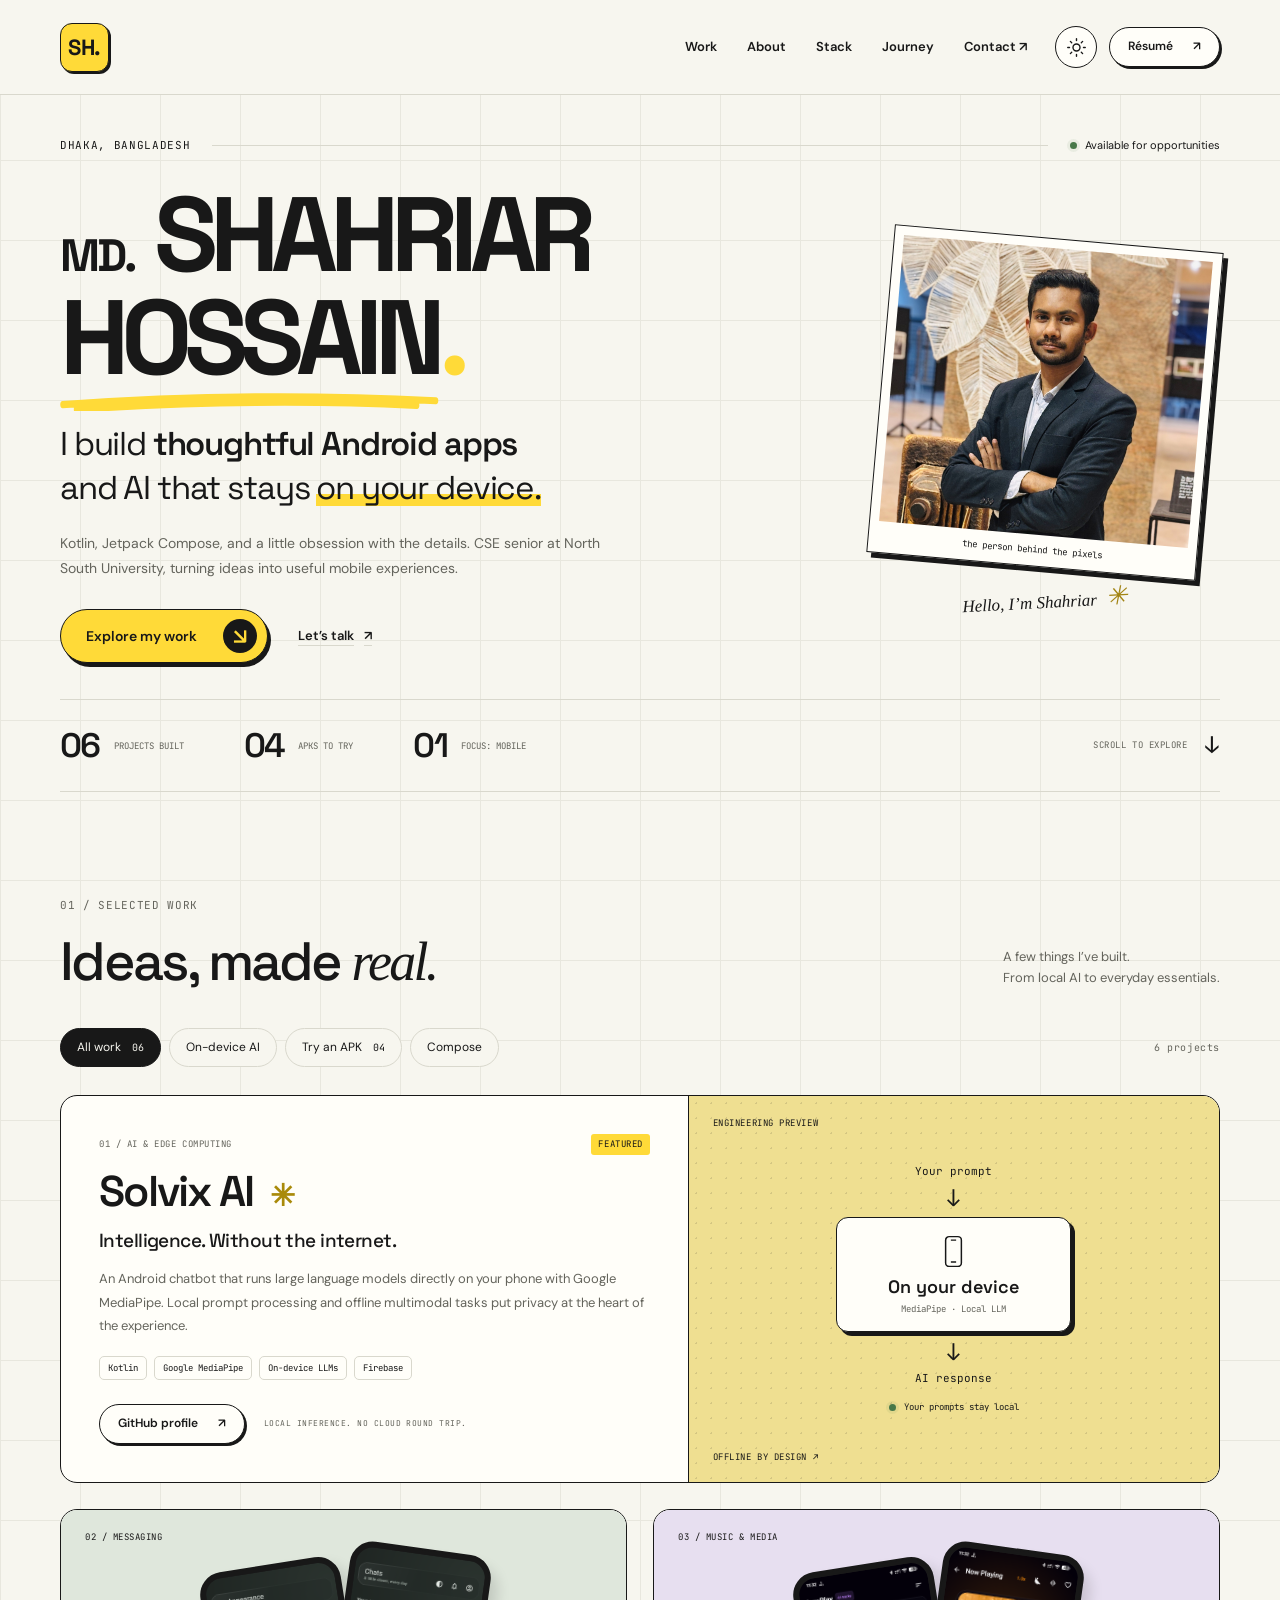
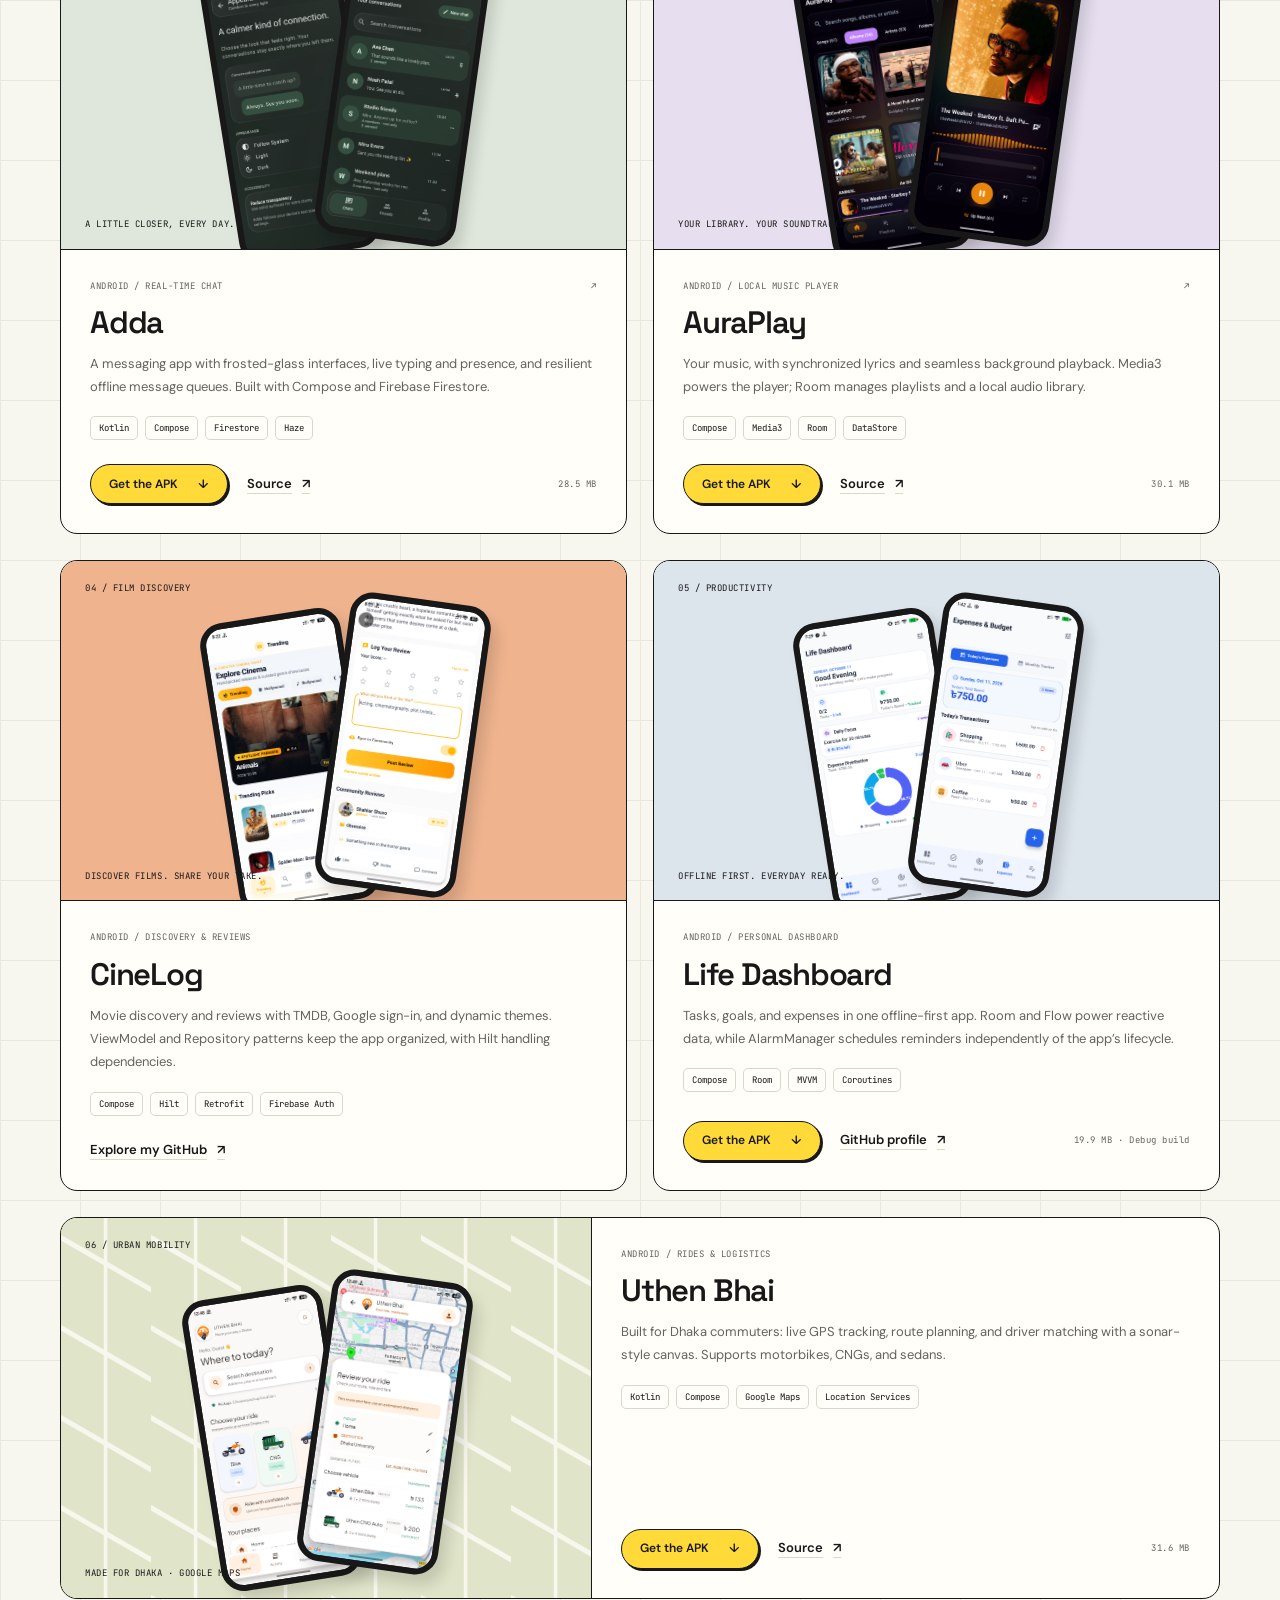
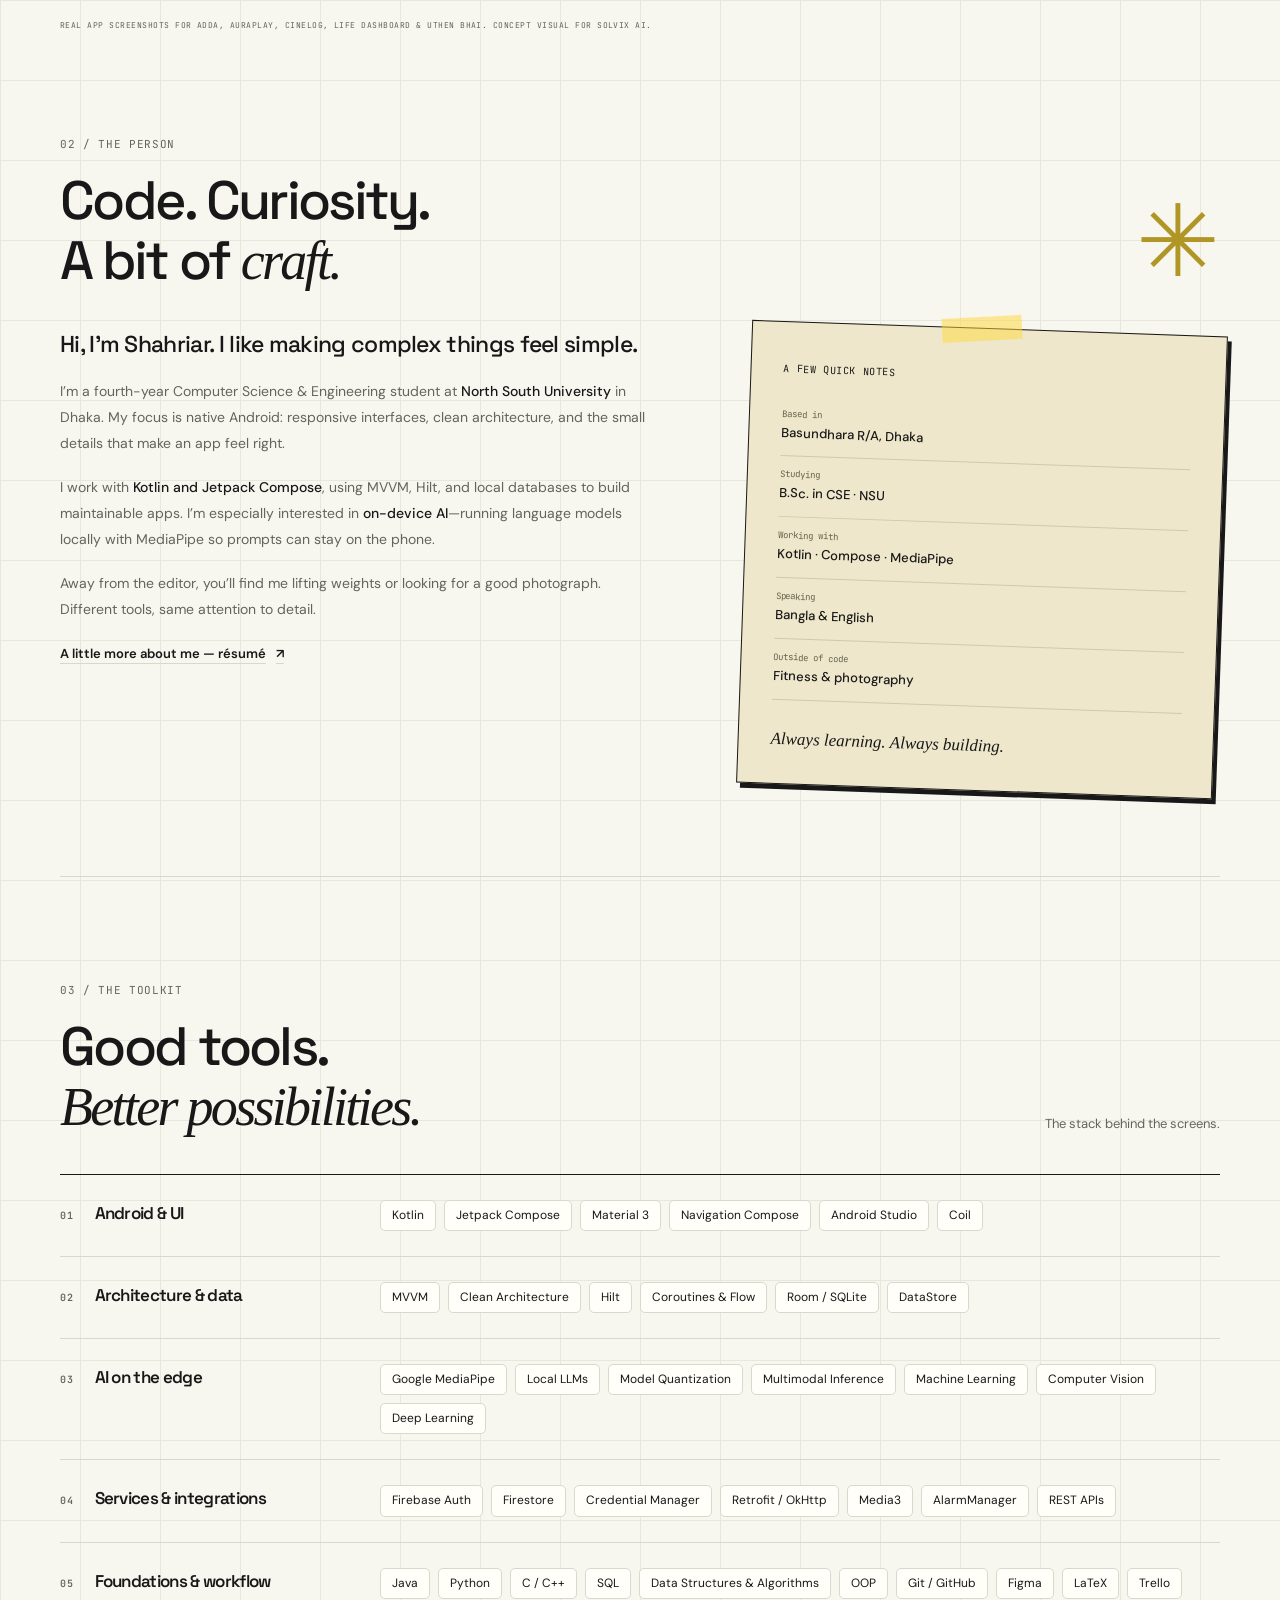
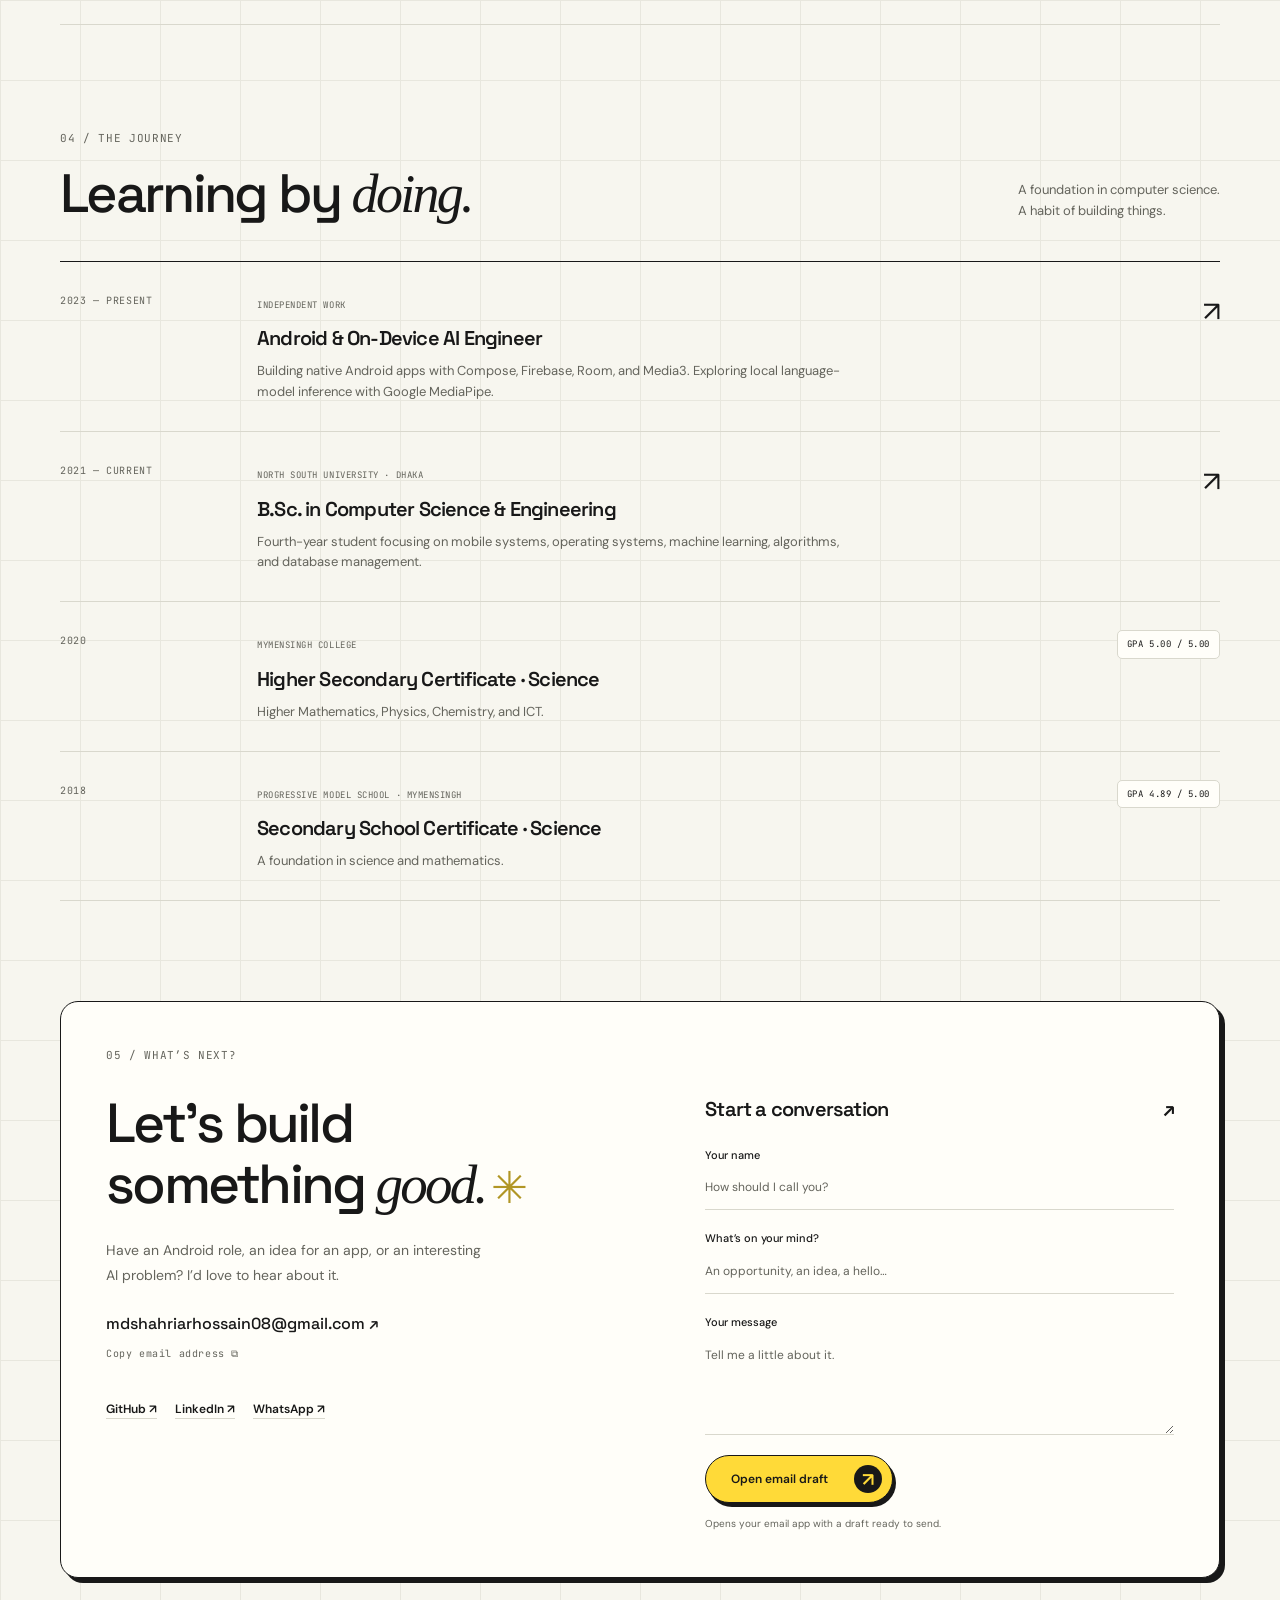
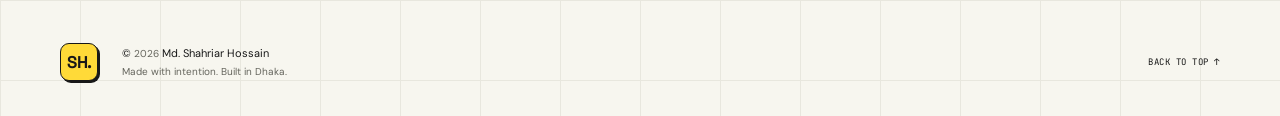
==== index.html @ 15fd2bfe "Add CineLog discovery and review screenshots" ====
<!doctype html>
<html lang="en">
<head>
  <meta charset="UTF-8" />
  <meta name="viewport" content="width=device-width, initial-scale=1" />
  <meta name="theme-color" content="#f7f6ef" />
  <title>Md. Shahriar Hossain — Android & On-Device AI Engineer</title>
  <meta name="description" content="Shahriar Hossain is an Android and on-device AI engineer based in Dhaka. Explore Kotlin and Jetpack Compose projects, download apps, and get in touch." />
  <meta name="author" content="Md. Shahriar Hossain" />
  <meta property="og:type" content="website" />
  <meta property="og:title" content="Md. Shahriar Hossain — Android & On-Device AI Engineer" />
  <meta property="og:description" content="Thoughtful Android apps. AI that runs on your device. Built in Dhaka with Kotlin and Jetpack Compose." />
  <meta property="og:image" content="./profile.jpeg" />
  <link rel="icon" type="image/svg+xml" href="data:image/svg+xml,%3Csvg xmlns='http://www.w3.org/2000/svg' viewBox='0 0 64 64'%3E%3Crect x='2' y='2' width='60' height='60' rx='14' fill='%23ffda38' stroke='%23181818' stroke-width='3'/%3E%3Ctext x='32' y='42' font-family='Arial' font-size='28' font-weight='700' text-anchor='middle'%3ESH%3C/text%3E%3C/svg%3E" />
  <script>try { document.documentElement.dataset.theme = localStorage.getItem('shahriar_portfolio_theme') === 'dark' ? 'dark' : 'light'; } catch { document.documentElement.dataset.theme = 'light'; }</script>
  <link rel="preconnect" href="https://fonts.googleapis.com" />
  <link rel="preconnect" href="https://fonts.gstatic.com" crossorigin />
  <link href="https://fonts.googleapis.com/css2?family=DM+Sans:wght@400;500;600;700&family=Space+Grotesk:wght@400;500;600;700&family=JetBrains+Mono:wght@400;500&display=swap" rel="stylesheet" />
  <link rel="stylesheet" href="./styles.css?v=fca8f0eeb3e2" />
  <script src="./script.js?v=558fb0f7904f" defer></script>
</head>
<body>
  <a class="skip-link" href="#main">Skip to content</a>
  <header class="site-header">
    <nav class="nav shell" aria-label="Main navigation">
      <a class="brand" href="#hero" aria-label="Shahriar Hossain, home">SH<span class="brand-dot">.</span></a>
      <div class="nav-links" id="navLinks">
        <a href="#work">Work</a><a href="#about">About</a><a href="#skills">Stack</a><a href="#education">Journey</a><a href="#contact">Contact <span aria-hidden="true">↗</span></a>
      </div>
      <div class="nav-actions">
        <button class="icon-button theme-toggle" id="themeToggle" type="button" aria-label="Switch to dark theme" aria-pressed="false"><svg class="sun" viewBox="0 0 24 24" aria-hidden="true"><circle cx="12" cy="12" r="4"/><path d="M12 2v2m0 16v2M2 12h2m16 0h2M5 5l1.5 1.5m11 11L19 19M5 19l1.5-1.5m11-11L19 5"/></svg><svg class="moon" viewBox="0 0 24 24" aria-hidden="true"><path d="M20.6 14a9 9 0 0 1-10.5-10.6A9 9 0 1 0 20.6 14Z"/></svg></button>
        <a class="button button-small resume-link" href="./Resume.pdf" target="_blank" rel="noopener noreferrer">Résumé <span aria-hidden="true">↗</span></a>
        <button class="icon-button menu-toggle" id="menuToggle" type="button" aria-expanded="false" aria-controls="navLinks" aria-label="Open navigation"><span></span><span></span></button>
      </div>
    </nav>
  </header>
  <main id="main" class="shell">
    <section class="hero" id="hero" aria-labelledby="heroTitle">
      <div class="hero-eyebrow"><span class="mono">DHAKA, BANGLADESH</span><span class="eyebrow-line"></span><span class="availability"><i aria-hidden="true"></i> Available for opportunities</span></div>
      <div class="hero-heading-wrap">
        <h1 id="heroTitle"><span class="name-prefix">MD.</span> SHAHRIAR<br/><span class="surname">HOSSAIN<svg viewBox="0 0 700 24" preserveAspectRatio="none" aria-hidden="true"><path d="M5 16Q340 -1 695 11M30 22Q360 7 660 17"/></svg></span><span class="name-period">.</span></h1>
        <span class="hero-sticker" aria-hidden="true">built with<br/><strong>curiosity.</strong><svg viewBox="0 0 60 60"><path d="M8 5c1 24 15 39 40 38m-12-9 13 9-11 11"/></svg></span>
      </div>
      <div class="hero-bottom">
        <div class="hero-intro">
          <p class="hero-lead">I build <strong>thoughtful Android apps</strong><br class="desktop-break"/> and AI that stays <span class="highlight">on your device.</span></p>
          <p class="hero-description">Kotlin, Jetpack Compose, and a little obsession with the details. CSE senior at North South University, turning ideas into useful mobile experiences.</p>
          <div class="hero-actions"><a class="button button-primary" href="#work">Explore my work <span class="button-circle" aria-hidden="true">↘</span></a><a class="text-link" href="mailto:mdshahriarhossain08@gmail.com">Let’s talk <span aria-hidden="true">↗</span></a></div>
        </div>
        <div class="hero-portrait"><div class="portrait-frame"><img src="./profile.jpeg" width="2071" height="2071" alt="Shahriar Hossain" fetchpriority="high"/><span class="portrait-caption">the person behind the pixels</span></div><span class="portrait-note">Hello, I’m Shahriar <span aria-hidden="true">✳</span></span></div>
      </div>
      <div class="hero-footer"><div class="hero-stats"><div><strong>06</strong><span>PROJECTS BUILT</span></div><div><strong>04</strong><span>APKS TO TRY</span></div><div><strong>01</strong><span>FOCUS: MOBILE</span></div></div><a class="scroll-hint mono" href="#work">SCROLL TO EXPLORE <span aria-hidden="true">↓</span></a></div>
    </section>

    <section class="section work-section" id="work" aria-labelledby="workTitle">
      <div class="section-heading"><div><span class="section-index mono">01 / SELECTED WORK</span><h2 id="workTitle">Ideas, made <span class="serif-word">real.</span></h2></div><p>A few things I’ve built.<br/>From local AI to everyday essentials.</p></div>
      <div class="filter-row"><div class="project-filters" role="group" aria-label="Filter projects"><button class="filter active" data-filter="all" aria-pressed="true">All work <span>06</span></button><button class="filter" data-filter="ai" aria-pressed="false">On-device AI</button><button class="filter" data-filter="apk" aria-pressed="false">Try an APK <span>04</span></button><button class="filter" data-filter="compose" aria-pressed="false">Compose</button></div><span id="projectCount" class="mono project-count" role="status" aria-live="polite">6 projects</span></div>
      <div class="project-grid">
        <article class="project-card featured-project" data-category="ai compose">
          <div class="project-copy"><div class="project-kicker mono"><span>01 / AI & EDGE COMPUTING</span><span class="tag-accent">FEATURED</span></div><h3>Solvix AI<span aria-hidden="true">✳</span></h3><p class="project-subtitle">Intelligence. Without the internet.</p><p class="project-description">An Android chatbot that runs large language models directly on your phone with Google MediaPipe. Local prompt processing and offline multimodal tasks put privacy at the heart of the experience.</p><ul class="tech-tags" aria-label="Solvix AI technologies"><li>Kotlin</li><li>Google MediaPipe</li><li>On-device LLMs</li><li>Firebase</li></ul><div class="project-links"><a class="button button-small" href="https://github.com/Shahriar811" target="_blank" rel="noopener noreferrer">GitHub profile <span aria-hidden="true">↗</span></a><span class="mono small-note">LOCAL INFERENCE. NO CLOUD ROUND TRIP.</span></div></div>
          <div class="project-stage solvix-stage"><span class="stage-label mono">ENGINEERING PREVIEW</span><div class="inference-diagram"><div class="diagram-node">Your prompt <span aria-hidden="true">↓</span></div><div class="device-node"><svg viewBox="0 0 40 40" aria-hidden="true"><rect x="11" y="3" width="18" height="34" rx="4"/><path d="M17 7h6m-6 25h6"/></svg><strong>On your device</strong><span>MediaPipe · Local LLM</span></div><div class="diagram-node"><span aria-hidden="true">↓</span> AI response</div><span class="privacy-note"><i aria-hidden="true"></i> Your prompts stay local</span></div><span class="stage-footnote mono">OFFLINE BY DESIGN ↗</span></div>
        </article>
        <article class="project-card" data-category="apk compose">
          <div class="project-stage adda-stage"><span class="stage-label mono">02 / MESSAGING</span><div class="phone-pair"><button class="screenshot-button phone phone-back" data-preview="./images/projects/adda_appearance.png" data-caption="Adda — appearance settings" aria-label="Enlarge Adda appearance screenshot"><img src="./images/projects/adda_appearance.png" width="1080" height="2340" alt="Adda appearance settings" loading="lazy"/></button><button class="screenshot-button phone phone-front" data-preview="./images/projects/adda_chat.png" data-caption="Adda — conversations" aria-label="Enlarge Adda chat screenshot"><img src="./images/projects/adda_chat.png" width="1080" height="2340" alt="Adda conversation list" loading="lazy"/></button></div><span class="stage-footnote mono">A LITTLE CLOSER, EVERY DAY.</span></div>
          <div class="project-copy"><div class="project-kicker mono"><span>ANDROID / REAL-TIME CHAT</span><span>↗</span></div><h3>Adda</h3><p class="project-description">A messaging app with frosted-glass interfaces, live typing and presence, and resilient offline message queues. Built with Compose and Firebase Firestore.</p><ul class="tech-tags" aria-label="Adda technologies"><li>Kotlin</li><li>Compose</li><li>Firestore</li><li>Haze</li></ul><div class="project-links"><a class="button button-small button-primary" href="./apk/Adda.apk" download>Get the APK <span aria-hidden="true">↓</span></a><a class="text-link" href="https://github.com/Shahriar811/Adda" target="_blank" rel="noopener noreferrer">Source <span aria-hidden="true">↗</span></a><span class="download-size mono">28.5 MB</span></div></div>
        </article>
        <article class="project-card" data-category="apk compose">
          <div class="project-stage aura-stage"><span class="stage-label mono">03 / MUSIC & MEDIA</span><div class="phone-pair"><button class="screenshot-button phone phone-back" data-preview="./images/projects/home_screen.png" data-caption="AuraPlay — music library" aria-label="Enlarge AuraPlay library screenshot"><img src="./images/projects/home_screen.png" width="1080" height="2340" alt="AuraPlay music library" loading="lazy"/></button><button class="screenshot-button phone phone-front" data-preview="./images/projects/now_playing.png" data-caption="AuraPlay — now playing" aria-label="Enlarge AuraPlay player screenshot"><img src="./images/projects/now_playing.png" width="1080" height="2340" alt="AuraPlay now playing screen" loading="lazy"/></button></div><span class="stage-footnote mono">YOUR LIBRARY. YOUR SOUNDTRACK.</span></div>
          <div class="project-copy"><div class="project-kicker mono"><span>ANDROID / LOCAL MUSIC PLAYER</span><span>↗</span></div><h3>AuraPlay</h3><p class="project-description">Your music, with synchronized lyrics and seamless background playback. Media3 powers the player; Room manages playlists and a local audio library.</p><ul class="tech-tags" aria-label="AuraPlay technologies"><li>Compose</li><li>Media3</li><li>Room</li><li>DataStore</li></ul><div class="project-links"><a class="button button-small button-primary" href="./apk/AuraPlay.apk" download>Get the APK <span aria-hidden="true">↓</span></a><a class="text-link" href="https://github.com/Shahriar811/AuraPlay" target="_blank" rel="noopener noreferrer">Source <span aria-hidden="true">↗</span></a><span class="download-size mono">30.1 MB</span></div></div>
        </article>
        <article class="project-card" data-category="compose">
          <div class="project-stage cinelog-stage"><span class="stage-label mono">04 / FILM DISCOVERY</span><div class="phone-pair"><button class="screenshot-button phone phone-back" data-preview="./images/projects/cinelog_trending.png" data-caption="CineLog — trending films and cinema discovery" aria-label="Enlarge CineLog trending screenshot"><img src="./images/projects/cinelog_trending.png" width="1080" height="2340" alt="CineLog trending screen with featured films and curated movie picks" loading="lazy"/></button><button class="screenshot-button phone phone-front" data-preview="./images/projects/cinelog_reviews.png" data-caption="CineLog — film ratings and community reviews" aria-label="Enlarge CineLog reviews screenshot"><img src="./images/projects/cinelog_reviews.png" width="1080" height="2340" alt="CineLog review screen with star ratings, a review form, and community reviews" loading="lazy"/></button></div><span class="stage-footnote mono">DISCOVER FILMS. SHARE YOUR TAKE.</span></div>
          <div class="project-copy"><div class="project-kicker mono">ANDROID / DISCOVERY & REVIEWS</div><h3>CineLog</h3><p class="project-description">Movie discovery and reviews with TMDB, Google sign-in, and dynamic themes. ViewModel and Repository patterns keep the app organized, with Hilt handling dependencies.</p><ul class="tech-tags" aria-label="CineLog technologies"><li>Compose</li><li>Hilt</li><li>Retrofit</li><li>Firebase Auth</li></ul><a class="text-link" href="https://github.com/Shahriar811" target="_blank" rel="noopener noreferrer">Explore my GitHub <span aria-hidden="true">↗</span></a></div>
        </article>
        <article class="project-card" data-category="apk compose">
          <div class="project-stage life-stage"><span class="stage-label mono">05 / PRODUCTIVITY</span><div class="phone-pair"><button class="screenshot-button phone phone-back" data-preview="./images/projects/life_dashboard_home.png?v=0efa6e105475" data-caption="Life Dashboard — tasks, daily focus, and expense distribution" aria-label="Enlarge Life Dashboard home screenshot"><img src="./images/projects/life_dashboard_home.png?v=0efa6e105475" width="1080" height="2340" alt="Life Dashboard home screen with tasks, daily spending, daily focus, and an expense distribution chart" loading="lazy"/></button><button class="screenshot-button phone phone-front" data-preview="./images/projects/life_dashboard_expenses.png" data-caption="Life Dashboard — expenses and budget" aria-label="Enlarge Life Dashboard expenses screenshot"><img src="./images/projects/life_dashboard_expenses.png" width="1080" height="2340" alt="Life Dashboard expenses screen with daily totals and categorized transactions" loading="lazy"/></button></div><span class="stage-footnote mono">OFFLINE FIRST. EVERYDAY READY.</span></div>
          <div class="project-copy"><div class="project-kicker mono">ANDROID / PERSONAL DASHBOARD</div><h3>Life Dashboard</h3><p class="project-description">Tasks, goals, and expenses in one offline-first app. Room and Flow power reactive data, while AlarmManager schedules reminders independently of the app’s lifecycle.</p><ul class="tech-tags" aria-label="Life Dashboard technologies"><li>Compose</li><li>Room</li><li>MVVM</li><li>Coroutines</li></ul><div class="project-links"><a class="button button-small button-primary" href="./apk/LifeDashboard-debug.apk" download="LifeDashboard-debug.apk" title="Download Life Dashboard debug APK (19.9 MB)">Get the APK <span aria-hidden="true">↓</span></a><a class="text-link" href="https://github.com/Shahriar811" target="_blank" rel="noopener noreferrer">GitHub profile <span aria-hidden="true">↗</span></a><span class="download-size mono">19.9 MB · Debug build</span></div></div>
        </article>
        <article class="project-card mobility-project" data-category="apk compose">
          <div class="project-stage mobility-stage"><span class="stage-label mono">06 / URBAN MOBILITY</span><div class="phone-pair"><button class="screenshot-button phone phone-back" data-preview="./images/projects/uthen_bhai_home.png" data-caption="Uthen Bhai — home and ride selection" aria-label="Enlarge Uthen Bhai home screenshot"><img src="./images/projects/uthen_bhai_home.png" width="1080" height="2340" alt="Uthen Bhai home screen with Bike, CNG, and Car ride options" loading="lazy"/></button><button class="screenshot-button phone phone-front" data-preview="./images/projects/uthen_bhai_ride.png" data-caption="Uthen Bhai — route and fare review" aria-label="Enlarge Uthen Bhai ride screenshot"><img src="./images/projects/uthen_bhai_ride.png" width="1080" height="2340" alt="Uthen Bhai ride review with Google Maps, route details, and estimated fares" loading="lazy"/></button></div><span class="stage-footnote mono">MADE FOR DHAKA · GOOGLE MAPS</span></div>
          <div class="project-copy"><div class="project-kicker mono">ANDROID / RIDES & LOGISTICS</div><h3>Uthen Bhai</h3><p class="project-description">Built for Dhaka commuters: live GPS tracking, route planning, and driver matching with a sonar-style canvas. Supports motorbikes, CNGs, and sedans.</p><ul class="tech-tags" aria-label="Uthen Bhai technologies"><li>Kotlin</li><li>Compose</li><li>Google Maps</li><li>Location Services</li></ul><div class="project-links"><a class="button button-small button-primary" href="./apk/UthenBhai.apk" download>Get the APK <span aria-hidden="true">↓</span></a><a class="text-link" href="https://github.com/Shahriar811/UthenBhai" target="_blank" rel="noopener noreferrer">Source <span aria-hidden="true">↗</span></a><span class="download-size mono">31.6 MB</span></div></div>
        </article>
      </div>
      <p class="work-note mono">REAL APP SCREENSHOTS FOR ADDA, AURAPLAY, CINELOG, LIFE DASHBOARD & UTHEN BHAI. CONCEPT VISUAL FOR SOLVIX AI.</p>
    </section>

    <section class="section about-section" id="about" aria-labelledby="aboutTitle">
      <div class="section-heading"><div><span class="section-index mono">02 / THE PERSON</span><h2 id="aboutTitle">Code. Curiosity.<br/>A bit of <span class="serif-word">craft.</span></h2></div><span class="asterisk" aria-hidden="true">✳</span></div>
      <div class="about-layout"><div class="about-copy"><p class="about-lead">Hi, I’m Shahriar. I like making complex things feel simple.</p><p>I’m a fourth-year Computer Science & Engineering student at <strong>North South University</strong> in Dhaka. My focus is native Android: responsive interfaces, clean architecture, and the small details that make an app feel right.</p><p>I work with <strong>Kotlin and Jetpack Compose</strong>, using MVVM, Hilt, and local databases to build maintainable apps. I’m especially interested in <strong>on-device AI</strong>—running language models locally with MediaPipe so prompts can stay on the phone.</p><p>Away from the editor, you’ll find me lifting weights or looking for a good photograph. Different tools, same attention to detail.</p><a class="text-link" href="./Resume.pdf" target="_blank" rel="noopener noreferrer">A little more about me — résumé <span aria-hidden="true">↗</span></a></div><aside class="about-note"><span class="mono">A FEW QUICK NOTES</span><dl><div><dt>Based in</dt><dd>Basundhara R/A, Dhaka</dd></div><div><dt>Studying</dt><dd>B.Sc. in CSE · NSU</dd></div><div><dt>Working with</dt><dd>Kotlin · Compose · MediaPipe</dd></div><div><dt>Speaking</dt><dd>Bangla & English</dd></div><div><dt>Outside of code</dt><dd>Fitness & photography</dd></div></dl><span class="note-signature">Always learning. Always building.</span></aside></div>
    </section>

    <section class="section" id="skills" aria-labelledby="skillsTitle"><div class="section-heading"><div><span class="section-index mono">03 / THE TOOLKIT</span><h2 id="skillsTitle">Good tools.<br/><span class="serif-word">Better possibilities.</span></h2></div><p>The stack behind the screens.</p></div><div class="skill-list">
      <div class="skill-row"><h3><span class="mono">01</span> Android & UI</h3><div><span>Kotlin</span><span>Jetpack Compose</span><span>Material 3</span><span>Navigation Compose</span><span>Android Studio</span><span>Coil</span></div></div>
      <div class="skill-row"><h3><span class="mono">02</span> Architecture & data</h3><div><span>MVVM</span><span>Clean Architecture</span><span>Hilt</span><span>Coroutines & Flow</span><span>Room / SQLite</span><span>DataStore</span></div></div>
      <div class="skill-row"><h3><span class="mono">03</span> AI on the edge</h3><div><span>Google MediaPipe</span><span>Local LLMs</span><span>Model Quantization</span><span>Multimodal Inference</span><span>Machine Learning</span><span>Computer Vision</span><span>Deep Learning</span></div></div>
      <div class="skill-row"><h3><span class="mono">04</span> Services & integrations</h3><div><span>Firebase Auth</span><span>Firestore</span><span>Credential Manager</span><span>Retrofit / OkHttp</span><span>Media3</span><span>AlarmManager</span><span>REST APIs</span></div></div>
      <div class="skill-row"><h3><span class="mono">05</span> Foundations & workflow</h3><div><span>Java</span><span>Python</span><span>C / C++</span><span>SQL</span><span>Data Structures & Algorithms</span><span>OOP</span><span>Git / GitHub</span><span>Figma</span><span>LaTeX</span><span>Trello</span></div></div>
    </div></section>

    <section class="section" id="education" aria-labelledby="educationTitle"><div class="section-heading"><div><span class="section-index mono">04 / THE JOURNEY</span><h2 id="educationTitle">Learning by <span class="serif-word">doing.</span></h2></div><p>A foundation in computer science.<br/>A habit of building things.</p></div><div class="journey-list">
      <article class="journey-item"><span class="journey-date mono">2023 — PRESENT</span><div><span class="journey-type mono">INDEPENDENT WORK</span><h3>Android & On-Device AI Engineer</h3><p>Building native Android apps with Compose, Firebase, Room, and Media3. Exploring local language-model inference with Google MediaPipe.</p></div><span class="journey-symbol" aria-hidden="true">↗</span></article>
      <article class="journey-item"><span class="journey-date mono">2021 — CURRENT</span><div><span class="journey-type mono">NORTH SOUTH UNIVERSITY · DHAKA</span><h3>B.Sc. in Computer Science & Engineering</h3><p>Fourth-year student focusing on mobile systems, operating systems, machine learning, algorithms, and database management.</p></div><span class="journey-symbol" aria-hidden="true">↗</span></article>
      <article class="journey-item"><span class="journey-date mono">2020</span><div><span class="journey-type mono">MYMENSINGH COLLEGE</span><h3>Higher Secondary Certificate · Science</h3><p>Higher Mathematics, Physics, Chemistry, and ICT.</p></div><span class="grade mono">GPA 5.00 / 5.00</span></article>
      <article class="journey-item"><span class="journey-date mono">2018</span><div><span class="journey-type mono">PROGRESSIVE MODEL SCHOOL · MYMENSINGH</span><h3>Secondary School Certificate · Science</h3><p>A foundation in science and mathematics.</p></div><span class="grade mono">GPA 4.89 / 5.00</span></article>
    </div></section>

    <section class="section contact-section" id="contact" aria-labelledby="contactTitle"><span class="section-index mono">05 / WHAT’S NEXT?</span><div class="contact-layout"><div><h2 id="contactTitle">Let’s build<br/>something <span class="serif-word">good.</span><span class="contact-star" aria-hidden="true">✳</span></h2><p class="contact-intro">Have an Android role, an idea for an app, or an interesting AI problem? I’d love to hear about it.</p><a class="contact-email" href="mailto:mdshahriarhossain08@gmail.com">mdshahriarhossain08@gmail.com <span aria-hidden="true">↗</span></a><button class="copy-button mono" id="copyEmailBtn" type="button">Copy email address <span aria-hidden="true">⧉</span></button><div class="contact-socials"><a class="text-link" href="https://github.com/Shahriar811" target="_blank" rel="noopener noreferrer">GitHub ↗</a><a class="text-link" href="https://www.linkedin.com/in/md-shahriar-hossain-08433b290/" target="_blank" rel="noopener noreferrer">LinkedIn ↗</a><a class="text-link" href="https://wa.me/8801620811108" target="_blank" rel="noopener noreferrer" aria-label="Message Shahriar on WhatsApp">WhatsApp ↗</a></div></div><form id="contactForm" class="contact-form"><h3>Start a conversation <span aria-hidden="true">↗</span></h3><label for="formName">Your name</label><input id="formName" name="name" autocomplete="name" placeholder="How should I call you?" maxlength="120" required/><label for="formSubject">What’s on your mind?</label><input id="formSubject" name="subject" placeholder="An opportunity, an idea, a hello…" maxlength="200" required/><label for="formMessage">Your message</label><textarea id="formMessage" name="message" rows="4" placeholder="Tell me a little about it." maxlength="4000" required></textarea><button class="button button-primary" type="submit">Open email draft <span class="button-circle" aria-hidden="true">↗</span></button><p class="form-note">Opens your email app with a draft ready to send.</p></form></div></section>
  </main>
  <footer class="site-footer shell"><a class="brand" href="#hero" aria-label="Back to top">SH<span class="brand-dot">.</span></a><p>© <span id="year">2026</span> Md. Shahriar Hossain<br/><span>Made with intention. Built in Dhaka.</span></p><a class="back-top mono" href="#hero">BACK TO TOP ↑</a></footer>
  <div class="toast" id="toast" role="status" aria-live="polite"></div>
  <dialog class="image-dialog" id="imageDialog" aria-labelledby="previewCaption"><div class="dialog-top"><p id="previewCaption"></p><button class="icon-button" id="closePreview" aria-label="Close screenshot preview">×</button></div><img id="previewImage" alt=""/></dialog>
</body>
</html>
---- styles.css ----
:root {
  color-scheme: light;
  --paper: #f7f6ef; --ink: #181818; --muted: #64645c; --surface: #fffef9;
  --line: #d9d8cd; --grid: #e8e7de; --yellow: #ffda38; --shadow: #181818;
  --display: 'Space Grotesk', Arial, sans-serif; --body: 'DM Sans', Arial, sans-serif;
  --mono: 'JetBrains Mono', monospace;
}
:root[data-theme="dark"] { color-scheme: dark; --paper: #181a18; --ink: #f4f3eb; --muted: #b1b2a8; --surface: #22251f; --line: #41453b; --grid: #292d27; --shadow: #060806; }
*, *::before, *::after { box-sizing: border-box; }
html { scroll-behavior: smooth; scroll-padding-top: 100px; }
body { margin: 0; color: var(--ink); font-family: var(--body); background-color: var(--paper); background-image: linear-gradient(var(--grid) 1px, transparent 1px), linear-gradient(90deg, var(--grid) 1px, transparent 1px); background-size: 80px 80px; line-height: 1.6; -webkit-font-smoothing: antialiased; }
body:has(dialog[open]) { overflow: hidden; }
::selection { background: var(--yellow); color: #181818; }
button, input, textarea { font: inherit; }
button, a { -webkit-tap-highlight-color: transparent; }
button { cursor: pointer; color: inherit; }
a { color: inherit; text-decoration: none; }
img { display: block; max-width: 100%; }
h1, h2, h3, p { margin: 0; }
button:focus-visible, a:focus-visible, input:focus-visible, textarea:focus-visible { outline: 3px solid var(--ink); outline-offset: 5px; }
[hidden] { display: none !important; }
.shell { width: min(1160px, calc(100% - 96px)); margin-inline: auto; }
.mono { font-family: var(--mono); font-size: 11px; letter-spacing: .06em; }
.skip-link { position: fixed; top: -100px; left: 20px; padding: 12px 20px; background: var(--yellow); color: #181818; z-index: 1000; }
.skip-link:focus { top: 10px; }
.site-header { position: sticky; top: 0; z-index: 50; background: var(--paper); border-bottom: 1px solid var(--line); }
.nav { min-height: 94px; display: flex; align-items: center; justify-content: space-between; gap: 28px; }
.brand { display: flex; align-items: center; justify-content: center; width: 49px; height: 49px; flex-shrink: 0; background: var(--yellow); color: #181818; border: 1.5px solid #181818; border-radius: 12px; font: 700 22px var(--display); box-shadow: 2px 2px 0 #181818; }
.brand-dot { margin-left: -1px; }
.nav-links { display: flex; gap: 30px; margin-left: auto; }
.nav-links a { font-size: 13px; font-weight: 600; position: relative; }
.nav-links a::after { content: ''; position: absolute; bottom: -6px; left: 0; width: 100%; height: 3px; background: var(--yellow); transform: scaleX(0); transform-origin: left; transition: transform .2s; }
.nav-links a:hover::after, .nav-links a[aria-current]::after { transform: scaleX(1); }
.nav-actions { display: flex; align-items: center; gap: 12px; }
.icon-button { display: grid; place-items: center; border: 1.5px solid var(--ink); background: var(--surface); border-radius: 50%; width: 42px; height: 42px; }
.icon-button:hover { background: var(--yellow); color: #181818; border-color: #181818; }
.icon-button svg { width: 21px; height: 21px; fill: none; stroke: currentColor; stroke-width: 1.6; stroke-linecap: round; stroke-linejoin: round; }
.moon { display: none; }
[data-theme="dark"] .moon { display: block; }
[data-theme="dark"] .sun { display: none; }
.menu-toggle { display: none; }
.button { display: inline-flex; align-items: center; justify-content: space-between; gap: 26px; min-height: 54px; padding: 9px 10px 9px 25px; border: 1.5px solid var(--ink); border-radius: 99px; background: var(--surface); font-size: 14px; font-weight: 600; box-shadow: 3px 4px 0 var(--shadow); transition: transform .2s, box-shadow .2s; }
.button:hover { transform: translate(-1px, -2px); box-shadow: 4px 6px 0 var(--shadow); }
.button:active { transform: translate(2px, 2px); box-shadow: 1px 1px 0 var(--shadow); }
.button-small { min-height: 40px; padding: 8px 18px; font-size: 12px; gap: 20px; box-shadow: 2px 2px 0 var(--shadow); }
.button-primary { background: var(--yellow); color: #181818; border-color: #181818; }
.button-circle { display: grid; place-items: center; width: 34px; height: 34px; border-radius: 50%; background: #181818; color: var(--yellow); font-size: 22px; }
.text-link { display: inline-flex; align-items: center; gap: 10px; font-size: 13px; font-weight: 600; text-decoration: underline; text-decoration-color: var(--line); text-underline-offset: 5px; }
.text-link:hover { text-decoration-color: var(--ink); }
.hero { padding-top: 42px; }
.hero-eyebrow { display: flex; align-items: center; gap: 22px; }
.eyebrow-line { height: 1px; flex: 1; background: var(--line); }
.availability { display: inline-flex; align-items: center; gap: 8px; font-size: 11px; }
.availability i, .privacy-note i { width: 7px; height: 7px; border-radius: 50%; background: #477848; box-shadow: 0 0 0 3px #47784815; }
.hero-heading-wrap { position: relative; margin-top: 28px; }
h1 { font-family: var(--display); font-size: clamp(68px, 9.55vw, 126px); font-weight: 700; letter-spacing: -.075em; line-height: .98; }
.name-prefix { font-size: .43em; letter-spacing: -.06em; }
.surname { position: relative; z-index: 0; }
.surname svg { position: absolute; z-index: -1; left: 0; bottom: -.06em; width: 100%; height: .18em; fill: none; stroke: var(--yellow); stroke-width: 9; stroke-linecap: round; }
.name-period { color: var(--yellow); }
.hero-sticker { position: absolute; top: 90px; right: 22px; font-size: 15px; line-height: 1.5; transform: rotate(8deg); }
.hero-sticker strong { font-family: Georgia, serif; font-style: italic; font-size: 24px; font-weight: 400; }
.hero-sticker svg { position: absolute; top: 60px; left: 32px; width: 55px; fill: none; stroke: var(--ink); stroke-width: 1.5; stroke-linecap: round; }
.hero-bottom { display: grid; grid-template-columns: 1fr 350px; gap: 70px; align-items: center; padding: 46px 0 34px; }
.hero-lead { font: 400 clamp(23px, 2.7vw, 33px)/1.35 var(--display); letter-spacing: -.035em; }
.hero-lead strong { font-weight: 600; }
.highlight { background: linear-gradient(transparent 65%, var(--yellow) 65%, var(--yellow) 94%, transparent 94%); }
[data-theme="dark"] .highlight { background: linear-gradient(transparent 65%, #847021 65%, #847021 94%, transparent 94%); }
.hero-description { max-width: 545px; margin-top: 20px; font-size: 14px; color: var(--muted); line-height: 1.8; }
.hero-actions { display: flex; align-items: center; gap: 30px; margin-top: 28px; }
.hero-portrait { width: 330px; justify-self: center; position: relative; }
.portrait-frame { padding: 9px 9px 0; background: var(--surface); border: 1.5px solid var(--ink); box-shadow: 5px 5px 0 var(--shadow); transform: rotate(5deg); }
.portrait-frame img { aspect-ratio: 1.08; width: 100%; height: auto; object-fit: cover; object-position: 50% 35%; }
.portrait-caption { display: block; padding: 9px 0 10px; text-align: center; font: 9px var(--mono); }
.portrait-note { display: block; margin-top: 17px; text-align: center; font: italic 17px Georgia, serif; transform: rotate(-3deg); }
.portrait-note span { color: #a28413; margin-left: 5px; font-size: 26px; }
.hero-footer { border-top: 1px solid var(--line); border-bottom: 1px solid var(--line); padding: 24px 0; display: flex; align-items: center; justify-content: space-between; gap: 20px; }
.hero-stats { display: flex; gap: 60px; }
.hero-stats div { display: flex; align-items: center; gap: 14px; }
.hero-stats strong { font: 600 34px var(--display); letter-spacing: -.05em; }
.hero-stats span { font: 9px var(--mono); color: var(--muted); max-width: 70px; }
.scroll-hint { display: flex; align-items: center; gap: 18px; color: var(--muted); font-size: 9px; }
.scroll-hint span { font-size: 23px; color: var(--ink); }
.section { padding-top: 105px; }
.section-heading { display: flex; align-items: flex-end; justify-content: space-between; gap: 30px; margin-bottom: 36px; }
.section-index { display: block; color: var(--muted); margin-bottom: 17px; }
h2 { font: 500 clamp(36px, 4.4vw, 54px)/1.12 var(--display); letter-spacing: -.05em; }
.serif-word { font-family: Georgia, 'Times New Roman', serif; font-style: italic; font-weight: 400; letter-spacing: -.05em; }
.section-heading > p { font-size: 13px; color: var(--muted); padding-bottom: 3px; }
.filter-row { display: flex; justify-content: space-between; align-items: center; gap: 20px; margin-bottom: 28px; }
.project-filters { display: flex; flex-wrap: wrap; gap: 8px; }
.filter { border: 1px solid var(--line); border-radius: 99px; background: var(--paper); padding: 9px 16px; font-size: 12px; }
.filter span { margin-left: 8px; font: 10px var(--mono); }
.filter.active { background: var(--ink); color: var(--paper); border-color: var(--ink); }
.filter:not(.active):hover { border-color: var(--ink); }
.project-count { white-space: nowrap; color: var(--muted); font-size: 10px; }
.project-grid { display: grid; grid-template-columns: repeat(2, minmax(0, 1fr)); gap: 26px; }
.project-card { min-width: 0; border: 1.5px solid var(--ink); border-radius: 17px; overflow: hidden; background: var(--surface); display: flex; flex-direction: column; transition: box-shadow .2s; }
.project-card:hover { box-shadow: 4px 5px 0 var(--shadow); }
.project-copy { padding: 29px; display: flex; flex-direction: column; flex: 1; align-items: flex-start; }
.project-kicker { display: flex; align-items: center; justify-content: space-between; width: 100%; font-size: 9px; color: var(--muted); }
.tag-accent { background: var(--yellow); color: #181818; padding: 3px 7px; border-radius: 3px; }
h3 { font-family: var(--display); letter-spacing: -.04em; font-weight: 600; }
.project-copy h3 { font-size: 31px; margin: 10px 0; line-height: 1.25; }
.project-copy h3 > span { color: #a98a0a; margin-left: 16px; font-size: 30px; }
.project-description { font-size: 13px; line-height: 1.8; color: var(--muted); }
.tech-tags { list-style: none; display: flex; flex-wrap: wrap; gap: 7px; margin: 18px 0 24px; padding: 0; }
.tech-tags li { font: 9px var(--mono); border: 1px solid var(--line); border-radius: 5px; padding: 5px 8px; }
.project-links { display: flex; align-items: center; flex-wrap: wrap; gap: 19px; margin-top: auto; width: 100%; }
.download-size { font-size: 9px; color: var(--muted); margin-left: auto; }
.project-copy > .text-link { margin-top: auto; }
.project-stage { height: 340px; position: relative; overflow: hidden; border-bottom: 1.5px solid var(--ink); color: #181818; display: flex; align-items: center; justify-content: center; }
.stage-label { position: absolute; top: 20px; left: 24px; font-size: 9px; z-index: 2; }
.stage-footnote { position: absolute; bottom: 17px; left: 24px; font-size: 9px; z-index: 2; }
.featured-project { grid-column: 1 / -1; display: grid; grid-template-columns: 1.18fr 1fr; }
.featured-project .project-copy { padding: 38px; }
.featured-project .project-copy h3 { font-size: 43px; }
.project-subtitle { font: 500 19px var(--display); margin-bottom: 14px; letter-spacing: -.03em; }
.featured-project .project-stage { height: 100%; min-height: 380px; border-bottom: 0; border-left: 1.5px solid var(--ink); }
.small-note { font-size: 8px; color: var(--muted); }
.solvix-stage { background: #efdf91; background-image: radial-gradient(#18181820 1px, transparent 1px); background-size: 15px 15px; }
.inference-diagram { width: 235px; display: flex; flex-direction: column; align-items: center; padding: 35px 0; }
.diagram-node { font: 11px var(--mono); text-align: center; }
.diagram-node > span { display: block; font: 24px var(--display); padding: 4px; }
.device-node { display: flex; align-items: center; flex-direction: column; width: 100%; padding: 16px 22px; background: #fffef9; border: 1.5px solid #181818; border-radius: 12px; box-shadow: 4px 4px 0 #181818; }
.device-node svg { width: 35px; height: 35px; stroke: #181818; fill: none; stroke-width: 1.7; margin-bottom: 6px; }
.device-node strong { font: 600 18px var(--display); }
.device-node > span { font: 9px var(--mono); margin-top: 5px; color: #64645c; }
.privacy-note { display: flex; align-items: center; gap: 8px; margin-top: 16px; font: 9px var(--mono); }
.adda-stage { background: #dfe7dc; }.aura-stage { background: #e7dff0; }
.phone-pair { position: relative; width: 280px; height: 310px; margin-top: 65px; }
.phone { position: absolute; width: 142px; padding: 4px; border: 2px solid #181818; border-radius: 23px; background: #181818; box-shadow: 8px 10px 14px #0002; transition: transform .25s; }
.phone img { width: 100%; height: auto; aspect-ratio: 1080 / 2340; object-fit: cover; border-radius: 17px; }
.phone-back { left: 15px; top: 6px; transform: rotate(-9deg); }.phone-front { right: 10px; top: -10px; transform: rotate(8deg); }
.phone-back:hover { transform: rotate(-9deg) translateY(-8px); }.phone-front:hover { transform: rotate(8deg) translateY(-8px); }
.cinelog-stage { background: #efb38e; }
.life-stage { background: #dce4ec; }
.mobility-project { grid-column: 1 / -1; display: grid; grid-template-columns: 1fr 1.18fr; }
.mobility-project .project-stage { height: 100%; min-height: 380px; border-bottom: 0; border-right: 1.5px solid var(--ink); }
.mobility-stage { background: #e0e5c9; background-image: linear-gradient(30deg, transparent 47%, #f8f7ee 48%, #f8f7ee 51%, transparent 52%), linear-gradient(90deg, transparent 47%, #f8f7ee 48%, #f8f7ee 51%, transparent 52%); background-size: 90px 90px; }
.work-note { font-size: 8px; margin-top: 20px; color: var(--muted); }
.about-section { border-bottom: 1px solid var(--line); padding-bottom: 85px; }.asterisk { font-size: 100px; line-height: 1; color: #b19625; }
.about-layout { display: grid; grid-template-columns: 1.25fr 1fr; gap: 90px; align-items: start; }
.about-copy p { font-size: 14px; line-height: 1.85; color: var(--muted); margin-bottom: 18px; }.about-copy strong { color: var(--ink); font-weight: 500; }
.about-copy .about-lead { color: var(--ink); font: 500 23px/1.45 var(--display); letter-spacing: -.03em; }
.about-note { background: #eee7cb; color: #181818; padding: 32px; border: 1.5px solid #181818; box-shadow: 4px 5px 0 var(--shadow); transform: rotate(2deg); position: relative; }
.about-note::before { content: ''; position: absolute; top: -12px; left: 40%; width: 80px; height: 24px; background: #ffda3880; transform: rotate(-5deg); }.about-note > .mono { font-size: 10px; }.about-note dl { margin: 16px 0 26px; }
.about-note dl > div { border-bottom: 1px solid #18181825; padding: 12px 0; }.about-note dt { font: 9px var(--mono); color: #66634e; margin-bottom: 3px; }.about-note dd { margin: 0; font-size: 13px; font-weight: 500; }.note-signature { font: italic 17px Georgia, serif; }
.skill-list { border-top: 1px solid var(--ink); }.skill-row { display: grid; grid-template-columns: 285px 1fr; gap: 35px; border-bottom: 1px solid var(--line); padding: 25px 0; align-items: start; }
.skill-row h3 { font-size: 17px; }.skill-row h3 .mono { margin-right: 18px; color: var(--muted); font-size: 10px; }.skill-row > div { display: flex; flex-wrap: wrap; gap: 8px; }.skill-row > div > span { padding: 5px 11px; font-size: 12px; border: 1px solid var(--line); background: var(--surface); border-radius: 5px; }
.journey-list { border-top: 1px solid var(--ink); }.journey-item { display: grid; grid-template-columns: 165px 1fr auto; gap: 32px; padding: 28px 0; border-bottom: 1px solid var(--line); }.journey-date { color: var(--muted); padding-top: 3px; font-size: 10px; }.journey-type { font-size: 9px; color: var(--muted); }.journey-item h3 { font-size: 20px; margin: 7px 0; }.journey-item p { font-size: 13px; color: var(--muted); max-width: 590px; }.journey-symbol { font-size: 28px; }.grade { background: var(--surface); padding: 6px 9px; border: 1px solid var(--line); border-radius: 5px; height: fit-content; font-size: 9px; }
.contact-section { margin-top: 100px; padding: 45px; border: 1.5px solid var(--ink); border-radius: 18px; background: var(--surface); box-shadow: 5px 5px 0 var(--shadow); }.contact-layout { display: grid; grid-template-columns: 1.15fr 1fr; gap: 60px; margin-top: 28px; }.contact-layout h2 { position: relative; font-size: clamp(38px, 4.5vw, 55px); }.contact-star { display: inline-block; font-size: 44px; color: #b19625; margin-left: 5px; }.contact-intro { font-size: 14px; line-height: 1.8; color: var(--muted); margin: 22px 0 25px; max-width: 375px; }.contact-email { font: 500 16px var(--display); display: block; overflow-wrap: anywhere; }
.copy-button { border: 0; padding: 0; margin-top: 12px; background: none; color: var(--muted); font-size: 10px; }.copy-button:hover { color: var(--ink); }.contact-socials { display: flex; flex-wrap: wrap; gap: 18px; margin-top: 35px; }.contact-socials a { font-size: 12px; }
.contact-socials { align-items: center; }
.contact-form { display: flex; flex-direction: column; align-items: flex-start; }.contact-form h3 { display: flex; justify-content: space-between; width: 100%; font-size: 20px; margin-bottom: 22px; }.contact-form label { font-size: 11px; font-weight: 500; margin-bottom: 6px; }.contact-form input, .contact-form textarea { width: 100%; border: 0; border-bottom: 1px solid var(--line); border-radius: 0; padding: 8px 0 12px; color: var(--ink); font-size: 12px; background: transparent; margin-bottom: 20px; }.contact-form textarea { resize: vertical; min-height: 95px; }.contact-form ::placeholder { color: var(--muted); opacity: 1; }.contact-form .button { min-height: 47px; font-size: 12px; }.contact-form .button-circle { height: 28px; width: 28px; font-size: 19px; }.form-note { font-size: 10px; color: var(--muted); margin-top: 13px; }
.site-footer { display: flex; align-items: center; gap: 24px; padding: 65px 0 35px; }.site-footer .brand { width: 38px; height: 38px; font-size: 17px; border-radius: 9px; }.site-footer p { font-size: 11px; line-height: 1.7; }.site-footer p > span { color: var(--muted); font-size: 10px; }.back-top { margin-left: auto; font-size: 9px; }
.toast { position: fixed; bottom: 24px; left: 50%; transform: translate(-50%, 15px); opacity: 0; pointer-events: none; padding: 12px 22px; background: var(--ink); color: var(--paper); border: 1px solid var(--yellow); border-radius: 99px; max-width: calc(100% - 32px); width: max-content; font-size: 12px; z-index: 100; transition: opacity .2s, transform .2s; }.toast.show { opacity: 1; transform: translate(-50%, 0); }
.image-dialog { border: 1.5px solid var(--ink); border-radius: 15px; background: var(--paper); color: var(--ink); width: min(500px, calc(100% - 32px)); max-height: 92dvh; padding: 18px; }.image-dialog::backdrop { background: #000b; backdrop-filter: blur(4px); }.dialog-top { display: flex; justify-content: space-between; align-items: center; gap: 20px; margin-bottom: 12px; font-size: 13px; }.dialog-top button { font-size: 25px; flex-shrink: 0; }.image-dialog > img { max-height: 74dvh; width: auto; margin: auto; border-radius: 10px; }
@media (min-width: 1400px) { h1 { font-size: 134px; } }
@media (max-width: 1050px) {
  .shell { width: calc(100% - 64px); }.nav-links { gap: 20px; }.nav { gap: 20px; }
  .hero-sticker { right: 5px; top: 65px; }.hero-bottom { gap: 35px; grid-template-columns: 1fr 280px; }.hero-portrait { width: 250px; }
  .hero-stats { gap: 30px; }.hero-stats div { gap: 10px; }.about-layout { gap: 50px; }.contact-layout { gap: 30px; }.contact-section { padding: 32px; }
  .project-copy { padding: 24px; }.featured-project .project-copy { padding: 28px; }.project-links { gap: 15px; }.download-size { width: 100%; margin-left: 0; }
}
@media (max-width: 800px) {
  .nav-links { position: absolute; top: 82px; left: 32px; right: 32px; display: none; flex-direction: column; gap: 0; padding: 16px; border: 1.5px solid var(--ink); border-radius: 12px; box-shadow: 4px 4px 0 var(--shadow); background: var(--surface); }.nav-links.open { display: flex; }.nav-links a { padding: 12px; }.nav-links a::after { bottom: 4px; width: 30px; left: 12px; }
  .menu-toggle { display: flex; flex-direction: column; justify-content: center; gap: 5px; border-radius: 10px; }.menu-toggle > span { height: 1.5px; width: 17px; background: currentColor; transition: transform .2s; }.menu-toggle[aria-expanded="true"] > span:first-child { transform: translateY(3.25px) rotate(45deg); }.menu-toggle[aria-expanded="true"] > span:last-child { transform: translateY(-3.25px) rotate(-45deg); }
  .nav { min-height: 80px; }.hero { padding-top: 32px; }.hero-sticker { display: none; }
  .hero-bottom { grid-template-columns: 1fr 220px; gap: 25px; }.hero-portrait { width: 200px; }.portrait-caption { font-size: 8px; }.portrait-note { font-size: 14px; }
  .hero-lead { font-size: 24px; }.hero-description { font-size: 13px; }.desktop-break { display: none; }.hero-actions { gap: 24px; }.hero-actions .button { font-size: 12px; gap: 12px; padding-left: 18px; }
  .hero-stats { gap: 35px; }.hero-stats div { flex-direction: column; align-items: flex-start; gap: 0; }.hero-stats span { max-width: none; font-size: 8px; }
  .section { padding-top: 75px; }.section-heading > p { max-width: 200px; font-size: 12px; }.project-grid { gap: 20px; }
  .featured-project { grid-template-columns: 1fr; }.featured-project .project-stage { min-height: 320px; border-left: 0; border-top: 1.5px solid var(--ink); }.featured-project .project-copy h3 { font-size: 38px; }
  .project-stage { height: 285px; }.phone-pair { transform: scale(.85); }.project-copy { padding: 22px; }.project-copy h3 { font-size: 27px; }.project-links .button { padding: 7px 13px; }.project-description { font-size: 12px; }.tech-tags { gap: 5px; }.tech-tags li { font-size: 8px; }.project-links .text-link { font-size: 12px; }
  .mobility-project { grid-template-columns: 1fr 1fr; }.mobility-project .project-stage { min-height: 350px; }
  .about-layout { grid-template-columns: 1fr; gap: 36px; }.about-note { width: min(100% - 12px, 450px); margin-left: 6px; }.about-section { padding-bottom: 60px; }.asterisk { font-size: 80px; }
  .skill-row { grid-template-columns: 210px 1fr; gap: 20px; }.skill-row h3 { font-size: 15px; }.skill-row h3 .mono { margin-right: 10px; }
  .journey-item { grid-template-columns: 115px 1fr; gap: 18px; }.journey-symbol { display: none; }.grade { grid-column: 2; justify-self: start; }
  .contact-section { margin-top: 75px; padding: 28px; }.contact-layout { grid-template-columns: 1fr; gap: 45px; }.contact-intro { max-width: 100%; }.contact-form { border-top: 1px solid var(--line); padding-top: 30px; }.contact-layout h2 { font-size: 49px; }
}
@media (max-width: 600px) {
  .shell { width: calc(100% - 40px); }.nav { min-height: 76px; gap: 12px; }.brand { width: 40px; height: 40px; font-size: 19px; border-radius: 10px; }.nav-actions { gap: 9px; }.icon-button { width: 36px; height: 36px; }.resume-link { min-height: 36px; padding: 7px 13px; font-size: 11px; gap: 12px; }.nav-links { left: 20px; right: 20px; top: 72px; }
  .hero-eyebrow { flex-wrap: wrap; gap: 12px; justify-content: space-between; }.hero-eyebrow > .mono { font-size: 9px; }.availability { font-size: 9px; }.eyebrow-line { display: none; }
  .hero-heading-wrap { margin-top: 32px; }h1 { font-size: clamp(47px, 12vw, 68px); letter-spacing: -.075em; }.name-prefix { font-size: .42em; }
  .hero-bottom { display: flex; flex-direction: column; align-items: flex-start; padding-top: 32px; gap: 30px; }.hero-lead { font-size: 25px; }.hero-description { font-size: 13px; margin-top: 16px; }.hero-actions { margin-top: 24px; }
  .hero-portrait { display: flex; align-items: center; gap: 24px; width: 100%; }.portrait-frame { width: min(58%, 200px); flex-shrink: 0; transform: rotate(-4deg); }.portrait-note { flex: 1; min-width: 0; max-width: 145px; font-size: 18px; margin-top: 0; text-align: left; }.portrait-note span { display: block; font-size: 37px; margin-top: 7px; }.portrait-caption { font-size: 7px; }
  .hero-footer { padding: 20px 0; }.hero-stats { gap: 26px; }.hero-stats strong { font-size: 30px; }.hero-stats span { font-size: 7px; }.scroll-hint { font-size: 0; gap: 0; }.scroll-hint span { font-size: 23px; }
  .section { padding-top: 64px; }h2 { font-size: 36px; }.section-heading { display: block; margin-bottom: 28px; }.section-heading > p { margin-top: 16px; max-width: none; }.section-index { font-size: 9px; margin-bottom: 13px; }
  .filter-row { display: block; }.project-count { display: block; margin-top: 12px; }.project-filters { gap: 6px; }.filter { padding: 8px 11px; font-size: 10px; }.filter span { font-size: 8px; margin-left: 4px; }
  .project-grid { grid-template-columns: 1fr; }.project-card { border-radius: 13px; }.featured-project .project-copy { padding: 24px; }.featured-project .project-stage { min-height: 320px; }.project-stage { height: 320px; }.phone-pair { transform: scale(.95); }.project-copy { padding: 24px; }.project-copy h3 { font-size: 29px; }.project-description { font-size: 13px; }.project-kicker { font-size: 8px; }.small-note { font-size: 7px; }.project-links { gap: 16px; }.download-size { width: auto; margin-left: auto; }
  .mobility-project { display: flex; }.mobility-project .project-stage { min-height: 320px; border-right: 0; border-bottom: 1.5px solid var(--ink); }.stage-label, .stage-footnote { left: 20px; font-size: 8px; }.work-note { font-size: 7px; line-height: 1.8; }
  .about-section .section-heading { position: relative; }.asterisk { position: absolute; right: 0; top: 40px; font-size: 60px; }.about-copy .about-lead { font-size: 22px; }.about-copy p { font-size: 13px; }.about-note { padding: 26px; }
  .skill-row { grid-template-columns: 1fr; gap: 16px; padding: 21px 0; }.skill-row > div > span { font-size: 11px; padding: 5px 9px; }.skill-row h3 { font-size: 17px; }
  .journey-item { grid-template-columns: 1fr; gap: 9px; padding: 23px 0; }.journey-date { font-size: 9px; }.journey-item h3 { font-size: 19px; }.journey-item p { font-size: 12px; }.grade { grid-column: 1; margin-top: 5px; }
  .contact-section { padding: 25px 21px; margin-top: 64px; }.contact-layout { margin-top: 22px; }.contact-layout h2 { font-size: 38px; }.contact-star { font-size: 30px; }.contact-email { font-size: 14px; }.contact-socials { gap: 16px; margin-top: 28px; }.contact-intro { font-size: 13px; }.contact-form h3 { font-size: 19px; }
  .site-footer { flex-wrap: wrap; padding: 45px 0 28px; gap: 18px; }.site-footer p { font-size: 10px; }.back-top { width: 100%; margin: 0; text-align: right; font-size: 8px; }
}
/* Use one reading column on phones, including wider landscape layouts. */
@media (max-width: 700px) {
  .project-grid { grid-template-columns: minmax(0, 1fr); }
  .mobility-project { display: flex; }
  .mobility-project .project-stage { height: 360px; min-height: 360px; border-right: 0; border-bottom: 1.5px solid var(--ink); }
  .project-copy, .contact-layout > *, .hero-intro { min-width: 0; }
}
@media (max-width: 600px) {
  html { scroll-padding-top: 92px; }
  .nav { min-height: 80px; }
  .nav-actions { gap: 8px; margin-left: auto; }
  .nav .brand, .nav .icon-button { width: 44px; height: 44px; }
  .resume-link { min-height: 44px; padding-inline: 13px; }
  .nav-links { top: 78px; }
  .hero-eyebrow { justify-content: flex-start; column-gap: 20px; row-gap: 8px; }
  .hero-bottom { gap: 28px; }
  .hero-portrait { display: grid; grid-template-columns: minmax(0, 1.2fr) minmax(0, .8fr); gap: 24px; align-items: center; }
  .portrait-frame { width: 100%; max-width: 225px; transform: none; }
  .portrait-note { width: 100%; max-width: none; transform: none; }
  .hero-intro { width: 100%; }
  .hero-lead { font-size: clamp(23px, 6vw, 29px); }
  .hero-actions { display: grid; grid-template-columns: minmax(0, 1fr) auto; gap: 18px; align-items: center; }
  .hero-actions .button { min-height: 48px; width: 100%; }
  .hero-actions .text-link { min-height: 44px; }
  .hero-footer { display: block; }
  .hero-stats { display: grid; grid-template-columns: repeat(3, minmax(0, 1fr)); gap: 12px; }
  .hero-stats span { font-size: 8px; line-height: 1.6; }
  .scroll-hint { display: none; }
  h2 { font-size: clamp(32px, 8.5vw, 40px); }
  .project-filters { display: grid; grid-template-columns: repeat(2, minmax(0, 1fr)); gap: 8px; }
  .filter { min-height: 44px; font-size: 12px; padding: 9px 12px; }
  .project-stage { height: 360px; }
  .phone-pair { width: min(250px, calc(100% - 32px)); height: 280px; margin-top: 0; transform: none; }
  .phone { width: clamp(105px, 31vw, 118px); }
  .phone-back { left: 10px; top: 6px; transform: rotate(-6deg); }
  .phone-front { right: 10px; top: 0; transform: rotate(6deg); }
  .phone-back:hover { transform: rotate(-6deg); }
  .phone-front:hover { transform: rotate(6deg); }
  .project-copy, .featured-project .project-copy { padding: 22px; }
  .project-links { display: grid; grid-template-columns: minmax(0, 1fr) minmax(0, 1fr); gap: 12px; align-items: center; }
  .project-links .button { width: 100%; min-height: 44px; padding-inline: 11px; justify-content: center; gap: 9px; }
  .project-links .text-link { min-height: 44px; gap: 6px; }
  .download-size, .small-note { grid-column: 1 / -1; width: 100%; margin-left: 0; font-size: 9px; }
  .about-note { width: 100%; margin-left: 0; transform: none; }
  .about-section .asterisk { display: none; }
  .contact-section { padding: 25px 22px; }
  .contact-layout { gap: 32px; }
  .contact-email { font-size: clamp(12px, 3.5vw, 16px); line-height: 1.7; }
  .contact-socials { gap: 4px 16px; }
  .contact-socials .text-link { min-height: 44px; }
  .contact-form h3 { gap: 12px; }
  .contact-form label { font-size: 12px; }
  .contact-form input, .contact-form textarea { font-size: 16px; }
  .contact-form .button { width: 100%; min-height: 48px; }
  .form-note { font-size: 11px; }
  .site-footer { display: grid; grid-template-columns: 38px minmax(0, 1fr); gap: 16px; }
  .back-top { grid-column: 1 / -1; text-align: left; min-height: 44px; display: flex; align-items: center; }
}
/* Keep the portrait beside the entire introduction, so it is visible on arrival. */
@media (min-width: 801px) {
  .hero { display: grid; grid-template-columns: minmax(0, 1fr) 350px; column-gap: 60px; }
  .hero-eyebrow, .hero-footer { grid-column: 1 / -1; }
  .hero-heading-wrap { grid-column: 1; grid-row: 2; }
  .hero h1 { font-size: clamp(68px, 8.25vw, 118px); }
  .hero-sticker { display: none; }
  .hero-bottom { display: contents; }
  .hero-intro { grid-column: 1; grid-row: 3; padding-top: 32px; padding-bottom: 36px; }
  .hero-portrait { grid-column: 2; grid-row: 2 / 4; align-self: center; }
}
@media (min-width: 801px) and (max-width: 1050px) {
  .hero { grid-template-columns: minmax(0, 1fr) 280px; column-gap: 35px; }
}
@media (min-width: 801px) and (max-height: 850px) {
  .hero { padding-top: 24px; }
  .hero-heading-wrap { margin-top: 20px; }
  .hero h1 { font-size: clamp(68px, min(8.25vw, 14vh), 118px); }
  .hero-intro { padding-top: 26px; padding-bottom: 28px; }
  .hero-description { margin-top: 16px; }
  .hero-actions { margin-top: 22px; }
}
@media (max-width: 600px) {
  .hero-portrait { order: -1; }
}
@media (prefers-reduced-motion: reduce) { html { scroll-behavior: auto; } *, *::before, *::after { transition: none !important; animation: none !important; } }
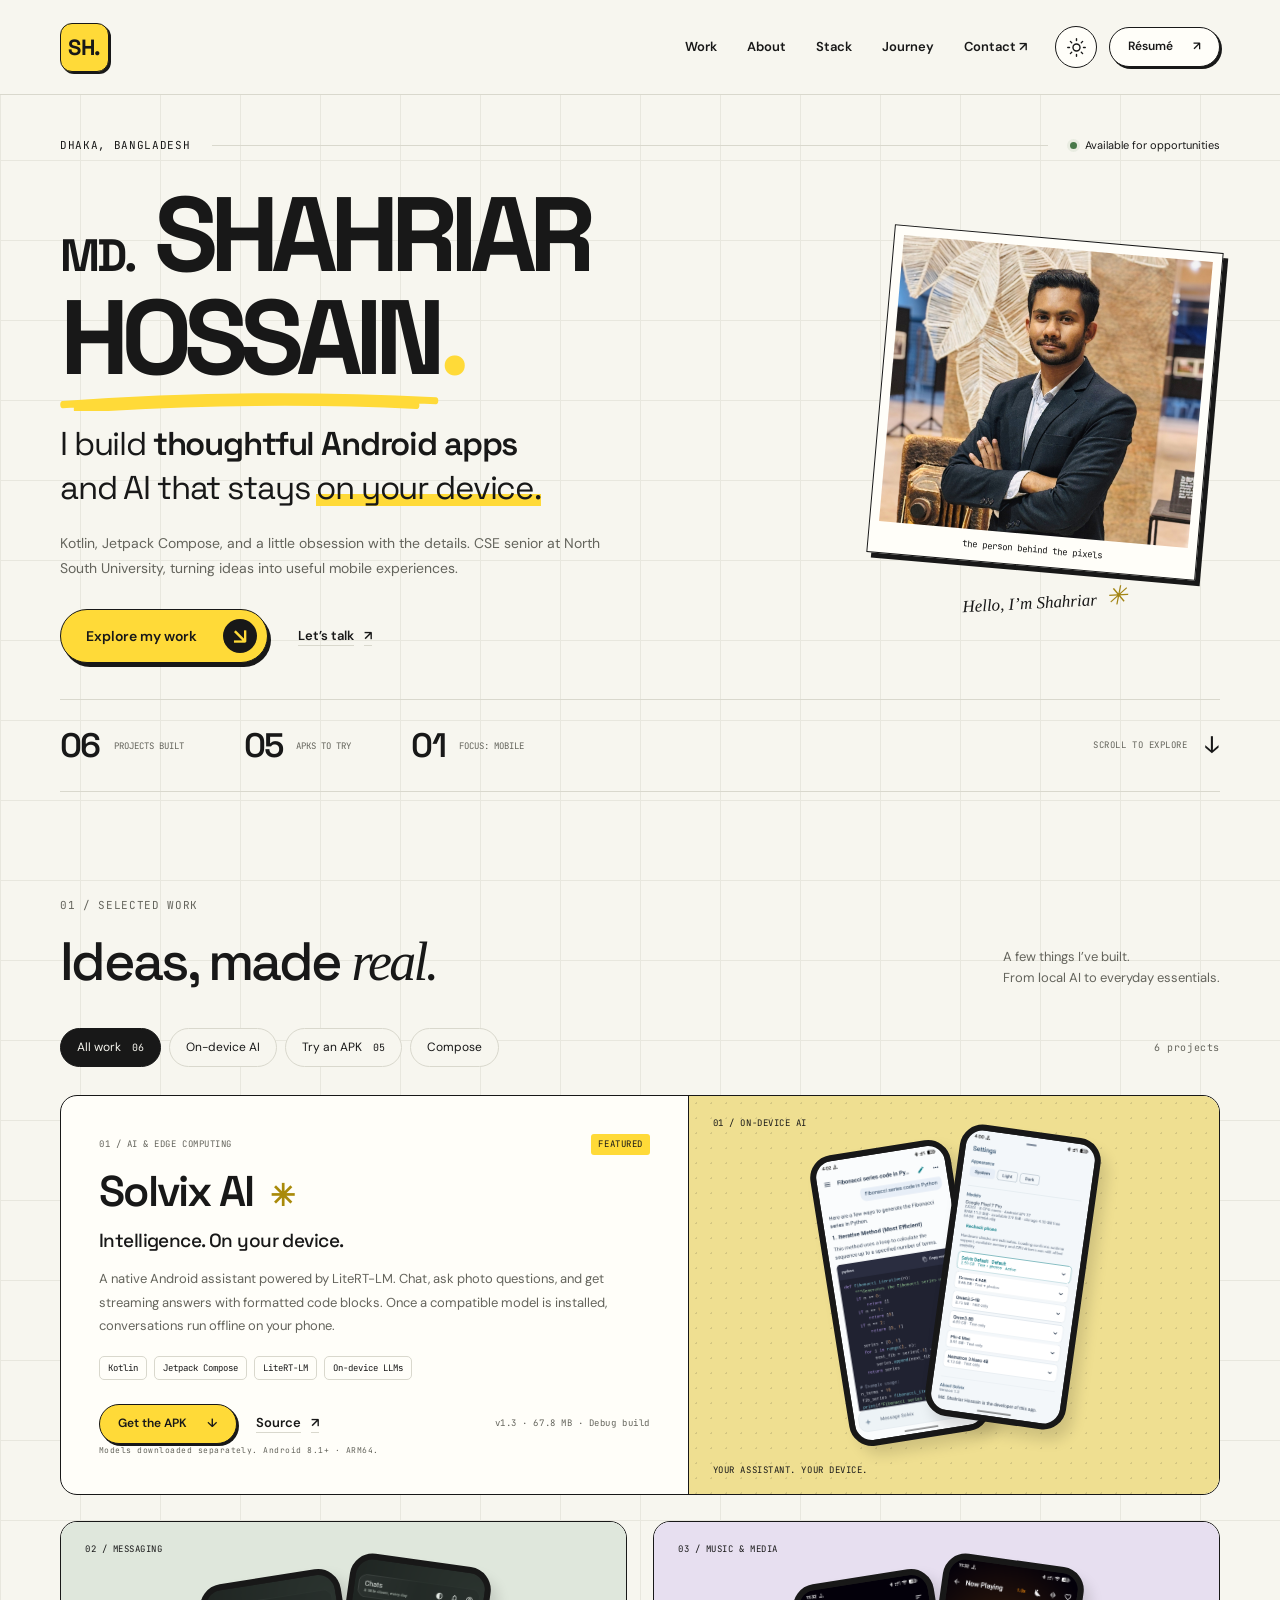
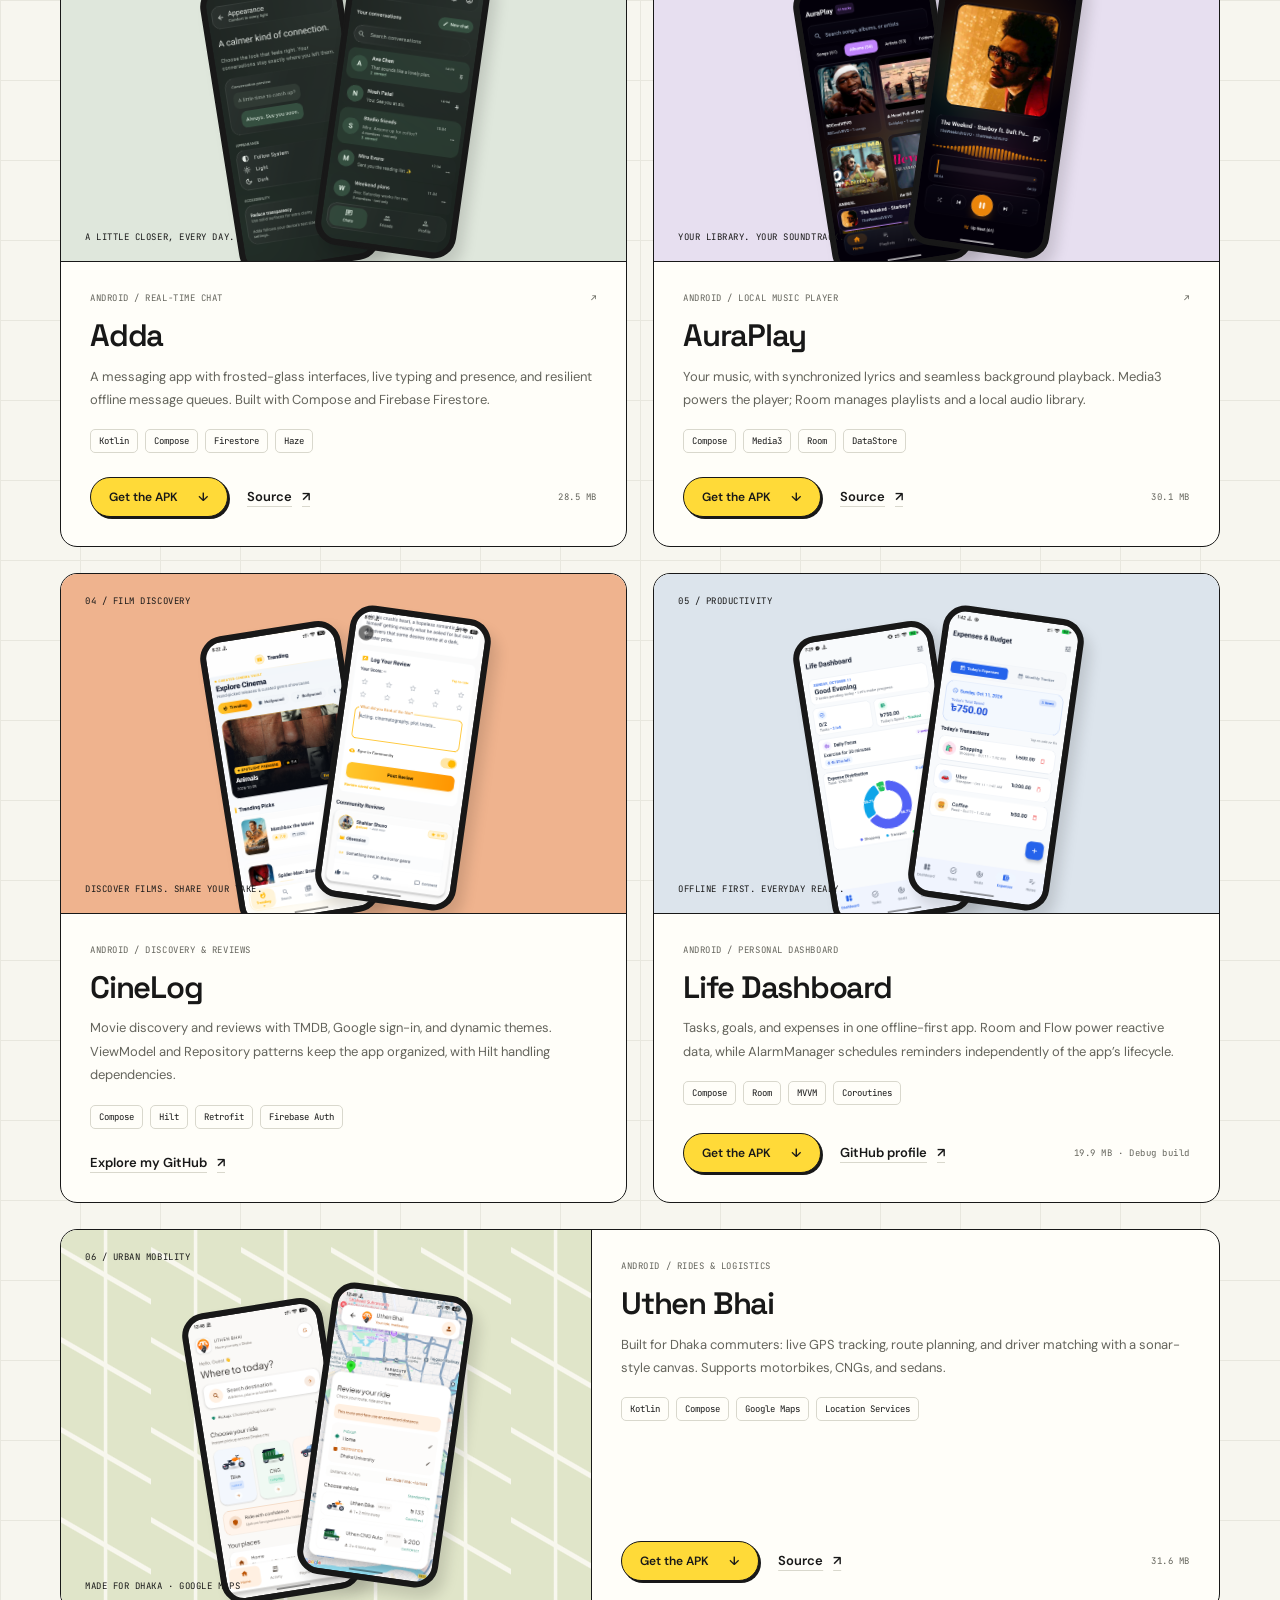
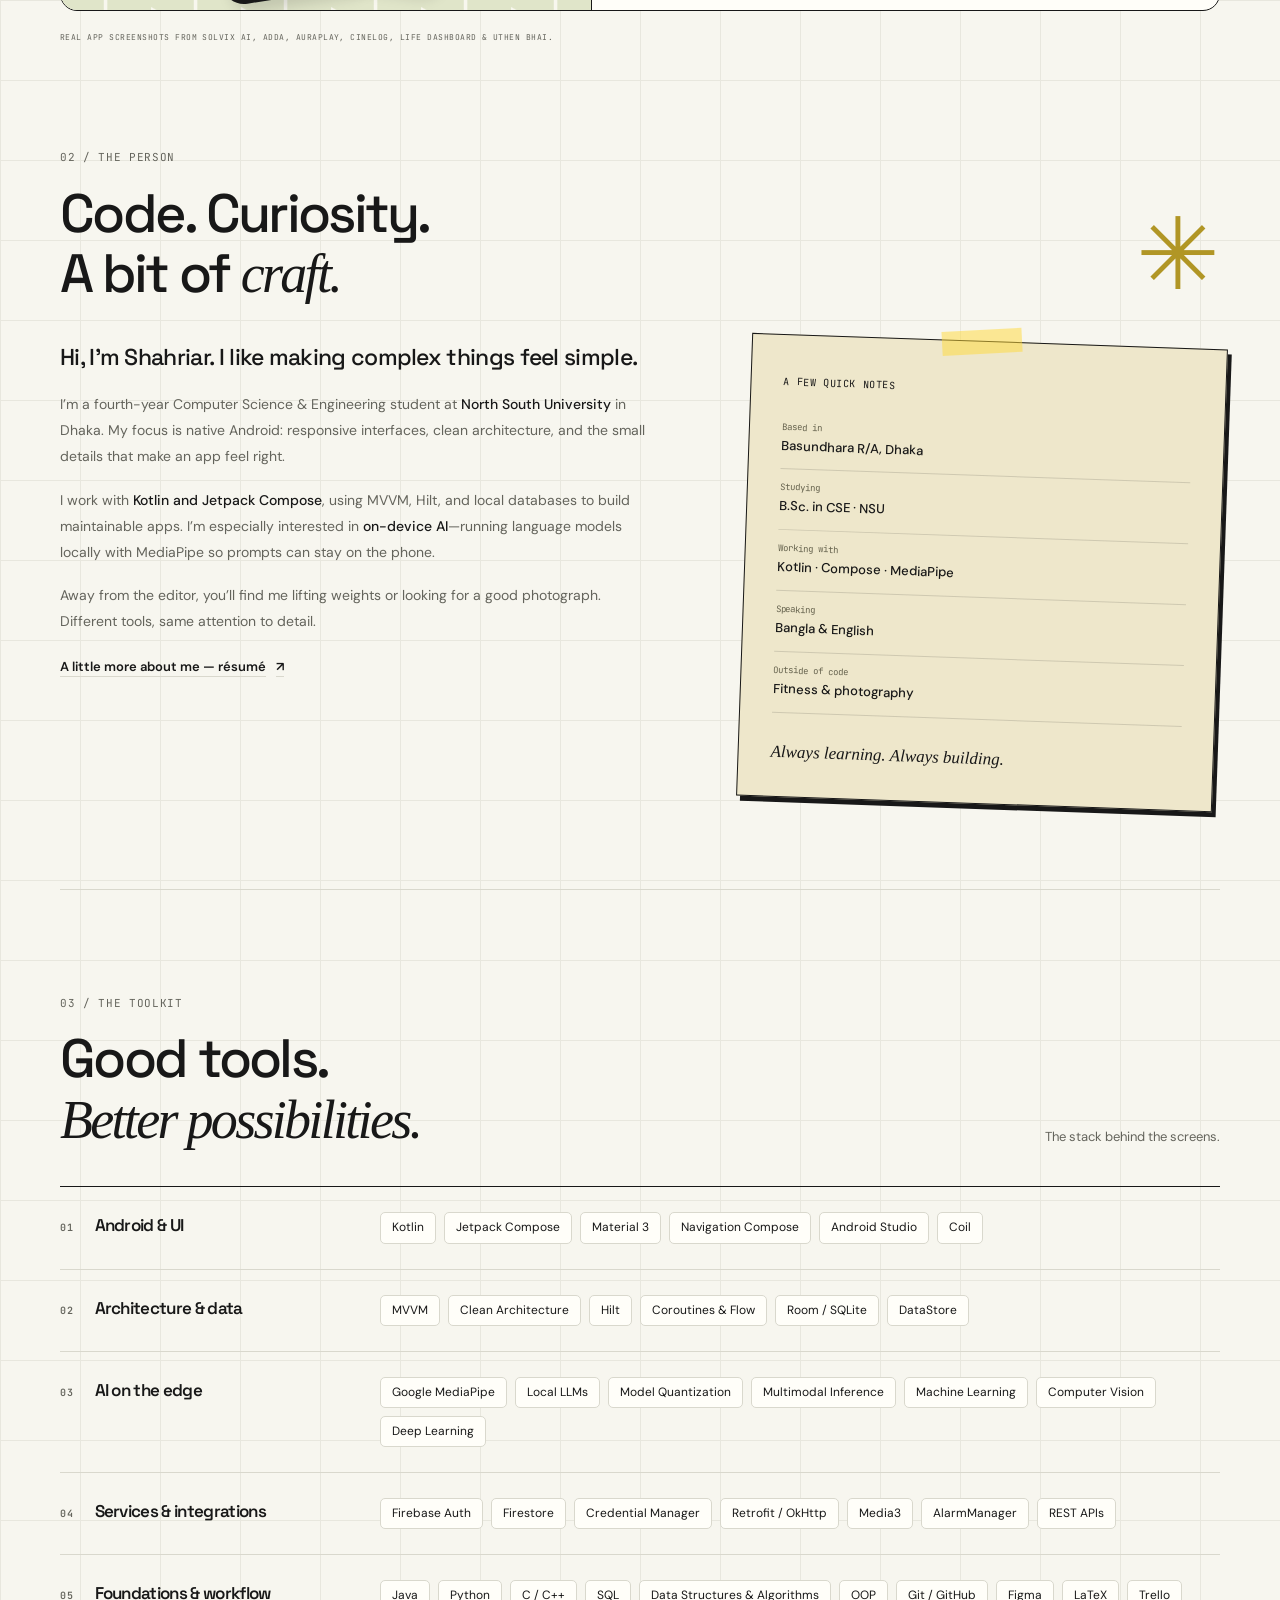
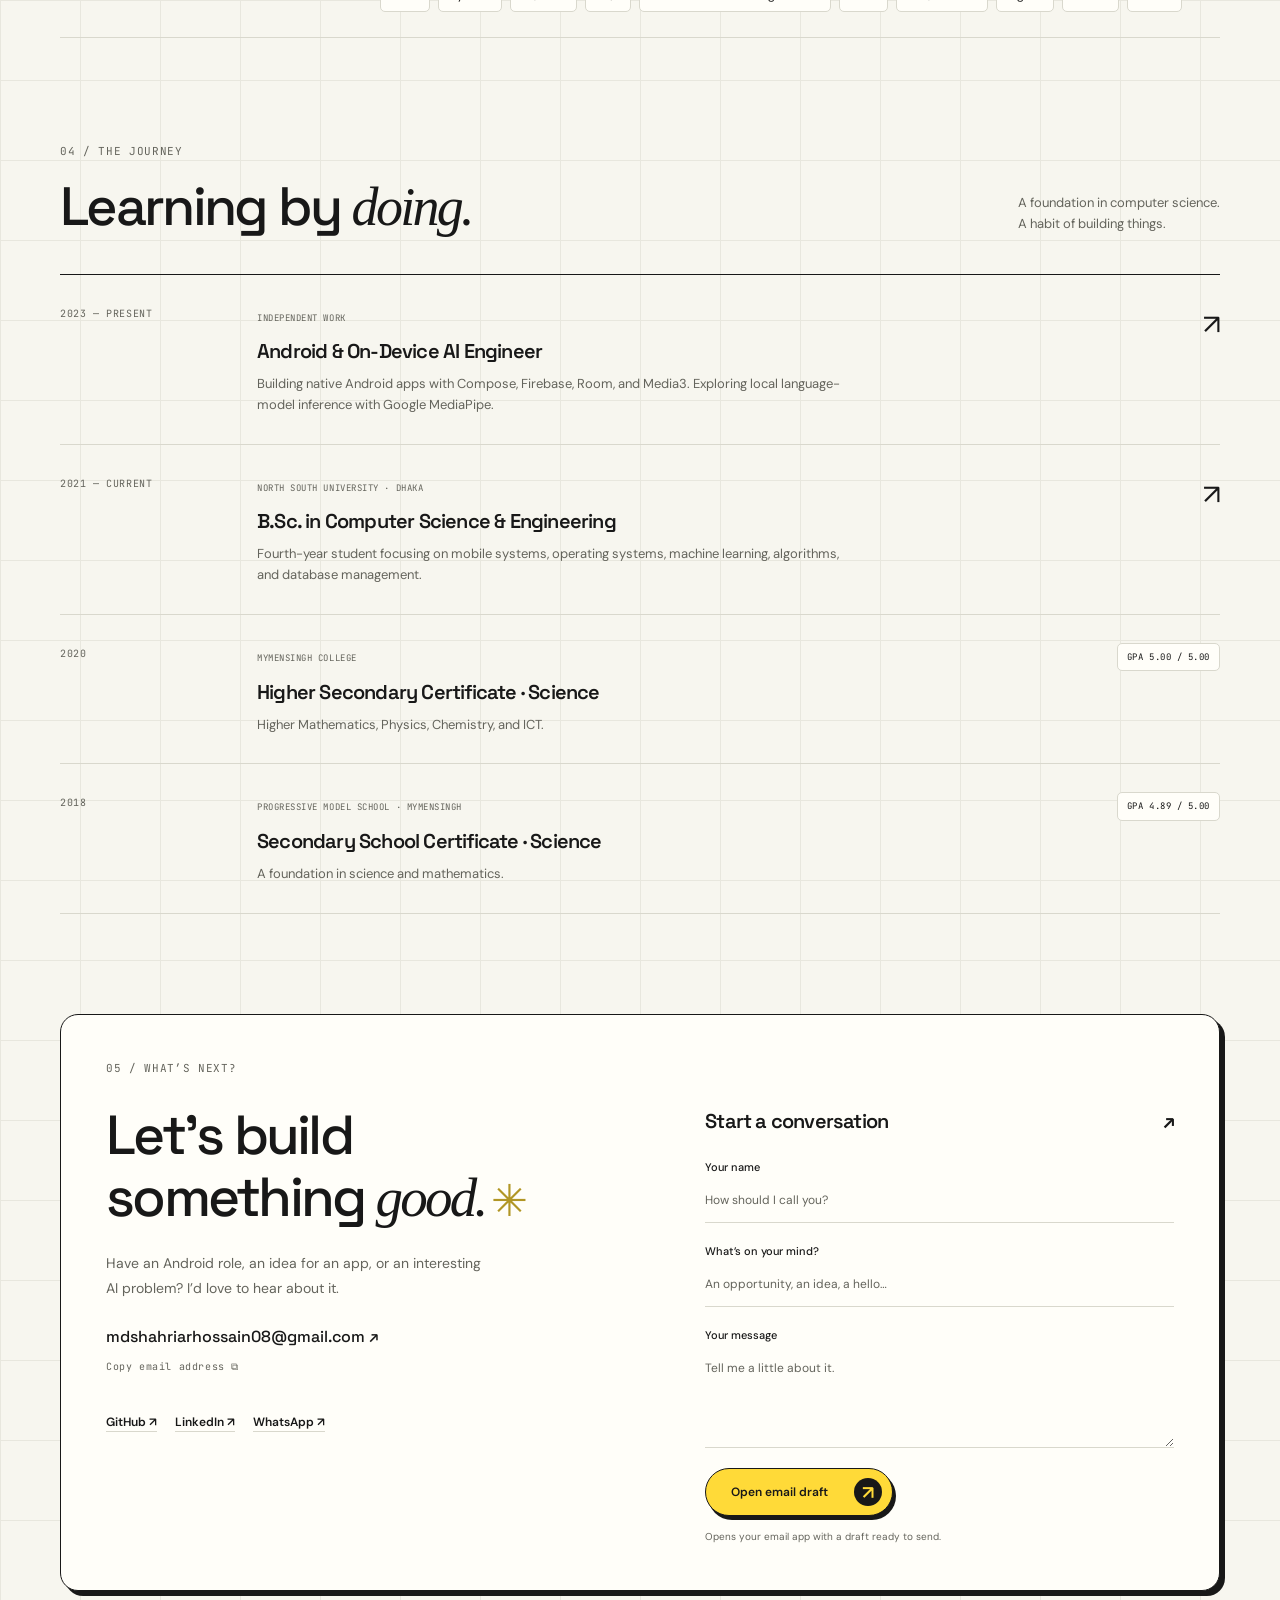
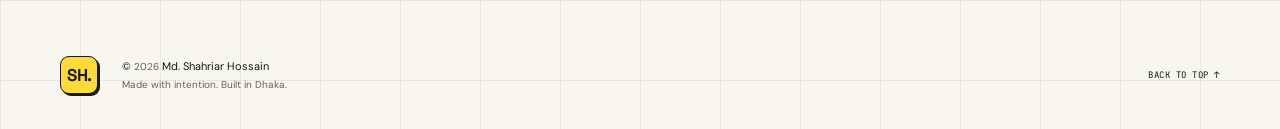
==== commit 1530b4e9: "Add Solvix screenshots, version 1.3 APK download, and source link" ====
--- a/index.html
+++ b/index.html
@@ -16,7 +16,7 @@
   <link rel="preconnect" href="https://fonts.googleapis.com" />
   <link rel="preconnect" href="https://fonts.gstatic.com" crossorigin />
   <link href="https://fonts.googleapis.com/css2?family=DM+Sans:wght@400;500;600;700&family=Space+Grotesk:wght@400;500;600;700&family=JetBrains+Mono:wght@400;500&display=swap" rel="stylesheet" />
-  <link rel="stylesheet" href="./styles.css?v=fca8f0eeb3e2" />
+  <link rel="stylesheet" href="./styles.css?v=f87444d43438" />
   <script src="./script.js?v=558fb0f7904f" defer></script>
 </head>
 <body>
@@ -49,16 +49,16 @@
         </div>
         <div class="hero-portrait"><div class="portrait-frame"><img src="./profile.jpeg" width="2071" height="2071" alt="Shahriar Hossain" fetchpriority="high"/><span class="portrait-caption">the person behind the pixels</span></div><span class="portrait-note">Hello, I’m Shahriar <span aria-hidden="true">✳</span></span></div>
       </div>
-      <div class="hero-footer"><div class="hero-stats"><div><strong>06</strong><span>PROJECTS BUILT</span></div><div><strong>04</strong><span>APKS TO TRY</span></div><div><strong>01</strong><span>FOCUS: MOBILE</span></div></div><a class="scroll-hint mono" href="#work">SCROLL TO EXPLORE <span aria-hidden="true">↓</span></a></div>
+      <div class="hero-footer"><div class="hero-stats"><div><strong>06</strong><span>PROJECTS BUILT</span></div><div><strong>05</strong><span>APKS TO TRY</span></div><div><strong>01</strong><span>FOCUS: MOBILE</span></div></div><a class="scroll-hint mono" href="#work">SCROLL TO EXPLORE <span aria-hidden="true">↓</span></a></div>
     </section>
 
     <section class="section work-section" id="work" aria-labelledby="workTitle">
       <div class="section-heading"><div><span class="section-index mono">01 / SELECTED WORK</span><h2 id="workTitle">Ideas, made <span class="serif-word">real.</span></h2></div><p>A few things I’ve built.<br/>From local AI to everyday essentials.</p></div>
-      <div class="filter-row"><div class="project-filters" role="group" aria-label="Filter projects"><button class="filter active" data-filter="all" aria-pressed="true">All work <span>06</span></button><button class="filter" data-filter="ai" aria-pressed="false">On-device AI</button><button class="filter" data-filter="apk" aria-pressed="false">Try an APK <span>04</span></button><button class="filter" data-filter="compose" aria-pressed="false">Compose</button></div><span id="projectCount" class="mono project-count" role="status" aria-live="polite">6 projects</span></div>
+      <div class="filter-row"><div class="project-filters" role="group" aria-label="Filter projects"><button class="filter active" data-filter="all" aria-pressed="true">All work <span>06</span></button><button class="filter" data-filter="ai" aria-pressed="false">On-device AI</button><button class="filter" data-filter="apk" aria-pressed="false">Try an APK <span>05</span></button><button class="filter" data-filter="compose" aria-pressed="false">Compose</button></div><span id="projectCount" class="mono project-count" role="status" aria-live="polite">6 projects</span></div>
       <div class="project-grid">
-        <article class="project-card featured-project" data-category="ai compose">
-          <div class="project-copy"><div class="project-kicker mono"><span>01 / AI & EDGE COMPUTING</span><span class="tag-accent">FEATURED</span></div><h3>Solvix AI<span aria-hidden="true">✳</span></h3><p class="project-subtitle">Intelligence. Without the internet.</p><p class="project-description">An Android chatbot that runs large language models directly on your phone with Google MediaPipe. Local prompt processing and offline multimodal tasks put privacy at the heart of the experience.</p><ul class="tech-tags" aria-label="Solvix AI technologies"><li>Kotlin</li><li>Google MediaPipe</li><li>On-device LLMs</li><li>Firebase</li></ul><div class="project-links"><a class="button button-small" href="https://github.com/Shahriar811" target="_blank" rel="noopener noreferrer">GitHub profile <span aria-hidden="true">↗</span></a><span class="mono small-note">LOCAL INFERENCE. NO CLOUD ROUND TRIP.</span></div></div>
-          <div class="project-stage solvix-stage"><span class="stage-label mono">ENGINEERING PREVIEW</span><div class="inference-diagram"><div class="diagram-node">Your prompt <span aria-hidden="true">↓</span></div><div class="device-node"><svg viewBox="0 0 40 40" aria-hidden="true"><rect x="11" y="3" width="18" height="34" rx="4"/><path d="M17 7h6m-6 25h6"/></svg><strong>On your device</strong><span>MediaPipe · Local LLM</span></div><div class="diagram-node"><span aria-hidden="true">↓</span> AI response</div><span class="privacy-note"><i aria-hidden="true"></i> Your prompts stay local</span></div><span class="stage-footnote mono">OFFLINE BY DESIGN ↗</span></div>
+        <article class="project-card featured-project" data-category="ai apk compose">
+          <div class="project-copy"><div class="project-kicker mono"><span>01 / AI & EDGE COMPUTING</span><span class="tag-accent">FEATURED</span></div><h3>Solvix AI<span aria-hidden="true">✳</span></h3><p class="project-subtitle">Intelligence. On your device.</p><p class="project-description">A native Android assistant powered by LiteRT-LM. Chat, ask photo questions, and get streaming answers with formatted code blocks. Once a compatible model is installed, conversations run offline on your phone.</p><ul class="tech-tags" aria-label="Solvix AI technologies"><li>Kotlin</li><li>Jetpack Compose</li><li>LiteRT-LM</li><li>On-device LLMs</li></ul><div class="project-links"><a class="button button-small button-primary" href="https://github.com/Shahriar811/Solvix/releases/download/v1.3/Solvix-1.3-debug.apk" download="Solvix-1.3-debug.apk" title="Download Solvix 1.3 debug APK (67.8 MB)">Get the APK <span aria-hidden="true">↓</span></a><a class="text-link" href="https://github.com/Shahriar811/Solvix" target="_blank" rel="noopener noreferrer">Source <span aria-hidden="true">↗</span></a><span class="download-size mono">v1.3 · 67.8 MB · Debug build</span></div><p class="small-note mono">Models downloaded separately. Android 8.1+ · ARM64.</p></div>
+          <div class="project-stage solvix-stage"><span class="stage-label mono">01 / ON-DEVICE AI</span><div class="phone-pair"><button class="screenshot-button phone phone-back" data-preview="./images/projects/solvix_chat.png" data-caption="Solvix — on-device chat and formatted code answers" aria-label="Enlarge Solvix chat screenshot"><img src="./images/projects/solvix_chat.png" width="1080" height="2340" alt="Solvix chat screen with a Python Fibonacci answer and syntax-highlighted code" loading="lazy"/></button><button class="screenshot-button phone phone-front" data-preview="./images/projects/solvix_models.png" data-caption="Solvix — model library, device checks, and appearance settings" aria-label="Enlarge Solvix model settings screenshot"><img src="./images/projects/solvix_models.png" width="1080" height="2340" alt="Solvix settings screen with appearance controls, device information, and available local AI models" loading="lazy"/></button></div><span class="stage-footnote mono">YOUR ASSISTANT. YOUR DEVICE.</span></div>
         </article>
         <article class="project-card" data-category="apk compose">
           <div class="project-stage adda-stage"><span class="stage-label mono">02 / MESSAGING</span><div class="phone-pair"><button class="screenshot-button phone phone-back" data-preview="./images/projects/adda_appearance.png" data-caption="Adda — appearance settings" aria-label="Enlarge Adda appearance screenshot"><img src="./images/projects/adda_appearance.png" width="1080" height="2340" alt="Adda appearance settings" loading="lazy"/></button><button class="screenshot-button phone phone-front" data-preview="./images/projects/adda_chat.png" data-caption="Adda — conversations" aria-label="Enlarge Adda chat screenshot"><img src="./images/projects/adda_chat.png" width="1080" height="2340" alt="Adda conversation list" loading="lazy"/></button></div><span class="stage-footnote mono">A LITTLE CLOSER, EVERY DAY.</span></div>
@@ -81,7 +81,7 @@
           <div class="project-copy"><div class="project-kicker mono">ANDROID / RIDES & LOGISTICS</div><h3>Uthen Bhai</h3><p class="project-description">Built for Dhaka commuters: live GPS tracking, route planning, and driver matching with a sonar-style canvas. Supports motorbikes, CNGs, and sedans.</p><ul class="tech-tags" aria-label="Uthen Bhai technologies"><li>Kotlin</li><li>Compose</li><li>Google Maps</li><li>Location Services</li></ul><div class="project-links"><a class="button button-small button-primary" href="./apk/UthenBhai.apk" download>Get the APK <span aria-hidden="true">↓</span></a><a class="text-link" href="https://github.com/Shahriar811/UthenBhai" target="_blank" rel="noopener noreferrer">Source <span aria-hidden="true">↗</span></a><span class="download-size mono">31.6 MB</span></div></div>
         </article>
       </div>
-      <p class="work-note mono">REAL APP SCREENSHOTS FOR ADDA, AURAPLAY, CINELOG, LIFE DASHBOARD & UTHEN BHAI. CONCEPT VISUAL FOR SOLVIX AI.</p>
+      <p class="work-note mono">REAL APP SCREENSHOTS FROM SOLVIX AI, ADDA, AURAPLAY, CINELOG, LIFE DASHBOARD & UTHEN BHAI.</p>
     </section>
 
     <section class="section about-section" id="about" aria-labelledby="aboutTitle">
--- a/styles.css
+++ b/styles.css
@@ -51,7 +51,7 @@
 .hero-eyebrow { display: flex; align-items: center; gap: 22px; }
 .eyebrow-line { height: 1px; flex: 1; background: var(--line); }
 .availability { display: inline-flex; align-items: center; gap: 8px; font-size: 11px; }
-.availability i, .privacy-note i { width: 7px; height: 7px; border-radius: 50%; background: #477848; box-shadow: 0 0 0 3px #47784815; }
+.availability i { width: 7px; height: 7px; border-radius: 50%; background: #477848; box-shadow: 0 0 0 3px #47784815; }
 .hero-heading-wrap { position: relative; margin-top: 28px; }
 h1 { font-family: var(--display); font-size: clamp(68px, 9.55vw, 126px); font-weight: 700; letter-spacing: -.075em; line-height: .98; }
 .name-prefix { font-size: .43em; letter-spacing: -.06em; }
@@ -119,14 +119,7 @@
 .featured-project .project-stage { height: 100%; min-height: 380px; border-bottom: 0; border-left: 1.5px solid var(--ink); }
 .small-note { font-size: 8px; color: var(--muted); }
 .solvix-stage { background: #efdf91; background-image: radial-gradient(#18181820 1px, transparent 1px); background-size: 15px 15px; }
-.inference-diagram { width: 235px; display: flex; flex-direction: column; align-items: center; padding: 35px 0; }
-.diagram-node { font: 11px var(--mono); text-align: center; }
-.diagram-node > span { display: block; font: 24px var(--display); padding: 4px; }
-.device-node { display: flex; align-items: center; flex-direction: column; width: 100%; padding: 16px 22px; background: #fffef9; border: 1.5px solid #181818; border-radius: 12px; box-shadow: 4px 4px 0 #181818; }
-.device-node svg { width: 35px; height: 35px; stroke: #181818; fill: none; stroke-width: 1.7; margin-bottom: 6px; }
-.device-node strong { font: 600 18px var(--display); }
-.device-node > span { font: 9px var(--mono); margin-top: 5px; color: #64645c; }
-.privacy-note { display: flex; align-items: center; gap: 8px; margin-top: 16px; font: 9px var(--mono); }
+.solvix-stage .phone-pair { margin-top: 0; }
 .adda-stage { background: #dfe7dc; }.aura-stage { background: #e7dff0; }
 .phone-pair { position: relative; width: 280px; height: 310px; margin-top: 65px; }
 .phone { position: absolute; width: 142px; padding: 4px; border: 2px solid #181818; border-radius: 23px; background: #181818; box-shadow: 8px 10px 14px #0002; transition: transform .25s; }
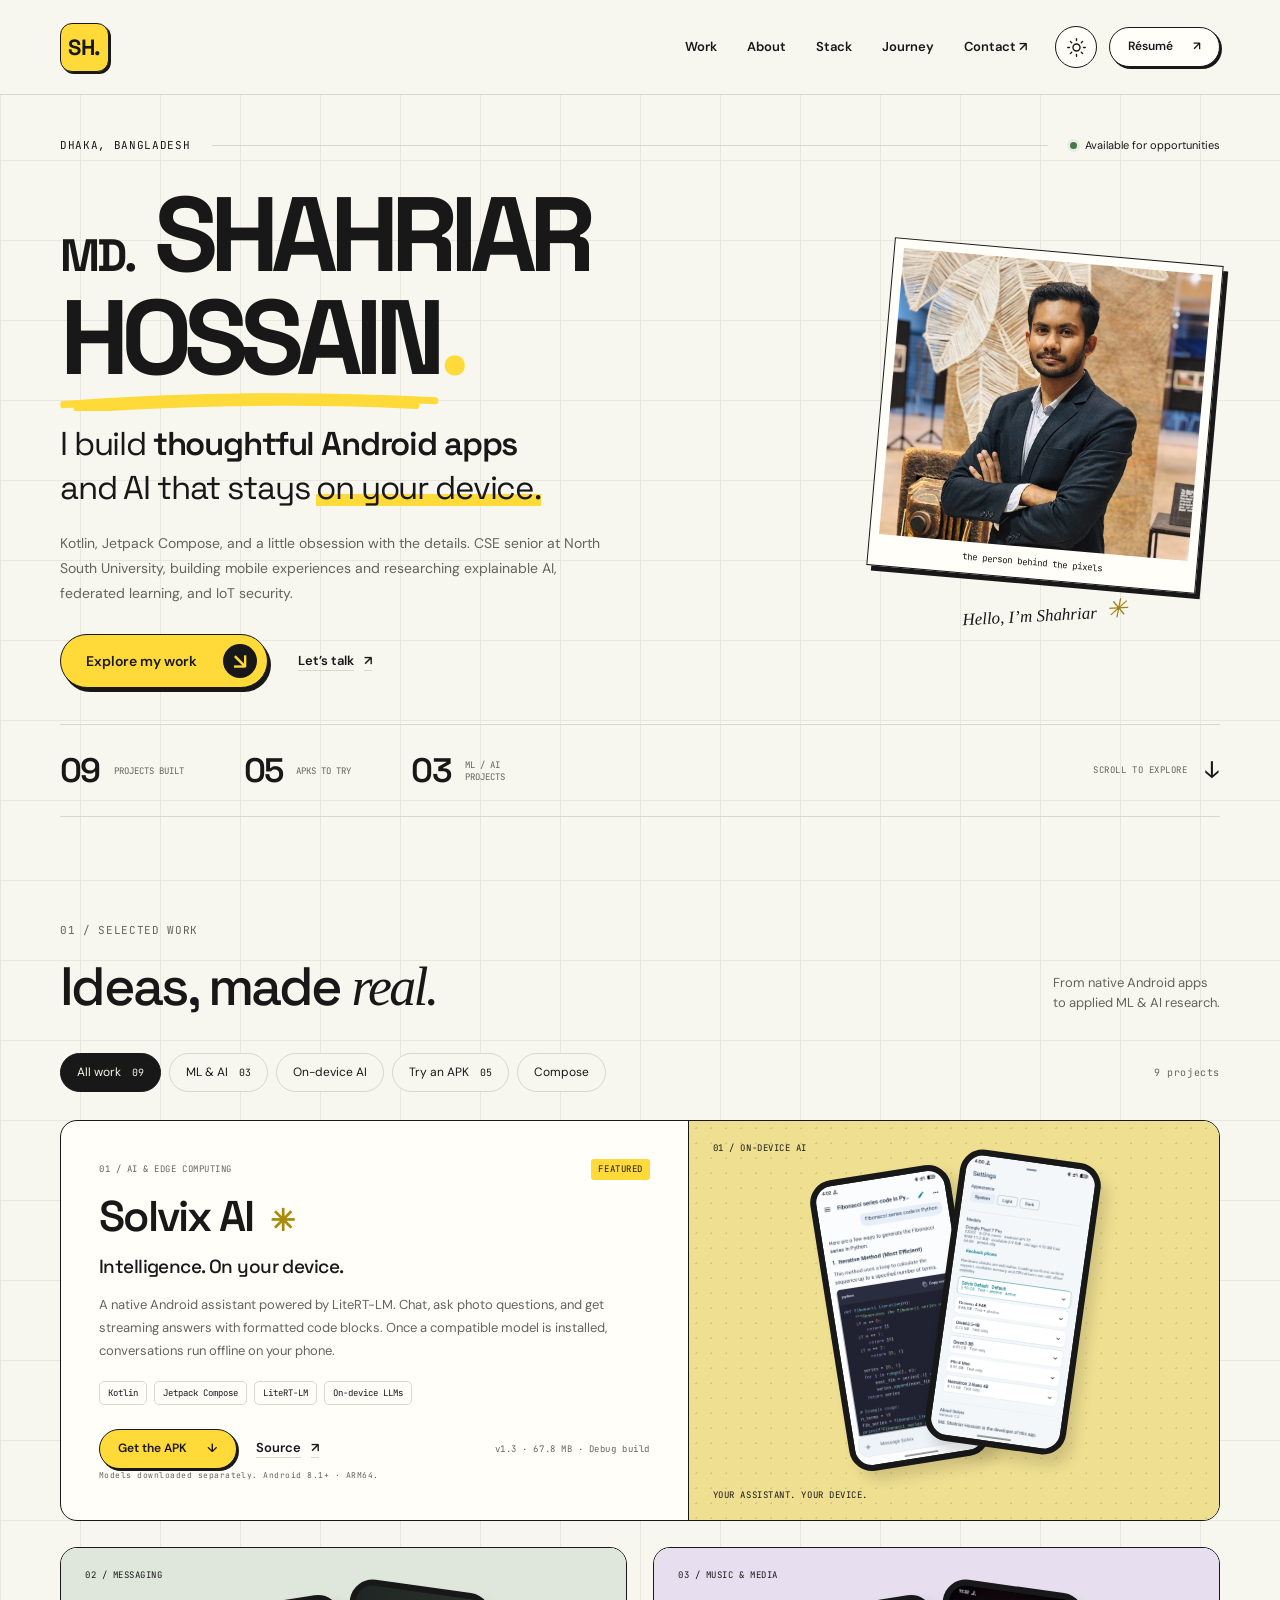
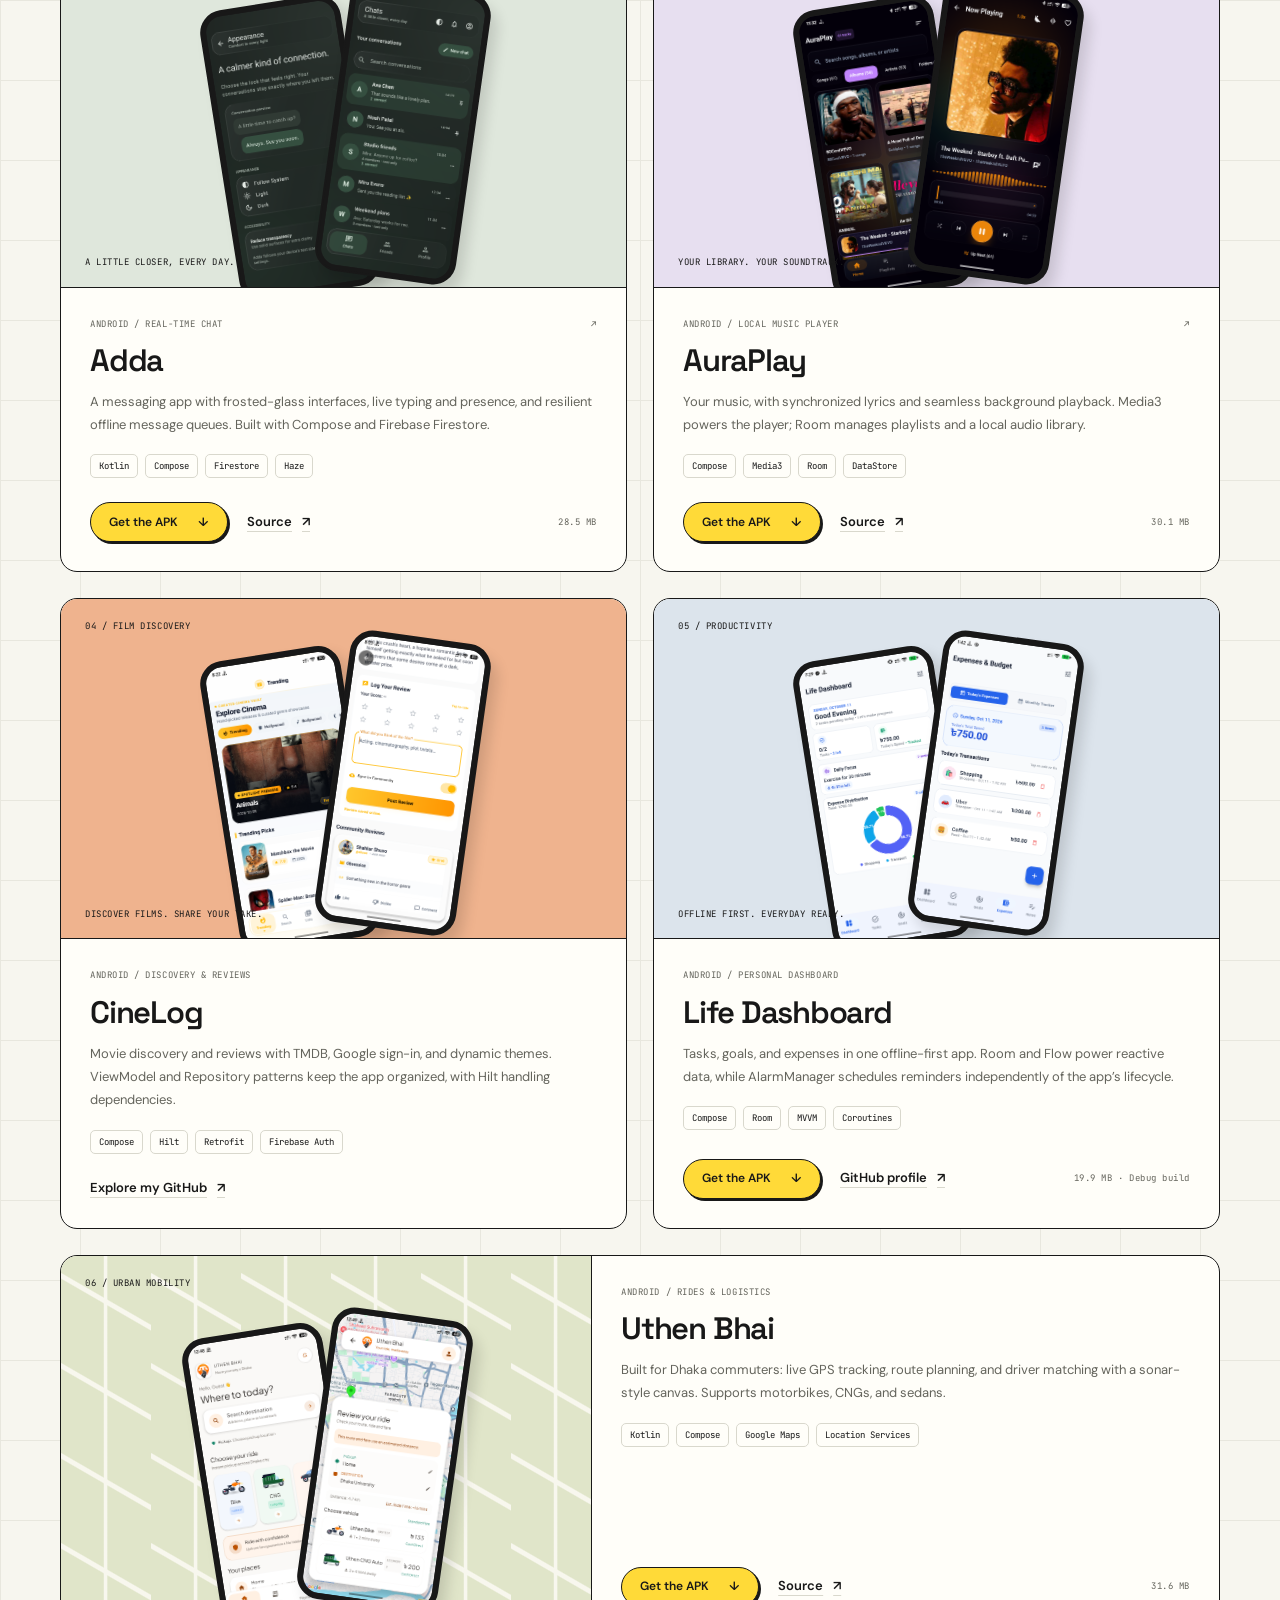
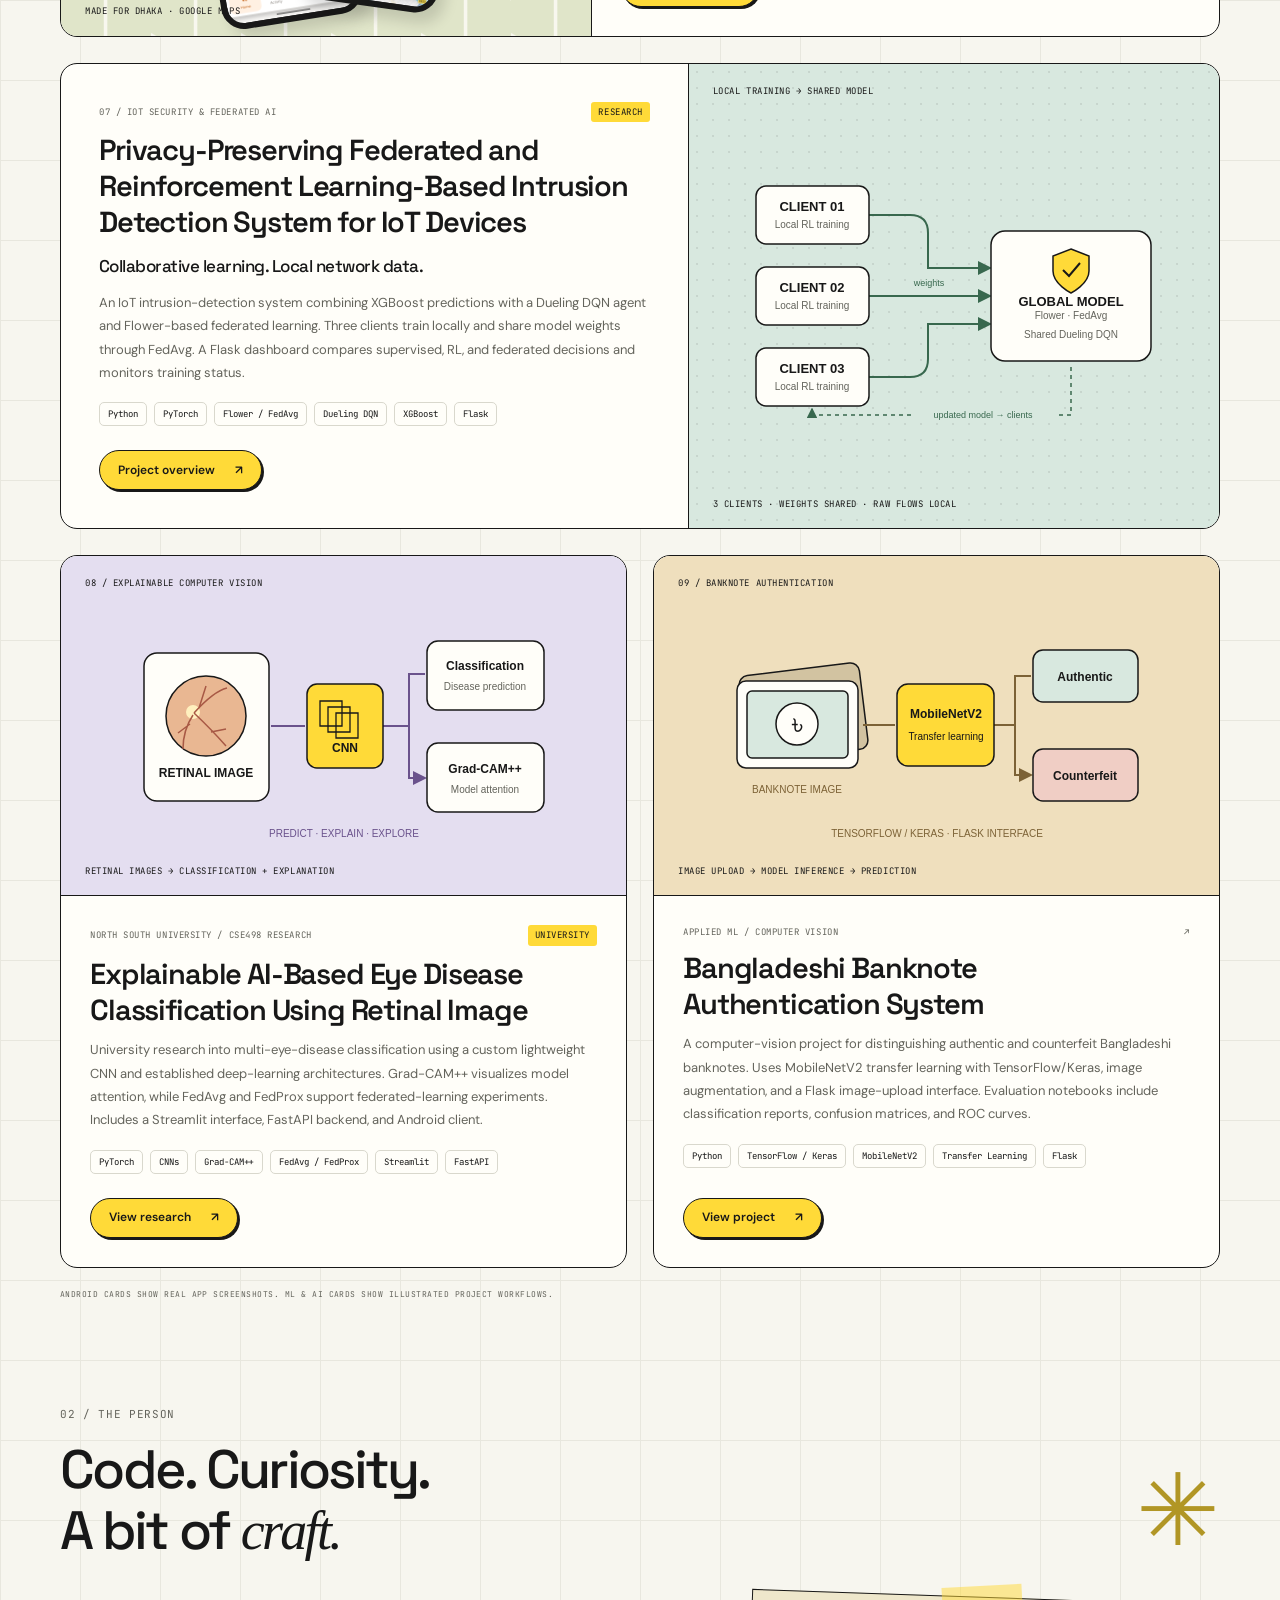
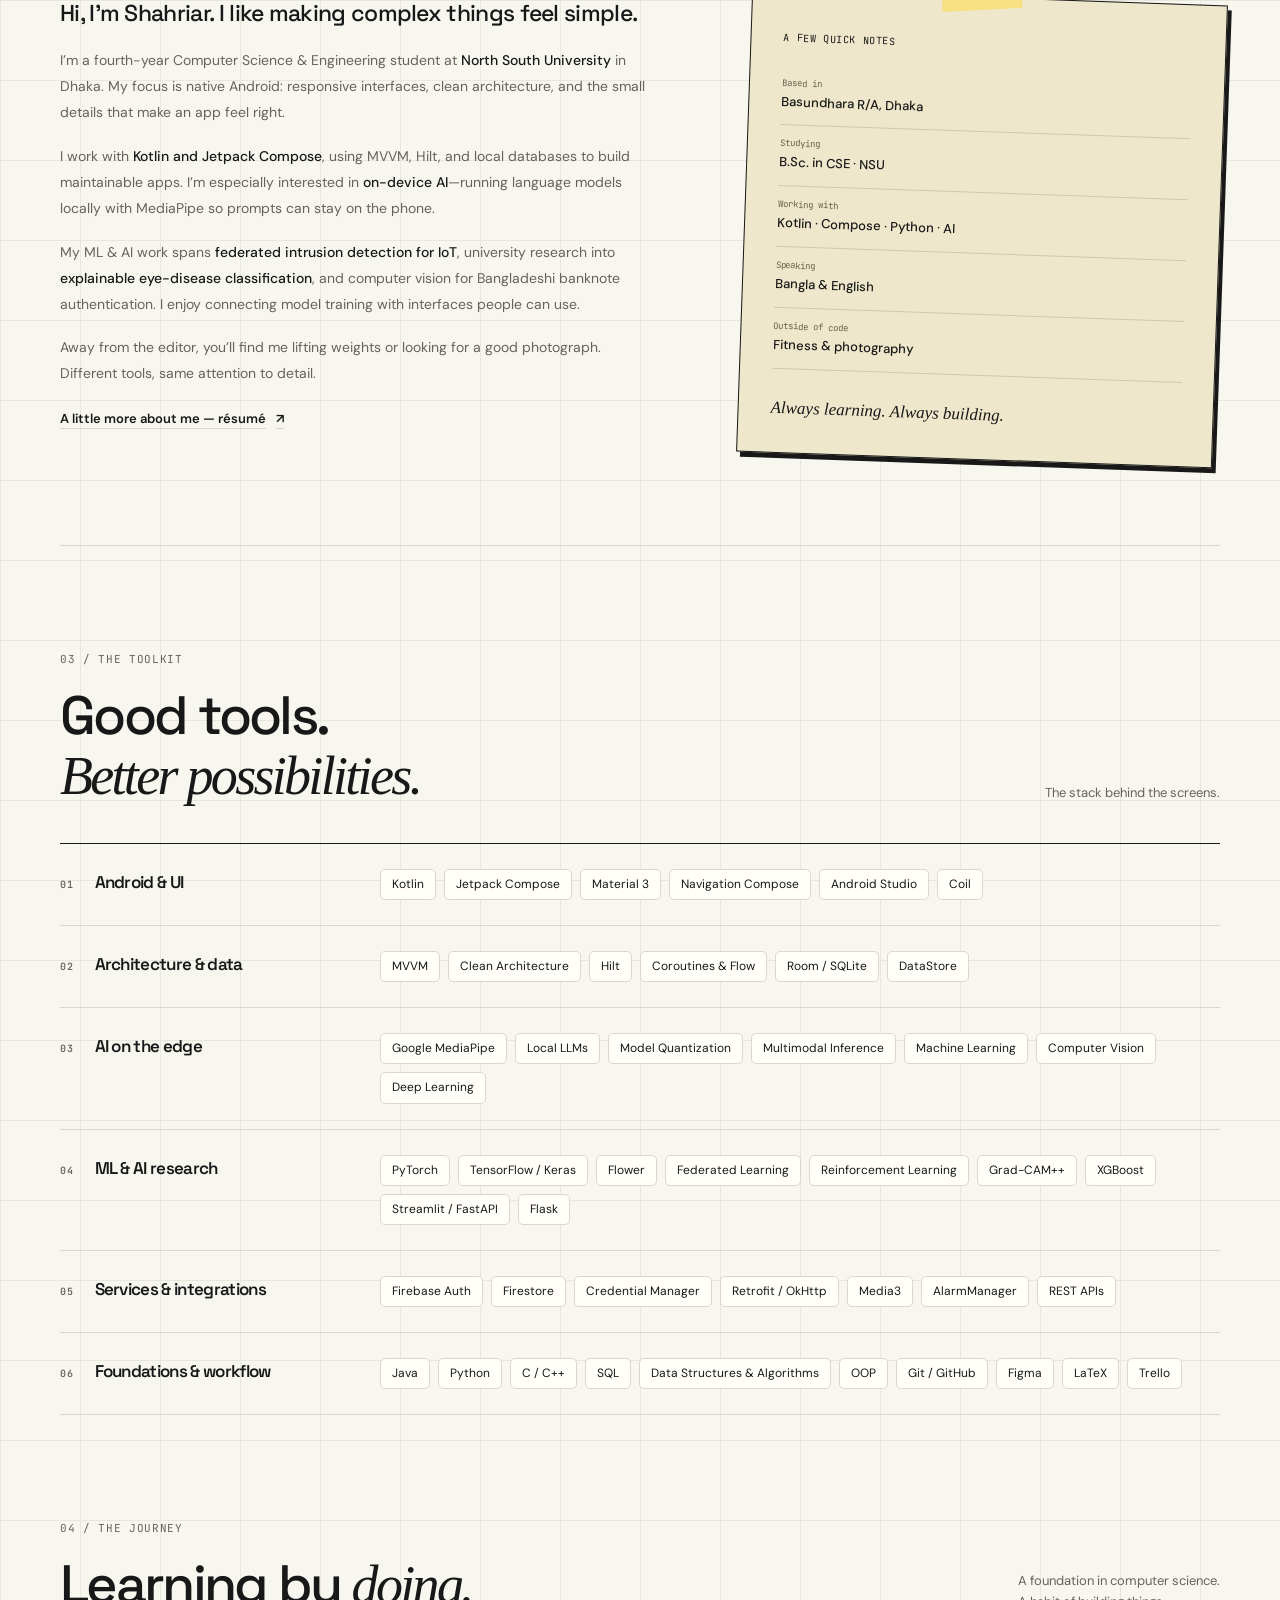
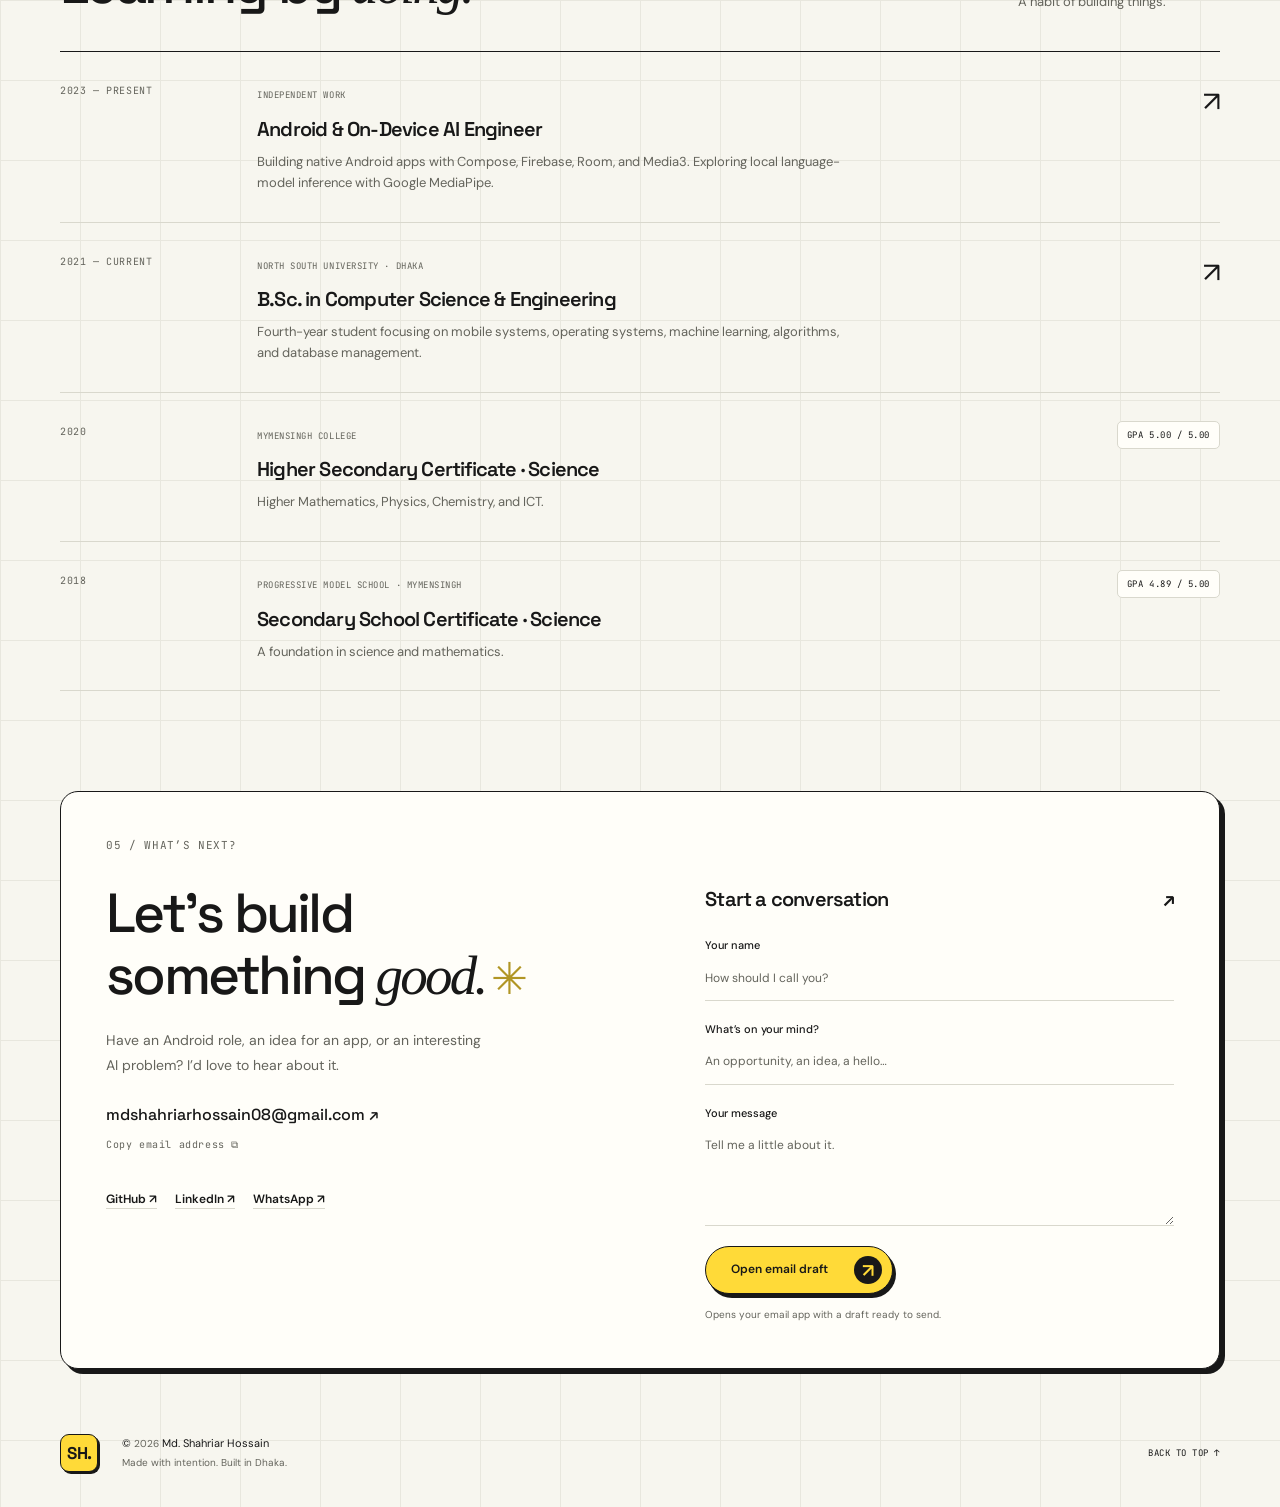
==== commit ac383883: "Add IoT IDS, retinal XAI research, and banknote ML projects" ====
--- a/index.html
+++ b/index.html
@@ -5,18 +5,18 @@
   <meta name="viewport" content="width=device-width, initial-scale=1" />
   <meta name="theme-color" content="#f7f6ef" />
   <title>Md. Shahriar Hossain — Android & On-Device AI Engineer</title>
-  <meta name="description" content="Shahriar Hossain is an Android and on-device AI engineer based in Dhaka. Explore Kotlin and Jetpack Compose projects, download apps, and get in touch." />
+  <meta name="description" content="Shahriar Hossain builds Android apps and ML/AI systems in Dhaka. Explore on-device AI, federated IoT intrusion detection, explainable retinal-image research, and banknote authentication." />
   <meta name="author" content="Md. Shahriar Hossain" />
   <meta property="og:type" content="website" />
   <meta property="og:title" content="Md. Shahriar Hossain — Android & On-Device AI Engineer" />
-  <meta property="og:description" content="Thoughtful Android apps. AI that runs on your device. Built in Dhaka with Kotlin and Jetpack Compose." />
+  <meta property="og:description" content="Android apps and applied AI research: local language models, federated IoT security, explainable retinal-image classification, and banknote authentication." />
   <meta property="og:image" content="./profile.jpeg" />
   <link rel="icon" type="image/svg+xml" href="data:image/svg+xml,%3Csvg xmlns='http://www.w3.org/2000/svg' viewBox='0 0 64 64'%3E%3Crect x='2' y='2' width='60' height='60' rx='14' fill='%23ffda38' stroke='%23181818' stroke-width='3'/%3E%3Ctext x='32' y='42' font-family='Arial' font-size='28' font-weight='700' text-anchor='middle'%3ESH%3C/text%3E%3C/svg%3E" />
   <script>try { document.documentElement.dataset.theme = localStorage.getItem('shahriar_portfolio_theme') === 'dark' ? 'dark' : 'light'; } catch { document.documentElement.dataset.theme = 'light'; }</script>
   <link rel="preconnect" href="https://fonts.googleapis.com" />
   <link rel="preconnect" href="https://fonts.gstatic.com" crossorigin />
   <link href="https://fonts.googleapis.com/css2?family=DM+Sans:wght@400;500;600;700&family=Space+Grotesk:wght@400;500;600;700&family=JetBrains+Mono:wght@400;500&display=swap" rel="stylesheet" />
-  <link rel="stylesheet" href="./styles.css?v=f87444d43438" />
+  <link rel="stylesheet" href="./styles.css?v=d56f8457c7d9" />
   <script src="./script.js?v=558fb0f7904f" defer></script>
 </head>
 <body>
@@ -44,17 +44,17 @@
       <div class="hero-bottom">
         <div class="hero-intro">
           <p class="hero-lead">I build <strong>thoughtful Android apps</strong><br class="desktop-break"/> and AI that stays <span class="highlight">on your device.</span></p>
-          <p class="hero-description">Kotlin, Jetpack Compose, and a little obsession with the details. CSE senior at North South University, turning ideas into useful mobile experiences.</p>
+          <p class="hero-description">Kotlin, Jetpack Compose, and a little obsession with the details. CSE senior at North South University, building mobile experiences and researching explainable AI, federated learning, and IoT security.</p>
           <div class="hero-actions"><a class="button button-primary" href="#work">Explore my work <span class="button-circle" aria-hidden="true">↘</span></a><a class="text-link" href="mailto:mdshahriarhossain08@gmail.com">Let’s talk <span aria-hidden="true">↗</span></a></div>
         </div>
         <div class="hero-portrait"><div class="portrait-frame"><img src="./profile.jpeg" width="2071" height="2071" alt="Shahriar Hossain" fetchpriority="high"/><span class="portrait-caption">the person behind the pixels</span></div><span class="portrait-note">Hello, I’m Shahriar <span aria-hidden="true">✳</span></span></div>
       </div>
-      <div class="hero-footer"><div class="hero-stats"><div><strong>06</strong><span>PROJECTS BUILT</span></div><div><strong>05</strong><span>APKS TO TRY</span></div><div><strong>01</strong><span>FOCUS: MOBILE</span></div></div><a class="scroll-hint mono" href="#work">SCROLL TO EXPLORE <span aria-hidden="true">↓</span></a></div>
+      <div class="hero-footer"><div class="hero-stats"><div><strong>09</strong><span>PROJECTS BUILT</span></div><div><strong>05</strong><span>APKS TO TRY</span></div><div><strong>03</strong><span>ML / AI PROJECTS</span></div></div><a class="scroll-hint mono" href="#work">SCROLL TO EXPLORE <span aria-hidden="true">↓</span></a></div>
     </section>
 
     <section class="section work-section" id="work" aria-labelledby="workTitle">
-      <div class="section-heading"><div><span class="section-index mono">01 / SELECTED WORK</span><h2 id="workTitle">Ideas, made <span class="serif-word">real.</span></h2></div><p>A few things I’ve built.<br/>From local AI to everyday essentials.</p></div>
-      <div class="filter-row"><div class="project-filters" role="group" aria-label="Filter projects"><button class="filter active" data-filter="all" aria-pressed="true">All work <span>06</span></button><button class="filter" data-filter="ai" aria-pressed="false">On-device AI</button><button class="filter" data-filter="apk" aria-pressed="false">Try an APK <span>05</span></button><button class="filter" data-filter="compose" aria-pressed="false">Compose</button></div><span id="projectCount" class="mono project-count" role="status" aria-live="polite">6 projects</span></div>
+      <div class="section-heading"><div><span class="section-index mono">01 / SELECTED WORK</span><h2 id="workTitle">Ideas, made <span class="serif-word">real.</span></h2></div><p>From native Android apps<br/>to applied ML &amp; AI research.</p></div>
+      <div class="filter-row"><div class="project-filters" role="group" aria-label="Filter projects"><button class="filter active" data-filter="all" aria-pressed="true">All work <span>09</span></button><button class="filter" data-filter="ml" aria-pressed="false">ML &amp; AI <span>03</span></button><button class="filter" data-filter="ai" aria-pressed="false">On-device AI</button><button class="filter" data-filter="apk" aria-pressed="false">Try an APK <span>05</span></button><button class="filter" data-filter="compose" aria-pressed="false">Compose</button></div><span id="projectCount" class="mono project-count" role="status" aria-live="polite">9 projects</span></div>
       <div class="project-grid">
         <article class="project-card featured-project" data-category="ai apk compose">
           <div class="project-copy"><div class="project-kicker mono"><span>01 / AI & EDGE COMPUTING</span><span class="tag-accent">FEATURED</span></div><h3>Solvix AI<span aria-hidden="true">✳</span></h3><p class="project-subtitle">Intelligence. On your device.</p><p class="project-description">A native Android assistant powered by LiteRT-LM. Chat, ask photo questions, and get streaming answers with formatted code blocks. Once a compatible model is installed, conversations run offline on your phone.</p><ul class="tech-tags" aria-label="Solvix AI technologies"><li>Kotlin</li><li>Jetpack Compose</li><li>LiteRT-LM</li><li>On-device LLMs</li></ul><div class="project-links"><a class="button button-small button-primary" href="https://github.com/Shahriar811/Solvix/releases/download/v1.3/Solvix-1.3-debug.apk" download="Solvix-1.3-debug.apk" title="Download Solvix 1.3 debug APK (67.8 MB)">Get the APK <span aria-hidden="true">↓</span></a><a class="text-link" href="https://github.com/Shahriar811/Solvix" target="_blank" rel="noopener noreferrer">Source <span aria-hidden="true">↗</span></a><span class="download-size mono">v1.3 · 67.8 MB · Debug build</span></div><p class="small-note mono">Models downloaded separately. Android 8.1+ · ARM64.</p></div>
@@ -80,21 +80,41 @@
           <div class="project-stage mobility-stage"><span class="stage-label mono">06 / URBAN MOBILITY</span><div class="phone-pair"><button class="screenshot-button phone phone-back" data-preview="./images/projects/uthen_bhai_home.png" data-caption="Uthen Bhai — home and ride selection" aria-label="Enlarge Uthen Bhai home screenshot"><img src="./images/projects/uthen_bhai_home.png" width="1080" height="2340" alt="Uthen Bhai home screen with Bike, CNG, and Car ride options" loading="lazy"/></button><button class="screenshot-button phone phone-front" data-preview="./images/projects/uthen_bhai_ride.png" data-caption="Uthen Bhai — route and fare review" aria-label="Enlarge Uthen Bhai ride screenshot"><img src="./images/projects/uthen_bhai_ride.png" width="1080" height="2340" alt="Uthen Bhai ride review with Google Maps, route details, and estimated fares" loading="lazy"/></button></div><span class="stage-footnote mono">MADE FOR DHAKA · GOOGLE MAPS</span></div>
           <div class="project-copy"><div class="project-kicker mono">ANDROID / RIDES & LOGISTICS</div><h3>Uthen Bhai</h3><p class="project-description">Built for Dhaka commuters: live GPS tracking, route planning, and driver matching with a sonar-style canvas. Supports motorbikes, CNGs, and sedans.</p><ul class="tech-tags" aria-label="Uthen Bhai technologies"><li>Kotlin</li><li>Compose</li><li>Google Maps</li><li>Location Services</li></ul><div class="project-links"><a class="button button-small button-primary" href="./apk/UthenBhai.apk" download>Get the APK <span aria-hidden="true">↓</span></a><a class="text-link" href="https://github.com/Shahriar811/UthenBhai" target="_blank" rel="noopener noreferrer">Source <span aria-hidden="true">↗</span></a><span class="download-size mono">31.6 MB</span></div></div>
         </article>
+        <article class="project-card ids-project research-project" data-category="ml" id="iot-ids">
+          <div class="project-copy">
+            <div class="project-kicker mono"><span>07 / IOT SECURITY &amp; FEDERATED AI</span><span class="tag-accent">RESEARCH</span></div>
+            <h3>Privacy-Preserving Federated and Reinforcement Learning-Based Intrusion Detection System for IoT Devices</h3>
+            <p class="project-subtitle">Collaborative learning. Local network data.</p>
+            <p class="project-description">An IoT intrusion-detection system combining XGBoost predictions with a Dueling DQN agent and Flower-based federated learning. Three clients train locally and share model weights through FedAvg. A Flask dashboard compares supervised, RL, and federated decisions and monitors training status.</p>
+            <ul class="tech-tags" aria-label="IoT intrusion detection technologies"><li>Python</li><li>PyTorch</li><li>Flower / FedAvg</li><li>Dueling DQN</li><li>XGBoost</li><li>Flask</li></ul>
+            <div class="project-links"><a class="button button-small button-primary" href="./projects/iot-intrusion-detection.html">Project overview <span aria-hidden="true">↗</span></a></div>
+          </div>
+          <div class="project-stage ids-stage"><span class="stage-label mono">LOCAL TRAINING → SHARED MODEL</span><img class="research-illustration" src="./images/projects/iot_federated_workflow.svg" width="440" height="260" alt="Three local clients send model weights to a federated server, which returns a shared intrusion-detection model" loading="lazy"/><span class="stage-footnote mono">3 CLIENTS · WEIGHTS SHARED · RAW FLOWS LOCAL</span></div>
+        </article>
+        <article class="project-card research-project" data-category="ml" id="retinal-research">
+          <div class="project-stage retinal-stage"><span class="stage-label mono">08 / EXPLAINABLE COMPUTER VISION</span><img class="research-illustration" src="./images/projects/retinal_xai_workflow.svg" width="440" height="260" alt="Retinal images pass through a CNN for classification, with Grad-CAM++ explaining the model's focus" loading="lazy"/><span class="stage-footnote mono">RETINAL IMAGES → CLASSIFICATION + EXPLANATION</span></div>
+          <div class="project-copy"><div class="project-kicker mono"><span>NORTH SOUTH UNIVERSITY / CSE498 RESEARCH</span><span class="tag-accent">UNIVERSITY</span></div><h3>Explainable AI-Based Eye Disease Classification Using Retinal Image</h3><p class="project-description">University research into multi-eye-disease classification using a custom lightweight CNN and established deep-learning architectures. Grad-CAM++ visualizes model attention, while FedAvg and FedProx support federated-learning experiments. Includes a Streamlit interface, FastAPI backend, and Android client.</p><ul class="tech-tags" aria-label="Retinal eye disease research technologies"><li>PyTorch</li><li>CNNs</li><li>Grad-CAM++</li><li>FedAvg / FedProx</li><li>Streamlit</li><li>FastAPI</li></ul><div class="project-links"><a class="button button-small button-primary" href="https://github.com/Shahriar811/Explainable-AI-Based-Eye-Disease-Classification-Using-Retinal-Image" target="_blank" rel="noopener noreferrer">View research <span aria-hidden="true">↗</span></a></div></div>
+        </article>
+        <article class="project-card research-project" data-category="ml" id="banknote-authentication">
+          <div class="project-stage banknote-stage"><span class="stage-label mono">09 / BANKNOTE AUTHENTICATION</span><img class="research-illustration" src="./images/projects/banknote_workflow.svg" width="440" height="260" alt="An uploaded banknote image is processed by MobileNetV2 to classify it as authentic or counterfeit" loading="lazy"/><span class="stage-footnote mono">IMAGE UPLOAD → MODEL INFERENCE → PREDICTION</span></div>
+          <div class="project-copy"><div class="project-kicker mono"><span>APPLIED ML / COMPUTER VISION</span><span>↗</span></div><h3>Bangladeshi Banknote Authentication System</h3><p class="project-description">A computer-vision project for distinguishing authentic and counterfeit Bangladeshi banknotes. Uses MobileNetV2 transfer learning with TensorFlow/Keras, image augmentation, and a Flask image-upload interface. Evaluation notebooks include classification reports, confusion matrices, and ROC curves.</p><ul class="tech-tags" aria-label="Banknote authentication technologies"><li>Python</li><li>TensorFlow / Keras</li><li>MobileNetV2</li><li>Transfer Learning</li><li>Flask</li></ul><div class="project-links"><a class="button button-small button-primary" href="https://github.com/Shahriar811/Bangladeshi-Banknote-authentication-system" target="_blank" rel="noopener noreferrer">View project <span aria-hidden="true">↗</span></a></div></div>
+        </article>
       </div>
-      <p class="work-note mono">REAL APP SCREENSHOTS FROM SOLVIX AI, ADDA, AURAPLAY, CINELOG, LIFE DASHBOARD & UTHEN BHAI.</p>
+      <p class="work-note mono">ANDROID CARDS SHOW REAL APP SCREENSHOTS. ML &amp; AI CARDS SHOW ILLUSTRATED PROJECT WORKFLOWS.</p>
     </section>
 
     <section class="section about-section" id="about" aria-labelledby="aboutTitle">
       <div class="section-heading"><div><span class="section-index mono">02 / THE PERSON</span><h2 id="aboutTitle">Code. Curiosity.<br/>A bit of <span class="serif-word">craft.</span></h2></div><span class="asterisk" aria-hidden="true">✳</span></div>
-      <div class="about-layout"><div class="about-copy"><p class="about-lead">Hi, I’m Shahriar. I like making complex things feel simple.</p><p>I’m a fourth-year Computer Science & Engineering student at <strong>North South University</strong> in Dhaka. My focus is native Android: responsive interfaces, clean architecture, and the small details that make an app feel right.</p><p>I work with <strong>Kotlin and Jetpack Compose</strong>, using MVVM, Hilt, and local databases to build maintainable apps. I’m especially interested in <strong>on-device AI</strong>—running language models locally with MediaPipe so prompts can stay on the phone.</p><p>Away from the editor, you’ll find me lifting weights or looking for a good photograph. Different tools, same attention to detail.</p><a class="text-link" href="./Resume.pdf" target="_blank" rel="noopener noreferrer">A little more about me — résumé <span aria-hidden="true">↗</span></a></div><aside class="about-note"><span class="mono">A FEW QUICK NOTES</span><dl><div><dt>Based in</dt><dd>Basundhara R/A, Dhaka</dd></div><div><dt>Studying</dt><dd>B.Sc. in CSE · NSU</dd></div><div><dt>Working with</dt><dd>Kotlin · Compose · MediaPipe</dd></div><div><dt>Speaking</dt><dd>Bangla & English</dd></div><div><dt>Outside of code</dt><dd>Fitness & photography</dd></div></dl><span class="note-signature">Always learning. Always building.</span></aside></div>
+      <div class="about-layout"><div class="about-copy"><p class="about-lead">Hi, I’m Shahriar. I like making complex things feel simple.</p><p>I’m a fourth-year Computer Science & Engineering student at <strong>North South University</strong> in Dhaka. My focus is native Android: responsive interfaces, clean architecture, and the small details that make an app feel right.</p><p>I work with <strong>Kotlin and Jetpack Compose</strong>, using MVVM, Hilt, and local databases to build maintainable apps. I’m especially interested in <strong>on-device AI</strong>—running language models locally with MediaPipe so prompts can stay on the phone.</p><p>My ML &amp; AI work spans <strong>federated intrusion detection for IoT</strong>, university research into <strong>explainable eye-disease classification</strong>, and computer vision for Bangladeshi banknote authentication. I enjoy connecting model training with interfaces people can use.</p><p>Away from the editor, you’ll find me lifting weights or looking for a good photograph. Different tools, same attention to detail.</p><a class="text-link" href="./Resume.pdf" target="_blank" rel="noopener noreferrer">A little more about me — résumé <span aria-hidden="true">↗</span></a></div><aside class="about-note"><span class="mono">A FEW QUICK NOTES</span><dl><div><dt>Based in</dt><dd>Basundhara R/A, Dhaka</dd></div><div><dt>Studying</dt><dd>B.Sc. in CSE · NSU</dd></div><div><dt>Working with</dt><dd>Kotlin · Compose · Python · AI</dd></div><div><dt>Speaking</dt><dd>Bangla & English</dd></div><div><dt>Outside of code</dt><dd>Fitness & photography</dd></div></dl><span class="note-signature">Always learning. Always building.</span></aside></div>
     </section>
 
     <section class="section" id="skills" aria-labelledby="skillsTitle"><div class="section-heading"><div><span class="section-index mono">03 / THE TOOLKIT</span><h2 id="skillsTitle">Good tools.<br/><span class="serif-word">Better possibilities.</span></h2></div><p>The stack behind the screens.</p></div><div class="skill-list">
       <div class="skill-row"><h3><span class="mono">01</span> Android & UI</h3><div><span>Kotlin</span><span>Jetpack Compose</span><span>Material 3</span><span>Navigation Compose</span><span>Android Studio</span><span>Coil</span></div></div>
       <div class="skill-row"><h3><span class="mono">02</span> Architecture & data</h3><div><span>MVVM</span><span>Clean Architecture</span><span>Hilt</span><span>Coroutines & Flow</span><span>Room / SQLite</span><span>DataStore</span></div></div>
       <div class="skill-row"><h3><span class="mono">03</span> AI on the edge</h3><div><span>Google MediaPipe</span><span>Local LLMs</span><span>Model Quantization</span><span>Multimodal Inference</span><span>Machine Learning</span><span>Computer Vision</span><span>Deep Learning</span></div></div>
-      <div class="skill-row"><h3><span class="mono">04</span> Services & integrations</h3><div><span>Firebase Auth</span><span>Firestore</span><span>Credential Manager</span><span>Retrofit / OkHttp</span><span>Media3</span><span>AlarmManager</span><span>REST APIs</span></div></div>
-      <div class="skill-row"><h3><span class="mono">05</span> Foundations & workflow</h3><div><span>Java</span><span>Python</span><span>C / C++</span><span>SQL</span><span>Data Structures & Algorithms</span><span>OOP</span><span>Git / GitHub</span><span>Figma</span><span>LaTeX</span><span>Trello</span></div></div>
+      <div class="skill-row"><h3><span class="mono">04</span> ML &amp; AI research</h3><div><span>PyTorch</span><span>TensorFlow / Keras</span><span>Flower</span><span>Federated Learning</span><span>Reinforcement Learning</span><span>Grad-CAM++</span><span>XGBoost</span><span>Streamlit / FastAPI</span><span>Flask</span></div></div>
+      <div class="skill-row"><h3><span class="mono">05</span> Services & integrations</h3><div><span>Firebase Auth</span><span>Firestore</span><span>Credential Manager</span><span>Retrofit / OkHttp</span><span>Media3</span><span>AlarmManager</span><span>REST APIs</span></div></div>
+      <div class="skill-row"><h3><span class="mono">06</span> Foundations & workflow</h3><div><span>Java</span><span>Python</span><span>C / C++</span><span>SQL</span><span>Data Structures & Algorithms</span><span>OOP</span><span>Git / GitHub</span><span>Figma</span><span>LaTeX</span><span>Trello</span></div></div>
     </div></section>
 
     <section class="section" id="education" aria-labelledby="educationTitle"><div class="section-heading"><div><span class="section-index mono">04 / THE JOURNEY</span><h2 id="educationTitle">Learning by <span class="serif-word">doing.</span></h2></div><p>A foundation in computer science.<br/>A habit of building things.</p></div><div class="journey-list">
--- a/styles.css
+++ b/styles.css
@@ -272,4 +272,44 @@
 @media (max-width: 600px) {
   .hero-portrait { order: -1; }
 }
+/* Research projects share the portfolio's card and illustration language. */
+.research-project .project-copy h3 { font-size: clamp(23px, 2.4vw, 29px); text-wrap: balance; }
+.research-project .project-kicker { flex-wrap: wrap; gap: 10px; }
+.research-illustration { width: min(440px, calc(100% - 32px)); height: auto; }
+.ids-project { grid-column: 1 / -1; display: grid; grid-template-columns: 1.18fr 1fr; }
+.ids-project .project-copy { padding: 38px; }
+.ids-project .project-stage { height: 100%; min-height: 380px; border-bottom: 0; border-left: 1.5px solid var(--ink); }
+.ids-project .project-subtitle { margin-top: 4px; font-size: 17px; }
+.ids-stage { background: #d8e8df; background-image: radial-gradient(#18181817 1px, transparent 1px); background-size: 16px 16px; }
+.retinal-stage { background: #e4def0; }
+.banknote-stage { background: #efdfbd; }
+.research-page { padding-top: 64px; padding-bottom: 80px; max-width: 960px; }
+.research-page h1 { font: 600 clamp(30px, 4.8vw, 54px)/1.15 var(--display); letter-spacing: -.04em; margin: 22px 0; text-wrap: balance; }
+.research-page .research-lead { max-width: 760px; font-size: 18px; color: var(--muted); }
+.research-page .tech-tags { margin: 24px 0; }
+.research-banner { margin: 32px 0; padding: 24px; background: #d8e8df; border: 1.5px solid var(--ink); border-radius: 17px; color: #181818; }
+.research-banner img { width: min(580px, 100%); margin: auto; }
+.research-banner figcaption { text-align: center; margin-top: 16px; }
+.research-detail-grid { display: grid; grid-template-columns: repeat(2, minmax(0, 1fr)); gap: 24px; margin: 36px 0; }
+.research-detail { background: var(--surface); border: 1px solid var(--line); border-radius: 13px; padding: 28px; }
+.research-detail h2 { font: 600 24px/1.3 var(--display); letter-spacing: -.02em; margin-bottom: 14px; }
+.research-detail p { font-size: 14px; color: var(--muted); }
+.research-detail p + p { margin-top: 12px; }
+.research-page .research-actions { display: flex; flex-wrap: wrap; gap: 24px; align-items: center; }
+@media (max-width: 800px) {
+  .ids-project { display: flex; }
+  .ids-project .project-copy { padding: 24px; }
+  .ids-project .project-stage { min-height: 320px; border-left: 0; border-top: 1.5px solid var(--ink); }
+  .research-project .project-copy h3 { font-size: 25px; }
+}
+@media (max-width: 600px) {
+  .research-project .project-links { grid-template-columns: minmax(0, 1fr); }
+  .ids-project .project-copy { padding: 22px; }
+  .research-project .stage-footnote { font-size: 7px; letter-spacing: .02em; }
+  .research-page { padding-top: 32px; }
+  .research-detail-grid { grid-template-columns: 1fr; gap: 16px; }
+  .research-detail { padding: 22px; }
+  .research-banner { margin-inline: 0; padding: 12px; }
+  .research-banner figcaption { font-size: 9px; }
+}
 @media (prefers-reduced-motion: reduce) { html { scroll-behavior: auto; } *, *::before, *::after { transition: none !important; animation: none !important; } }
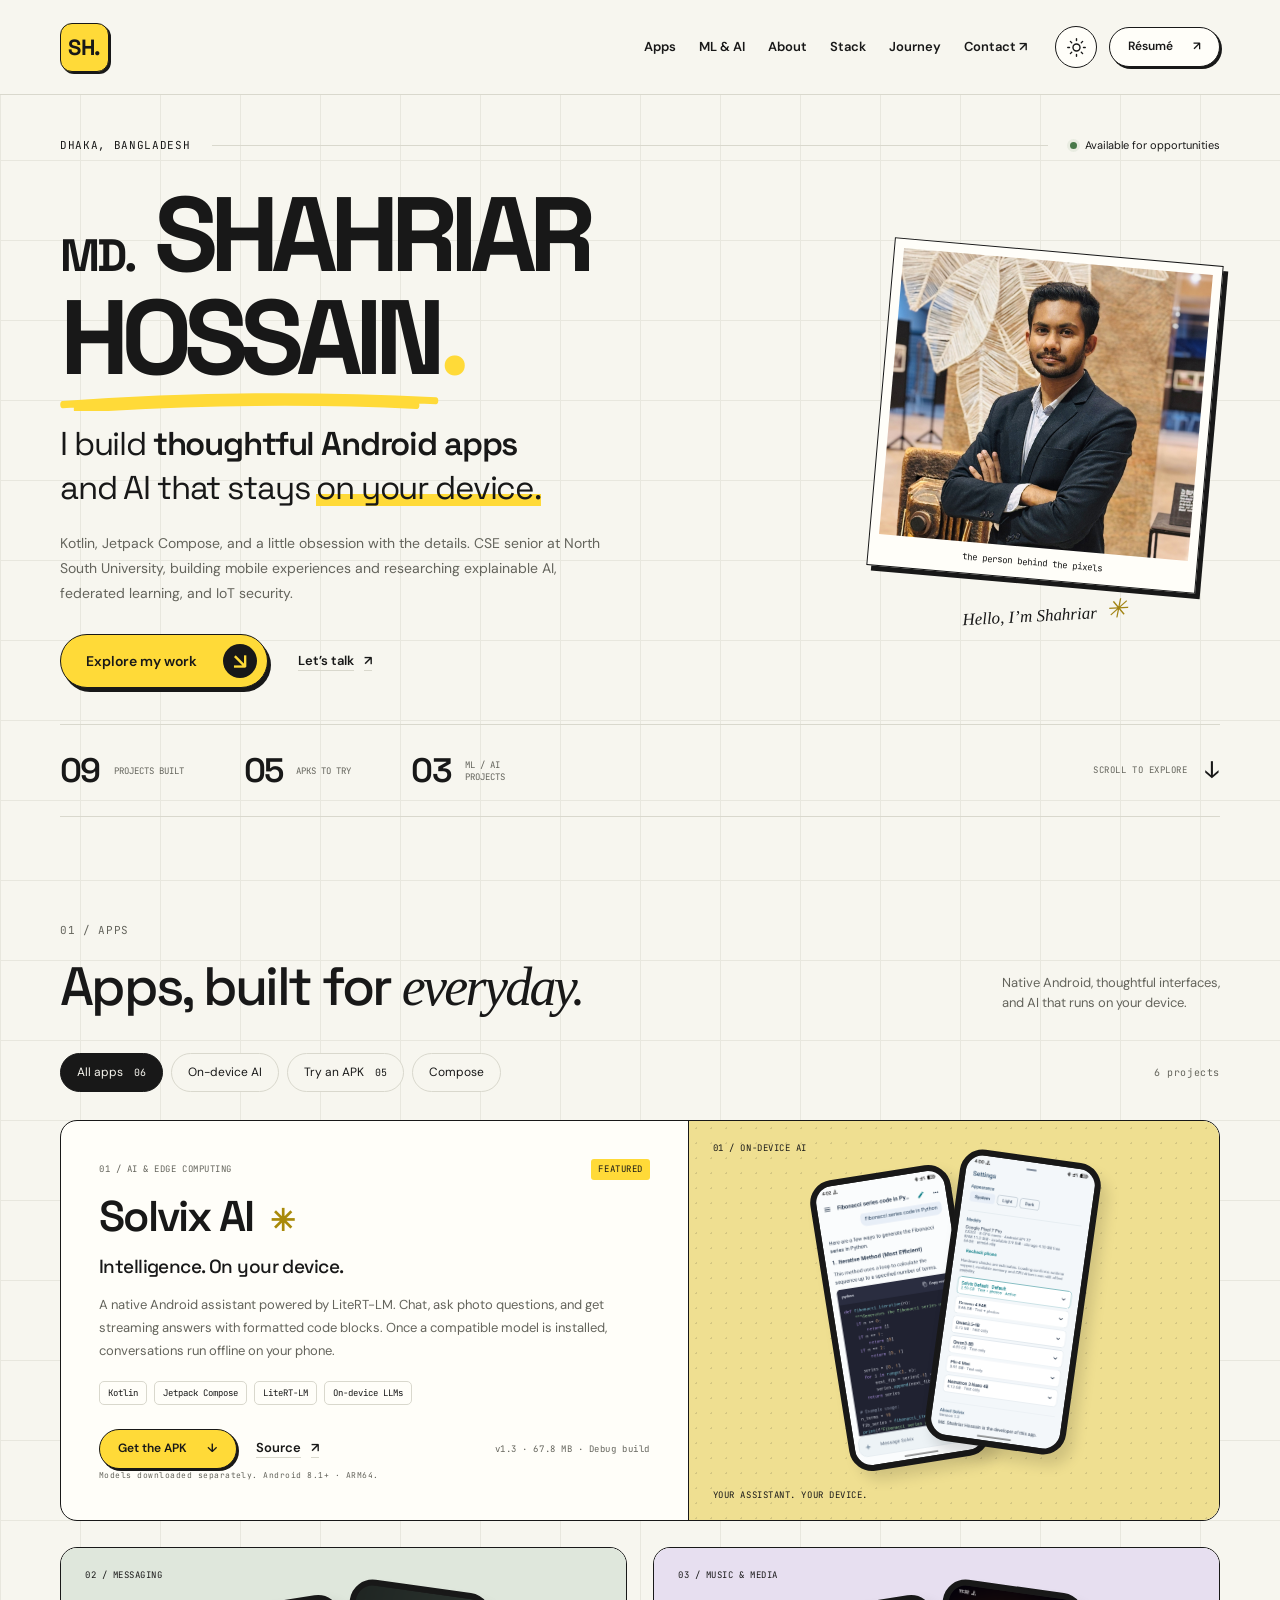
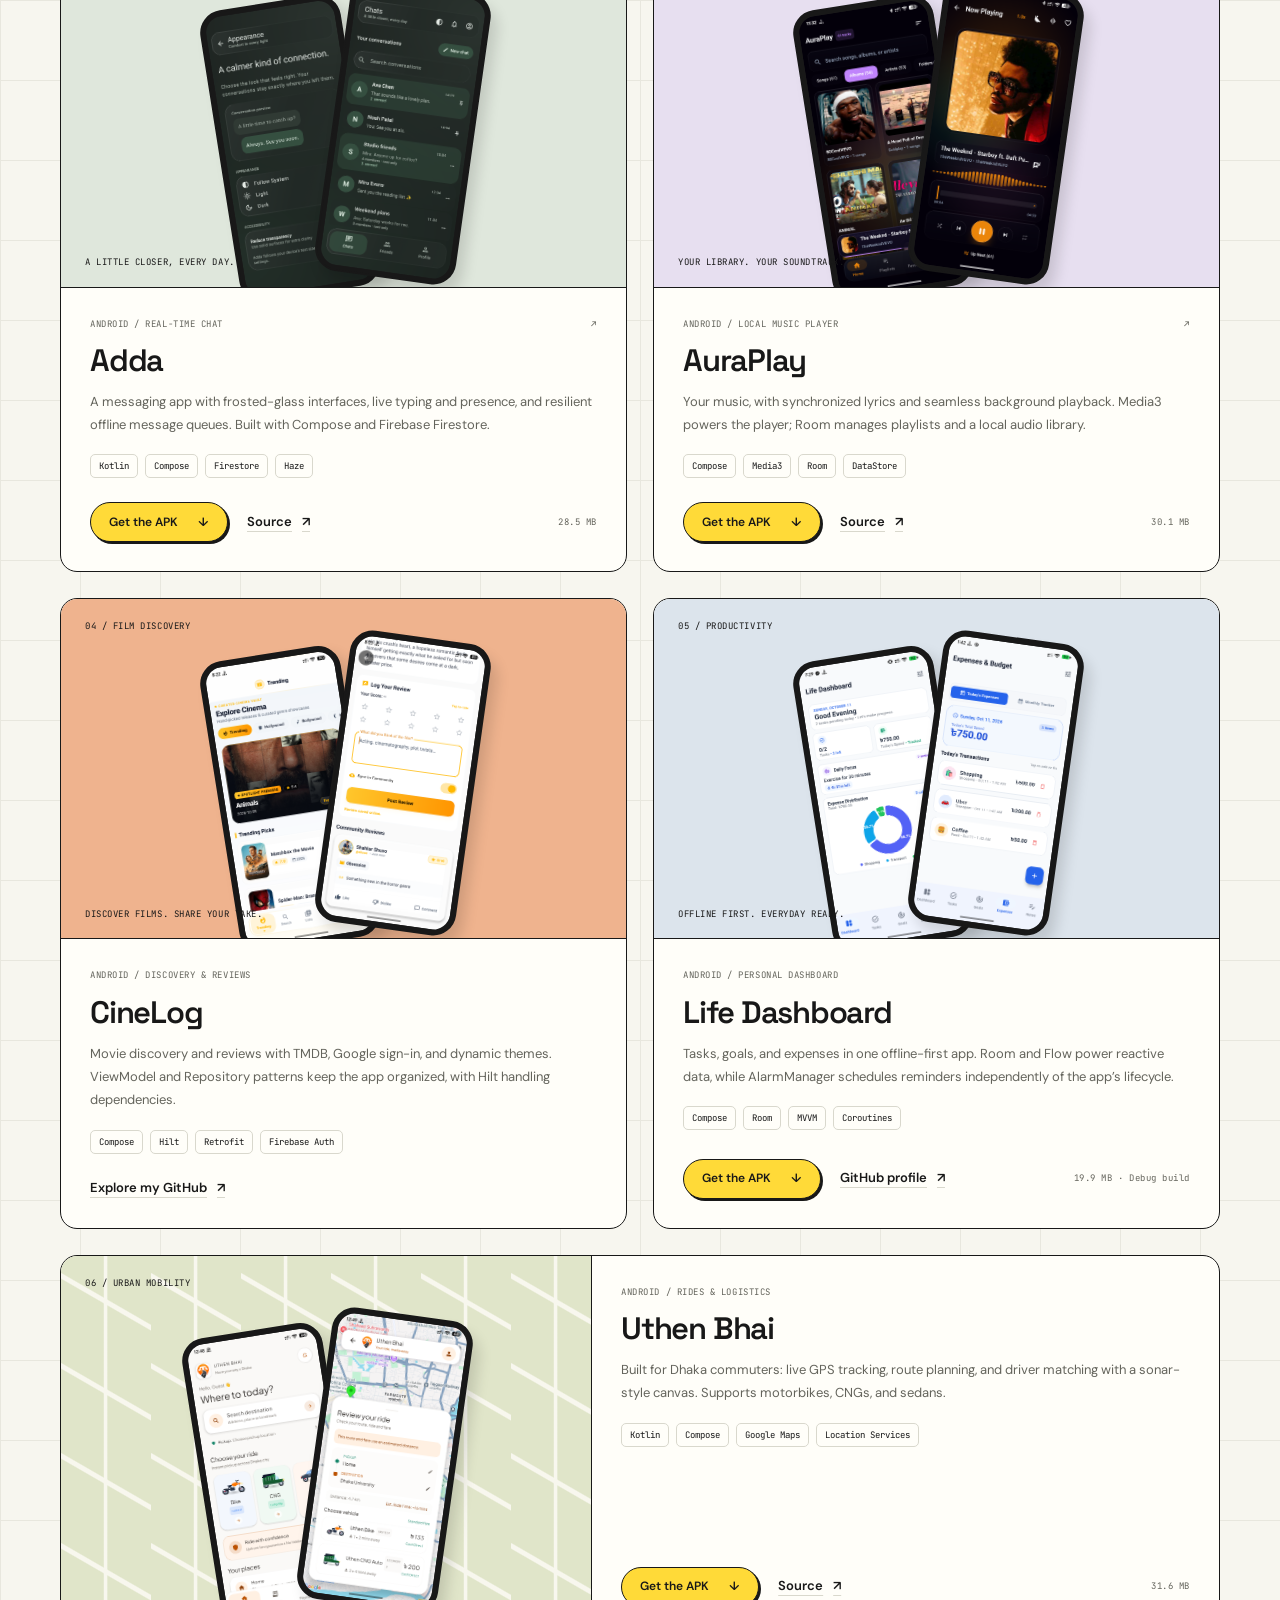
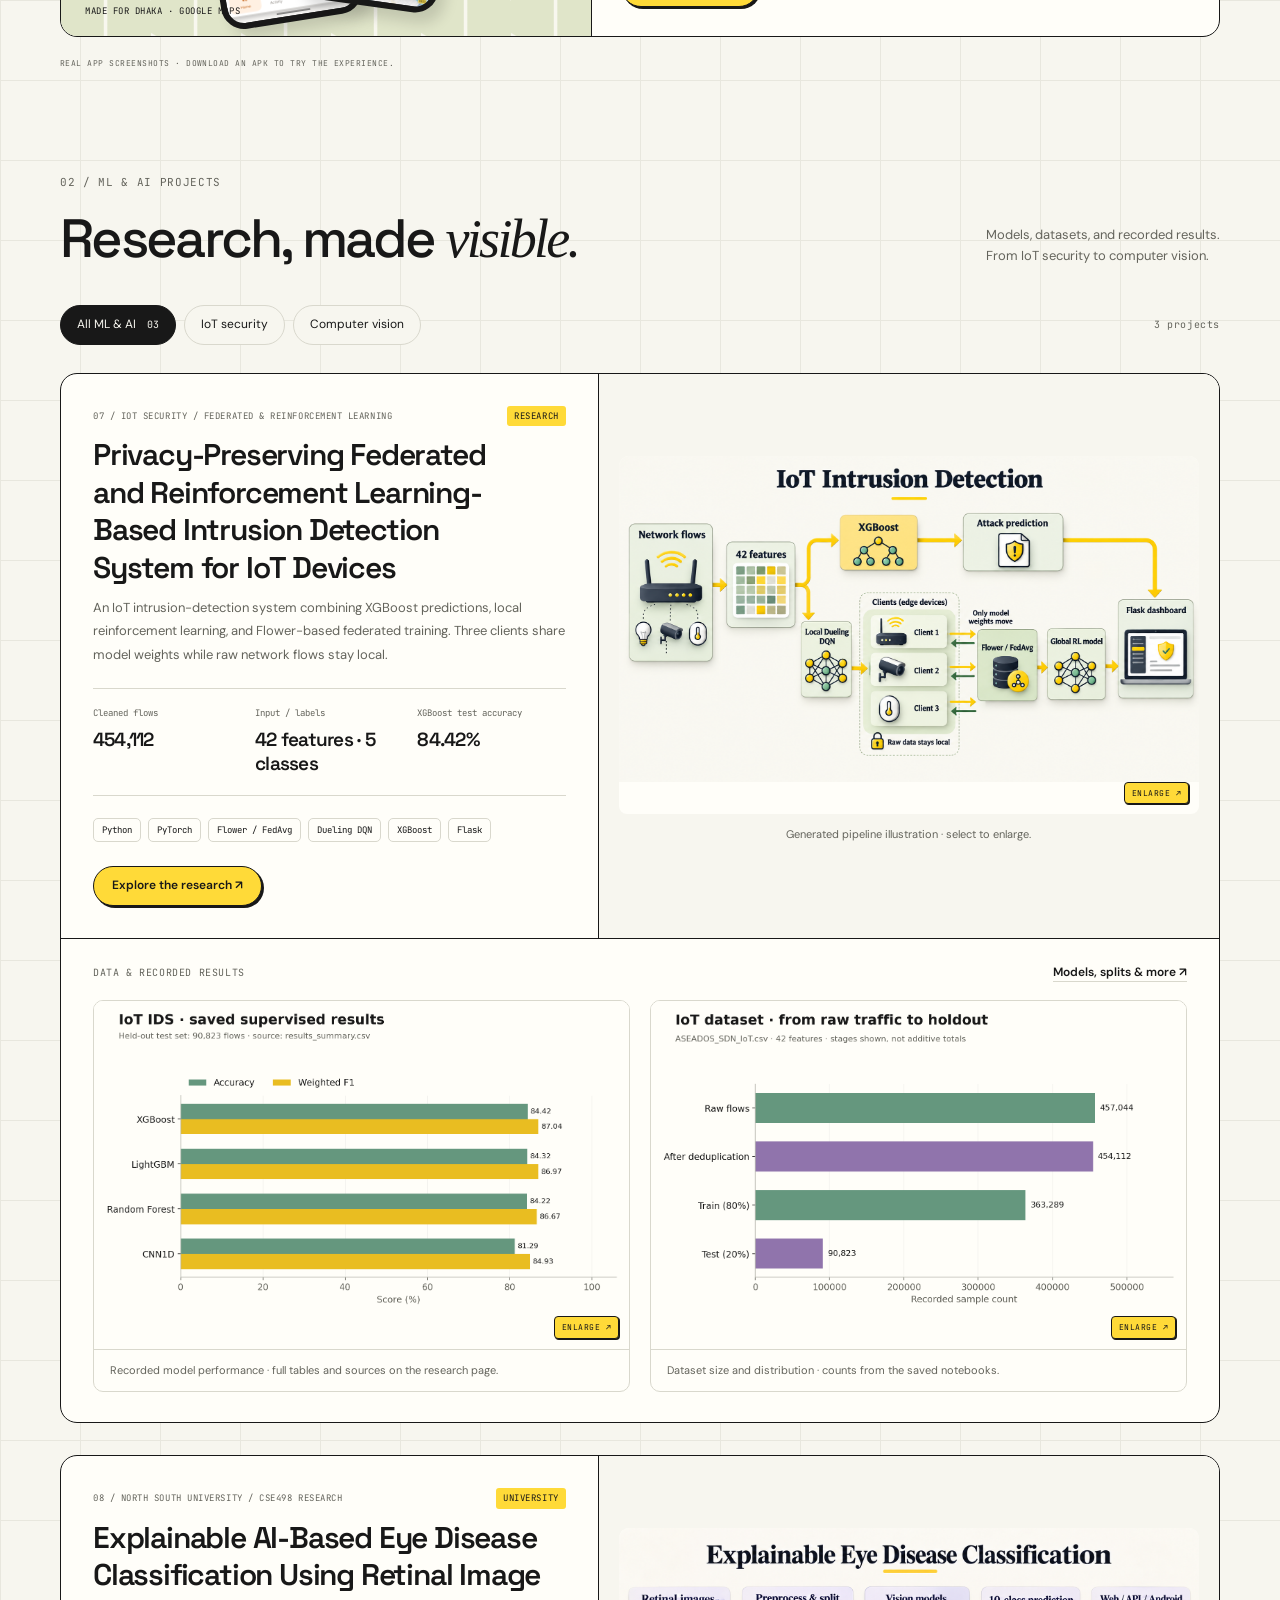
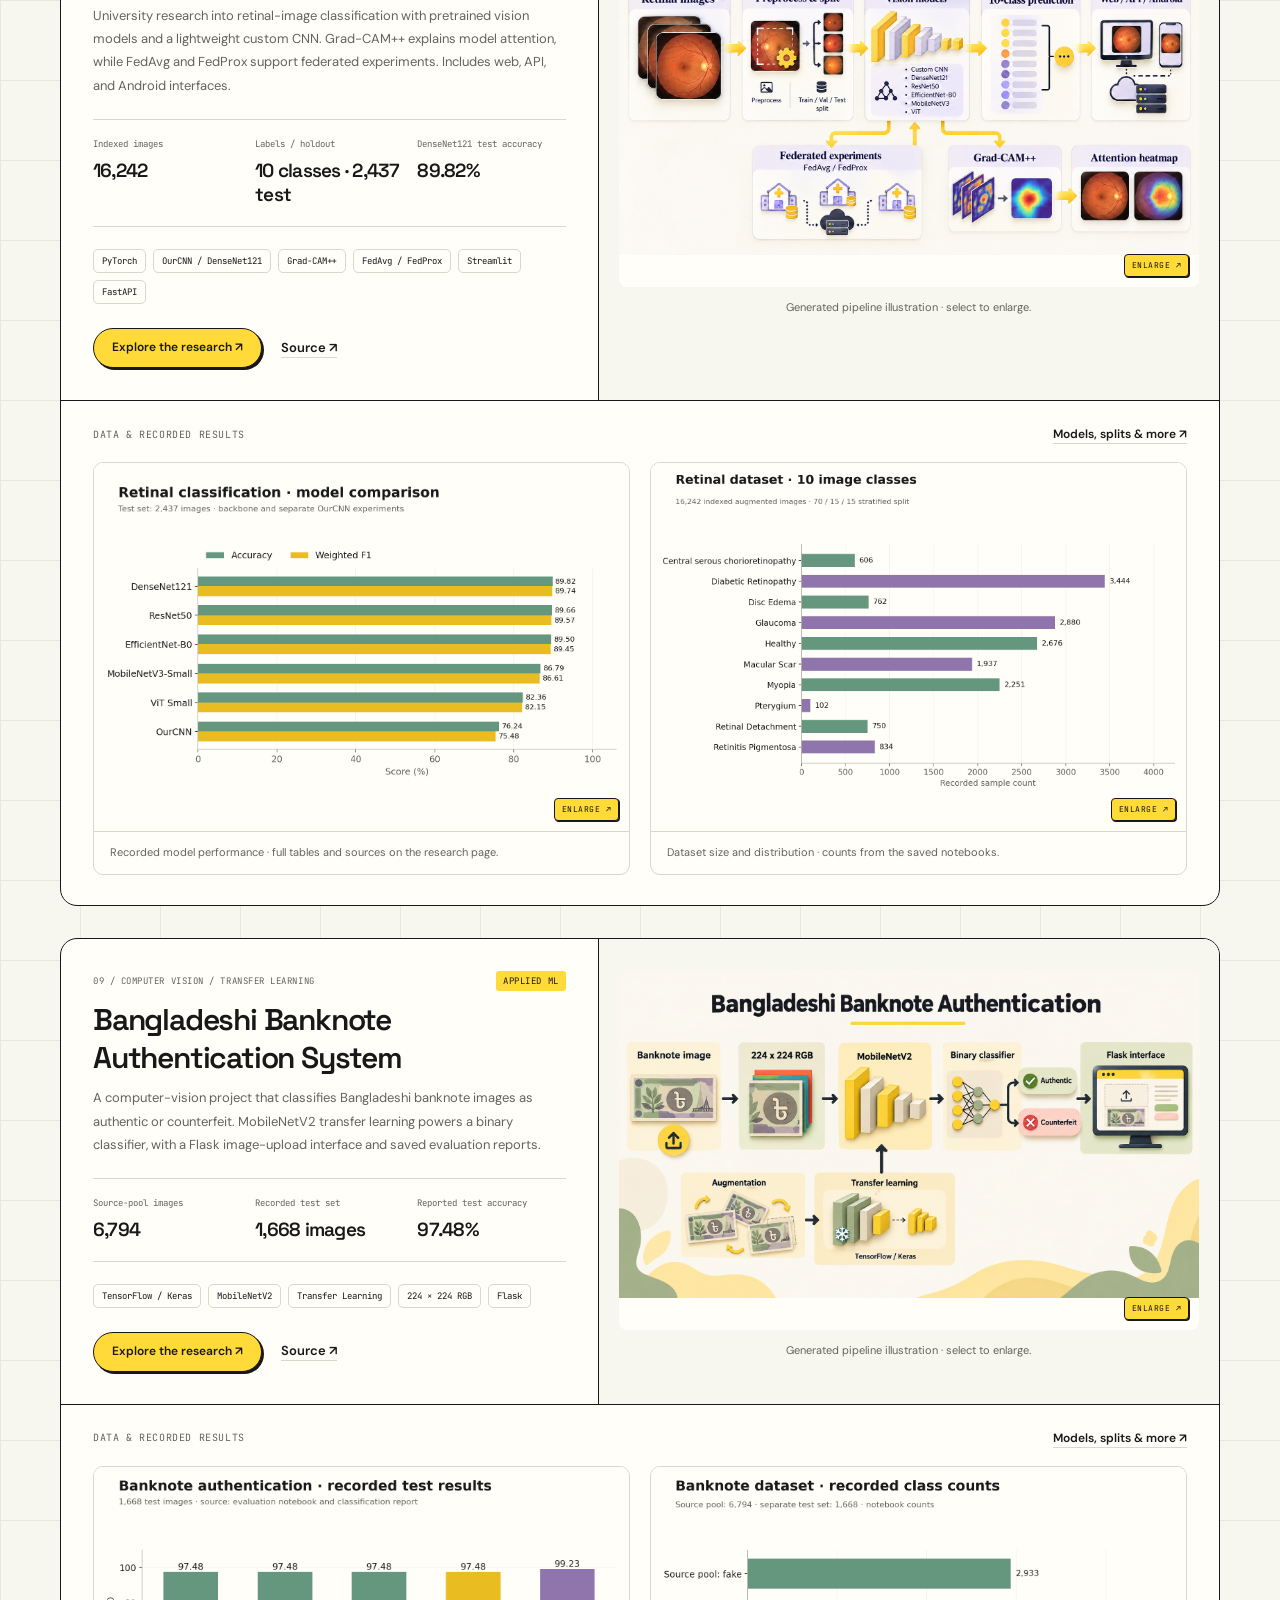
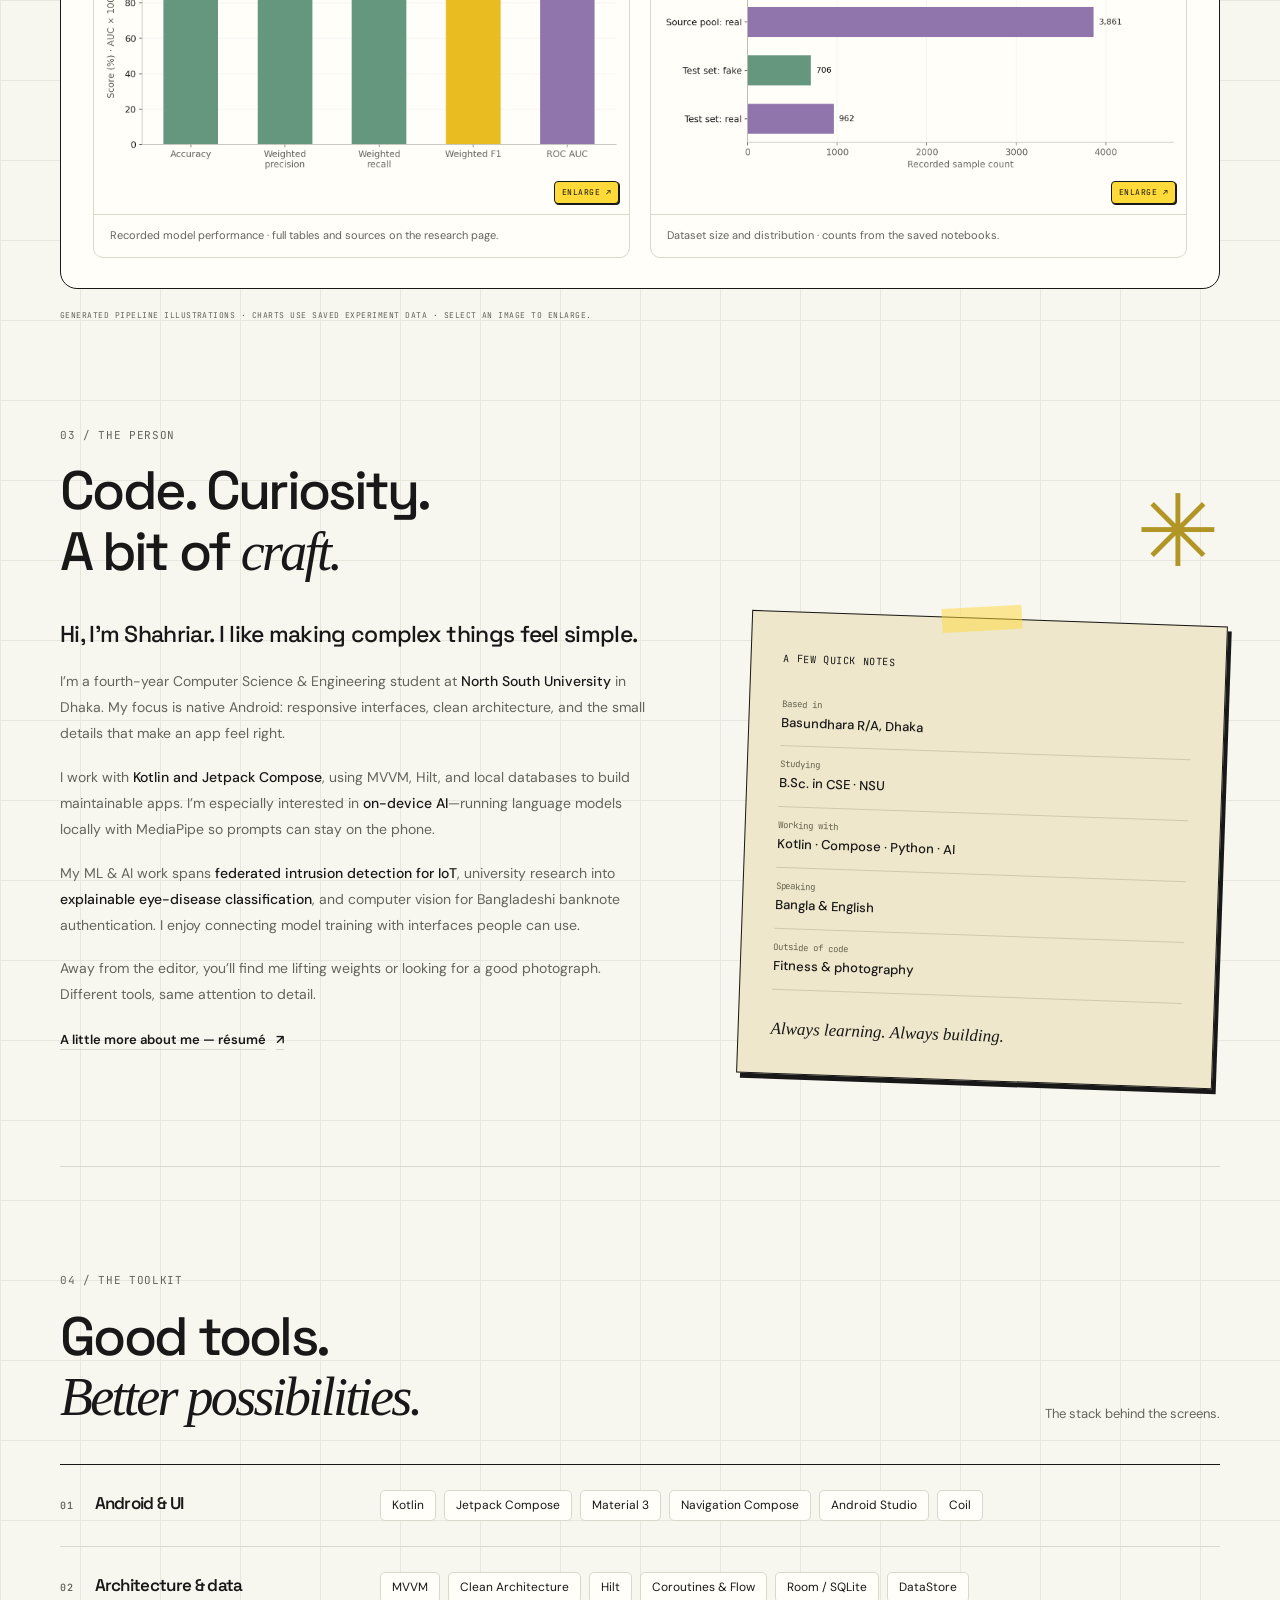
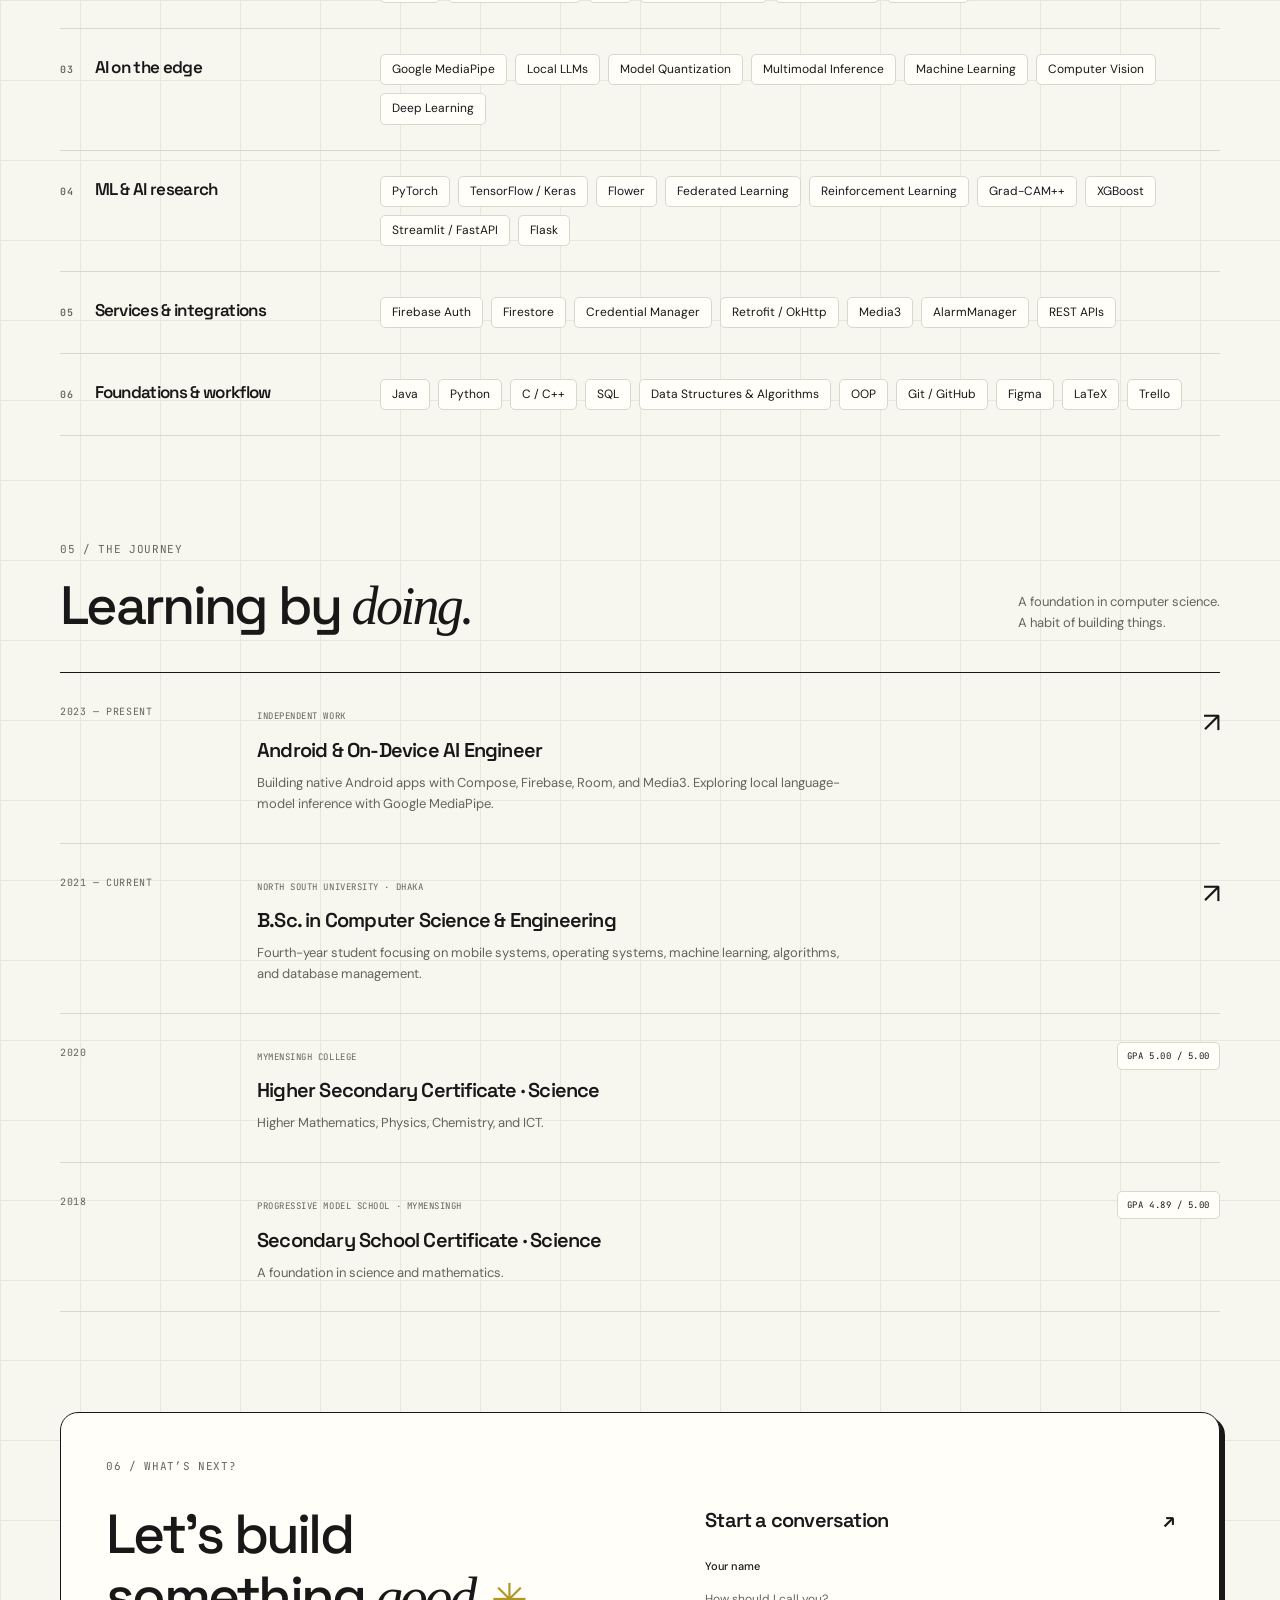
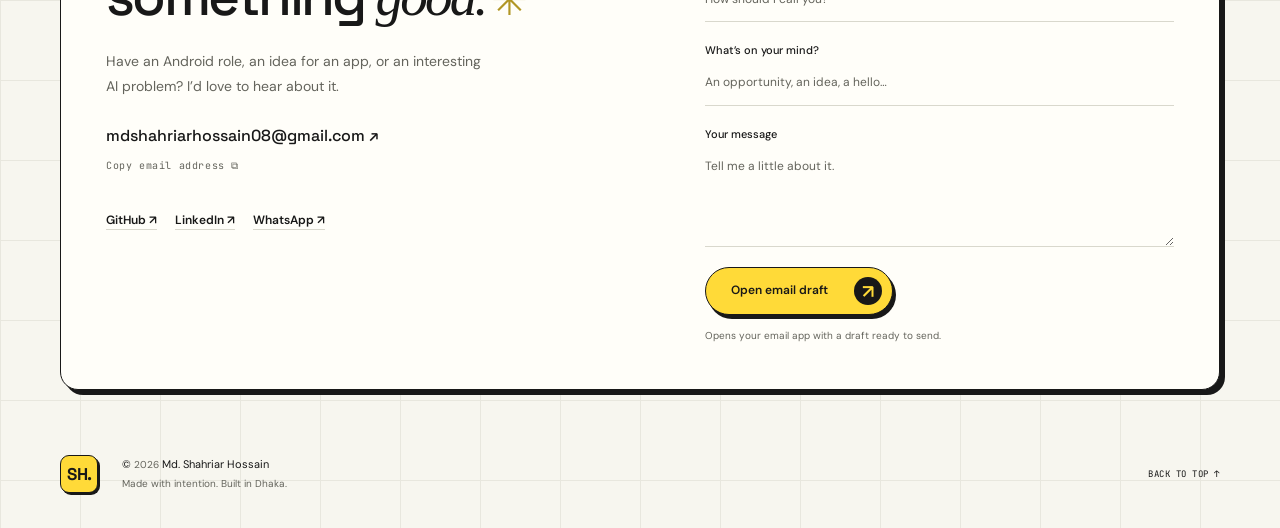
==== commit 75896522: "Separate Apps and ML AI sections and add research charts and pipelines" ====
--- a/index.html
+++ b/index.html
@@ -16,8 +16,8 @@
   <link rel="preconnect" href="https://fonts.googleapis.com" />
   <link rel="preconnect" href="https://fonts.gstatic.com" crossorigin />
   <link href="https://fonts.googleapis.com/css2?family=DM+Sans:wght@400;500;600;700&family=Space+Grotesk:wght@400;500;600;700&family=JetBrains+Mono:wght@400;500&display=swap" rel="stylesheet" />
-  <link rel="stylesheet" href="./styles.css?v=d56f8457c7d9" />
-  <script src="./script.js?v=558fb0f7904f" defer></script>
+  <link rel="stylesheet" href="./styles.css?v=b62952df2559" />
+  <script src="./script.js?v=2abb690acac2" defer></script>
 </head>
 <body>
   <a class="skip-link" href="#main">Skip to content</a>
@@ -25,7 +25,7 @@
     <nav class="nav shell" aria-label="Main navigation">
       <a class="brand" href="#hero" aria-label="Shahriar Hossain, home">SH<span class="brand-dot">.</span></a>
       <div class="nav-links" id="navLinks">
-        <a href="#work">Work</a><a href="#about">About</a><a href="#skills">Stack</a><a href="#education">Journey</a><a href="#contact">Contact <span aria-hidden="true">↗</span></a>
+        <a href="#apps">Apps</a><a href="#ai-ml">ML &amp; AI</a><a href="#about">About</a><a href="#skills">Stack</a><a href="#education">Journey</a><a href="#contact">Contact <span aria-hidden="true">↗</span></a>
       </div>
       <div class="nav-actions">
         <button class="icon-button theme-toggle" id="themeToggle" type="button" aria-label="Switch to dark theme" aria-pressed="false"><svg class="sun" viewBox="0 0 24 24" aria-hidden="true"><circle cx="12" cy="12" r="4"/><path d="M12 2v2m0 16v2M2 12h2m16 0h2M5 5l1.5 1.5m11 11L19 19M5 19l1.5-1.5m11-11L19 5"/></svg><svg class="moon" viewBox="0 0 24 24" aria-hidden="true"><path d="M20.6 14a9 9 0 0 1-10.5-10.6A9 9 0 1 0 20.6 14Z"/></svg></button>
@@ -45,70 +45,59 @@
         <div class="hero-intro">
           <p class="hero-lead">I build <strong>thoughtful Android apps</strong><br class="desktop-break"/> and AI that stays <span class="highlight">on your device.</span></p>
           <p class="hero-description">Kotlin, Jetpack Compose, and a little obsession with the details. CSE senior at North South University, building mobile experiences and researching explainable AI, federated learning, and IoT security.</p>
-          <div class="hero-actions"><a class="button button-primary" href="#work">Explore my work <span class="button-circle" aria-hidden="true">↘</span></a><a class="text-link" href="mailto:mdshahriarhossain08@gmail.com">Let’s talk <span aria-hidden="true">↗</span></a></div>
+          <div class="hero-actions"><a class="button button-primary" href="#apps">Explore my work <span class="button-circle" aria-hidden="true">↘</span></a><a class="text-link" href="mailto:mdshahriarhossain08@gmail.com">Let’s talk <span aria-hidden="true">↗</span></a></div>
         </div>
         <div class="hero-portrait"><div class="portrait-frame"><img src="./profile.jpeg" width="2071" height="2071" alt="Shahriar Hossain" fetchpriority="high"/><span class="portrait-caption">the person behind the pixels</span></div><span class="portrait-note">Hello, I’m Shahriar <span aria-hidden="true">✳</span></span></div>
       </div>
       <div class="hero-footer"><div class="hero-stats"><div><strong>09</strong><span>PROJECTS BUILT</span></div><div><strong>05</strong><span>APKS TO TRY</span></div><div><strong>03</strong><span>ML / AI PROJECTS</span></div></div><a class="scroll-hint mono" href="#work">SCROLL TO EXPLORE <span aria-hidden="true">↓</span></a></div>
     </section>
 
-    <section class="section work-section" id="work" aria-labelledby="workTitle">
-      <div class="section-heading"><div><span class="section-index mono">01 / SELECTED WORK</span><h2 id="workTitle">Ideas, made <span class="serif-word">real.</span></h2></div><p>From native Android apps<br/>to applied ML &amp; AI research.</p></div>
-      <div class="filter-row"><div class="project-filters" role="group" aria-label="Filter projects"><button class="filter active" data-filter="all" aria-pressed="true">All work <span>09</span></button><button class="filter" data-filter="ml" aria-pressed="false">ML &amp; AI <span>03</span></button><button class="filter" data-filter="ai" aria-pressed="false">On-device AI</button><button class="filter" data-filter="apk" aria-pressed="false">Try an APK <span>05</span></button><button class="filter" data-filter="compose" aria-pressed="false">Compose</button></div><span id="projectCount" class="mono project-count" role="status" aria-live="polite">9 projects</span></div>
-      <div class="project-grid">
-        <article class="project-card featured-project" data-category="ai apk compose">
+    <section class="section work-section apps-section" id="apps" aria-labelledby="appsTitle"><span class="section-anchor" id="work" aria-hidden="true"></span>
+      <div class="section-heading"><div><span class="section-index mono">01 / APPS</span><h2 id="appsTitle">Apps, built for <span class="serif-word">everyday.</span></h2></div><p>Native Android, thoughtful interfaces,<br/>and AI that runs on your device.</p></div>
+      <div class="filter-row"><div class="project-filters" role="group" aria-label="Filter apps"><button class="filter active" data-filter="all" aria-pressed="true">All apps <span>06</span></button><button class="filter" data-filter="ai" aria-pressed="false">On-device AI</button><button class="filter" data-filter="apk" aria-pressed="false">Try an APK <span>05</span></button><button class="filter" data-filter="compose" aria-pressed="false">Compose</button></div><span id="appProjectCount" class="mono project-count" role="status" aria-live="polite">6 projects</span></div>
+      <div class="project-grid"><article class="project-card featured-project" data-category="ai apk compose">
           <div class="project-copy"><div class="project-kicker mono"><span>01 / AI & EDGE COMPUTING</span><span class="tag-accent">FEATURED</span></div><h3>Solvix AI<span aria-hidden="true">✳</span></h3><p class="project-subtitle">Intelligence. On your device.</p><p class="project-description">A native Android assistant powered by LiteRT-LM. Chat, ask photo questions, and get streaming answers with formatted code blocks. Once a compatible model is installed, conversations run offline on your phone.</p><ul class="tech-tags" aria-label="Solvix AI technologies"><li>Kotlin</li><li>Jetpack Compose</li><li>LiteRT-LM</li><li>On-device LLMs</li></ul><div class="project-links"><a class="button button-small button-primary" href="https://github.com/Shahriar811/Solvix/releases/download/v1.3/Solvix-1.3-debug.apk" download="Solvix-1.3-debug.apk" title="Download Solvix 1.3 debug APK (67.8 MB)">Get the APK <span aria-hidden="true">↓</span></a><a class="text-link" href="https://github.com/Shahriar811/Solvix" target="_blank" rel="noopener noreferrer">Source <span aria-hidden="true">↗</span></a><span class="download-size mono">v1.3 · 67.8 MB · Debug build</span></div><p class="small-note mono">Models downloaded separately. Android 8.1+ · ARM64.</p></div>
           <div class="project-stage solvix-stage"><span class="stage-label mono">01 / ON-DEVICE AI</span><div class="phone-pair"><button class="screenshot-button phone phone-back" data-preview="./images/projects/solvix_chat.png" data-caption="Solvix — on-device chat and formatted code answers" aria-label="Enlarge Solvix chat screenshot"><img src="./images/projects/solvix_chat.png" width="1080" height="2340" alt="Solvix chat screen with a Python Fibonacci answer and syntax-highlighted code" loading="lazy"/></button><button class="screenshot-button phone phone-front" data-preview="./images/projects/solvix_models.png" data-caption="Solvix — model library, device checks, and appearance settings" aria-label="Enlarge Solvix model settings screenshot"><img src="./images/projects/solvix_models.png" width="1080" height="2340" alt="Solvix settings screen with appearance controls, device information, and available local AI models" loading="lazy"/></button></div><span class="stage-footnote mono">YOUR ASSISTANT. YOUR DEVICE.</span></div>
-        </article>
-        <article class="project-card" data-category="apk compose">
+        </article><article class="project-card" data-category="apk compose">
           <div class="project-stage adda-stage"><span class="stage-label mono">02 / MESSAGING</span><div class="phone-pair"><button class="screenshot-button phone phone-back" data-preview="./images/projects/adda_appearance.png" data-caption="Adda — appearance settings" aria-label="Enlarge Adda appearance screenshot"><img src="./images/projects/adda_appearance.png" width="1080" height="2340" alt="Adda appearance settings" loading="lazy"/></button><button class="screenshot-button phone phone-front" data-preview="./images/projects/adda_chat.png" data-caption="Adda — conversations" aria-label="Enlarge Adda chat screenshot"><img src="./images/projects/adda_chat.png" width="1080" height="2340" alt="Adda conversation list" loading="lazy"/></button></div><span class="stage-footnote mono">A LITTLE CLOSER, EVERY DAY.</span></div>
           <div class="project-copy"><div class="project-kicker mono"><span>ANDROID / REAL-TIME CHAT</span><span>↗</span></div><h3>Adda</h3><p class="project-description">A messaging app with frosted-glass interfaces, live typing and presence, and resilient offline message queues. Built with Compose and Firebase Firestore.</p><ul class="tech-tags" aria-label="Adda technologies"><li>Kotlin</li><li>Compose</li><li>Firestore</li><li>Haze</li></ul><div class="project-links"><a class="button button-small button-primary" href="./apk/Adda.apk" download>Get the APK <span aria-hidden="true">↓</span></a><a class="text-link" href="https://github.com/Shahriar811/Adda" target="_blank" rel="noopener noreferrer">Source <span aria-hidden="true">↗</span></a><span class="download-size mono">28.5 MB</span></div></div>
-        </article>
-        <article class="project-card" data-category="apk compose">
+        </article><article class="project-card" data-category="apk compose">
           <div class="project-stage aura-stage"><span class="stage-label mono">03 / MUSIC & MEDIA</span><div class="phone-pair"><button class="screenshot-button phone phone-back" data-preview="./images/projects/home_screen.png" data-caption="AuraPlay — music library" aria-label="Enlarge AuraPlay library screenshot"><img src="./images/projects/home_screen.png" width="1080" height="2340" alt="AuraPlay music library" loading="lazy"/></button><button class="screenshot-button phone phone-front" data-preview="./images/projects/now_playing.png" data-caption="AuraPlay — now playing" aria-label="Enlarge AuraPlay player screenshot"><img src="./images/projects/now_playing.png" width="1080" height="2340" alt="AuraPlay now playing screen" loading="lazy"/></button></div><span class="stage-footnote mono">YOUR LIBRARY. YOUR SOUNDTRACK.</span></div>
           <div class="project-copy"><div class="project-kicker mono"><span>ANDROID / LOCAL MUSIC PLAYER</span><span>↗</span></div><h3>AuraPlay</h3><p class="project-description">Your music, with synchronized lyrics and seamless background playback. Media3 powers the player; Room manages playlists and a local audio library.</p><ul class="tech-tags" aria-label="AuraPlay technologies"><li>Compose</li><li>Media3</li><li>Room</li><li>DataStore</li></ul><div class="project-links"><a class="button button-small button-primary" href="./apk/AuraPlay.apk" download>Get the APK <span aria-hidden="true">↓</span></a><a class="text-link" href="https://github.com/Shahriar811/AuraPlay" target="_blank" rel="noopener noreferrer">Source <span aria-hidden="true">↗</span></a><span class="download-size mono">30.1 MB</span></div></div>
-        </article>
-        <article class="project-card" data-category="compose">
+        </article><article class="project-card" data-category="compose">
           <div class="project-stage cinelog-stage"><span class="stage-label mono">04 / FILM DISCOVERY</span><div class="phone-pair"><button class="screenshot-button phone phone-back" data-preview="./images/projects/cinelog_trending.png" data-caption="CineLog — trending films and cinema discovery" aria-label="Enlarge CineLog trending screenshot"><img src="./images/projects/cinelog_trending.png" width="1080" height="2340" alt="CineLog trending screen with featured films and curated movie picks" loading="lazy"/></button><button class="screenshot-button phone phone-front" data-preview="./images/projects/cinelog_reviews.png" data-caption="CineLog — film ratings and community reviews" aria-label="Enlarge CineLog reviews screenshot"><img src="./images/projects/cinelog_reviews.png" width="1080" height="2340" alt="CineLog review screen with star ratings, a review form, and community reviews" loading="lazy"/></button></div><span class="stage-footnote mono">DISCOVER FILMS. SHARE YOUR TAKE.</span></div>
           <div class="project-copy"><div class="project-kicker mono">ANDROID / DISCOVERY & REVIEWS</div><h3>CineLog</h3><p class="project-description">Movie discovery and reviews with TMDB, Google sign-in, and dynamic themes. ViewModel and Repository patterns keep the app organized, with Hilt handling dependencies.</p><ul class="tech-tags" aria-label="CineLog technologies"><li>Compose</li><li>Hilt</li><li>Retrofit</li><li>Firebase Auth</li></ul><a class="text-link" href="https://github.com/Shahriar811" target="_blank" rel="noopener noreferrer">Explore my GitHub <span aria-hidden="true">↗</span></a></div>
-        </article>
-        <article class="project-card" data-category="apk compose">
+        </article><article class="project-card" data-category="apk compose">
           <div class="project-stage life-stage"><span class="stage-label mono">05 / PRODUCTIVITY</span><div class="phone-pair"><button class="screenshot-button phone phone-back" data-preview="./images/projects/life_dashboard_home.png?v=0efa6e105475" data-caption="Life Dashboard — tasks, daily focus, and expense distribution" aria-label="Enlarge Life Dashboard home screenshot"><img src="./images/projects/life_dashboard_home.png?v=0efa6e105475" width="1080" height="2340" alt="Life Dashboard home screen with tasks, daily spending, daily focus, and an expense distribution chart" loading="lazy"/></button><button class="screenshot-button phone phone-front" data-preview="./images/projects/life_dashboard_expenses.png" data-caption="Life Dashboard — expenses and budget" aria-label="Enlarge Life Dashboard expenses screenshot"><img src="./images/projects/life_dashboard_expenses.png" width="1080" height="2340" alt="Life Dashboard expenses screen with daily totals and categorized transactions" loading="lazy"/></button></div><span class="stage-footnote mono">OFFLINE FIRST. EVERYDAY READY.</span></div>
           <div class="project-copy"><div class="project-kicker mono">ANDROID / PERSONAL DASHBOARD</div><h3>Life Dashboard</h3><p class="project-description">Tasks, goals, and expenses in one offline-first app. Room and Flow power reactive data, while AlarmManager schedules reminders independently of the app’s lifecycle.</p><ul class="tech-tags" aria-label="Life Dashboard technologies"><li>Compose</li><li>Room</li><li>MVVM</li><li>Coroutines</li></ul><div class="project-links"><a class="button button-small button-primary" href="./apk/LifeDashboard-debug.apk" download="LifeDashboard-debug.apk" title="Download Life Dashboard debug APK (19.9 MB)">Get the APK <span aria-hidden="true">↓</span></a><a class="text-link" href="https://github.com/Shahriar811" target="_blank" rel="noopener noreferrer">GitHub profile <span aria-hidden="true">↗</span></a><span class="download-size mono">19.9 MB · Debug build</span></div></div>
-        </article>
-        <article class="project-card mobility-project" data-category="apk compose">
+        </article><article class="project-card mobility-project" data-category="apk compose">
           <div class="project-stage mobility-stage"><span class="stage-label mono">06 / URBAN MOBILITY</span><div class="phone-pair"><button class="screenshot-button phone phone-back" data-preview="./images/projects/uthen_bhai_home.png" data-caption="Uthen Bhai — home and ride selection" aria-label="Enlarge Uthen Bhai home screenshot"><img src="./images/projects/uthen_bhai_home.png" width="1080" height="2340" alt="Uthen Bhai home screen with Bike, CNG, and Car ride options" loading="lazy"/></button><button class="screenshot-button phone phone-front" data-preview="./images/projects/uthen_bhai_ride.png" data-caption="Uthen Bhai — route and fare review" aria-label="Enlarge Uthen Bhai ride screenshot"><img src="./images/projects/uthen_bhai_ride.png" width="1080" height="2340" alt="Uthen Bhai ride review with Google Maps, route details, and estimated fares" loading="lazy"/></button></div><span class="stage-footnote mono">MADE FOR DHAKA · GOOGLE MAPS</span></div>
           <div class="project-copy"><div class="project-kicker mono">ANDROID / RIDES & LOGISTICS</div><h3>Uthen Bhai</h3><p class="project-description">Built for Dhaka commuters: live GPS tracking, route planning, and driver matching with a sonar-style canvas. Supports motorbikes, CNGs, and sedans.</p><ul class="tech-tags" aria-label="Uthen Bhai technologies"><li>Kotlin</li><li>Compose</li><li>Google Maps</li><li>Location Services</li></ul><div class="project-links"><a class="button button-small button-primary" href="./apk/UthenBhai.apk" download>Get the APK <span aria-hidden="true">↓</span></a><a class="text-link" href="https://github.com/Shahriar811/UthenBhai" target="_blank" rel="noopener noreferrer">Source <span aria-hidden="true">↗</span></a><span class="download-size mono">31.6 MB</span></div></div>
-        </article>
-        <article class="project-card ids-project research-project" data-category="ml" id="iot-ids">
-          <div class="project-copy">
-            <div class="project-kicker mono"><span>07 / IOT SECURITY &amp; FEDERATED AI</span><span class="tag-accent">RESEARCH</span></div>
-            <h3>Privacy-Preserving Federated and Reinforcement Learning-Based Intrusion Detection System for IoT Devices</h3>
-            <p class="project-subtitle">Collaborative learning. Local network data.</p>
-            <p class="project-description">An IoT intrusion-detection system combining XGBoost predictions with a Dueling DQN agent and Flower-based federated learning. Three clients train locally and share model weights through FedAvg. A Flask dashboard compares supervised, RL, and federated decisions and monitors training status.</p>
-            <ul class="tech-tags" aria-label="IoT intrusion detection technologies"><li>Python</li><li>PyTorch</li><li>Flower / FedAvg</li><li>Dueling DQN</li><li>XGBoost</li><li>Flask</li></ul>
-            <div class="project-links"><a class="button button-small button-primary" href="./projects/iot-intrusion-detection.html">Project overview <span aria-hidden="true">↗</span></a></div>
-          </div>
-          <div class="project-stage ids-stage"><span class="stage-label mono">LOCAL TRAINING → SHARED MODEL</span><img class="research-illustration" src="./images/projects/iot_federated_workflow.svg" width="440" height="260" alt="Three local clients send model weights to a federated server, which returns a shared intrusion-detection model" loading="lazy"/><span class="stage-footnote mono">3 CLIENTS · WEIGHTS SHARED · RAW FLOWS LOCAL</span></div>
-        </article>
-        <article class="project-card research-project" data-category="ml" id="retinal-research">
-          <div class="project-stage retinal-stage"><span class="stage-label mono">08 / EXPLAINABLE COMPUTER VISION</span><img class="research-illustration" src="./images/projects/retinal_xai_workflow.svg" width="440" height="260" alt="Retinal images pass through a CNN for classification, with Grad-CAM++ explaining the model's focus" loading="lazy"/><span class="stage-footnote mono">RETINAL IMAGES → CLASSIFICATION + EXPLANATION</span></div>
-          <div class="project-copy"><div class="project-kicker mono"><span>NORTH SOUTH UNIVERSITY / CSE498 RESEARCH</span><span class="tag-accent">UNIVERSITY</span></div><h3>Explainable AI-Based Eye Disease Classification Using Retinal Image</h3><p class="project-description">University research into multi-eye-disease classification using a custom lightweight CNN and established deep-learning architectures. Grad-CAM++ visualizes model attention, while FedAvg and FedProx support federated-learning experiments. Includes a Streamlit interface, FastAPI backend, and Android client.</p><ul class="tech-tags" aria-label="Retinal eye disease research technologies"><li>PyTorch</li><li>CNNs</li><li>Grad-CAM++</li><li>FedAvg / FedProx</li><li>Streamlit</li><li>FastAPI</li></ul><div class="project-links"><a class="button button-small button-primary" href="https://github.com/Shahriar811/Explainable-AI-Based-Eye-Disease-Classification-Using-Retinal-Image" target="_blank" rel="noopener noreferrer">View research <span aria-hidden="true">↗</span></a></div></div>
-        </article>
-        <article class="project-card research-project" data-category="ml" id="banknote-authentication">
-          <div class="project-stage banknote-stage"><span class="stage-label mono">09 / BANKNOTE AUTHENTICATION</span><img class="research-illustration" src="./images/projects/banknote_workflow.svg" width="440" height="260" alt="An uploaded banknote image is processed by MobileNetV2 to classify it as authentic or counterfeit" loading="lazy"/><span class="stage-footnote mono">IMAGE UPLOAD → MODEL INFERENCE → PREDICTION</span></div>
-          <div class="project-copy"><div class="project-kicker mono"><span>APPLIED ML / COMPUTER VISION</span><span>↗</span></div><h3>Bangladeshi Banknote Authentication System</h3><p class="project-description">A computer-vision project for distinguishing authentic and counterfeit Bangladeshi banknotes. Uses MobileNetV2 transfer learning with TensorFlow/Keras, image augmentation, and a Flask image-upload interface. Evaluation notebooks include classification reports, confusion matrices, and ROC curves.</p><ul class="tech-tags" aria-label="Banknote authentication technologies"><li>Python</li><li>TensorFlow / Keras</li><li>MobileNetV2</li><li>Transfer Learning</li><li>Flask</li></ul><div class="project-links"><a class="button button-small button-primary" href="https://github.com/Shahriar811/Bangladeshi-Banknote-authentication-system" target="_blank" rel="noopener noreferrer">View project <span aria-hidden="true">↗</span></a></div></div>
-        </article>
-      </div>
-      <p class="work-note mono">ANDROID CARDS SHOW REAL APP SCREENSHOTS. ML &amp; AI CARDS SHOW ILLUSTRATED PROJECT WORKFLOWS.</p>
+        </article></div><p class="work-note mono">REAL APP SCREENSHOTS · DOWNLOAD AN APK TO TRY THE EXPERIENCE.</p>
     </section>
-
+    <section class="section work-section ml-section" id="ai-ml" aria-labelledby="mlTitle">
+      <div class="section-heading"><div><span class="section-index mono">02 / ML &amp; AI PROJECTS</span><h2 id="mlTitle">Research, made <span class="serif-word">visible.</span></h2></div><p>Models, datasets, and recorded results.<br/>From IoT security to computer vision.</p></div>
+      <div class="filter-row"><div class="project-filters" role="group" aria-label="Filter ML and AI projects"><button class="filter active" data-filter="all" aria-pressed="true">All ML &amp; AI <span>03</span></button><button class="filter" data-filter="security" aria-pressed="false">IoT security</button><button class="filter" data-filter="vision" aria-pressed="false">Computer vision</button></div><span id="mlProjectCount" class="mono project-count" role="status" aria-live="polite">3 projects</span></div>
+      <div class="project-grid research-grid"><article class="project-card research-project research-showcase" data-category="ml security" id="iot-ids">
+      <div class="project-copy"><div class="project-kicker mono"><span>07 / IOT SECURITY / FEDERATED &amp; REINFORCEMENT LEARNING</span><span class="tag-accent">RESEARCH</span></div><h3>Privacy-Preserving Federated and Reinforcement Learning-Based Intrusion Detection System for IoT Devices</h3><p class="project-description">An IoT intrusion-detection system combining XGBoost predictions, local reinforcement learning, and Flower-based federated training. Three clients share model weights while raw network flows stay local.</p><dl class="research-metrics"><div><dt>Cleaned flows</dt><dd>454,112</dd></div><div><dt>Input / labels</dt><dd>42 features · 5 classes</dd></div><div><dt>XGBoost test accuracy</dt><dd>84.42%</dd></div></dl><ul class="tech-tags"><li>Python</li><li>PyTorch</li><li>Flower / FedAvg</li><li>Dueling DQN</li><li>XGBoost</li><li>Flask</li></ul><div class="project-links"><a class="button button-small button-primary" href="./projects/iot-intrusion-detection.html">Explore the research ↗</a></div></div>
+      <div class="research-pipeline-stage"><figure class="research-figure"><button class="figure-preview" type="button" data-preview="./images/projects/research/iot-generated-pipeline.png" data-preview-kind="chart" data-caption="Generated pipeline illustration · select to enlarge." aria-label="Enlarge Generated pipeline illustration · select to enlarge."><img src="./images/projects/research/iot-generated-pipeline.png" width="1672" height="941" alt="Privacy-Preserving Federated and Reinforcement Learning-Based Intrusion Detection System for IoT Devices — illustrated pipeline" loading="lazy"/><span class="figure-enlarge mono" aria-hidden="true">ENLARGE ↗</span></button><figcaption>Generated pipeline illustration · select to enlarge.</figcaption></figure></div>
+      <div class="research-card-evidence"><div class="evidence-heading"><span class="mono">DATA & RECORDED RESULTS</span><a class="text-link" href="./projects/iot-intrusion-detection.html#results">Models, splits & more ↗</a></div><div class="research-gallery"><figure class="research-figure"><button class="figure-preview" type="button" data-preview="./images/projects/research/iot-model-performance.png" data-preview-kind="chart" data-caption="Recorded model performance · full tables and sources on the research page." aria-label="Enlarge Recorded model performance · full tables and sources on the research page."><img src="./images/projects/research/iot-model-performance.png" width="1457" height="859" alt="Recorded model performance · full tables and sources on the research page." loading="lazy"/><span class="figure-enlarge mono" aria-hidden="true">ENLARGE ↗</span></button><figcaption>Recorded model performance · full tables and sources on the research page.</figcaption></figure><figure class="research-figure"><button class="figure-preview" type="button" data-preview="./images/projects/research/iot-dataset-size.png" data-preview-kind="chart" data-caption="Dataset size and distribution · counts from the saved notebooks." aria-label="Enlarge Dataset size and distribution · counts from the saved notebooks."><img src="./images/projects/research/iot-dataset-size.png" width="1457" height="859" alt="Dataset size and distribution · counts from the saved notebooks." loading="lazy"/><span class="figure-enlarge mono" aria-hidden="true">ENLARGE ↗</span></button><figcaption>Dataset size and distribution · counts from the saved notebooks.</figcaption></figure></div></div>
+    </article><article class="project-card research-project research-showcase" data-category="ml vision" id="retinal-research">
+      <div class="project-copy"><div class="project-kicker mono"><span>08 / NORTH SOUTH UNIVERSITY / CSE498 RESEARCH</span><span class="tag-accent">UNIVERSITY</span></div><h3>Explainable AI-Based Eye Disease Classification Using Retinal Image</h3><p class="project-description">University research into retinal-image classification with pretrained vision models and a lightweight custom CNN. Grad-CAM++ explains model attention, while FedAvg and FedProx support federated experiments. Includes web, API, and Android interfaces.</p><dl class="research-metrics"><div><dt>Indexed images</dt><dd>16,242</dd></div><div><dt>Labels / holdout</dt><dd>10 classes · 2,437 test</dd></div><div><dt>DenseNet121 test accuracy</dt><dd>89.82%</dd></div></dl><ul class="tech-tags"><li>PyTorch</li><li>OurCNN / DenseNet121</li><li>Grad-CAM++</li><li>FedAvg / FedProx</li><li>Streamlit</li><li>FastAPI</li></ul><div class="project-links"><a class="button button-small button-primary" href="./projects/retinal-eye-disease.html">Explore the research ↗</a><a class="text-link" href="https://github.com/Shahriar811/Explainable-AI-Based-Eye-Disease-Classification-Using-Retinal-Image" target="_blank" rel="noopener noreferrer">Source ↗</a></div></div>
+      <div class="research-pipeline-stage"><figure class="research-figure"><button class="figure-preview" type="button" data-preview="./images/projects/research/retinal-generated-pipeline.png" data-preview-kind="chart" data-caption="Generated pipeline illustration · select to enlarge." aria-label="Enlarge Generated pipeline illustration · select to enlarge."><img src="./images/projects/research/retinal-generated-pipeline.png" width="1672" height="941" alt="Explainable AI-Based Eye Disease Classification Using Retinal Image — illustrated pipeline" loading="lazy"/><span class="figure-enlarge mono" aria-hidden="true">ENLARGE ↗</span></button><figcaption>Generated pipeline illustration · select to enlarge.</figcaption></figure></div>
+      <div class="research-card-evidence"><div class="evidence-heading"><span class="mono">DATA & RECORDED RESULTS</span><a class="text-link" href="./projects/retinal-eye-disease.html#results">Models, splits & more ↗</a></div><div class="research-gallery"><figure class="research-figure"><button class="figure-preview" type="button" data-preview="./images/projects/research/retinal-model-performance.png" data-preview-kind="chart" data-caption="Recorded model performance · full tables and sources on the research page." aria-label="Enlarge Recorded model performance · full tables and sources on the research page."><img src="./images/projects/research/retinal-model-performance.png" width="1457" height="859" alt="Recorded model performance · full tables and sources on the research page." loading="lazy"/><span class="figure-enlarge mono" aria-hidden="true">ENLARGE ↗</span></button><figcaption>Recorded model performance · full tables and sources on the research page.</figcaption></figure><figure class="research-figure"><button class="figure-preview" type="button" data-preview="./images/projects/research/retinal-dataset-distribution.png" data-preview-kind="chart" data-caption="Dataset size and distribution · counts from the saved notebooks." aria-label="Enlarge Dataset size and distribution · counts from the saved notebooks."><img src="./images/projects/research/retinal-dataset-distribution.png" width="1618" height="1016" alt="Dataset size and distribution · counts from the saved notebooks." loading="lazy"/><span class="figure-enlarge mono" aria-hidden="true">ENLARGE ↗</span></button><figcaption>Dataset size and distribution · counts from the saved notebooks.</figcaption></figure></div></div>
+    </article><article class="project-card research-project research-showcase" data-category="ml vision" id="banknote-authentication">
+      <div class="project-copy"><div class="project-kicker mono"><span>09 / COMPUTER VISION / TRANSFER LEARNING</span><span class="tag-accent">APPLIED ML</span></div><h3>Bangladeshi Banknote Authentication System</h3><p class="project-description">A computer-vision project that classifies Bangladeshi banknote images as authentic or counterfeit. MobileNetV2 transfer learning powers a binary classifier, with a Flask image-upload interface and saved evaluation reports.</p><dl class="research-metrics"><div><dt>Source-pool images</dt><dd>6,794</dd></div><div><dt>Recorded test set</dt><dd>1,668 images</dd></div><div><dt>Reported test accuracy</dt><dd>97.48%</dd></div></dl><ul class="tech-tags"><li>TensorFlow / Keras</li><li>MobileNetV2</li><li>Transfer Learning</li><li>224 × 224 RGB</li><li>Flask</li></ul><div class="project-links"><a class="button button-small button-primary" href="./projects/banknote-authentication.html">Explore the research ↗</a><a class="text-link" href="https://github.com/Shahriar811/Bangladeshi-Banknote-authentication-system" target="_blank" rel="noopener noreferrer">Source ↗</a></div></div>
+      <div class="research-pipeline-stage"><figure class="research-figure"><button class="figure-preview" type="button" data-preview="./images/projects/research/banknote-generated-pipeline.png" data-preview-kind="chart" data-caption="Generated pipeline illustration · select to enlarge." aria-label="Enlarge Generated pipeline illustration · select to enlarge."><img src="./images/projects/research/banknote-generated-pipeline.png" width="1672" height="941" alt="Bangladeshi Banknote Authentication System — illustrated pipeline" loading="lazy"/><span class="figure-enlarge mono" aria-hidden="true">ENLARGE ↗</span></button><figcaption>Generated pipeline illustration · select to enlarge.</figcaption></figure></div>
+      <div class="research-card-evidence"><div class="evidence-heading"><span class="mono">DATA & RECORDED RESULTS</span><a class="text-link" href="./projects/banknote-authentication.html#results">Models, splits & more ↗</a></div><div class="research-gallery"><figure class="research-figure"><button class="figure-preview" type="button" data-preview="./images/projects/research/banknote-test-performance.png" data-preview-kind="chart" data-caption="Recorded model performance · full tables and sources on the research page." aria-label="Enlarge Recorded model performance · full tables and sources on the research page."><img src="./images/projects/research/banknote-test-performance.png" width="1458" height="859" alt="Recorded model performance · full tables and sources on the research page." loading="lazy"/><span class="figure-enlarge mono" aria-hidden="true">ENLARGE ↗</span></button><figcaption>Recorded model performance · full tables and sources on the research page.</figcaption></figure><figure class="research-figure"><button class="figure-preview" type="button" data-preview="./images/projects/research/banknote-dataset-distribution.png" data-preview-kind="chart" data-caption="Dataset size and distribution · counts from the saved notebooks." aria-label="Enlarge Dataset size and distribution · counts from the saved notebooks."><img src="./images/projects/research/banknote-dataset-distribution.png" width="1457" height="859" alt="Dataset size and distribution · counts from the saved notebooks." loading="lazy"/><span class="figure-enlarge mono" aria-hidden="true">ENLARGE ↗</span></button><figcaption>Dataset size and distribution · counts from the saved notebooks.</figcaption></figure></div></div>
+    </article></div><p class="work-note mono">GENERATED PIPELINE ILLUSTRATIONS · CHARTS USE SAVED EXPERIMENT DATA · SELECT AN IMAGE TO ENLARGE.</p>
+    </section>
     <section class="section about-section" id="about" aria-labelledby="aboutTitle">
-      <div class="section-heading"><div><span class="section-index mono">02 / THE PERSON</span><h2 id="aboutTitle">Code. Curiosity.<br/>A bit of <span class="serif-word">craft.</span></h2></div><span class="asterisk" aria-hidden="true">✳</span></div>
+      <div class="section-heading"><div><span class="section-index mono">03 / THE PERSON</span><h2 id="aboutTitle">Code. Curiosity.<br/>A bit of <span class="serif-word">craft.</span></h2></div><span class="asterisk" aria-hidden="true">✳</span></div>
       <div class="about-layout"><div class="about-copy"><p class="about-lead">Hi, I’m Shahriar. I like making complex things feel simple.</p><p>I’m a fourth-year Computer Science & Engineering student at <strong>North South University</strong> in Dhaka. My focus is native Android: responsive interfaces, clean architecture, and the small details that make an app feel right.</p><p>I work with <strong>Kotlin and Jetpack Compose</strong>, using MVVM, Hilt, and local databases to build maintainable apps. I’m especially interested in <strong>on-device AI</strong>—running language models locally with MediaPipe so prompts can stay on the phone.</p><p>My ML &amp; AI work spans <strong>federated intrusion detection for IoT</strong>, university research into <strong>explainable eye-disease classification</strong>, and computer vision for Bangladeshi banknote authentication. I enjoy connecting model training with interfaces people can use.</p><p>Away from the editor, you’ll find me lifting weights or looking for a good photograph. Different tools, same attention to detail.</p><a class="text-link" href="./Resume.pdf" target="_blank" rel="noopener noreferrer">A little more about me — résumé <span aria-hidden="true">↗</span></a></div><aside class="about-note"><span class="mono">A FEW QUICK NOTES</span><dl><div><dt>Based in</dt><dd>Basundhara R/A, Dhaka</dd></div><div><dt>Studying</dt><dd>B.Sc. in CSE · NSU</dd></div><div><dt>Working with</dt><dd>Kotlin · Compose · Python · AI</dd></div><div><dt>Speaking</dt><dd>Bangla & English</dd></div><div><dt>Outside of code</dt><dd>Fitness & photography</dd></div></dl><span class="note-signature">Always learning. Always building.</span></aside></div>
     </section>
 
-    <section class="section" id="skills" aria-labelledby="skillsTitle"><div class="section-heading"><div><span class="section-index mono">03 / THE TOOLKIT</span><h2 id="skillsTitle">Good tools.<br/><span class="serif-word">Better possibilities.</span></h2></div><p>The stack behind the screens.</p></div><div class="skill-list">
+    <section class="section" id="skills" aria-labelledby="skillsTitle"><div class="section-heading"><div><span class="section-index mono">04 / THE TOOLKIT</span><h2 id="skillsTitle">Good tools.<br/><span class="serif-word">Better possibilities.</span></h2></div><p>The stack behind the screens.</p></div><div class="skill-list">
       <div class="skill-row"><h3><span class="mono">01</span> Android & UI</h3><div><span>Kotlin</span><span>Jetpack Compose</span><span>Material 3</span><span>Navigation Compose</span><span>Android Studio</span><span>Coil</span></div></div>
       <div class="skill-row"><h3><span class="mono">02</span> Architecture & data</h3><div><span>MVVM</span><span>Clean Architecture</span><span>Hilt</span><span>Coroutines & Flow</span><span>Room / SQLite</span><span>DataStore</span></div></div>
       <div class="skill-row"><h3><span class="mono">03</span> AI on the edge</h3><div><span>Google MediaPipe</span><span>Local LLMs</span><span>Model Quantization</span><span>Multimodal Inference</span><span>Machine Learning</span><span>Computer Vision</span><span>Deep Learning</span></div></div>
@@ -117,14 +106,14 @@
       <div class="skill-row"><h3><span class="mono">06</span> Foundations & workflow</h3><div><span>Java</span><span>Python</span><span>C / C++</span><span>SQL</span><span>Data Structures & Algorithms</span><span>OOP</span><span>Git / GitHub</span><span>Figma</span><span>LaTeX</span><span>Trello</span></div></div>
     </div></section>
 
-    <section class="section" id="education" aria-labelledby="educationTitle"><div class="section-heading"><div><span class="section-index mono">04 / THE JOURNEY</span><h2 id="educationTitle">Learning by <span class="serif-word">doing.</span></h2></div><p>A foundation in computer science.<br/>A habit of building things.</p></div><div class="journey-list">
+    <section class="section" id="education" aria-labelledby="educationTitle"><div class="section-heading"><div><span class="section-index mono">05 / THE JOURNEY</span><h2 id="educationTitle">Learning by <span class="serif-word">doing.</span></h2></div><p>A foundation in computer science.<br/>A habit of building things.</p></div><div class="journey-list">
       <article class="journey-item"><span class="journey-date mono">2023 — PRESENT</span><div><span class="journey-type mono">INDEPENDENT WORK</span><h3>Android & On-Device AI Engineer</h3><p>Building native Android apps with Compose, Firebase, Room, and Media3. Exploring local language-model inference with Google MediaPipe.</p></div><span class="journey-symbol" aria-hidden="true">↗</span></article>
       <article class="journey-item"><span class="journey-date mono">2021 — CURRENT</span><div><span class="journey-type mono">NORTH SOUTH UNIVERSITY · DHAKA</span><h3>B.Sc. in Computer Science & Engineering</h3><p>Fourth-year student focusing on mobile systems, operating systems, machine learning, algorithms, and database management.</p></div><span class="journey-symbol" aria-hidden="true">↗</span></article>
       <article class="journey-item"><span class="journey-date mono">2020</span><div><span class="journey-type mono">MYMENSINGH COLLEGE</span><h3>Higher Secondary Certificate · Science</h3><p>Higher Mathematics, Physics, Chemistry, and ICT.</p></div><span class="grade mono">GPA 5.00 / 5.00</span></article>
       <article class="journey-item"><span class="journey-date mono">2018</span><div><span class="journey-type mono">PROGRESSIVE MODEL SCHOOL · MYMENSINGH</span><h3>Secondary School Certificate · Science</h3><p>A foundation in science and mathematics.</p></div><span class="grade mono">GPA 4.89 / 5.00</span></article>
     </div></section>
 
-    <section class="section contact-section" id="contact" aria-labelledby="contactTitle"><span class="section-index mono">05 / WHAT’S NEXT?</span><div class="contact-layout"><div><h2 id="contactTitle">Let’s build<br/>something <span class="serif-word">good.</span><span class="contact-star" aria-hidden="true">✳</span></h2><p class="contact-intro">Have an Android role, an idea for an app, or an interesting AI problem? I’d love to hear about it.</p><a class="contact-email" href="mailto:mdshahriarhossain08@gmail.com">mdshahriarhossain08@gmail.com <span aria-hidden="true">↗</span></a><button class="copy-button mono" id="copyEmailBtn" type="button">Copy email address <span aria-hidden="true">⧉</span></button><div class="contact-socials"><a class="text-link" href="https://github.com/Shahriar811" target="_blank" rel="noopener noreferrer">GitHub ↗</a><a class="text-link" href="https://www.linkedin.com/in/md-shahriar-hossain-08433b290/" target="_blank" rel="noopener noreferrer">LinkedIn ↗</a><a class="text-link" href="https://wa.me/8801620811108" target="_blank" rel="noopener noreferrer" aria-label="Message Shahriar on WhatsApp">WhatsApp ↗</a></div></div><form id="contactForm" class="contact-form"><h3>Start a conversation <span aria-hidden="true">↗</span></h3><label for="formName">Your name</label><input id="formName" name="name" autocomplete="name" placeholder="How should I call you?" maxlength="120" required/><label for="formSubject">What’s on your mind?</label><input id="formSubject" name="subject" placeholder="An opportunity, an idea, a hello…" maxlength="200" required/><label for="formMessage">Your message</label><textarea id="formMessage" name="message" rows="4" placeholder="Tell me a little about it." maxlength="4000" required></textarea><button class="button button-primary" type="submit">Open email draft <span class="button-circle" aria-hidden="true">↗</span></button><p class="form-note">Opens your email app with a draft ready to send.</p></form></div></section>
+    <section class="section contact-section" id="contact" aria-labelledby="contactTitle"><span class="section-index mono">06 / WHAT’S NEXT?</span><div class="contact-layout"><div><h2 id="contactTitle">Let’s build<br/>something <span class="serif-word">good.</span><span class="contact-star" aria-hidden="true">✳</span></h2><p class="contact-intro">Have an Android role, an idea for an app, or an interesting AI problem? I’d love to hear about it.</p><a class="contact-email" href="mailto:mdshahriarhossain08@gmail.com">mdshahriarhossain08@gmail.com <span aria-hidden="true">↗</span></a><button class="copy-button mono" id="copyEmailBtn" type="button">Copy email address <span aria-hidden="true">⧉</span></button><div class="contact-socials"><a class="text-link" href="https://github.com/Shahriar811" target="_blank" rel="noopener noreferrer">GitHub ↗</a><a class="text-link" href="https://www.linkedin.com/in/md-shahriar-hossain-08433b290/" target="_blank" rel="noopener noreferrer">LinkedIn ↗</a><a class="text-link" href="https://wa.me/8801620811108" target="_blank" rel="noopener noreferrer" aria-label="Message Shahriar on WhatsApp">WhatsApp ↗</a></div></div><form id="contactForm" class="contact-form"><h3>Start a conversation <span aria-hidden="true">↗</span></h3><label for="formName">Your name</label><input id="formName" name="name" autocomplete="name" placeholder="How should I call you?" maxlength="120" required/><label for="formSubject">What’s on your mind?</label><input id="formSubject" name="subject" placeholder="An opportunity, an idea, a hello…" maxlength="200" required/><label for="formMessage">Your message</label><textarea id="formMessage" name="message" rows="4" placeholder="Tell me a little about it." maxlength="4000" required></textarea><button class="button button-primary" type="submit">Open email draft <span class="button-circle" aria-hidden="true">↗</span></button><p class="form-note">Opens your email app with a draft ready to send.</p></form></div></section>
   </main>
   <footer class="site-footer shell"><a class="brand" href="#hero" aria-label="Back to top">SH<span class="brand-dot">.</span></a><p>© <span id="year">2026</span> Md. Shahriar Hossain<br/><span>Made with intention. Built in Dhaka.</span></p><a class="back-top mono" href="#hero">BACK TO TOP ↑</a></footer>
   <div class="toast" id="toast" role="status" aria-live="polite"></div>
--- a/styles.css
+++ b/styles.css
@@ -312,4 +312,91 @@
   .research-banner { margin-inline: 0; padding: 12px; }
   .research-banner figcaption { font-size: 9px; }
 }
+/* Dedicated app and research sections, with readable evidence galleries. */
+.apps-section { position: relative; }
+.section-anchor { position: absolute; top: 0; }
+.nav-links { gap: 23px; }
+.research-grid { grid-template-columns: minmax(0, 1fr); gap: 32px; }
+.research-showcase { display: grid; grid-template-columns: minmax(0, .95fr) minmax(0, 1.1fr); }
+.research-showcase .project-copy { padding: 32px; }
+.research-showcase .project-copy h3 { font-size: clamp(24px, 2.5vw, 30px); }
+.research-metrics { display: grid; grid-template-columns: repeat(3, minmax(0, 1fr)); gap: 18px; width: 100%; margin: 22px 0 4px; padding: 18px 0; border-top: 1px solid var(--line); border-bottom: 1px solid var(--line); }
+.research-metrics dt { font: 10px/1.5 var(--mono); color: var(--muted); margin-bottom: 7px; }
+.research-metrics dd { margin: 0; font: 600 22px/1.3 var(--display); letter-spacing: -.04em; }
+.research-showcase .research-metrics { gap: 14px; }
+.research-showcase .research-metrics dd { font-size: 19px; }
+.research-showcase .research-metrics dt { font-size: 9px; }
+.research-pipeline-stage { background: #f7f6ef; color: #181818; border-left: 1.5px solid var(--ink); display: flex; align-items: center; padding: 20px; min-width: 0; }
+.research-pipeline-stage .research-figure { border: 0; margin: 0; background: transparent; }
+.research-pipeline-stage figcaption { color: #64645c; }
+.research-card-evidence { grid-column: 1 / -1; border-top: 1.5px solid var(--ink); padding: 24px 32px 30px; min-width: 0; }
+.evidence-heading { display: flex; justify-content: space-between; gap: 20px; align-items: center; margin-bottom: 18px; }
+.evidence-heading .mono { color: var(--muted); font-size: 10px; }
+.evidence-heading .text-link { font-size: 12px; }
+.research-gallery { display: grid; grid-template-columns: repeat(2, minmax(0, 1fr)); gap: 20px; margin: 24px 0; }
+.research-card-evidence .research-gallery { margin: 0; }
+.research-figure { margin: 28px 0; min-width: 0; border: 1px solid var(--line); border-radius: 10px; overflow: hidden; background: var(--surface); }
+.research-gallery .research-figure { margin: 0; display: flex; flex-direction: column; }
+.figure-preview { position: relative; display: block; width: 100%; padding: 0 0 32px; border: 0; color: #181818; background: #fffef9; cursor: zoom-in; }
+.figure-preview img { width: 100%; height: auto; }
+.research-gallery .figure-preview { flex: 1; display: flex; align-items: center; }
+.figure-enlarge { position: absolute; bottom: 10px; right: 10px; font-size: 8px; background: #ffda38; border: 1px solid #181818; border-radius: 4px; padding: 4px 7px; box-shadow: 1px 1px 0 #181818; }
+.research-figure figcaption { font-size: 11px; line-height: 1.6; padding: 12px 16px; color: var(--muted); border-top: 1px solid var(--line); }
+.research-pipeline-stage .figure-preview { border-radius: 8px; overflow: hidden; }
+.research-pipeline-stage .research-figure figcaption { border: 0; text-align: center; color: #64645c; }
+.research-page { max-width: 1100px; }
+.research-eyebrow { margin-top: 28px; }
+.research-block { margin: 52px 0; min-width: 0; }
+.research-block h2 { font: 600 clamp(26px, 3vw, 35px)/1.2 var(--display); letter-spacing: -.035em; margin-bottom: 18px; }
+.research-block p { font-size: 15px; line-height: 1.85; color: var(--muted); margin: 16px 0; }
+.research-block p strong { color: var(--ink); }
+.research-block .data-note { padding: 16px 18px; border-left: 3px solid var(--yellow); background: var(--surface); font-size: 12px; }
+.research-table-wrap { width: 100%; max-width: 100%; overflow-x: auto; margin: 24px 0; border: 1px solid var(--line); border-radius: 10px; background: var(--surface); }
+.research-table { width: 100%; border-collapse: collapse; font-size: 13px; line-height: 1.55; text-align: left; }
+.research-table caption { padding: 14px 18px; text-align: left; font: 11px var(--mono); color: var(--muted); background: var(--paper); }
+.research-table th, .research-table td { padding: 12px 18px; border-top: 1px solid var(--line); vertical-align: top; }
+.research-table thead th { background: var(--paper); font-weight: 600; white-space: nowrap; }
+.research-table tbody th { font-weight: 500; }
+.research-table td { color: var(--muted); white-space: nowrap; }
+.research-table tbody tr:hover { background: var(--paper); }
+.research-disclosure { margin: 26px 0; }
+.research-disclosure summary { cursor: pointer; font: 600 16px var(--display); padding: 18px; border: 1px solid var(--line); border-radius: 10px; background: var(--surface); }
+.research-block code { font: 12px var(--mono); overflow-wrap: anywhere; }
+.research-nav-links { display: flex; margin-left: auto; gap: 24px; }
+.image-dialog[data-kind="chart"] { width: min(1180px, calc(100% - 32px)); }
+.image-dialog[data-kind="chart"] > img { width: 100%; height: auto; object-fit: contain; }
+@media (max-width: 1050px) {
+  .nav-links { gap: 17px; }
+  .research-showcase .project-copy { padding: 24px; }
+  .research-showcase .research-metrics { grid-template-columns: repeat(2, minmax(0, 1fr)); }
+  .research-showcase .research-metrics > div:last-child { grid-column: 1 / -1; }
+}
+@media (max-width: 800px) {
+  .research-showcase { grid-template-columns: minmax(0, 1fr); }
+  .research-pipeline-stage { border-left: 0; border-top: 1.5px solid var(--ink); padding: 16px; }
+  .research-showcase .research-metrics { grid-template-columns: repeat(3, minmax(0, 1fr)); }
+  .research-showcase .research-metrics > div:last-child { grid-column: auto; }
+  .research-card-evidence { padding: 24px; }
+}
+@media (max-width: 600px) {
+  .research-showcase .project-copy { padding: 22px; }
+  .research-showcase .project-copy h3 { font-size: 24px; }
+  .research-metrics, .research-showcase .research-metrics { gap: 16px; grid-template-columns: repeat(2, minmax(0, 1fr)); }
+  .research-metrics > div:last-child, .research-showcase .research-metrics > div:last-child { grid-column: 1 / -1; }
+  .research-metrics dd { font-size: 20px; }
+  .research-showcase .research-metrics dt { font-size: 9px; }
+  .research-card-evidence { padding: 20px; }
+  .research-gallery { grid-template-columns: minmax(0, 1fr); gap: 16px; }
+  .evidence-heading { flex-direction: column; align-items: flex-start; gap: 8px; }
+  .research-grid { gap: 24px; }
+  .research-table { font-size: 12px; }
+  .research-table th, .research-table td { padding: 11px 13px; }
+  .research-figure figcaption { font-size: 10px; }
+  .figure-enlarge { font-size: 7px; right: 6px; bottom: 6px; }
+  .research-block { margin: 36px 0; }
+  .research-block p { font-size: 13px; }
+  .research-nav-links { gap: 14px; }
+  .research-nav-links .text-link { font-size: 12px; }
+  .research-page .research-actions .button { width: 100%; justify-content: center; }
+}
 @media (prefers-reduced-motion: reduce) { html { scroll-behavior: auto; } *, *::before, *::after { transition: none !important; animation: none !important; } }
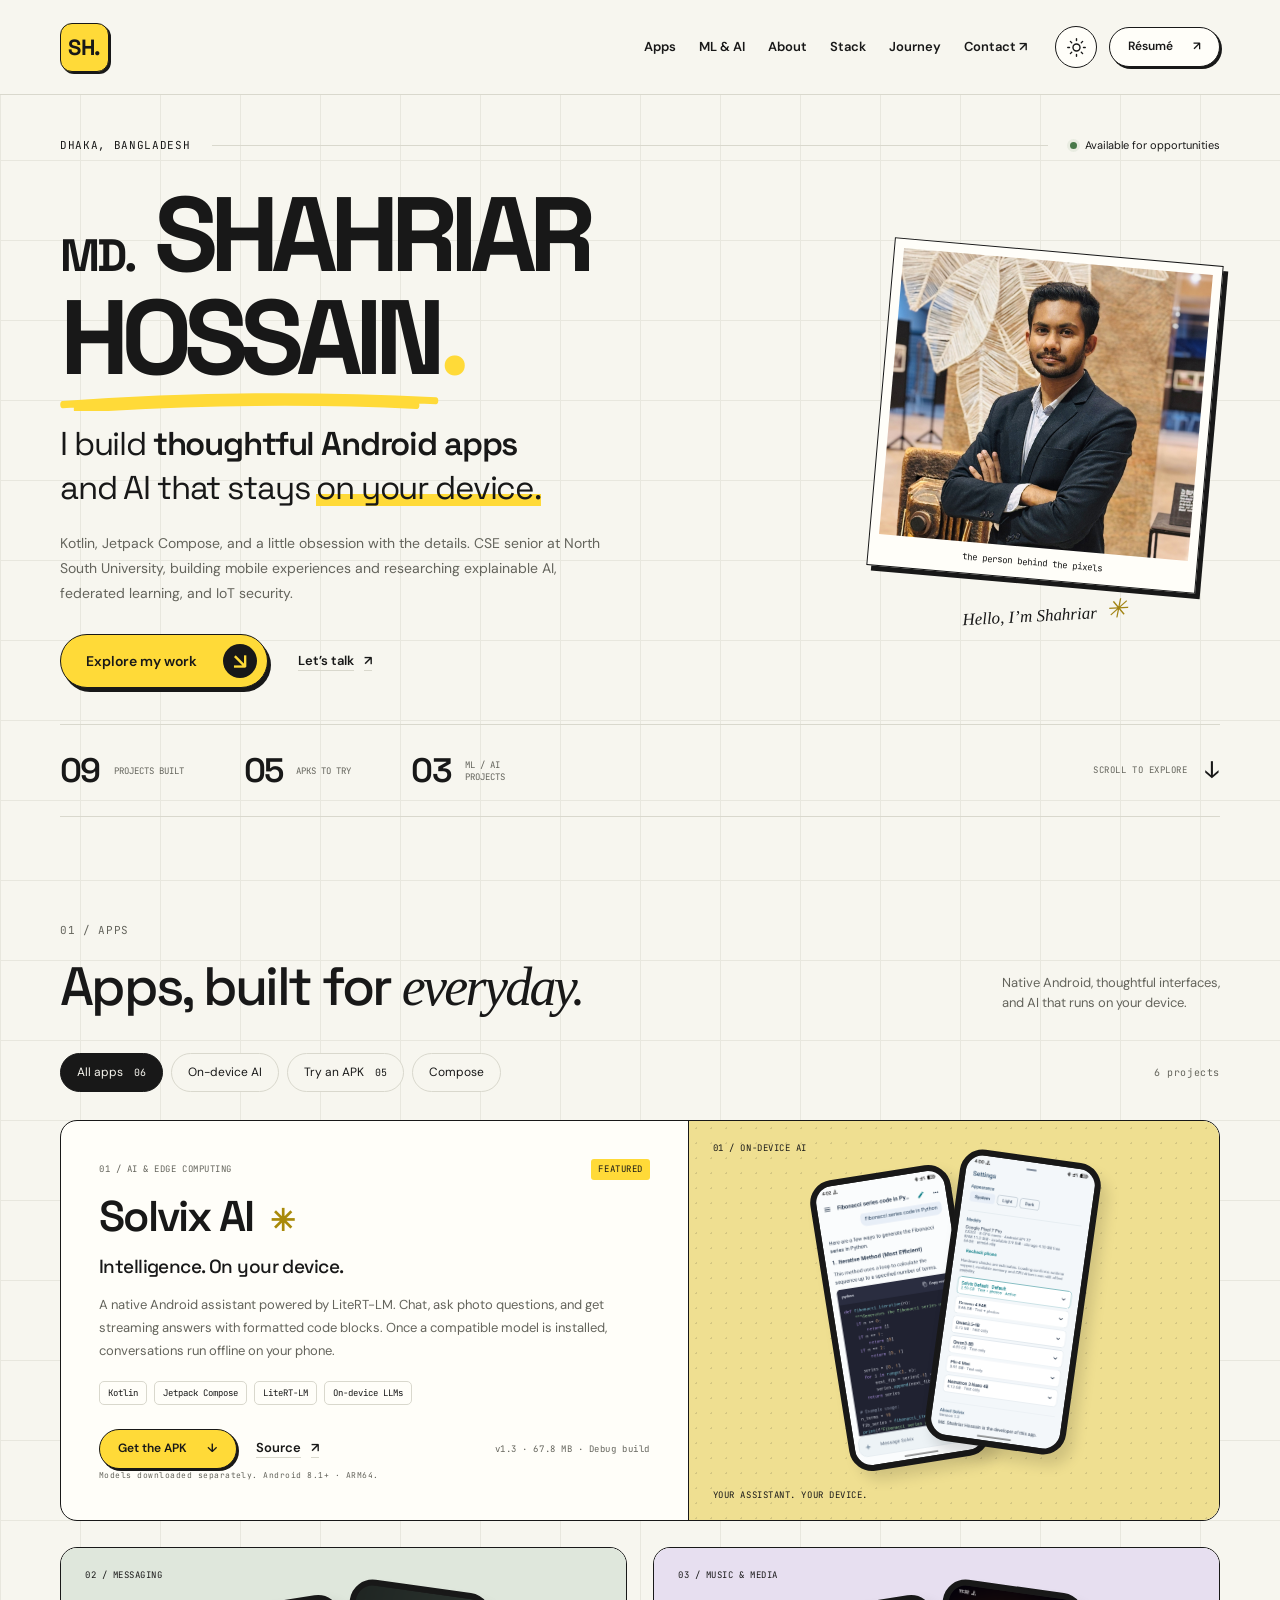
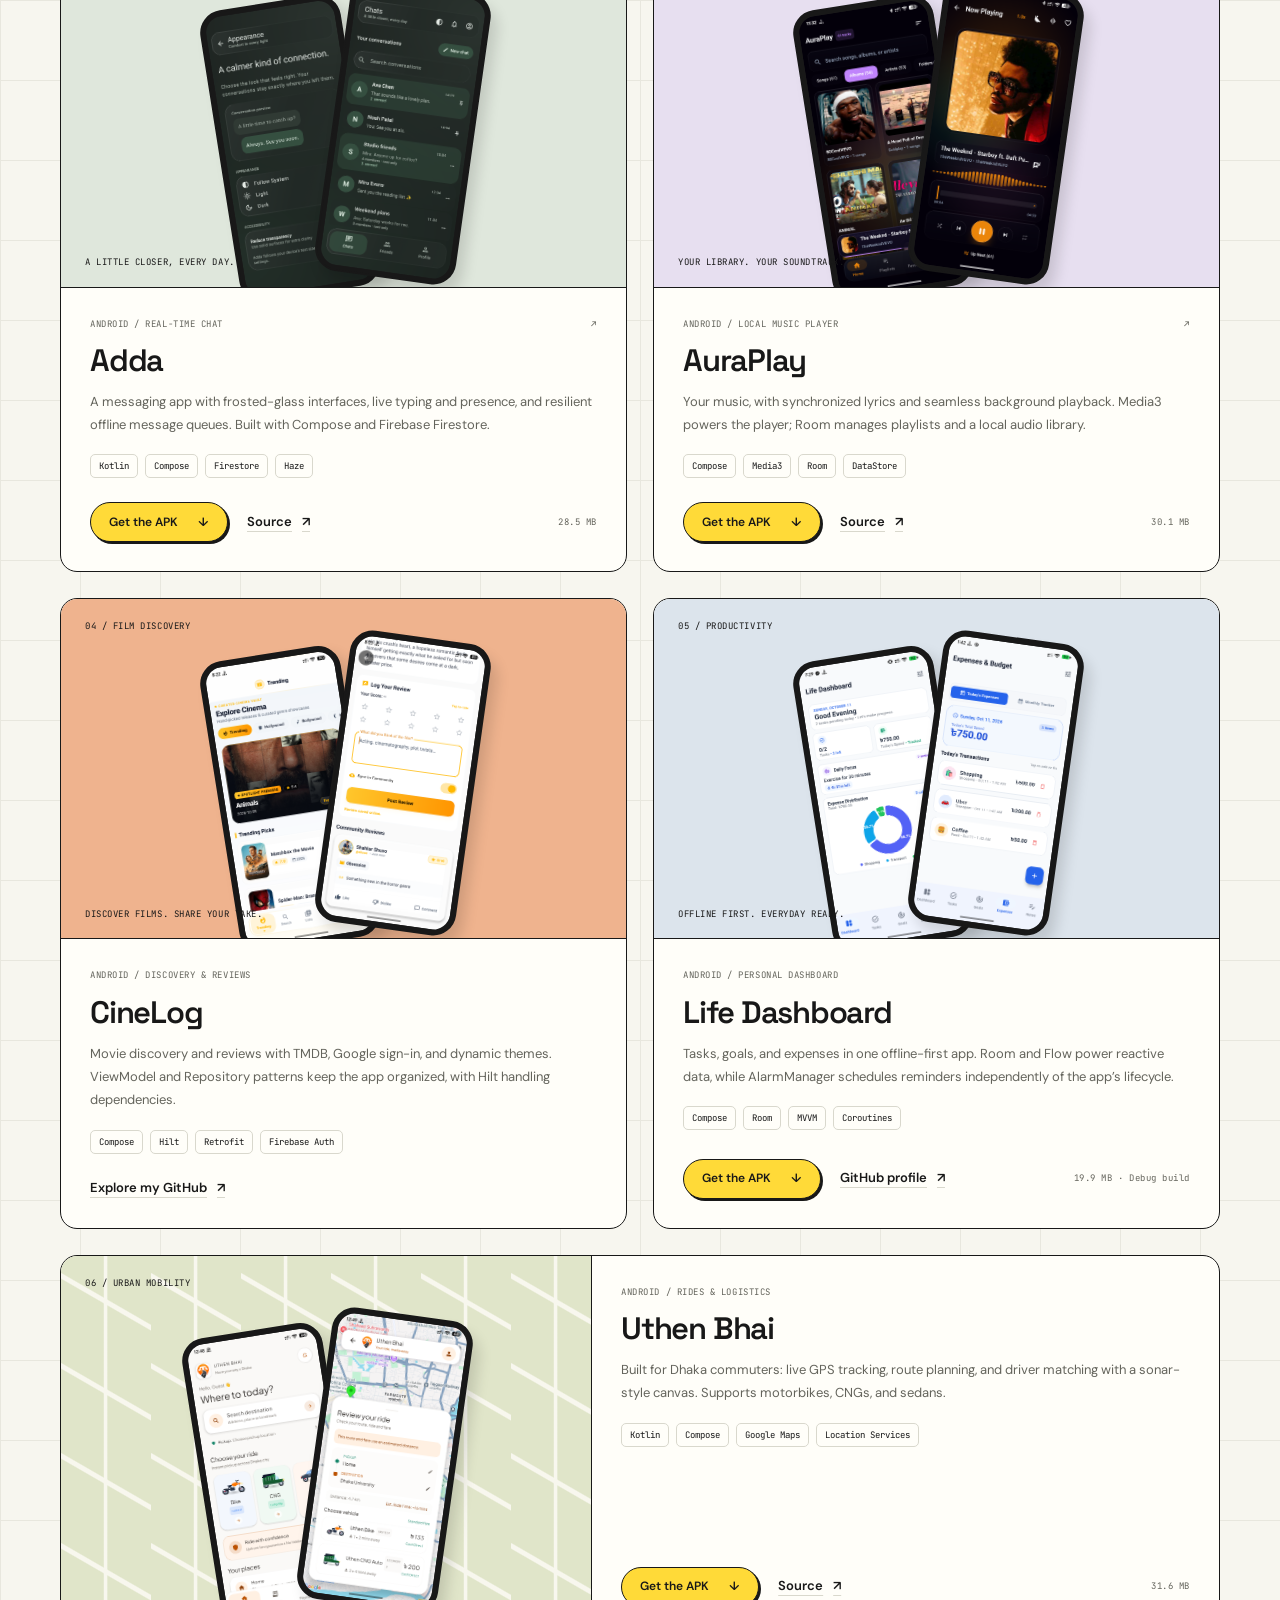
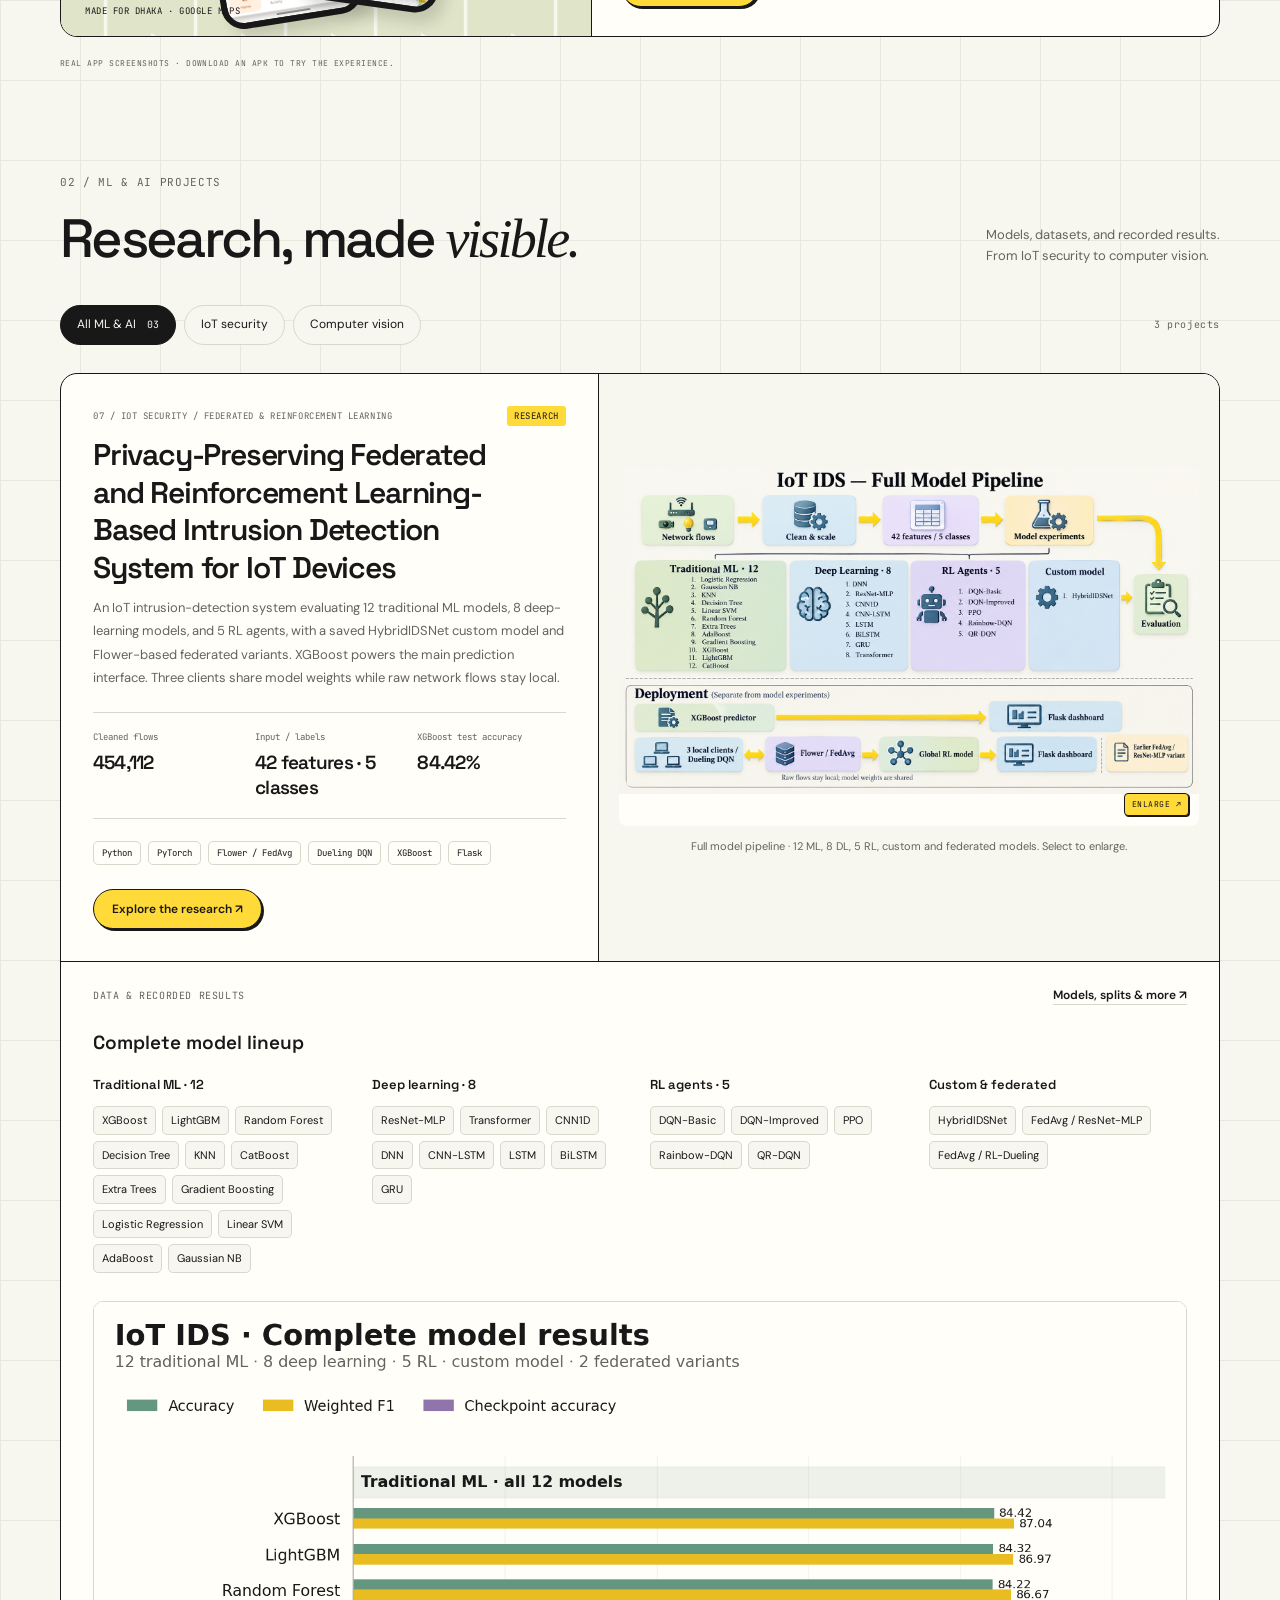
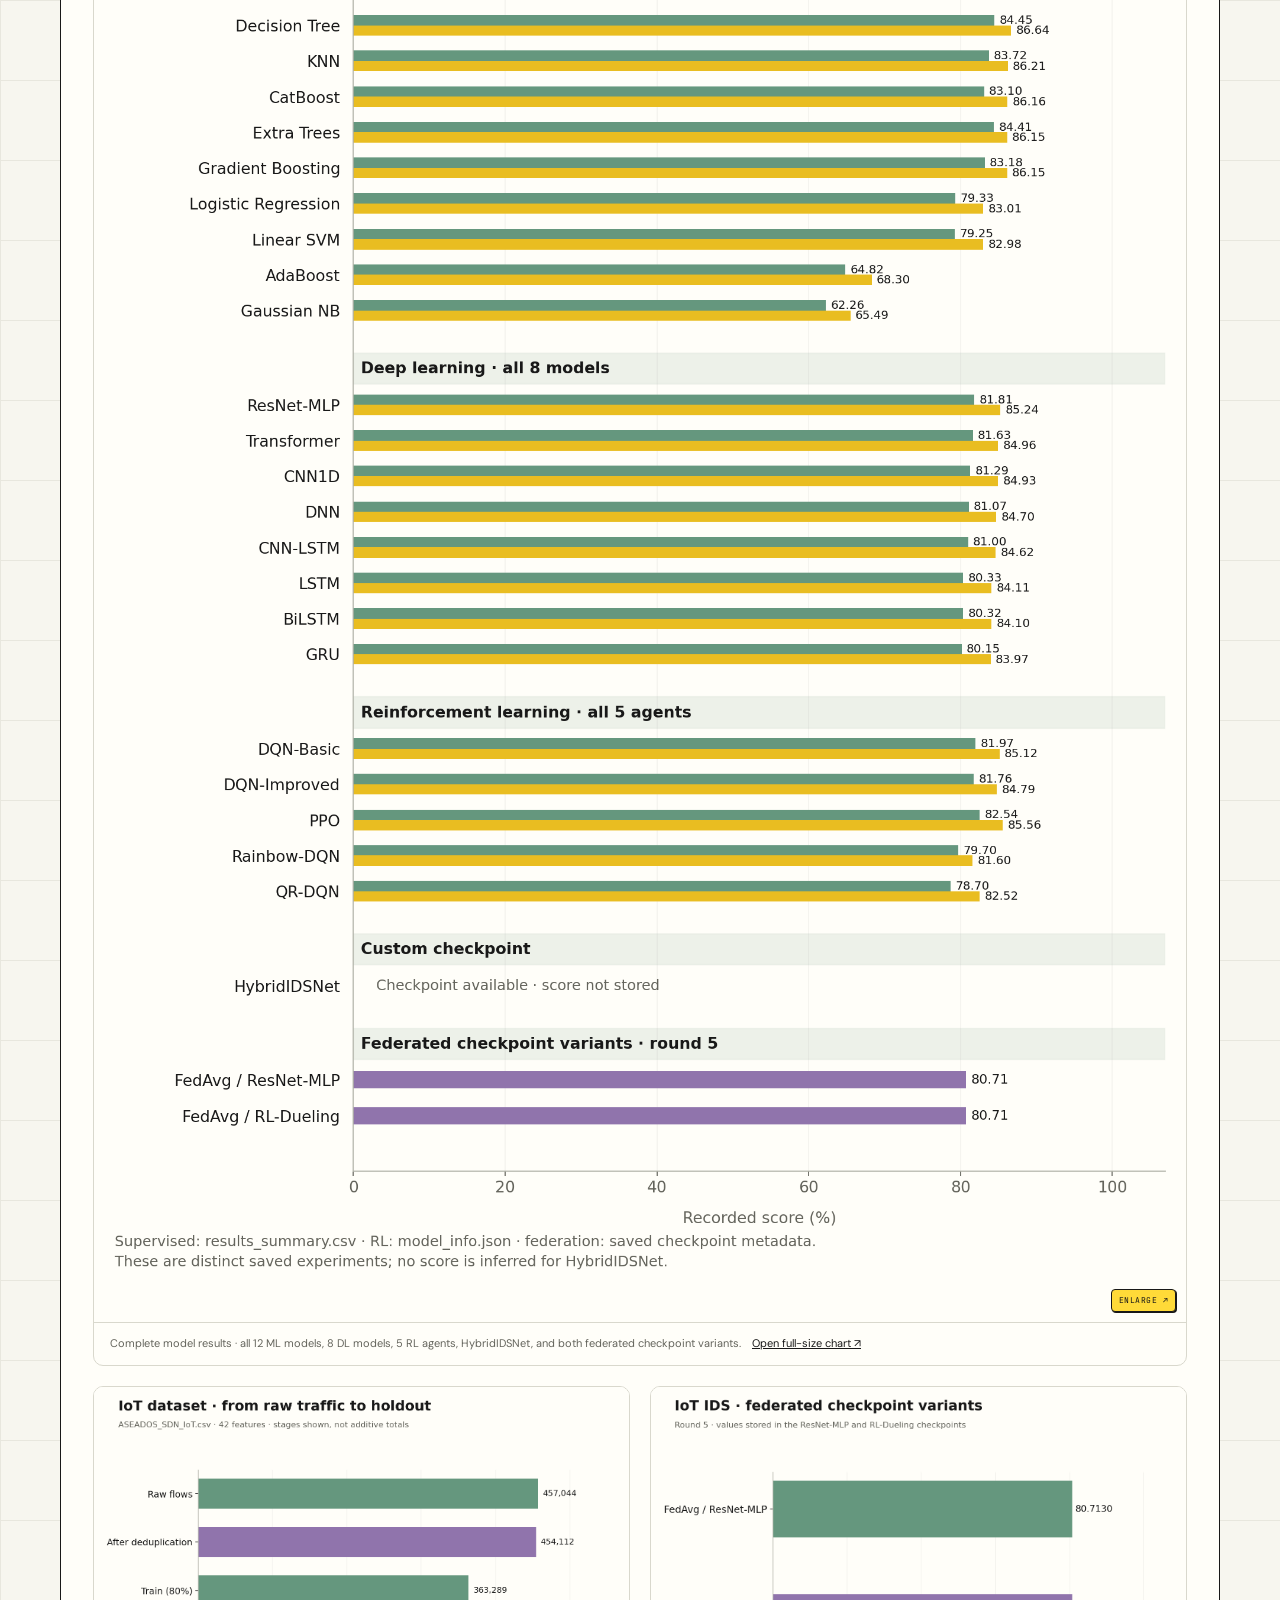
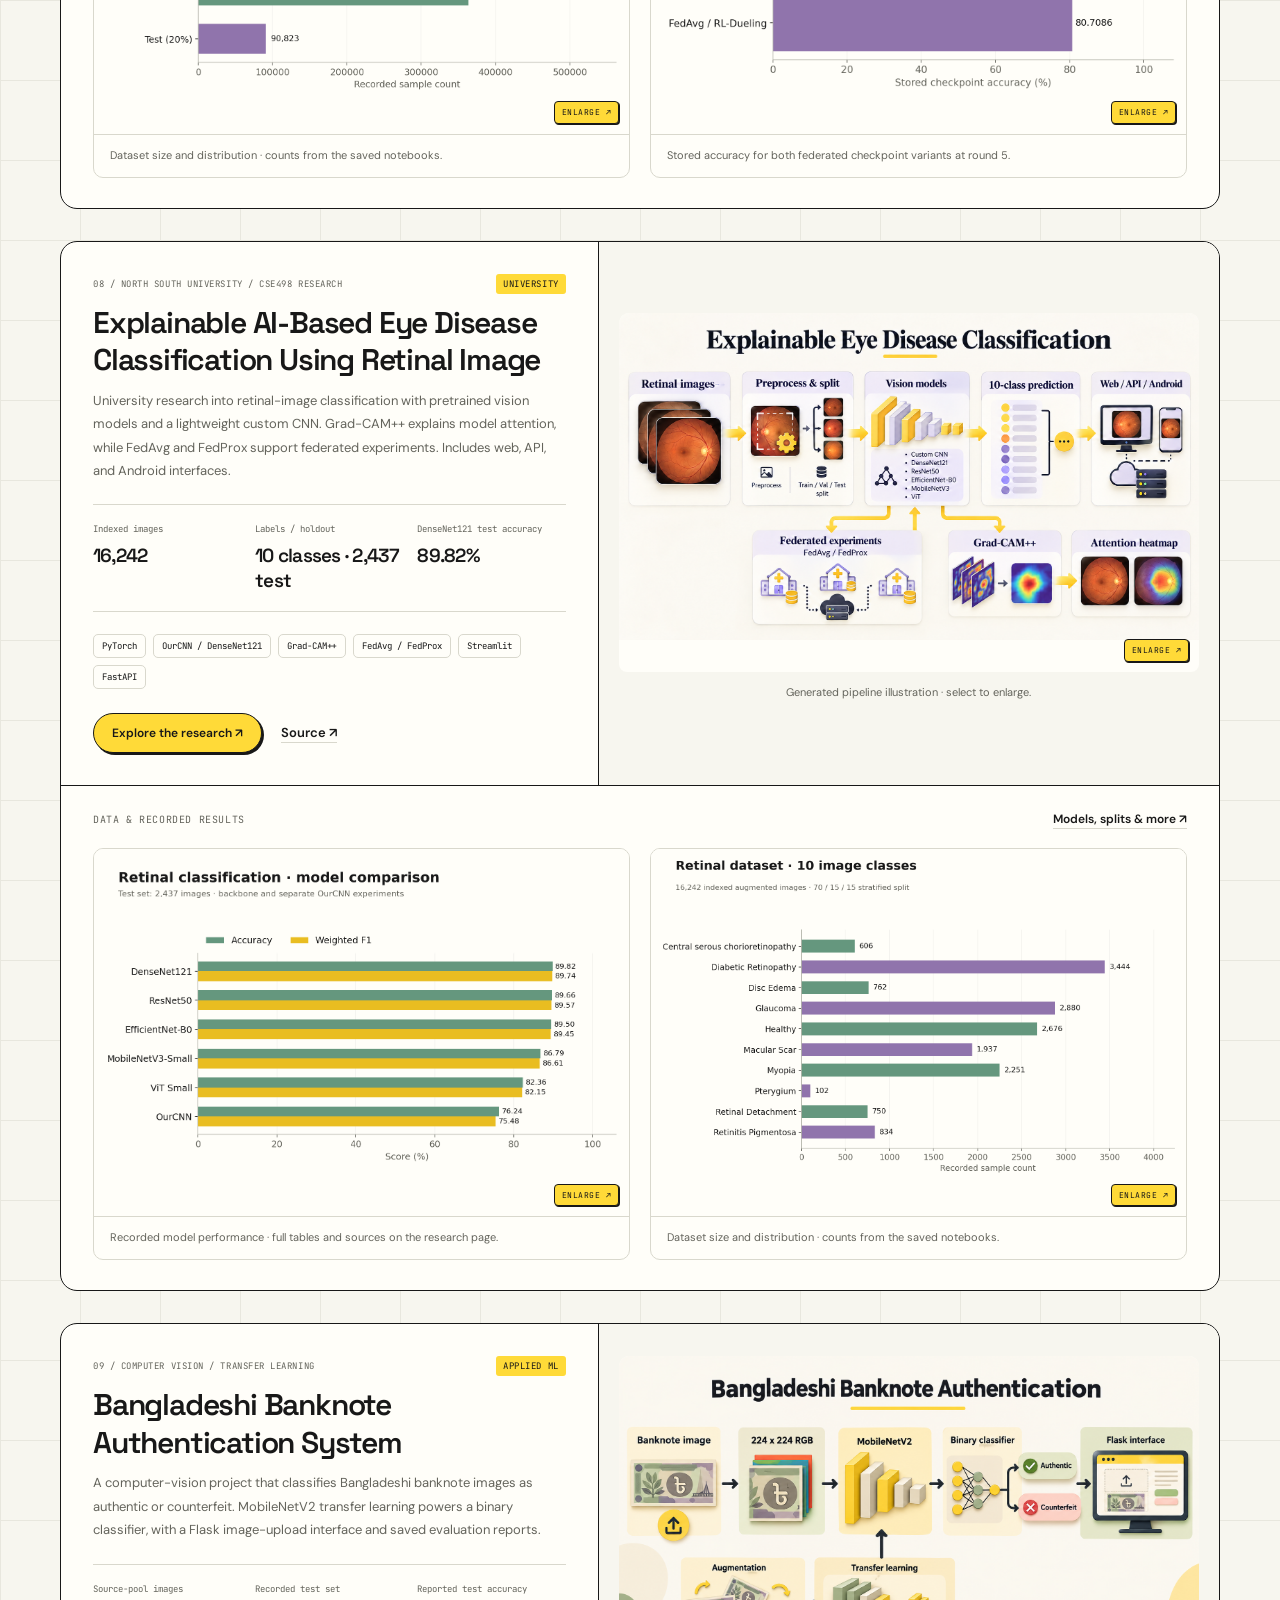
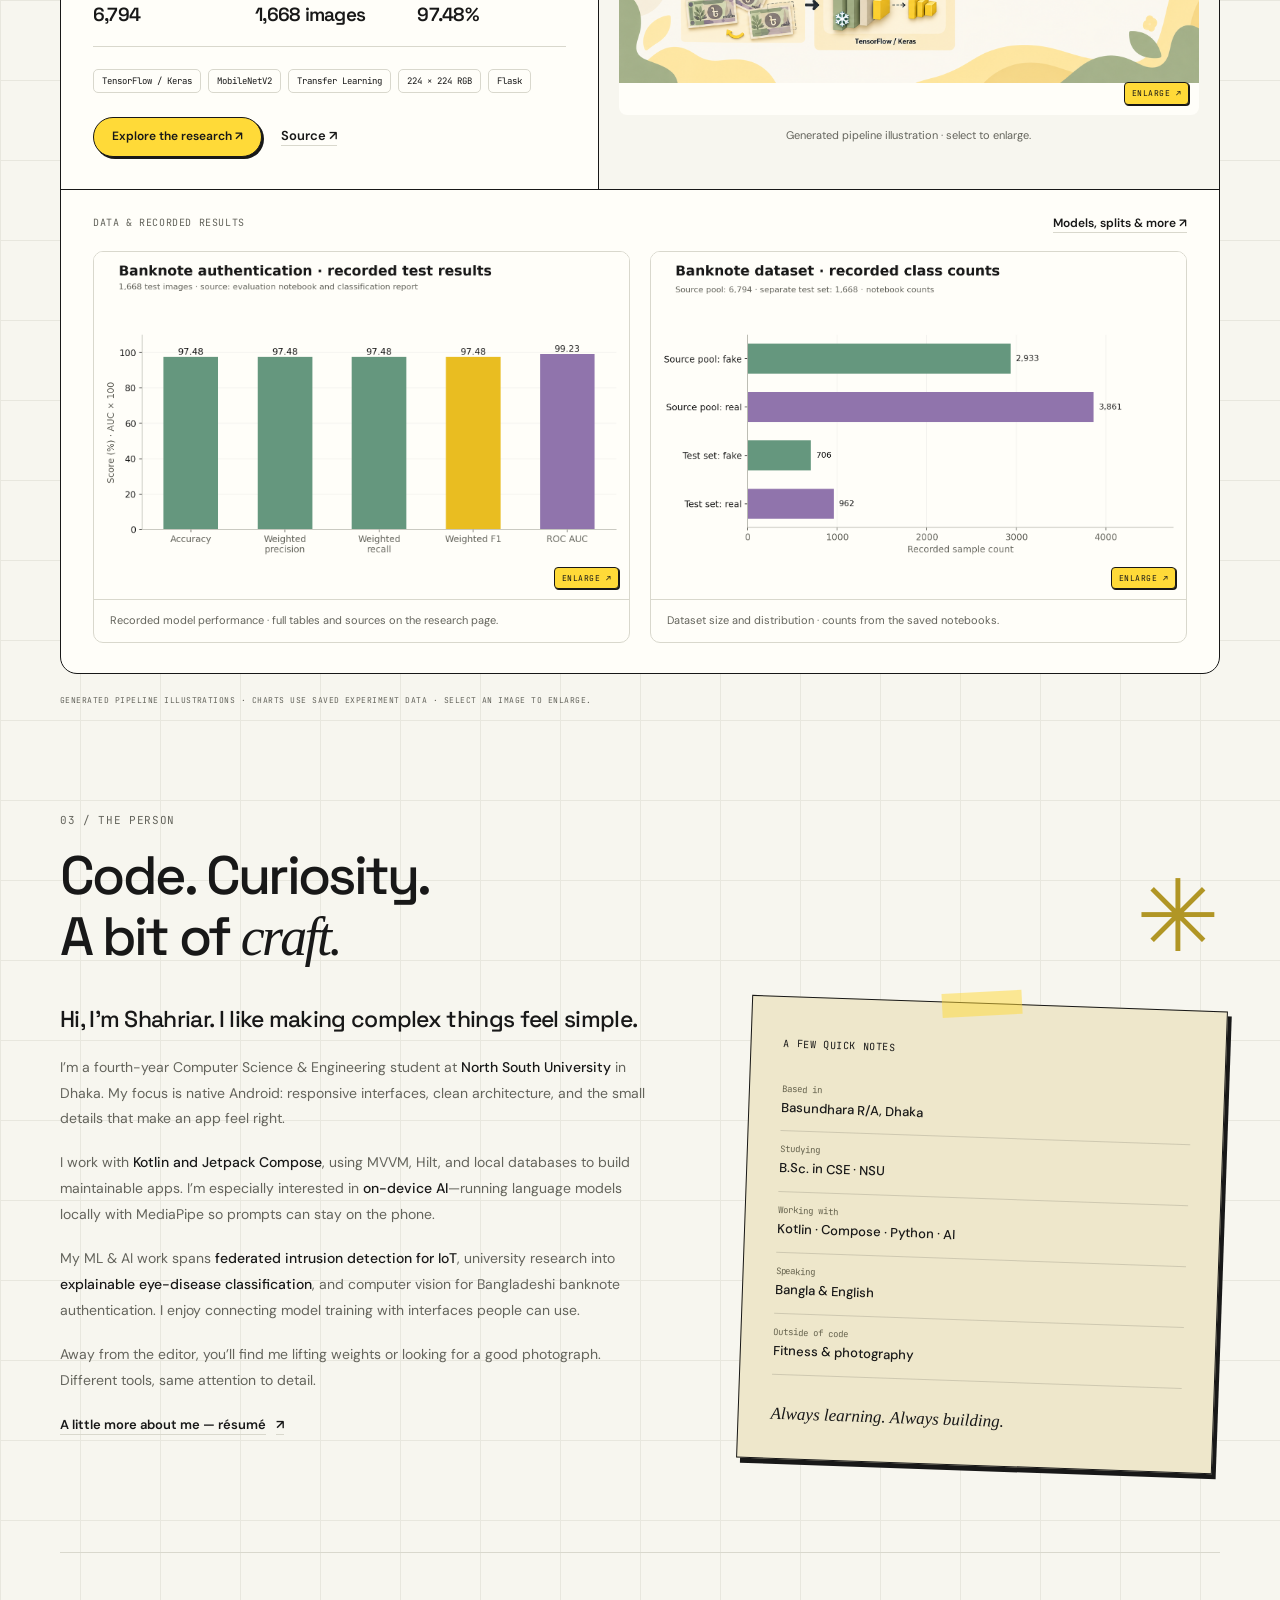
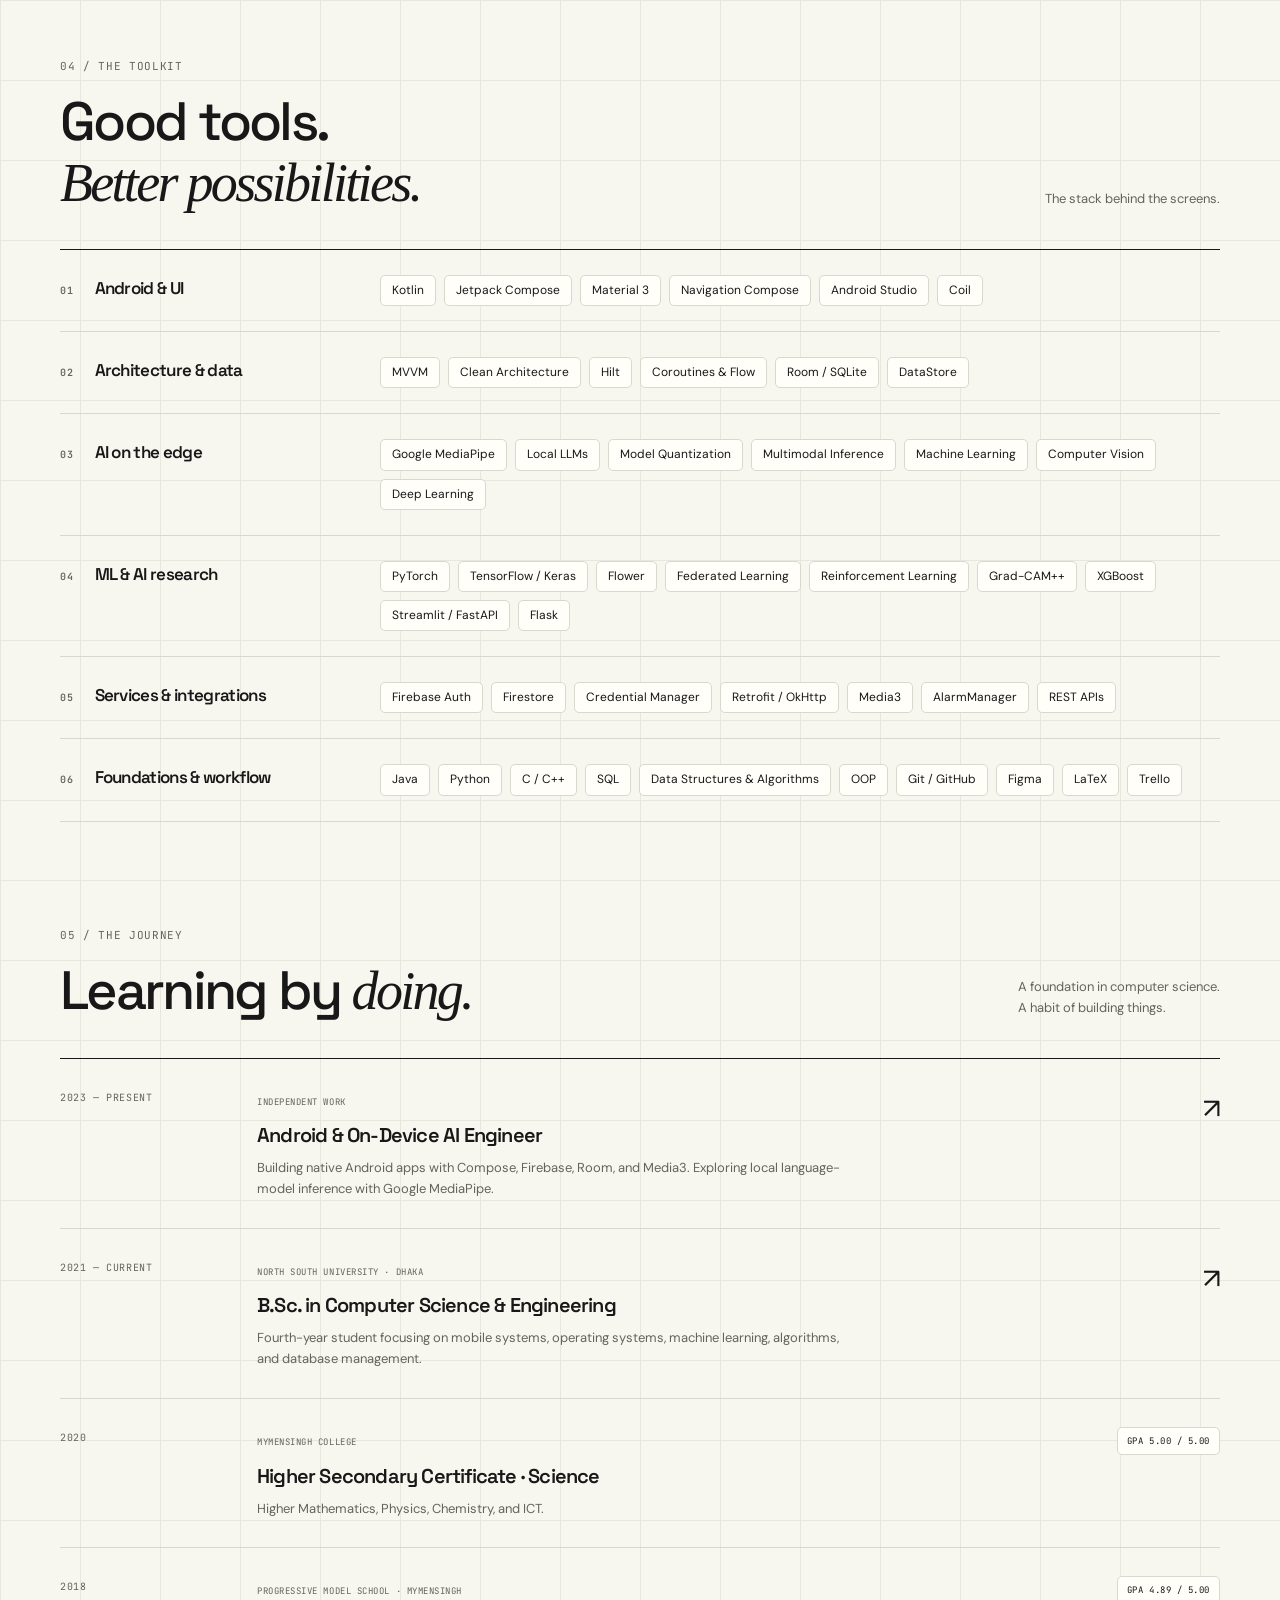
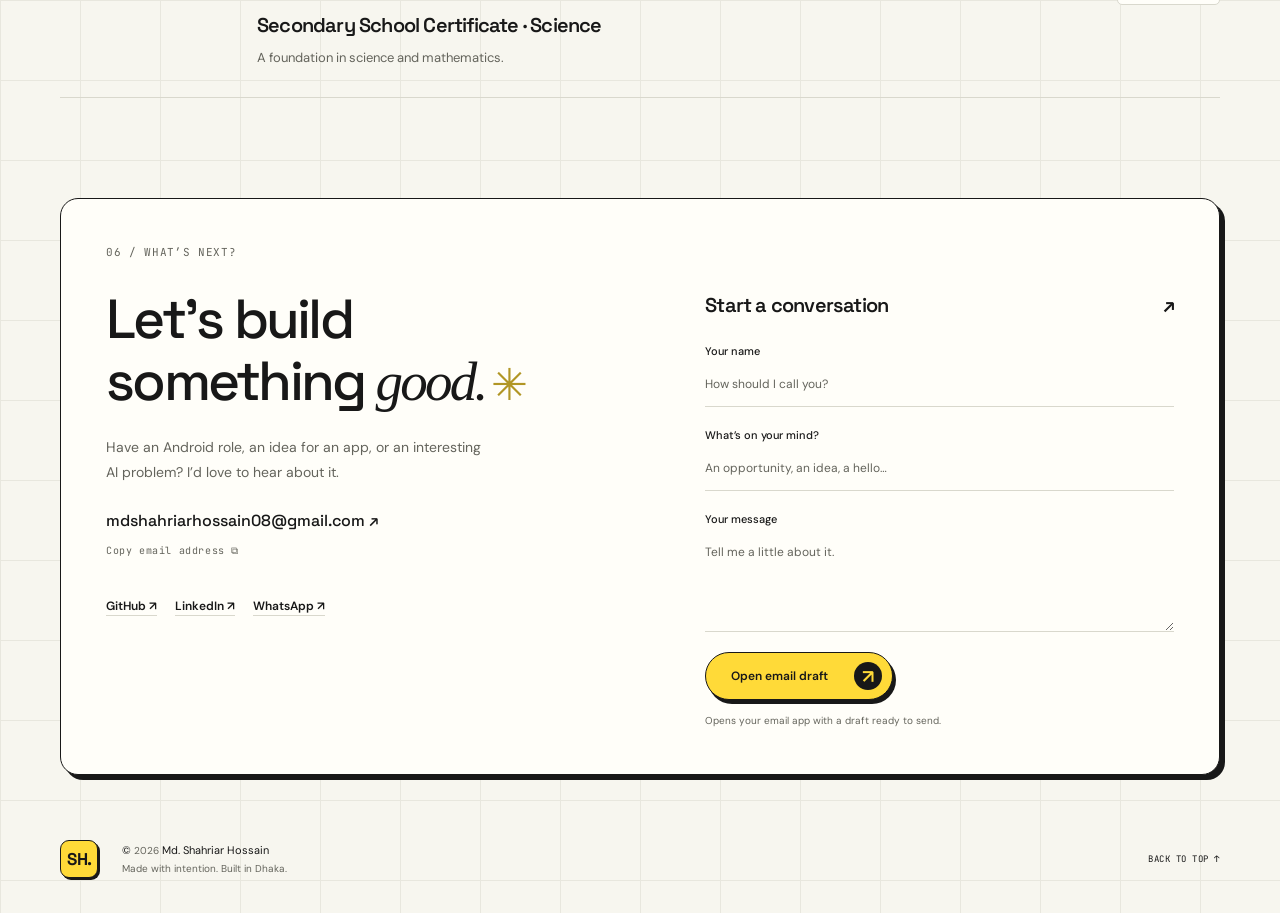
==== commit c24e51a7: "Show complete IoT IDS model lineup and all recorded performance scores" ====
--- a/index.html
+++ b/index.html
@@ -16,7 +16,7 @@
   <link rel="preconnect" href="https://fonts.googleapis.com" />
   <link rel="preconnect" href="https://fonts.gstatic.com" crossorigin />
   <link href="https://fonts.googleapis.com/css2?family=DM+Sans:wght@400;500;600;700&family=Space+Grotesk:wght@400;500;600;700&family=JetBrains+Mono:wght@400;500&display=swap" rel="stylesheet" />
-  <link rel="stylesheet" href="./styles.css?v=b62952df2559" />
+  <link rel="stylesheet" href="./styles.css?v=b2a2b056f1cf" />
   <script src="./script.js?v=2abb690acac2" defer></script>
 </head>
 <body>
@@ -79,9 +79,9 @@
       <div class="section-heading"><div><span class="section-index mono">02 / ML &amp; AI PROJECTS</span><h2 id="mlTitle">Research, made <span class="serif-word">visible.</span></h2></div><p>Models, datasets, and recorded results.<br/>From IoT security to computer vision.</p></div>
       <div class="filter-row"><div class="project-filters" role="group" aria-label="Filter ML and AI projects"><button class="filter active" data-filter="all" aria-pressed="true">All ML &amp; AI <span>03</span></button><button class="filter" data-filter="security" aria-pressed="false">IoT security</button><button class="filter" data-filter="vision" aria-pressed="false">Computer vision</button></div><span id="mlProjectCount" class="mono project-count" role="status" aria-live="polite">3 projects</span></div>
       <div class="project-grid research-grid"><article class="project-card research-project research-showcase" data-category="ml security" id="iot-ids">
-      <div class="project-copy"><div class="project-kicker mono"><span>07 / IOT SECURITY / FEDERATED &amp; REINFORCEMENT LEARNING</span><span class="tag-accent">RESEARCH</span></div><h3>Privacy-Preserving Federated and Reinforcement Learning-Based Intrusion Detection System for IoT Devices</h3><p class="project-description">An IoT intrusion-detection system combining XGBoost predictions, local reinforcement learning, and Flower-based federated training. Three clients share model weights while raw network flows stay local.</p><dl class="research-metrics"><div><dt>Cleaned flows</dt><dd>454,112</dd></div><div><dt>Input / labels</dt><dd>42 features · 5 classes</dd></div><div><dt>XGBoost test accuracy</dt><dd>84.42%</dd></div></dl><ul class="tech-tags"><li>Python</li><li>PyTorch</li><li>Flower / FedAvg</li><li>Dueling DQN</li><li>XGBoost</li><li>Flask</li></ul><div class="project-links"><a class="button button-small button-primary" href="./projects/iot-intrusion-detection.html">Explore the research ↗</a></div></div>
-      <div class="research-pipeline-stage"><figure class="research-figure"><button class="figure-preview" type="button" data-preview="./images/projects/research/iot-generated-pipeline.png" data-preview-kind="chart" data-caption="Generated pipeline illustration · select to enlarge." aria-label="Enlarge Generated pipeline illustration · select to enlarge."><img src="./images/projects/research/iot-generated-pipeline.png" width="1672" height="941" alt="Privacy-Preserving Federated and Reinforcement Learning-Based Intrusion Detection System for IoT Devices — illustrated pipeline" loading="lazy"/><span class="figure-enlarge mono" aria-hidden="true">ENLARGE ↗</span></button><figcaption>Generated pipeline illustration · select to enlarge.</figcaption></figure></div>
-      <div class="research-card-evidence"><div class="evidence-heading"><span class="mono">DATA & RECORDED RESULTS</span><a class="text-link" href="./projects/iot-intrusion-detection.html#results">Models, splits & more ↗</a></div><div class="research-gallery"><figure class="research-figure"><button class="figure-preview" type="button" data-preview="./images/projects/research/iot-model-performance.png" data-preview-kind="chart" data-caption="Recorded model performance · full tables and sources on the research page." aria-label="Enlarge Recorded model performance · full tables and sources on the research page."><img src="./images/projects/research/iot-model-performance.png" width="1457" height="859" alt="Recorded model performance · full tables and sources on the research page." loading="lazy"/><span class="figure-enlarge mono" aria-hidden="true">ENLARGE ↗</span></button><figcaption>Recorded model performance · full tables and sources on the research page.</figcaption></figure><figure class="research-figure"><button class="figure-preview" type="button" data-preview="./images/projects/research/iot-dataset-size.png" data-preview-kind="chart" data-caption="Dataset size and distribution · counts from the saved notebooks." aria-label="Enlarge Dataset size and distribution · counts from the saved notebooks."><img src="./images/projects/research/iot-dataset-size.png" width="1457" height="859" alt="Dataset size and distribution · counts from the saved notebooks." loading="lazy"/><span class="figure-enlarge mono" aria-hidden="true">ENLARGE ↗</span></button><figcaption>Dataset size and distribution · counts from the saved notebooks.</figcaption></figure></div></div>
+      <div class="project-copy"><div class="project-kicker mono"><span>07 / IOT SECURITY / FEDERATED &amp; REINFORCEMENT LEARNING</span><span class="tag-accent">RESEARCH</span></div><h3>Privacy-Preserving Federated and Reinforcement Learning-Based Intrusion Detection System for IoT Devices</h3><p class="project-description">An IoT intrusion-detection system evaluating 12 traditional ML models, 8 deep-learning models, and 5 RL agents, with a saved HybridIDSNet custom model and Flower-based federated variants. XGBoost powers the main prediction interface. Three clients share model weights while raw network flows stay local.</p><dl class="research-metrics"><div><dt>Cleaned flows</dt><dd>454,112</dd></div><div><dt>Input / labels</dt><dd>42 features · 5 classes</dd></div><div><dt>XGBoost test accuracy</dt><dd>84.42%</dd></div></dl><ul class="tech-tags"><li>Python</li><li>PyTorch</li><li>Flower / FedAvg</li><li>Dueling DQN</li><li>XGBoost</li><li>Flask</li></ul><div class="project-links"><a class="button button-small button-primary" href="./projects/iot-intrusion-detection.html">Explore the research ↗</a></div></div>
+      <div class="research-pipeline-stage"><figure class="research-figure"><button class="figure-preview" type="button" data-preview="./images/projects/research/iot-full-model-pipeline-v2.png" data-preview-kind="chart" data-caption="Full model pipeline · 12 ML, 8 DL, 5 RL, custom and federated models. Select to enlarge." aria-label="Enlarge Full model pipeline · 12 ML, 8 DL, 5 RL, custom and federated models. Select to enlarge."><img src="./images/projects/research/iot-full-model-pipeline-v2.png" width="1672" height="941" alt="Full model pipeline · 12 ML, 8 DL, 5 RL, custom and federated models. Select to enlarge." loading="lazy"/><span class="figure-enlarge mono" aria-hidden="true">ENLARGE ↗</span></button><figcaption>Full model pipeline · 12 ML, 8 DL, 5 RL, custom and federated models. Select to enlarge.</figcaption></figure></div>
+      <div class="research-card-evidence"><div class="evidence-heading"><span class="mono">DATA & RECORDED RESULTS</span><a class="text-link" href="./projects/iot-intrusion-detection.html#results">Models, splits & more ↗</a></div><div class="model-lineup-summary"><h4>Complete model lineup</h4><div class="model-lineup"><div class="model-lineup-group"><h4>Traditional ML · 12</h4><ul><li>XGBoost</li><li>LightGBM</li><li>Random Forest</li><li>Decision Tree</li><li>KNN</li><li>CatBoost</li><li>Extra Trees</li><li>Gradient Boosting</li><li>Logistic Regression</li><li>Linear SVM</li><li>AdaBoost</li><li>Gaussian NB</li></ul></div><div class="model-lineup-group"><h4>Deep learning · 8</h4><ul><li>ResNet-MLP</li><li>Transformer</li><li>CNN1D</li><li>DNN</li><li>CNN-LSTM</li><li>LSTM</li><li>BiLSTM</li><li>GRU</li></ul></div><div class="model-lineup-group"><h4>RL agents · 5</h4><ul><li>DQN-Basic</li><li>DQN-Improved</li><li>PPO</li><li>Rainbow-DQN</li><li>QR-DQN</li></ul></div><div class="model-lineup-group"><h4>Custom &amp; federated</h4><ul><li>HybridIDSNet</li><li>FedAvg / ResNet-MLP</li><li>FedAvg / RL-Dueling</li></ul></div></div></div><div class="research-gallery"><figure class="research-figure figure-wide"><button class="figure-preview" type="button" data-preview="./images/projects/research/iot-all-model-performance-v2.png" data-preview-kind="tall" data-caption="Complete model results · all 12 ML models, 8 DL models, 5 RL agents, HybridIDSNet, and both federated checkpoint variants." aria-label="Enlarge Complete model results · all 12 ML models, 8 DL models, 5 RL agents, HybridIDSNet, and both federated checkpoint variants."><img src="./images/projects/research/iot-all-model-performance-v2.png" width="1846" height="2685" alt="Complete model results · all 12 ML models, 8 DL models, 5 RL agents, HybridIDSNet, and both federated checkpoint variants." loading="lazy"/><span class="figure-enlarge mono" aria-hidden="true">ENLARGE ↗</span></button><figcaption>Complete model results · all 12 ML models, 8 DL models, 5 RL agents, HybridIDSNet, and both federated checkpoint variants. <a class="full-chart-link" href="./images/projects/research/iot-all-model-performance-v2.png" target="_blank" rel="noopener noreferrer">Open full-size chart ↗</a></figcaption></figure><figure class="research-figure"><button class="figure-preview" type="button" data-preview="./images/projects/research/iot-dataset-size.png" data-preview-kind="chart" data-caption="Dataset size and distribution · counts from the saved notebooks." aria-label="Enlarge Dataset size and distribution · counts from the saved notebooks."><img src="./images/projects/research/iot-dataset-size.png" width="1457" height="859" alt="Dataset size and distribution · counts from the saved notebooks." loading="lazy"/><span class="figure-enlarge mono" aria-hidden="true">ENLARGE ↗</span></button><figcaption>Dataset size and distribution · counts from the saved notebooks.</figcaption></figure><figure class="research-figure"><button class="figure-preview" type="button" data-preview="./images/projects/research/iot-federated-checkpoints-v2.png" data-preview-kind="chart" data-caption="Stored accuracy for both federated checkpoint variants at round 5." aria-label="Enlarge Stored accuracy for both federated checkpoint variants at round 5."><img src="./images/projects/research/iot-federated-checkpoints-v2.png" width="1452" height="851" alt="Stored accuracy for both federated checkpoint variants at round 5." loading="lazy"/><span class="figure-enlarge mono" aria-hidden="true">ENLARGE ↗</span></button><figcaption>Stored accuracy for both federated checkpoint variants at round 5.</figcaption></figure></div></div>
     </article><article class="project-card research-project research-showcase" data-category="ml vision" id="retinal-research">
       <div class="project-copy"><div class="project-kicker mono"><span>08 / NORTH SOUTH UNIVERSITY / CSE498 RESEARCH</span><span class="tag-accent">UNIVERSITY</span></div><h3>Explainable AI-Based Eye Disease Classification Using Retinal Image</h3><p class="project-description">University research into retinal-image classification with pretrained vision models and a lightweight custom CNN. Grad-CAM++ explains model attention, while FedAvg and FedProx support federated experiments. Includes web, API, and Android interfaces.</p><dl class="research-metrics"><div><dt>Indexed images</dt><dd>16,242</dd></div><div><dt>Labels / holdout</dt><dd>10 classes · 2,437 test</dd></div><div><dt>DenseNet121 test accuracy</dt><dd>89.82%</dd></div></dl><ul class="tech-tags"><li>PyTorch</li><li>OurCNN / DenseNet121</li><li>Grad-CAM++</li><li>FedAvg / FedProx</li><li>Streamlit</li><li>FastAPI</li></ul><div class="project-links"><a class="button button-small button-primary" href="./projects/retinal-eye-disease.html">Explore the research ↗</a><a class="text-link" href="https://github.com/Shahriar811/Explainable-AI-Based-Eye-Disease-Classification-Using-Retinal-Image" target="_blank" rel="noopener noreferrer">Source ↗</a></div></div>
       <div class="research-pipeline-stage"><figure class="research-figure"><button class="figure-preview" type="button" data-preview="./images/projects/research/retinal-generated-pipeline.png" data-preview-kind="chart" data-caption="Generated pipeline illustration · select to enlarge." aria-label="Enlarge Generated pipeline illustration · select to enlarge."><img src="./images/projects/research/retinal-generated-pipeline.png" width="1672" height="941" alt="Explainable AI-Based Eye Disease Classification Using Retinal Image — illustrated pipeline" loading="lazy"/><span class="figure-enlarge mono" aria-hidden="true">ENLARGE ↗</span></button><figcaption>Generated pipeline illustration · select to enlarge.</figcaption></figure></div>
--- a/styles.css
+++ b/styles.css
@@ -337,6 +337,16 @@
 .research-card-evidence .research-gallery { margin: 0; }
 .research-figure { margin: 28px 0; min-width: 0; border: 1px solid var(--line); border-radius: 10px; overflow: hidden; background: var(--surface); }
 .research-gallery .research-figure { margin: 0; display: flex; flex-direction: column; }
+.research-gallery .figure-wide { grid-column: 1 / -1; }
+.model-lineup-summary { margin: 24px 0; }
+.model-lineup-summary > h4, .model-lineup-heading { font: 600 19px var(--display); margin: 0 0 18px; }
+.model-lineup { display: grid; grid-template-columns: repeat(4, minmax(0, 1fr)); gap: 20px; margin: 20px 0 28px; }
+.model-lineup-group { min-width: 0; }
+.model-lineup-group h4 { font: 600 13px/1.5 var(--display); margin: 0 0 12px; }
+.model-lineup-group ul { padding: 0; margin: 0; list-style: none; display: flex; flex-wrap: wrap; gap: 6px; }
+.model-lineup-group li { font-size: 11px; line-height: 1.5; padding: 5px 8px; border: 1px solid var(--line); border-radius: 5px; background: var(--paper); }
+@media (max-width: 900px) { .model-lineup { grid-template-columns: repeat(2, minmax(0, 1fr)); } }
+@media (max-width: 600px) { .model-lineup { grid-template-columns: minmax(0, 1fr); gap: 22px; } }
 .figure-preview { position: relative; display: block; width: 100%; padding: 0 0 32px; border: 0; color: #181818; background: #fffef9; cursor: zoom-in; }
 .figure-preview img { width: 100%; height: auto; }
 .research-gallery .figure-preview { flex: 1; display: flex; align-items: center; }
@@ -365,6 +375,9 @@
 .research-nav-links { display: flex; margin-left: auto; gap: 24px; }
 .image-dialog[data-kind="chart"] { width: min(1180px, calc(100% - 32px)); }
 .image-dialog[data-kind="chart"] > img { width: 100%; height: auto; object-fit: contain; }
+.image-dialog[data-kind="tall"] { width: min(1180px, calc(100% - 32px)); overflow: auto; }
+.image-dialog[data-kind="tall"] > img { width: 100%; height: auto; max-height: none; }
+.full-chart-link { display: inline-block; margin-left: 8px; text-decoration: underline; color: var(--ink); }
 @media (max-width: 1050px) {
   .nav-links { gap: 17px; }
   .research-showcase .project-copy { padding: 24px; }
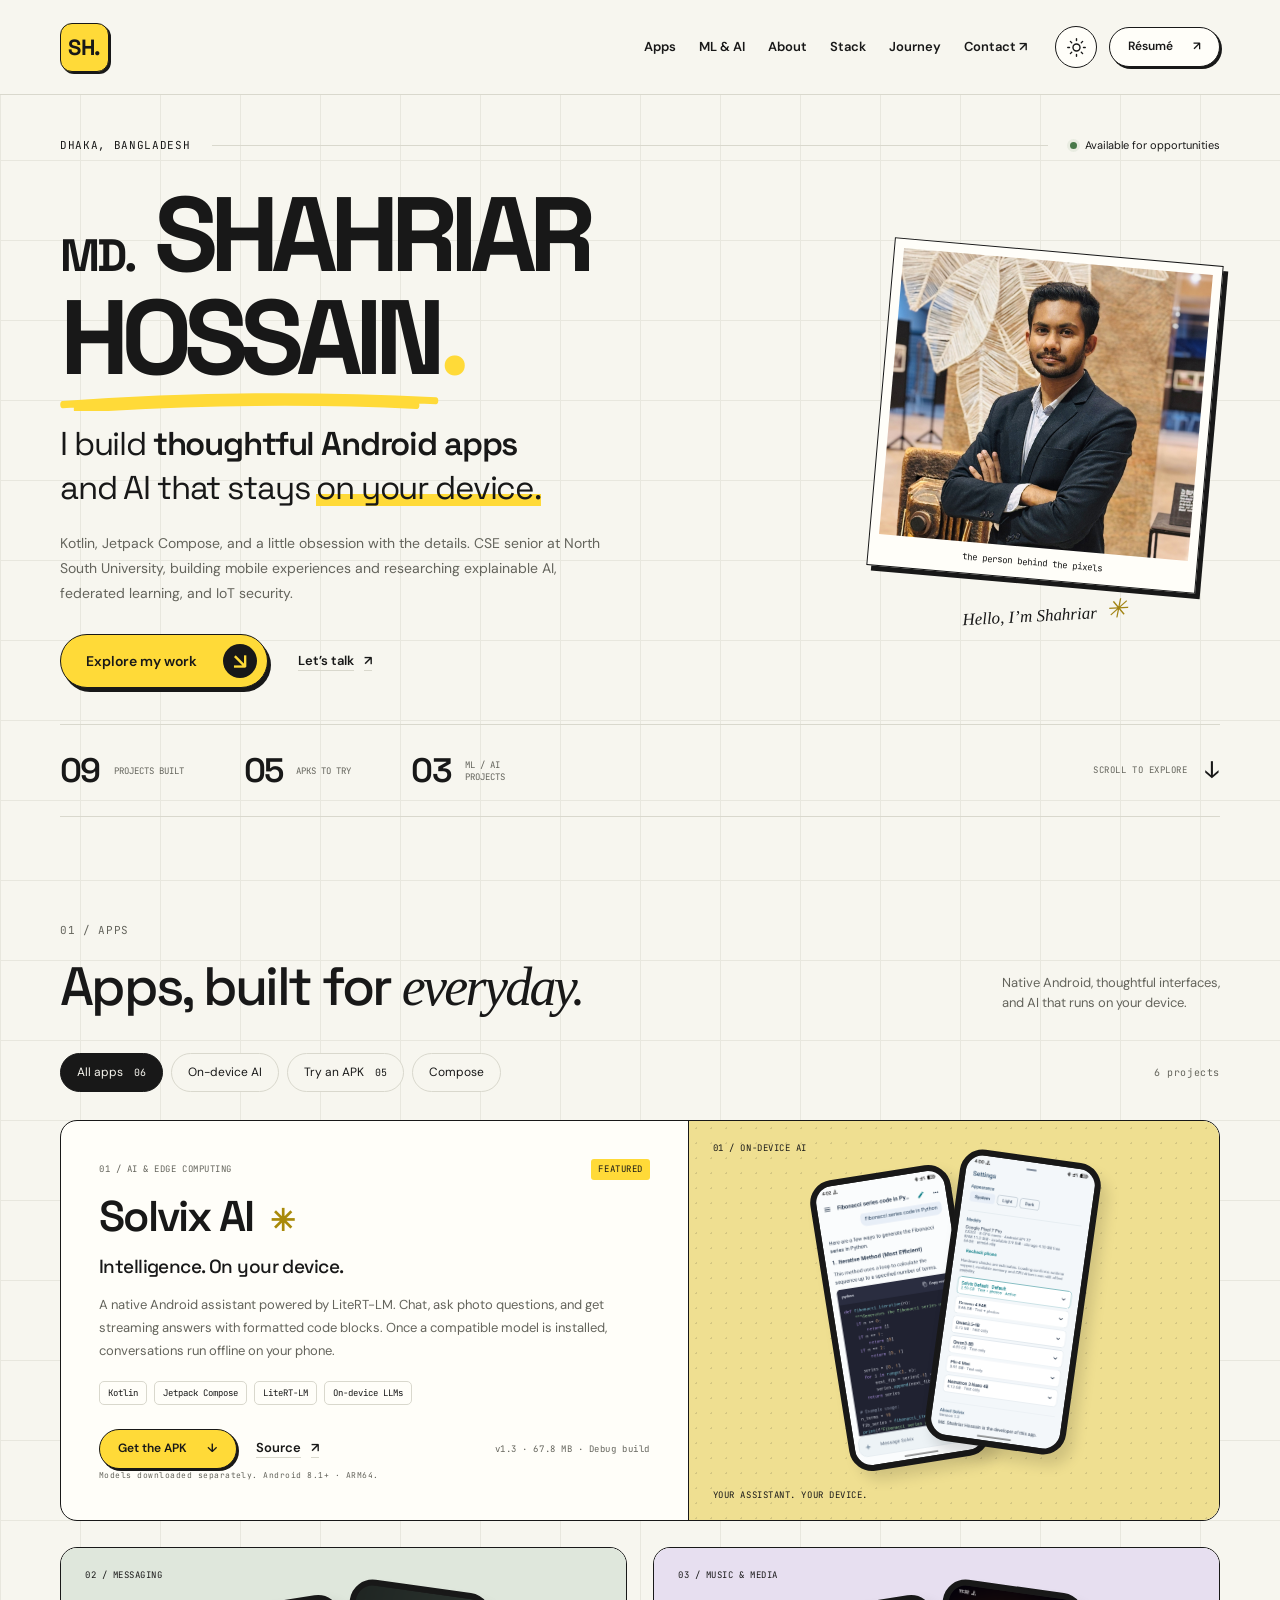
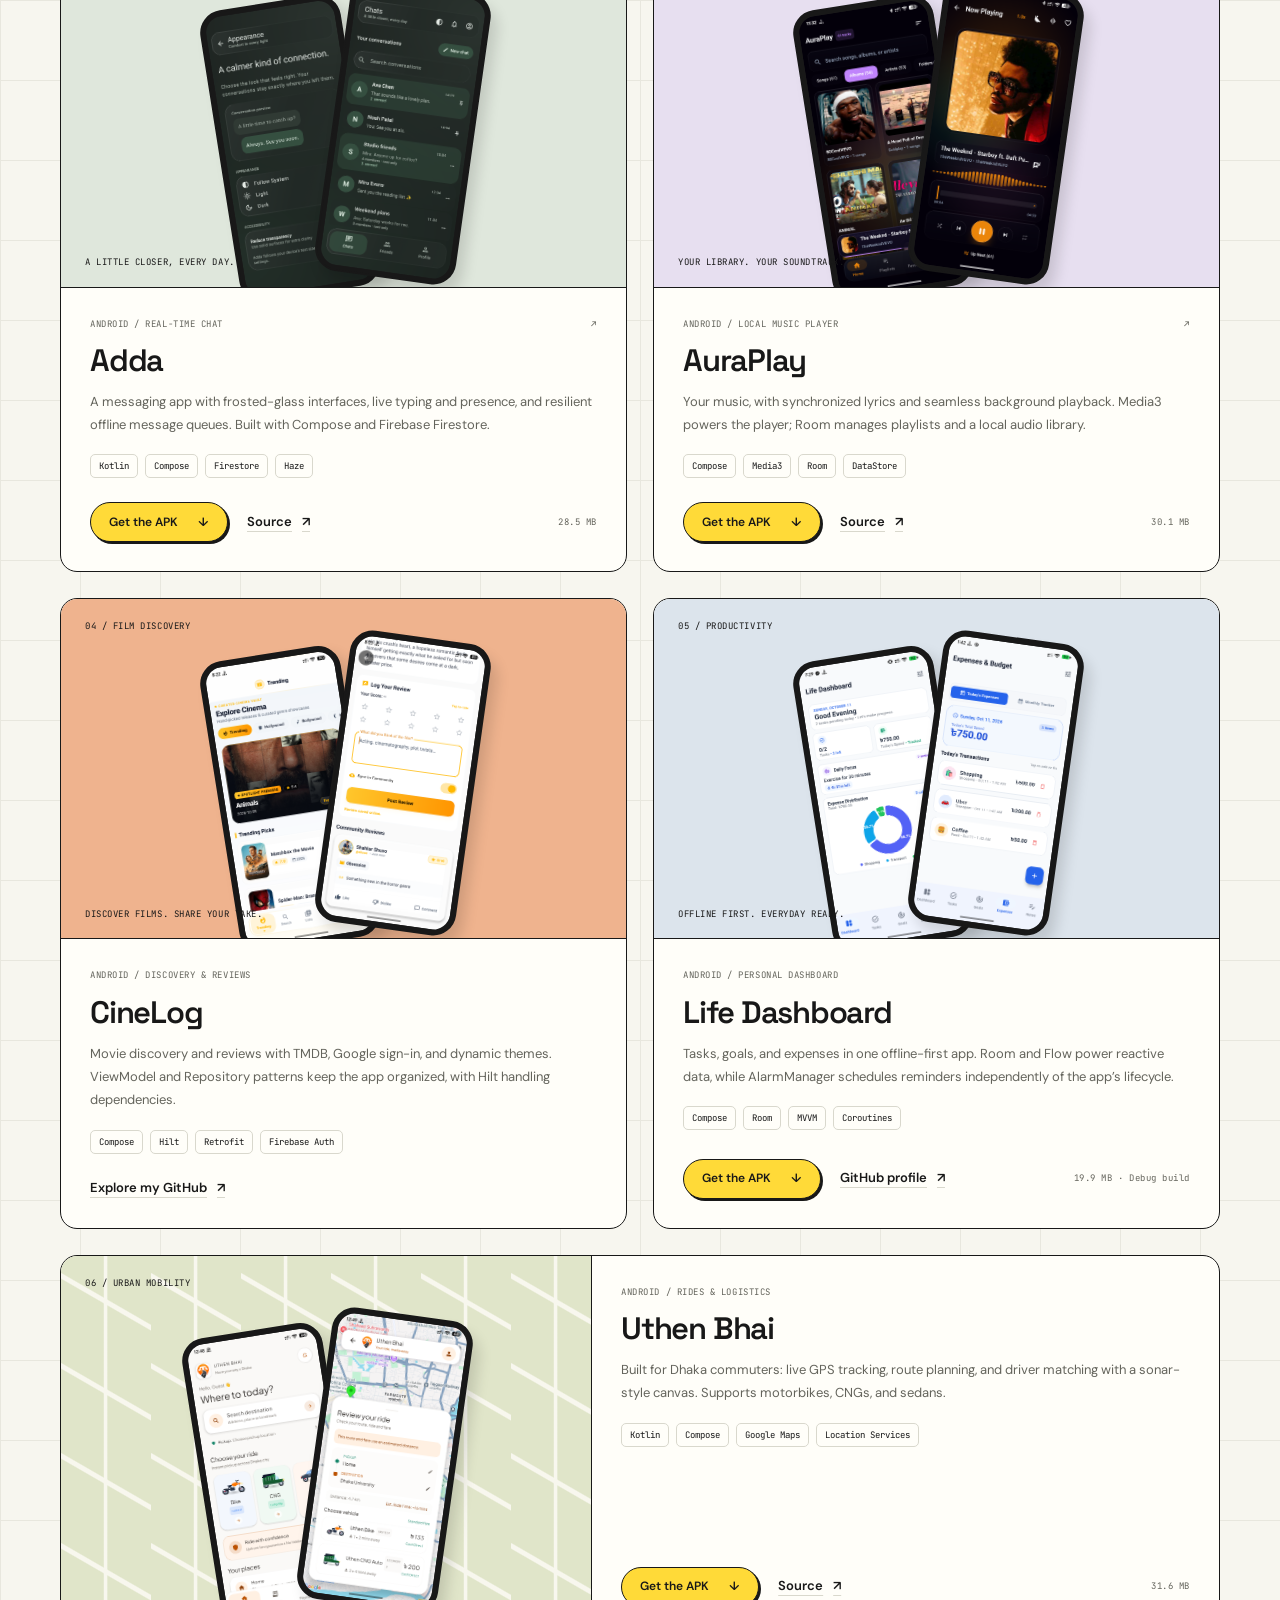
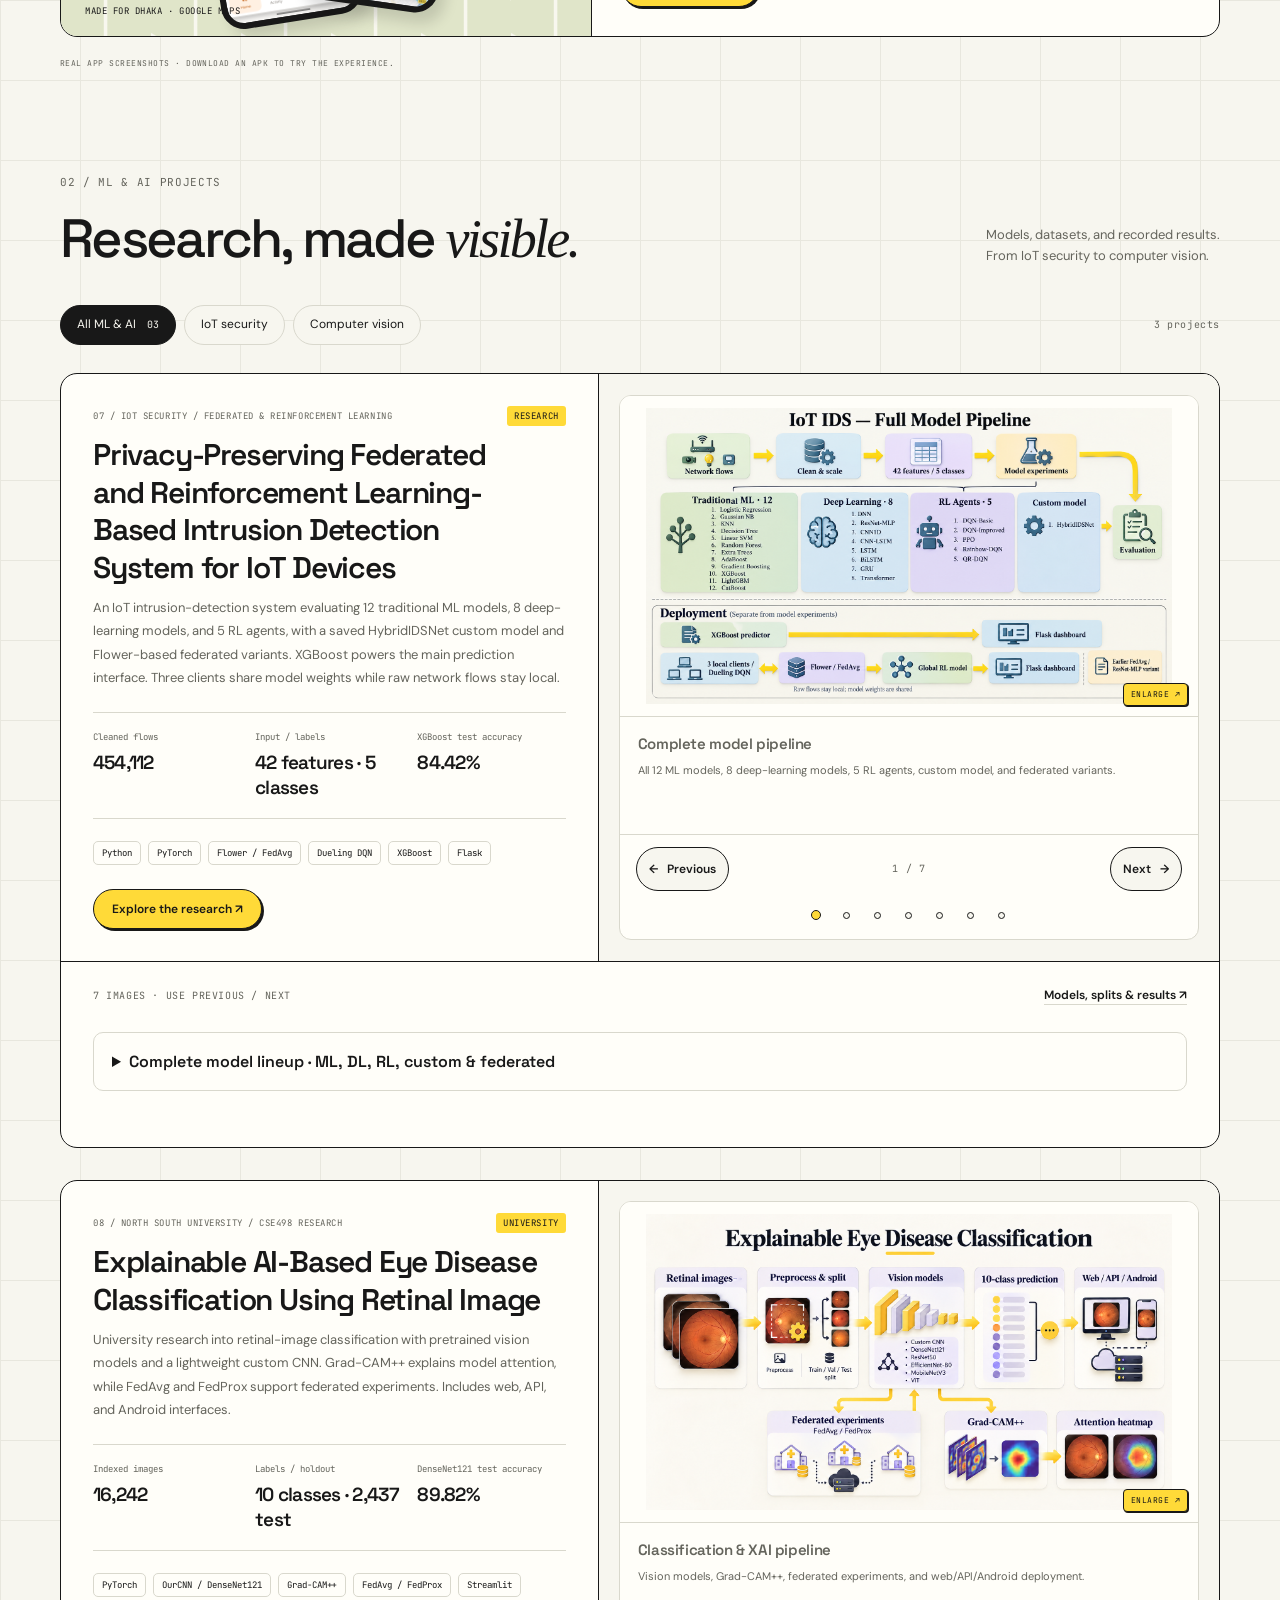
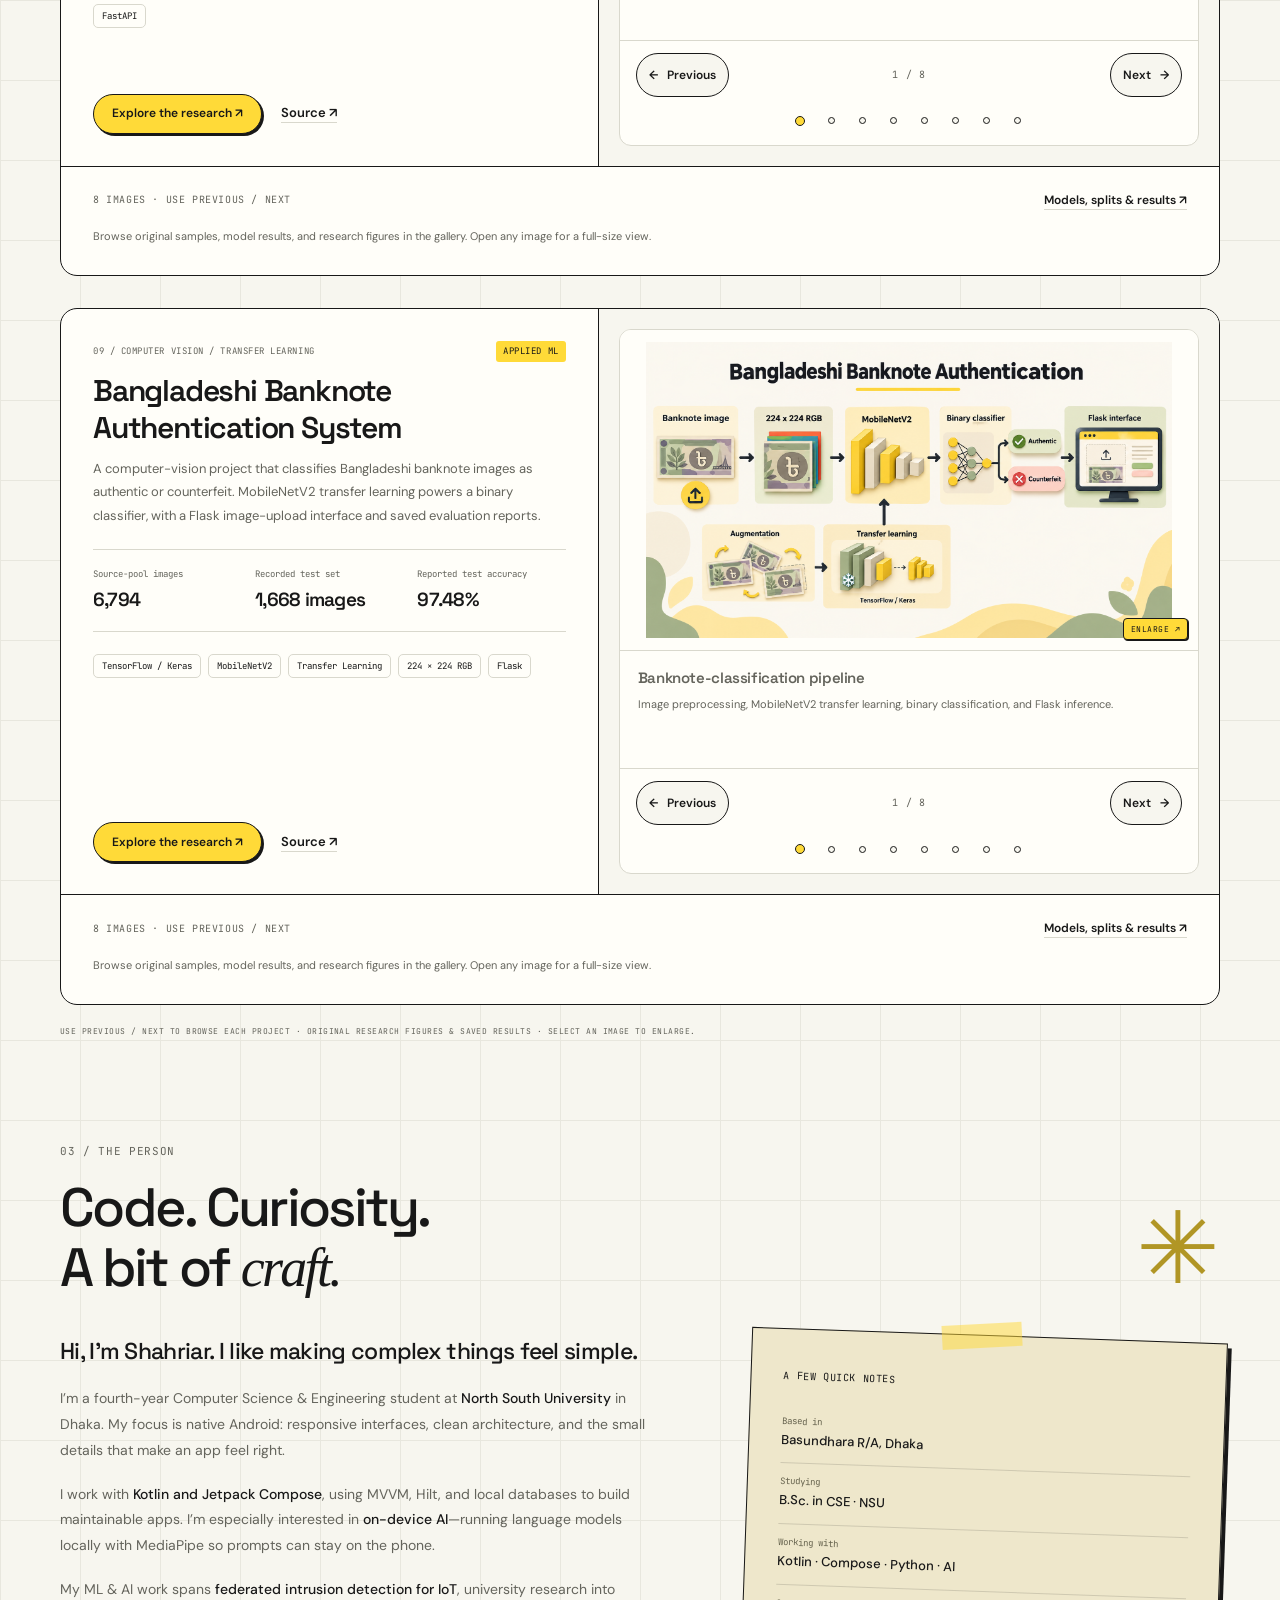
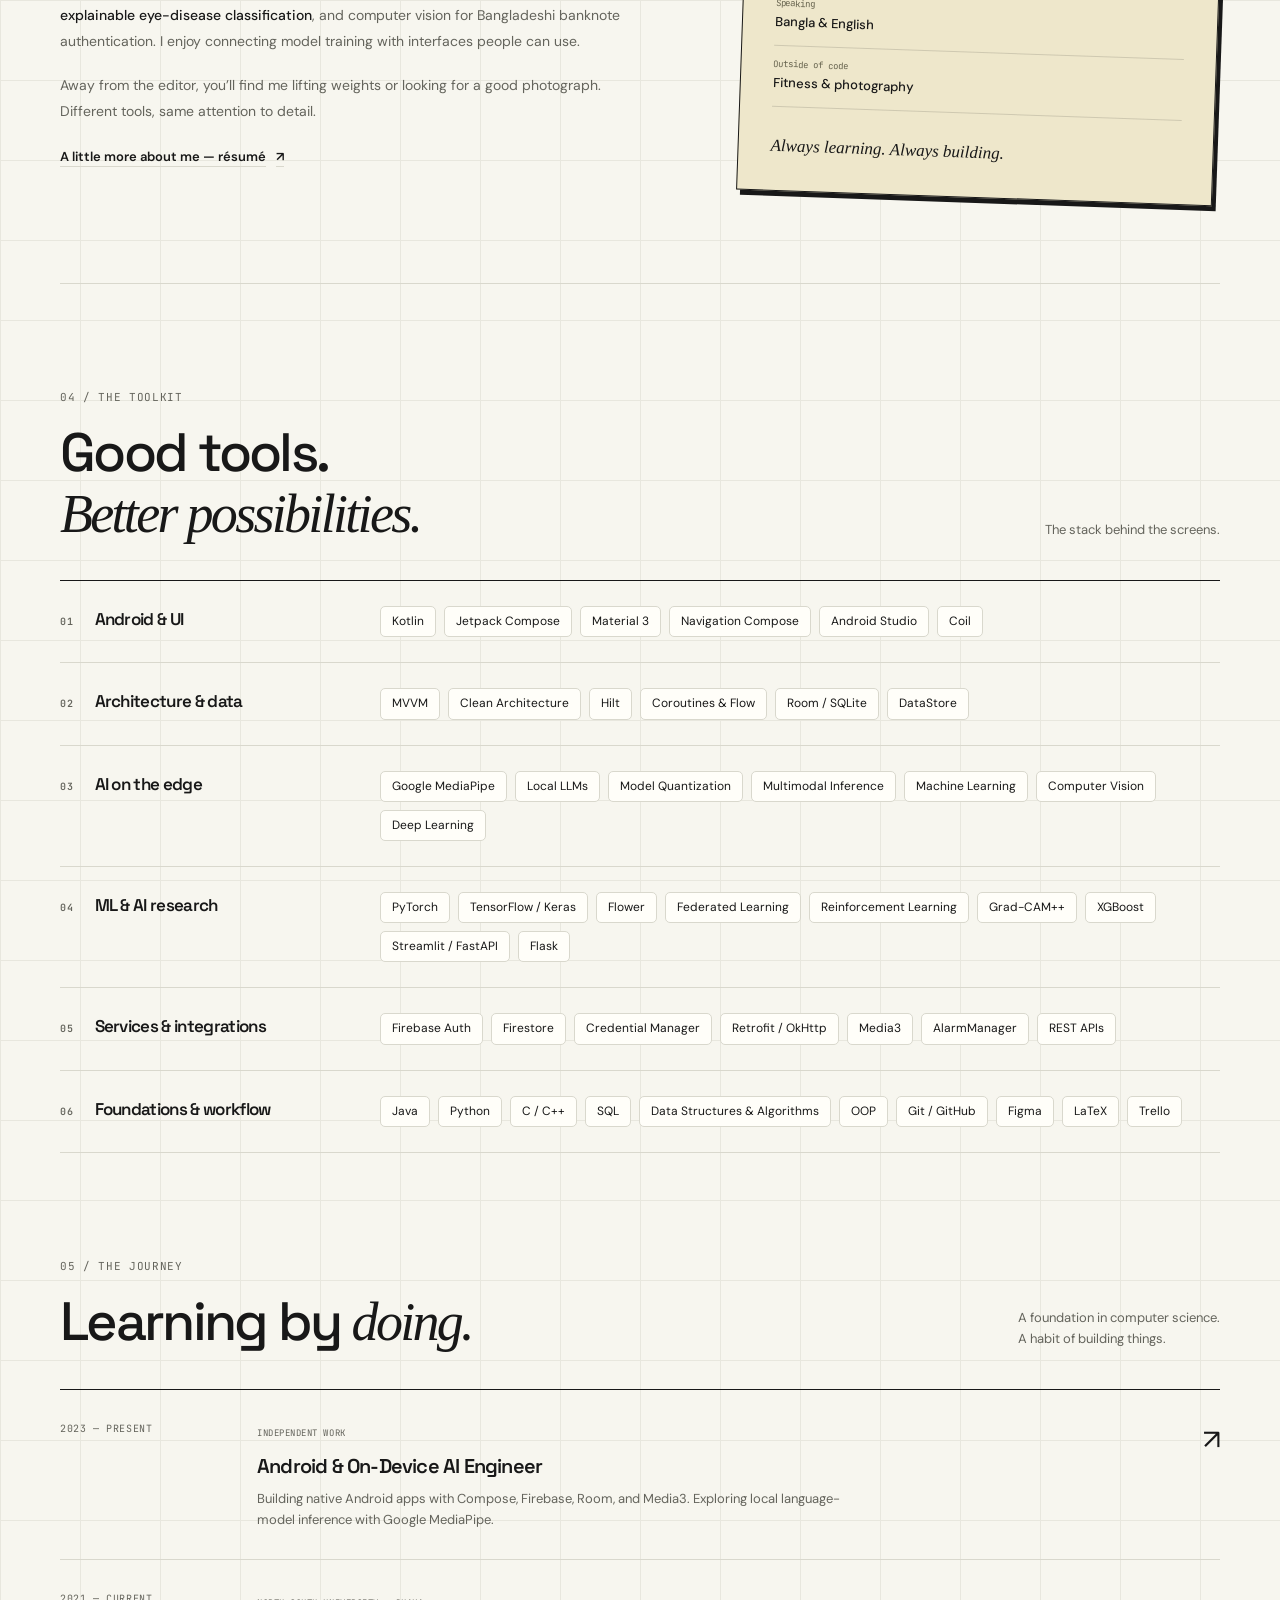
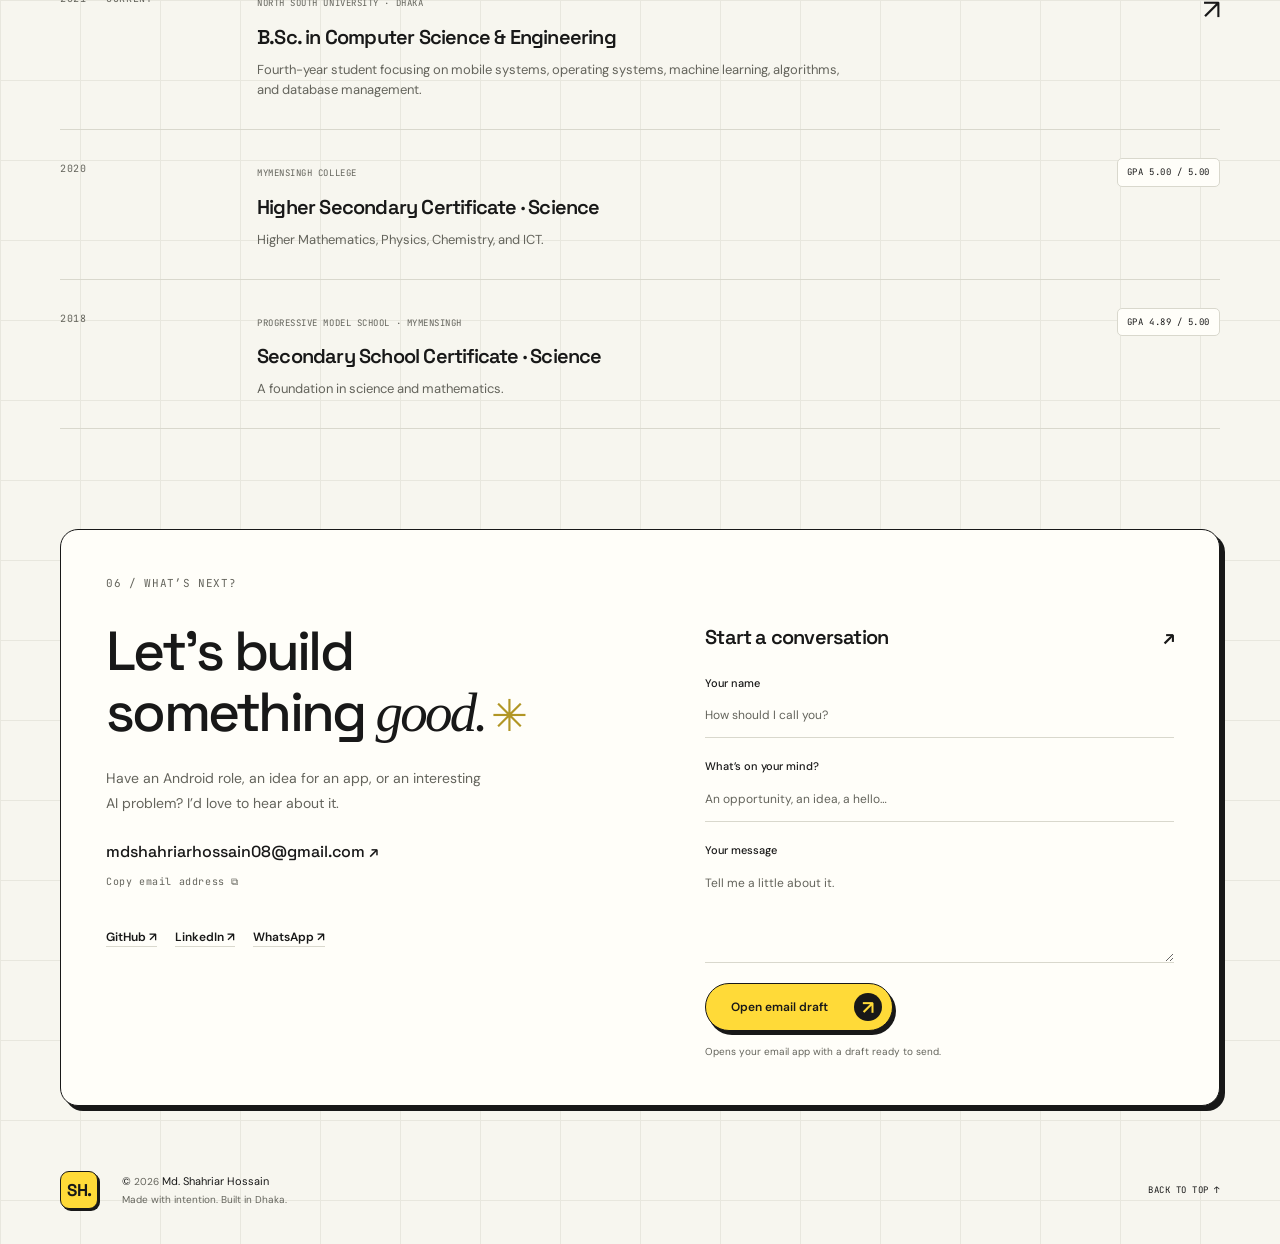
==== commit ca8a5b1b: "Add compact research image carousels and more original project figures" ====
--- a/index.html
+++ b/index.html
@@ -16,9 +16,9 @@
   <link rel="preconnect" href="https://fonts.googleapis.com" />
   <link rel="preconnect" href="https://fonts.gstatic.com" crossorigin />
   <link href="https://fonts.googleapis.com/css2?family=DM+Sans:wght@400;500;600;700&family=Space+Grotesk:wght@400;500;600;700&family=JetBrains+Mono:wght@400;500&display=swap" rel="stylesheet" />
-  <link rel="stylesheet" href="./styles.css?v=b2a2b056f1cf" />
-  <script src="./script.js?v=2abb690acac2" defer></script>
-</head>
+  <link rel="stylesheet" href="./styles.css?v=347d2df9d1c9" />
+  <script src="./script.js?v=c2c833cb681c" defer></script>
+<script src="./projects/research-gallery.js?v=d48507a5d8e0" defer></script></head>
 <body>
   <a class="skip-link" href="#main">Skip to content</a>
   <header class="site-header">
@@ -80,17 +80,11 @@
       <div class="filter-row"><div class="project-filters" role="group" aria-label="Filter ML and AI projects"><button class="filter active" data-filter="all" aria-pressed="true">All ML &amp; AI <span>03</span></button><button class="filter" data-filter="security" aria-pressed="false">IoT security</button><button class="filter" data-filter="vision" aria-pressed="false">Computer vision</button></div><span id="mlProjectCount" class="mono project-count" role="status" aria-live="polite">3 projects</span></div>
       <div class="project-grid research-grid"><article class="project-card research-project research-showcase" data-category="ml security" id="iot-ids">
       <div class="project-copy"><div class="project-kicker mono"><span>07 / IOT SECURITY / FEDERATED &amp; REINFORCEMENT LEARNING</span><span class="tag-accent">RESEARCH</span></div><h3>Privacy-Preserving Federated and Reinforcement Learning-Based Intrusion Detection System for IoT Devices</h3><p class="project-description">An IoT intrusion-detection system evaluating 12 traditional ML models, 8 deep-learning models, and 5 RL agents, with a saved HybridIDSNet custom model and Flower-based federated variants. XGBoost powers the main prediction interface. Three clients share model weights while raw network flows stay local.</p><dl class="research-metrics"><div><dt>Cleaned flows</dt><dd>454,112</dd></div><div><dt>Input / labels</dt><dd>42 features · 5 classes</dd></div><div><dt>XGBoost test accuracy</dt><dd>84.42%</dd></div></dl><ul class="tech-tags"><li>Python</li><li>PyTorch</li><li>Flower / FedAvg</li><li>Dueling DQN</li><li>XGBoost</li><li>Flask</li></ul><div class="project-links"><a class="button button-small button-primary" href="./projects/iot-intrusion-detection.html">Explore the research ↗</a></div></div>
-      <div class="research-pipeline-stage"><figure class="research-figure"><button class="figure-preview" type="button" data-preview="./images/projects/research/iot-full-model-pipeline-v2.png" data-preview-kind="chart" data-caption="Full model pipeline · 12 ML, 8 DL, 5 RL, custom and federated models. Select to enlarge." aria-label="Enlarge Full model pipeline · 12 ML, 8 DL, 5 RL, custom and federated models. Select to enlarge."><img src="./images/projects/research/iot-full-model-pipeline-v2.png" width="1672" height="941" alt="Full model pipeline · 12 ML, 8 DL, 5 RL, custom and federated models. Select to enlarge." loading="lazy"/><span class="figure-enlarge mono" aria-hidden="true">ENLARGE ↗</span></button><figcaption>Full model pipeline · 12 ML, 8 DL, 5 RL, custom and federated models. Select to enlarge.</figcaption></figure></div>
-      <div class="research-card-evidence"><div class="evidence-heading"><span class="mono">DATA & RECORDED RESULTS</span><a class="text-link" href="./projects/iot-intrusion-detection.html#results">Models, splits & more ↗</a></div><div class="model-lineup-summary"><h4>Complete model lineup</h4><div class="model-lineup"><div class="model-lineup-group"><h4>Traditional ML · 12</h4><ul><li>XGBoost</li><li>LightGBM</li><li>Random Forest</li><li>Decision Tree</li><li>KNN</li><li>CatBoost</li><li>Extra Trees</li><li>Gradient Boosting</li><li>Logistic Regression</li><li>Linear SVM</li><li>AdaBoost</li><li>Gaussian NB</li></ul></div><div class="model-lineup-group"><h4>Deep learning · 8</h4><ul><li>ResNet-MLP</li><li>Transformer</li><li>CNN1D</li><li>DNN</li><li>CNN-LSTM</li><li>LSTM</li><li>BiLSTM</li><li>GRU</li></ul></div><div class="model-lineup-group"><h4>RL agents · 5</h4><ul><li>DQN-Basic</li><li>DQN-Improved</li><li>PPO</li><li>Rainbow-DQN</li><li>QR-DQN</li></ul></div><div class="model-lineup-group"><h4>Custom &amp; federated</h4><ul><li>HybridIDSNet</li><li>FedAvg / ResNet-MLP</li><li>FedAvg / RL-Dueling</li></ul></div></div></div><div class="research-gallery"><figure class="research-figure figure-wide"><button class="figure-preview" type="button" data-preview="./images/projects/research/iot-all-model-performance-v2.png" data-preview-kind="tall" data-caption="Complete model results · all 12 ML models, 8 DL models, 5 RL agents, HybridIDSNet, and both federated checkpoint variants." aria-label="Enlarge Complete model results · all 12 ML models, 8 DL models, 5 RL agents, HybridIDSNet, and both federated checkpoint variants."><img src="./images/projects/research/iot-all-model-performance-v2.png" width="1846" height="2685" alt="Complete model results · all 12 ML models, 8 DL models, 5 RL agents, HybridIDSNet, and both federated checkpoint variants." loading="lazy"/><span class="figure-enlarge mono" aria-hidden="true">ENLARGE ↗</span></button><figcaption>Complete model results · all 12 ML models, 8 DL models, 5 RL agents, HybridIDSNet, and both federated checkpoint variants. <a class="full-chart-link" href="./images/projects/research/iot-all-model-performance-v2.png" target="_blank" rel="noopener noreferrer">Open full-size chart ↗</a></figcaption></figure><figure class="research-figure"><button class="figure-preview" type="button" data-preview="./images/projects/research/iot-dataset-size.png" data-preview-kind="chart" data-caption="Dataset size and distribution · counts from the saved notebooks." aria-label="Enlarge Dataset size and distribution · counts from the saved notebooks."><img src="./images/projects/research/iot-dataset-size.png" width="1457" height="859" alt="Dataset size and distribution · counts from the saved notebooks." loading="lazy"/><span class="figure-enlarge mono" aria-hidden="true">ENLARGE ↗</span></button><figcaption>Dataset size and distribution · counts from the saved notebooks.</figcaption></figure><figure class="research-figure"><button class="figure-preview" type="button" data-preview="./images/projects/research/iot-federated-checkpoints-v2.png" data-preview-kind="chart" data-caption="Stored accuracy for both federated checkpoint variants at round 5." aria-label="Enlarge Stored accuracy for both federated checkpoint variants at round 5."><img src="./images/projects/research/iot-federated-checkpoints-v2.png" width="1452" height="851" alt="Stored accuracy for both federated checkpoint variants at round 5." loading="lazy"/><span class="figure-enlarge mono" aria-hidden="true">ENLARGE ↗</span></button><figcaption>Stored accuracy for both federated checkpoint variants at round 5.</figcaption></figure></div></div>
-    </article><article class="project-card research-project research-showcase" data-category="ml vision" id="retinal-research">
+      <div class="research-pipeline-stage"><div class="project-carousel" data-carousel role="region" aria-roledescription="carousel" aria-label="IoT IDS image gallery"><figure class="carousel-slide" data-carousel-slide role="group" aria-roledescription="slide" aria-label="1 of 7: Complete model pipeline" aria-hidden="false"><button class="carousel-image" type="button" data-gallery-preview data-preview="./images/projects/research/iot-full-model-pipeline-v2.png" data-preview-kind="chart" data-caption="Complete model pipeline — All 12 ML models, 8 deep-learning models, 5 RL agents, custom model, and federated variants." aria-label="Enlarge Complete model pipeline"><img src="./images/projects/research/iot-full-model-pipeline-v2.png" width="1672" height="941" alt="Complete model pipeline — All 12 ML models, 8 deep-learning models, 5 RL agents, custom model, and federated variants." loading="lazy"/><span class="figure-enlarge mono" aria-hidden="true">ENLARGE ↗</span></button><figcaption class="carousel-caption"><h4>Complete model pipeline</h4><p>All 12 ML models, 8 deep-learning models, 5 RL agents, custom model, and federated variants.</p></figcaption></figure><figure class="carousel-slide" data-carousel-slide role="group" aria-roledescription="slide" aria-label="2 of 7: Complete model comparison" aria-hidden="true" hidden><button class="carousel-image" type="button" data-gallery-preview data-preview="./images/projects/research/iot-all-model-performance-v2.png" data-preview-kind="tall" data-caption="Complete model comparison — 27 recorded scores. HybridIDSNet is listed without a stored score. Enlarge or open full size to read every row." aria-label="Enlarge Complete model comparison"><img src="./images/projects/research/iot-all-model-performance-v2.png" width="1846" height="2685" alt="Complete model comparison — 27 recorded scores. HybridIDSNet is listed without a stored score. Enlarge or open full size to read every row." loading="lazy"/><span class="figure-enlarge mono" aria-hidden="true">ENLARGE ↗</span></button><figcaption class="carousel-caption"><h4>Complete model comparison</h4><p>27 recorded scores. HybridIDSNet is listed without a stored score. Enlarge or open full size to read every row.</p></figcaption></figure><figure class="carousel-slide" data-carousel-slide role="group" aria-roledescription="slide" aria-label="3 of 7: Dataset size &amp; preprocessing" aria-hidden="true" hidden><button class="carousel-image" type="button" data-gallery-preview data-preview="./images/projects/research/iot-dataset-size.png" data-preview-kind="chart" data-caption="Dataset size &amp; preprocessing — 457,044 raw flows → 454,112 cleaned flows. Recorded training and test counts are shown." aria-label="Enlarge Dataset size &amp; preprocessing"><img src="./images/projects/research/iot-dataset-size.png" width="1457" height="859" alt="Dataset size &amp; preprocessing — 457,044 raw flows → 454,112 cleaned flows. Recorded training and test counts are shown." loading="lazy"/><span class="figure-enlarge mono" aria-hidden="true">ENLARGE ↗</span></button><figcaption class="carousel-caption"><h4>Dataset size &amp; preprocessing</h4><p>457,044 raw flows → 454,112 cleaned flows. Recorded training and test counts are shown.</p></figcaption></figure><figure class="carousel-slide" data-carousel-slide role="group" aria-roledescription="slide" aria-label="4 of 7: All five RL agents" aria-hidden="true" hidden><button class="carousel-image" type="button" data-gallery-preview data-preview="./images/projects/research/iot-rl-performance.png" data-preview-kind="chart" data-caption="All five RL agents — Accuracy and weighted F1 for DQN-Basic, DQN-Improved, PPO, Rainbow-DQN, and QR-DQN." aria-label="Enlarge All five RL agents"><img src="./images/projects/research/iot-rl-performance.png" width="1457" height="859" alt="All five RL agents — Accuracy and weighted F1 for DQN-Basic, DQN-Improved, PPO, Rainbow-DQN, and QR-DQN." loading="lazy"/><span class="figure-enlarge mono" aria-hidden="true">ENLARGE ↗</span></button><figcaption class="carousel-caption"><h4>All five RL agents</h4><p>Accuracy and weighted F1 for DQN-Basic, DQN-Improved, PPO, Rainbow-DQN, and QR-DQN.</p></figcaption></figure><figure class="carousel-slide" data-carousel-slide role="group" aria-roledescription="slide" aria-label="5 of 7: Federated checkpoint comparison" aria-hidden="true" hidden><button class="carousel-image" type="button" data-gallery-preview data-preview="./images/projects/research/iot-federated-checkpoints-v2.png" data-preview-kind="chart" data-caption="Federated checkpoint comparison — Stored accuracy for the ResNet-MLP and RL-Dueling variants at round 5." aria-label="Enlarge Federated checkpoint comparison"><img src="./images/projects/research/iot-federated-checkpoints-v2.png" width="1452" height="851" alt="Federated checkpoint comparison — Stored accuracy for the ResNet-MLP and RL-Dueling variants at round 5." loading="lazy"/><span class="figure-enlarge mono" aria-hidden="true">ENLARGE ↗</span></button><figcaption class="carousel-caption"><h4>Federated checkpoint comparison</h4><p>Stored accuracy for the ResNet-MLP and RL-Dueling variants at round 5.</p></figcaption></figure><figure class="carousel-slide" data-carousel-slide role="group" aria-roledescription="slide" aria-label="6 of 7: Test-set class distribution" aria-hidden="true" hidden><button class="carousel-image" type="button" data-gallery-preview data-preview="./images/projects/research/iot-test-class-distribution.png" data-preview-kind="chart" data-caption="Test-set class distribution — 90,823 holdout flows across Benign, Bot, DDoS, Dos, and Prob." aria-label="Enlarge Test-set class distribution"><img src="./images/projects/research/iot-test-class-distribution.png" width="1457" height="859" alt="Test-set class distribution — 90,823 holdout flows across Benign, Bot, DDoS, Dos, and Prob." loading="lazy"/><span class="figure-enlarge mono" aria-hidden="true">ENLARGE ↗</span></button><figcaption class="carousel-caption"><h4>Test-set class distribution</h4><p>90,823 holdout flows across Benign, Bot, DDoS, Dos, and Prob.</p></figcaption></figure><figure class="carousel-slide" data-carousel-slide role="group" aria-roledescription="slide" aria-label="7 of 7: XGBoost feature attribution" aria-hidden="true" hidden><button class="carousel-image" type="button" data-gallery-preview data-preview="./images/projects/research/iot-shap-feature-importance.png" data-preview-kind="chart" data-caption="XGBoost feature attribution — Original SHAP report figure showing which inputs influence predictions." aria-label="Enlarge XGBoost feature attribution"><img src="./images/projects/research/iot-shap-feature-importance.png" width="1915" height="1195" alt="XGBoost feature attribution — Original SHAP report figure showing which inputs influence predictions." loading="lazy"/><span class="figure-enlarge mono" aria-hidden="true">ENLARGE ↗</span></button><figcaption class="carousel-caption"><h4>XGBoost feature attribution</h4><p>Original SHAP report figure showing which inputs influence predictions.</p></figcaption></figure><div class="carousel-controls"><button class="carousel-control" type="button" data-carousel-prev aria-label="Previous image in IoT IDS gallery"><span aria-hidden="true">←</span> Previous</button><span class="carousel-count mono" data-carousel-count role="status" aria-live="polite">1 / 7</span><button class="carousel-control" type="button" data-carousel-next aria-label="Next image in IoT IDS gallery">Next <span aria-hidden="true">→</span></button></div><div class="carousel-dots" role="group" aria-label="Choose an image"><button class="carousel-dot" type="button" data-carousel-dot aria-label="Show image 1: Complete model pipeline" aria-current="true"></button><button class="carousel-dot" type="button" data-carousel-dot aria-label="Show image 2: Complete model comparison"></button><button class="carousel-dot" type="button" data-carousel-dot aria-label="Show image 3: Dataset size &amp; preprocessing"></button><button class="carousel-dot" type="button" data-carousel-dot aria-label="Show image 4: All five RL agents"></button><button class="carousel-dot" type="button" data-carousel-dot aria-label="Show image 5: Federated checkpoint comparison"></button><button class="carousel-dot" type="button" data-carousel-dot aria-label="Show image 6: Test-set class distribution"></button><button class="carousel-dot" type="button" data-carousel-dot aria-label="Show image 7: XGBoost feature attribution"></button></div></div></div><div class="research-card-evidence"><div class="evidence-heading"><span class="mono">7 IMAGES · USE PREVIOUS / NEXT</span><a class="text-link" href="./projects/iot-intrusion-detection.html#results">Models, splits &amp; results ↗</a></div><details class="research-disclosure"><summary>Complete model lineup · ML, DL, RL, custom &amp; federated</summary><div class="model-lineup"><div class="model-lineup-group"><h4>Traditional ML · 12</h4><ul><li>XGBoost</li><li>LightGBM</li><li>Random Forest</li><li>Decision Tree</li><li>KNN</li><li>CatBoost</li><li>Extra Trees</li><li>Gradient Boosting</li><li>Logistic Regression</li><li>Linear SVM</li><li>AdaBoost</li><li>Gaussian NB</li></ul></div><div class="model-lineup-group"><h4>Deep learning · 8</h4><ul><li>ResNet-MLP</li><li>Transformer</li><li>CNN1D</li><li>DNN</li><li>CNN-LSTM</li><li>LSTM</li><li>BiLSTM</li><li>GRU</li></ul></div><div class="model-lineup-group"><h4>RL agents · 5</h4><ul><li>DQN-Basic</li><li>DQN-Improved</li><li>PPO</li><li>Rainbow-DQN</li><li>QR-DQN</li></ul></div><div class="model-lineup-group"><h4>Custom &amp; federated</h4><ul><li>HybridIDSNet</li><li>FedAvg / ResNet-MLP</li><li>FedAvg / RL-Dueling</li></ul></div></div></details></div></article><article class="project-card research-project research-showcase" data-category="ml vision" id="retinal-research">
       <div class="project-copy"><div class="project-kicker mono"><span>08 / NORTH SOUTH UNIVERSITY / CSE498 RESEARCH</span><span class="tag-accent">UNIVERSITY</span></div><h3>Explainable AI-Based Eye Disease Classification Using Retinal Image</h3><p class="project-description">University research into retinal-image classification with pretrained vision models and a lightweight custom CNN. Grad-CAM++ explains model attention, while FedAvg and FedProx support federated experiments. Includes web, API, and Android interfaces.</p><dl class="research-metrics"><div><dt>Indexed images</dt><dd>16,242</dd></div><div><dt>Labels / holdout</dt><dd>10 classes · 2,437 test</dd></div><div><dt>DenseNet121 test accuracy</dt><dd>89.82%</dd></div></dl><ul class="tech-tags"><li>PyTorch</li><li>OurCNN / DenseNet121</li><li>Grad-CAM++</li><li>FedAvg / FedProx</li><li>Streamlit</li><li>FastAPI</li></ul><div class="project-links"><a class="button button-small button-primary" href="./projects/retinal-eye-disease.html">Explore the research ↗</a><a class="text-link" href="https://github.com/Shahriar811/Explainable-AI-Based-Eye-Disease-Classification-Using-Retinal-Image" target="_blank" rel="noopener noreferrer">Source ↗</a></div></div>
-      <div class="research-pipeline-stage"><figure class="research-figure"><button class="figure-preview" type="button" data-preview="./images/projects/research/retinal-generated-pipeline.png" data-preview-kind="chart" data-caption="Generated pipeline illustration · select to enlarge." aria-label="Enlarge Generated pipeline illustration · select to enlarge."><img src="./images/projects/research/retinal-generated-pipeline.png" width="1672" height="941" alt="Explainable AI-Based Eye Disease Classification Using Retinal Image — illustrated pipeline" loading="lazy"/><span class="figure-enlarge mono" aria-hidden="true">ENLARGE ↗</span></button><figcaption>Generated pipeline illustration · select to enlarge.</figcaption></figure></div>
-      <div class="research-card-evidence"><div class="evidence-heading"><span class="mono">DATA & RECORDED RESULTS</span><a class="text-link" href="./projects/retinal-eye-disease.html#results">Models, splits & more ↗</a></div><div class="research-gallery"><figure class="research-figure"><button class="figure-preview" type="button" data-preview="./images/projects/research/retinal-model-performance.png" data-preview-kind="chart" data-caption="Recorded model performance · full tables and sources on the research page." aria-label="Enlarge Recorded model performance · full tables and sources on the research page."><img src="./images/projects/research/retinal-model-performance.png" width="1457" height="859" alt="Recorded model performance · full tables and sources on the research page." loading="lazy"/><span class="figure-enlarge mono" aria-hidden="true">ENLARGE ↗</span></button><figcaption>Recorded model performance · full tables and sources on the research page.</figcaption></figure><figure class="research-figure"><button class="figure-preview" type="button" data-preview="./images/projects/research/retinal-dataset-distribution.png" data-preview-kind="chart" data-caption="Dataset size and distribution · counts from the saved notebooks." aria-label="Enlarge Dataset size and distribution · counts from the saved notebooks."><img src="./images/projects/research/retinal-dataset-distribution.png" width="1618" height="1016" alt="Dataset size and distribution · counts from the saved notebooks." loading="lazy"/><span class="figure-enlarge mono" aria-hidden="true">ENLARGE ↗</span></button><figcaption>Dataset size and distribution · counts from the saved notebooks.</figcaption></figure></div></div>
-    </article><article class="project-card research-project research-showcase" data-category="ml vision" id="banknote-authentication">
+      <div class="research-pipeline-stage"><div class="project-carousel" data-carousel role="region" aria-roledescription="carousel" aria-label="Retinal eye-disease research image gallery"><figure class="carousel-slide" data-carousel-slide role="group" aria-roledescription="slide" aria-label="1 of 8: Classification &amp; XAI pipeline" aria-hidden="false"><button class="carousel-image" type="button" data-gallery-preview data-preview="./images/projects/research/retinal-generated-pipeline.png" data-preview-kind="chart" data-caption="Classification &amp; XAI pipeline — Vision models, Grad-CAM++, federated experiments, and web/API/Android deployment." aria-label="Enlarge Classification &amp; XAI pipeline"><img src="./images/projects/research/retinal-generated-pipeline.png" width="1672" height="941" alt="Classification &amp; XAI pipeline — Vision models, Grad-CAM++, federated experiments, and web/API/Android deployment." loading="lazy"/><span class="figure-enlarge mono" aria-hidden="true">ENLARGE ↗</span></button><figcaption class="carousel-caption"><h4>Classification &amp; XAI pipeline</h4><p>Vision models, Grad-CAM++, federated experiments, and web/API/Android deployment.</p></figcaption></figure><figure class="carousel-slide" data-carousel-slide role="group" aria-roledescription="slide" aria-label="2 of 8: Vision-model comparison" aria-hidden="true" hidden><button class="carousel-image" type="button" data-gallery-preview data-preview="./images/projects/research/retinal-model-performance.png" data-preview-kind="chart" data-caption="Vision-model comparison — Five backbone models and the separate OurCNN experiment; recorded accuracy and weighted F1." aria-label="Enlarge Vision-model comparison"><img src="./images/projects/research/retinal-model-performance.png" width="1457" height="859" alt="Vision-model comparison — Five backbone models and the separate OurCNN experiment; recorded accuracy and weighted F1." loading="lazy"/><span class="figure-enlarge mono" aria-hidden="true">ENLARGE ↗</span></button><figcaption class="carousel-caption"><h4>Vision-model comparison</h4><p>Five backbone models and the separate OurCNN experiment; recorded accuracy and weighted F1.</p></figcaption></figure><figure class="carousel-slide" data-carousel-slide role="group" aria-roledescription="slide" aria-label="3 of 8: Original dataset samples" aria-hidden="true" hidden><button class="carousel-image" type="button" data-gallery-preview data-preview="./images/projects/research/retinal-dataset-samples.png" data-preview-kind="chart" data-caption="Original dataset samples — One example from each of the ten image classes, with recorded class counts." aria-label="Enlarge Original dataset samples"><img src="./images/projects/research/retinal-dataset-samples.png" width="1766" height="651" alt="Original dataset samples — One example from each of the ten image classes, with recorded class counts." loading="lazy"/><span class="figure-enlarge mono" aria-hidden="true">ENLARGE ↗</span></button><figcaption class="carousel-caption"><h4>Original dataset samples</h4><p>One example from each of the ten image classes, with recorded class counts.</p></figcaption></figure><figure class="carousel-slide" data-carousel-slide role="group" aria-roledescription="slide" aria-label="4 of 8: Grad-CAM++ explanation example" aria-hidden="true" hidden><button class="carousel-image" type="button" data-gallery-preview data-preview="./images/projects/research/retinal-gradcam-example.png" data-preview-kind="chart" data-caption="Grad-CAM++ explanation example — Original image beside the model-attention heatmap from a saved research prediction." aria-label="Enlarge Grad-CAM++ explanation example"><img src="./images/projects/research/retinal-gradcam-example.png" width="839" height="390" alt="Grad-CAM++ explanation example — Original image beside the model-attention heatmap from a saved research prediction." loading="lazy"/><span class="figure-enlarge mono" aria-hidden="true">ENLARGE ↗</span></button><figcaption class="carousel-caption"><h4>Grad-CAM++ explanation example</h4><p>Original image beside the model-attention heatmap from a saved research prediction.</p></figcaption></figure><figure class="carousel-slide" data-carousel-slide role="group" aria-roledescription="slide" aria-label="5 of 8: DenseNet121 confusion matrix" aria-hidden="true" hidden><button class="carousel-image" type="button" data-gallery-preview data-preview="./images/projects/research/retinal-densenet-confusion-matrix.png" data-preview-kind="chart" data-caption="DenseNet121 confusion matrix — Saved test-set confusion matrix across all ten classes." aria-label="Enlarge DenseNet121 confusion matrix"><img src="./images/projects/research/retinal-densenet-confusion-matrix.png" width="779" height="590" alt="DenseNet121 confusion matrix — Saved test-set confusion matrix across all ten classes." loading="lazy"/><span class="figure-enlarge mono" aria-hidden="true">ENLARGE ↗</span></button><figcaption class="carousel-caption"><h4>DenseNet121 confusion matrix</h4><p>Saved test-set confusion matrix across all ten classes.</p></figcaption></figure><figure class="carousel-slide" data-carousel-slide role="group" aria-roledescription="slide" aria-label="6 of 8: Image-class distribution" aria-hidden="true" hidden><button class="carousel-image" type="button" data-gallery-preview data-preview="./images/projects/research/retinal-dataset-distribution.png" data-preview-kind="chart" data-caption="Image-class distribution — 16,242 indexed augmented images across ten classes." aria-label="Enlarge Image-class distribution"><img src="./images/projects/research/retinal-dataset-distribution.png" width="1618" height="1016" alt="Image-class distribution — 16,242 indexed augmented images across ten classes." loading="lazy"/><span class="figure-enlarge mono" aria-hidden="true">ENLARGE ↗</span></button><figcaption class="carousel-caption"><h4>Image-class distribution</h4><p>16,242 indexed augmented images across ten classes.</p></figcaption></figure><figure class="carousel-slide" data-carousel-slide role="group" aria-roledescription="slide" aria-label="7 of 8: Federated validation rounds" aria-hidden="true" hidden><button class="carousel-image" type="button" data-gallery-preview data-preview="./images/projects/research/retinal-federated-rounds.png" data-preview-kind="chart" data-caption="Federated validation rounds — FedAvg and FedProx validation accuracy across three rounds; these are validation scores." aria-label="Enlarge Federated validation rounds"><img src="./images/projects/research/retinal-federated-rounds.png" width="1458" height="859" alt="Federated validation rounds — FedAvg and FedProx validation accuracy across three rounds; these are validation scores." loading="lazy"/><span class="figure-enlarge mono" aria-hidden="true">ENLARGE ↗</span></button><figcaption class="carousel-caption"><h4>Federated validation rounds</h4><p>FedAvg and FedProx validation accuracy across three rounds; these are validation scores.</p></figcaption></figure><figure class="carousel-slide" data-carousel-slide role="group" aria-roledescription="slide" aria-label="8 of 8: OurCNN training curves" aria-hidden="true" hidden><button class="carousel-image" type="button" data-gallery-preview data-preview="./images/projects/research/retinal-ourcnn-training-curves.png" data-preview-kind="chart" data-caption="OurCNN training curves — Original training/validation accuracy and loss across 15 epochs." aria-label="Enlarge OurCNN training curves"><img src="./images/projects/research/retinal-ourcnn-training-curves.png" width="1934" height="731" alt="OurCNN training curves — Original training/validation accuracy and loss across 15 epochs." loading="lazy"/><span class="figure-enlarge mono" aria-hidden="true">ENLARGE ↗</span></button><figcaption class="carousel-caption"><h4>OurCNN training curves</h4><p>Original training/validation accuracy and loss across 15 epochs.</p></figcaption></figure><div class="carousel-controls"><button class="carousel-control" type="button" data-carousel-prev aria-label="Previous image in Retinal eye-disease research gallery"><span aria-hidden="true">←</span> Previous</button><span class="carousel-count mono" data-carousel-count role="status" aria-live="polite">1 / 8</span><button class="carousel-control" type="button" data-carousel-next aria-label="Next image in Retinal eye-disease research gallery">Next <span aria-hidden="true">→</span></button></div><div class="carousel-dots" role="group" aria-label="Choose an image"><button class="carousel-dot" type="button" data-carousel-dot aria-label="Show image 1: Classification &amp; XAI pipeline" aria-current="true"></button><button class="carousel-dot" type="button" data-carousel-dot aria-label="Show image 2: Vision-model comparison"></button><button class="carousel-dot" type="button" data-carousel-dot aria-label="Show image 3: Original dataset samples"></button><button class="carousel-dot" type="button" data-carousel-dot aria-label="Show image 4: Grad-CAM++ explanation example"></button><button class="carousel-dot" type="button" data-carousel-dot aria-label="Show image 5: DenseNet121 confusion matrix"></button><button class="carousel-dot" type="button" data-carousel-dot aria-label="Show image 6: Image-class distribution"></button><button class="carousel-dot" type="button" data-carousel-dot aria-label="Show image 7: Federated validation rounds"></button><button class="carousel-dot" type="button" data-carousel-dot aria-label="Show image 8: OurCNN training curves"></button></div></div></div><div class="research-card-evidence"><div class="evidence-heading"><span class="mono">8 IMAGES · USE PREVIOUS / NEXT</span><a class="text-link" href="./projects/retinal-eye-disease.html#results">Models, splits &amp; results ↗</a></div><p class="research-gallery-note">Browse original samples, model results, and research figures in the gallery. Open any image for a full-size view.</p></div></article><article class="project-card research-project research-showcase" data-category="ml vision" id="banknote-authentication">
       <div class="project-copy"><div class="project-kicker mono"><span>09 / COMPUTER VISION / TRANSFER LEARNING</span><span class="tag-accent">APPLIED ML</span></div><h3>Bangladeshi Banknote Authentication System</h3><p class="project-description">A computer-vision project that classifies Bangladeshi banknote images as authentic or counterfeit. MobileNetV2 transfer learning powers a binary classifier, with a Flask image-upload interface and saved evaluation reports.</p><dl class="research-metrics"><div><dt>Source-pool images</dt><dd>6,794</dd></div><div><dt>Recorded test set</dt><dd>1,668 images</dd></div><div><dt>Reported test accuracy</dt><dd>97.48%</dd></div></dl><ul class="tech-tags"><li>TensorFlow / Keras</li><li>MobileNetV2</li><li>Transfer Learning</li><li>224 × 224 RGB</li><li>Flask</li></ul><div class="project-links"><a class="button button-small button-primary" href="./projects/banknote-authentication.html">Explore the research ↗</a><a class="text-link" href="https://github.com/Shahriar811/Bangladeshi-Banknote-authentication-system" target="_blank" rel="noopener noreferrer">Source ↗</a></div></div>
-      <div class="research-pipeline-stage"><figure class="research-figure"><button class="figure-preview" type="button" data-preview="./images/projects/research/banknote-generated-pipeline.png" data-preview-kind="chart" data-caption="Generated pipeline illustration · select to enlarge." aria-label="Enlarge Generated pipeline illustration · select to enlarge."><img src="./images/projects/research/banknote-generated-pipeline.png" width="1672" height="941" alt="Bangladeshi Banknote Authentication System — illustrated pipeline" loading="lazy"/><span class="figure-enlarge mono" aria-hidden="true">ENLARGE ↗</span></button><figcaption>Generated pipeline illustration · select to enlarge.</figcaption></figure></div>
-      <div class="research-card-evidence"><div class="evidence-heading"><span class="mono">DATA & RECORDED RESULTS</span><a class="text-link" href="./projects/banknote-authentication.html#results">Models, splits & more ↗</a></div><div class="research-gallery"><figure class="research-figure"><button class="figure-preview" type="button" data-preview="./images/projects/research/banknote-test-performance.png" data-preview-kind="chart" data-caption="Recorded model performance · full tables and sources on the research page." aria-label="Enlarge Recorded model performance · full tables and sources on the research page."><img src="./images/projects/research/banknote-test-performance.png" width="1458" height="859" alt="Recorded model performance · full tables and sources on the research page." loading="lazy"/><span class="figure-enlarge mono" aria-hidden="true">ENLARGE ↗</span></button><figcaption>Recorded model performance · full tables and sources on the research page.</figcaption></figure><figure class="research-figure"><button class="figure-preview" type="button" data-preview="./images/projects/research/banknote-dataset-distribution.png" data-preview-kind="chart" data-caption="Dataset size and distribution · counts from the saved notebooks." aria-label="Enlarge Dataset size and distribution · counts from the saved notebooks."><img src="./images/projects/research/banknote-dataset-distribution.png" width="1457" height="859" alt="Dataset size and distribution · counts from the saved notebooks." loading="lazy"/><span class="figure-enlarge mono" aria-hidden="true">ENLARGE ↗</span></button><figcaption>Dataset size and distribution · counts from the saved notebooks.</figcaption></figure></div></div>
-    </article></div><p class="work-note mono">GENERATED PIPELINE ILLUSTRATIONS · CHARTS USE SAVED EXPERIMENT DATA · SELECT AN IMAGE TO ENLARGE.</p>
+      <div class="research-pipeline-stage"><div class="project-carousel" data-carousel role="region" aria-roledescription="carousel" aria-label="Banknote authentication image gallery"><figure class="carousel-slide" data-carousel-slide role="group" aria-roledescription="slide" aria-label="1 of 8: Banknote-classification pipeline" aria-hidden="false"><button class="carousel-image" type="button" data-gallery-preview data-preview="./images/projects/research/banknote-generated-pipeline.png" data-preview-kind="chart" data-caption="Banknote-classification pipeline — Image preprocessing, MobileNetV2 transfer learning, binary classification, and Flask inference." aria-label="Enlarge Banknote-classification pipeline"><img src="./images/projects/research/banknote-generated-pipeline.png" width="1672" height="941" alt="Banknote-classification pipeline — Image preprocessing, MobileNetV2 transfer learning, binary classification, and Flask inference." loading="lazy"/><span class="figure-enlarge mono" aria-hidden="true">ENLARGE ↗</span></button><figcaption class="carousel-caption"><h4>Banknote-classification pipeline</h4><p>Image preprocessing, MobileNetV2 transfer learning, binary classification, and Flask inference.</p></figcaption></figure><figure class="carousel-slide" data-carousel-slide role="group" aria-roledescription="slide" aria-label="2 of 8: Recorded test performance" aria-hidden="true" hidden><button class="carousel-image" type="button" data-gallery-preview data-preview="./images/projects/research/banknote-test-performance.png" data-preview-kind="chart" data-caption="Recorded test performance — 97.48% test accuracy on 1,668 images; ROC AUC is shown × 100." aria-label="Enlarge Recorded test performance"><img src="./images/projects/research/banknote-test-performance.png" width="1458" height="859" alt="Recorded test performance — 97.48% test accuracy on 1,668 images; ROC AUC is shown × 100." loading="lazy"/><span class="figure-enlarge mono" aria-hidden="true">ENLARGE ↗</span></button><figcaption class="carousel-caption"><h4>Recorded test performance</h4><p>97.48% test accuracy on 1,668 images; ROC AUC is shown × 100.</p></figcaption></figure><figure class="carousel-slide" data-carousel-slide role="group" aria-roledescription="slide" aria-label="3 of 8: Original banknote samples" aria-hidden="true" hidden><button class="carousel-image" type="button" data-gallery-preview data-preview="./images/projects/research/banknote-dataset-samples.png" data-preview-kind="chart" data-caption="Original banknote samples — Recorded examples from the fake and real source-pool folders." aria-label="Enlarge Original banknote samples"><img src="./images/projects/research/banknote-dataset-samples.png" width="1470" height="594" alt="Original banknote samples — Recorded examples from the fake and real source-pool folders." loading="lazy"/><span class="figure-enlarge mono" aria-hidden="true">ENLARGE ↗</span></button><figcaption class="carousel-caption"><h4>Original banknote samples</h4><p>Recorded examples from the fake and real source-pool folders.</p></figcaption></figure><figure class="carousel-slide" data-carousel-slide role="group" aria-roledescription="slide" aria-label="4 of 8: Sample model predictions" aria-hidden="true" hidden><button class="carousel-image" type="button" data-gallery-preview data-preview="./images/projects/research/banknote-prediction-examples.png" data-preview-kind="chart" data-caption="Sample model predictions — Original actual/predicted labels, including a misclassified example." aria-label="Enlarge Sample model predictions"><img src="./images/projects/research/banknote-prediction-examples.png" width="1530" height="795" alt="Sample model predictions — Original actual/predicted labels, including a misclassified example." loading="lazy"/><span class="figure-enlarge mono" aria-hidden="true">ENLARGE ↗</span></button><figcaption class="carousel-caption"><h4>Sample model predictions</h4><p>Original actual/predicted labels, including a misclassified example.</p></figcaption></figure><figure class="carousel-slide" data-carousel-slide role="group" aria-roledescription="slide" aria-label="5 of 8: Original ROC curve" aria-hidden="true" hidden><button class="carousel-image" type="button" data-gallery-preview data-preview="./images/projects/research/banknote-original-roc-curve.png" data-preview-kind="chart" data-caption="Original ROC curve — Recorded receiver-operating-characteristic curve with AUC 0.9923." aria-label="Enlarge Original ROC curve"><img src="./images/projects/research/banknote-original-roc-curve.png" width="850" height="553" alt="Original ROC curve — Recorded receiver-operating-characteristic curve with AUC 0.9923." loading="lazy"/><span class="figure-enlarge mono" aria-hidden="true">ENLARGE ↗</span></button><figcaption class="carousel-caption"><h4>Original ROC curve</h4><p>Recorded receiver-operating-characteristic curve with AUC 0.9923.</p></figcaption></figure><figure class="carousel-slide" data-carousel-slide role="group" aria-roledescription="slide" aria-label="6 of 8: Test confusion matrix" aria-hidden="true" hidden><button class="carousel-image" type="button" data-gallery-preview data-preview="./images/projects/research/banknote-confusion-matrix.png" data-preview-kind="chart" data-caption="Test confusion matrix — 682 fake and 944 real images were correctly classified in the saved evaluation." aria-label="Enlarge Test confusion matrix"><img src="./images/projects/research/banknote-confusion-matrix.png" width="1064" height="911" alt="Test confusion matrix — 682 fake and 944 real images were correctly classified in the saved evaluation." loading="lazy"/><span class="figure-enlarge mono" aria-hidden="true">ENLARGE ↗</span></button><figcaption class="carousel-caption"><h4>Test confusion matrix</h4><p>682 fake and 944 real images were correctly classified in the saved evaluation.</p></figcaption></figure><figure class="carousel-slide" data-carousel-slide role="group" aria-roledescription="slide" aria-label="7 of 8: Recorded class counts" aria-hidden="true" hidden><button class="carousel-image" type="button" data-gallery-preview data-preview="./images/projects/research/banknote-dataset-distribution.png" data-preview-kind="chart" data-caption="Recorded class counts — Source-pool and test-set counts, displayed separately. Split-record differences are explained on the detail page." aria-label="Enlarge Recorded class counts"><img src="./images/projects/research/banknote-dataset-distribution.png" width="1457" height="859" alt="Recorded class counts — Source-pool and test-set counts, displayed separately. Split-record differences are explained on the detail page." loading="lazy"/><span class="figure-enlarge mono" aria-hidden="true">ENLARGE ↗</span></button><figcaption class="carousel-caption"><h4>Recorded class counts</h4><p>Source-pool and test-set counts, displayed separately. Split-record differences are explained on the detail page.</p></figcaption></figure><figure class="carousel-slide" data-carousel-slide role="group" aria-roledescription="slide" aria-label="8 of 8: Training-history curves" aria-hidden="true" hidden><button class="carousel-image" type="button" data-gallery-preview data-preview="./images/projects/research/banknote-training-curves.png" data-preview-kind="chart" data-caption="Training-history curves — 50 recorded epochs of accuracy and loss; this history is a separate saved artifact." aria-label="Enlarge Training-history curves"><img src="./images/projects/research/banknote-training-curves.png" width="1938" height="796" alt="Training-history curves — 50 recorded epochs of accuracy and loss; this history is a separate saved artifact." loading="lazy"/><span class="figure-enlarge mono" aria-hidden="true">ENLARGE ↗</span></button><figcaption class="carousel-caption"><h4>Training-history curves</h4><p>50 recorded epochs of accuracy and loss; this history is a separate saved artifact.</p></figcaption></figure><div class="carousel-controls"><button class="carousel-control" type="button" data-carousel-prev aria-label="Previous image in Banknote authentication gallery"><span aria-hidden="true">←</span> Previous</button><span class="carousel-count mono" data-carousel-count role="status" aria-live="polite">1 / 8</span><button class="carousel-control" type="button" data-carousel-next aria-label="Next image in Banknote authentication gallery">Next <span aria-hidden="true">→</span></button></div><div class="carousel-dots" role="group" aria-label="Choose an image"><button class="carousel-dot" type="button" data-carousel-dot aria-label="Show image 1: Banknote-classification pipeline" aria-current="true"></button><button class="carousel-dot" type="button" data-carousel-dot aria-label="Show image 2: Recorded test performance"></button><button class="carousel-dot" type="button" data-carousel-dot aria-label="Show image 3: Original banknote samples"></button><button class="carousel-dot" type="button" data-carousel-dot aria-label="Show image 4: Sample model predictions"></button><button class="carousel-dot" type="button" data-carousel-dot aria-label="Show image 5: Original ROC curve"></button><button class="carousel-dot" type="button" data-carousel-dot aria-label="Show image 6: Test confusion matrix"></button><button class="carousel-dot" type="button" data-carousel-dot aria-label="Show image 7: Recorded class counts"></button><button class="carousel-dot" type="button" data-carousel-dot aria-label="Show image 8: Training-history curves"></button></div></div></div><div class="research-card-evidence"><div class="evidence-heading"><span class="mono">8 IMAGES · USE PREVIOUS / NEXT</span><a class="text-link" href="./projects/banknote-authentication.html#results">Models, splits &amp; results ↗</a></div><p class="research-gallery-note">Browse original samples, model results, and research figures in the gallery. Open any image for a full-size view.</p></div></article></div><p class="work-note mono">USE PREVIOUS / NEXT TO BROWSE EACH PROJECT · ORIGINAL RESEARCH FIGURES &amp; SAVED RESULTS · SELECT AN IMAGE TO ENLARGE.</p>
     </section>
     <section class="section about-section" id="about" aria-labelledby="aboutTitle">
       <div class="section-heading"><div><span class="section-index mono">03 / THE PERSON</span><h2 id="aboutTitle">Code. Curiosity.<br/>A bit of <span class="serif-word">craft.</span></h2></div><span class="asterisk" aria-hidden="true">✳</span></div>
@@ -117,6 +111,6 @@
   </main>
   <footer class="site-footer shell"><a class="brand" href="#hero" aria-label="Back to top">SH<span class="brand-dot">.</span></a><p>© <span id="year">2026</span> Md. Shahriar Hossain<br/><span>Made with intention. Built in Dhaka.</span></p><a class="back-top mono" href="#hero">BACK TO TOP ↑</a></footer>
   <div class="toast" id="toast" role="status" aria-live="polite"></div>
-  <dialog class="image-dialog" id="imageDialog" aria-labelledby="previewCaption"><div class="dialog-top"><p id="previewCaption"></p><button class="icon-button" id="closePreview" aria-label="Close screenshot preview">×</button></div><img id="previewImage" alt=""/></dialog>
+  <dialog class="image-dialog" id="imageDialog" aria-labelledby="previewCaption"><div class="dialog-top"><p id="previewCaption"></p><button class="icon-button" id="closePreview" aria-label="Close screenshot preview">×</button></div><div class="gallery-preview-controls" id="galleryPreviewControls" hidden><button class="carousel-control" type="button" id="galleryPreviewPrev" aria-label="Previous gallery image">← Previous</button><span class="carousel-count mono" id="galleryPreviewCount" role="status" aria-live="polite"></span><button class="carousel-control" type="button" id="galleryPreviewNext" aria-label="Next gallery image">Next →</button><a class="text-link" id="galleryPreviewOriginal" target="_blank" rel="noopener noreferrer">Open full size ↗</a></div><img id="previewImage" alt=""/></dialog>
 </body>
 </html>
--- a/styles.css
+++ b/styles.css
@@ -412,4 +412,46 @@
   .research-nav-links .text-link { font-size: 12px; }
   .research-page .research-actions .button { width: 100%; justify-content: center; }
 }
+/* One contained image at a time keeps research cards compact. */
+.project-carousel { width: 100%; min-width: 0; border: 1px solid var(--line); border-radius: 12px; overflow: hidden; background: var(--surface); color: var(--ink); }
+.carousel-slide { margin: 0; }
+.carousel-image { position: relative; width: 100%; height: 320px; padding: 12px; border: 0; display: block; background: #fffef9; color: #181818; cursor: zoom-in; }
+.carousel-image img { width: 100%; height: 100%; object-fit: contain; }
+.carousel-image .figure-enlarge { bottom: 10px; right: 10px; }
+.carousel-caption { height: 118px; padding: 16px 18px; border-top: 1px solid var(--line); overflow: auto; }
+.carousel-caption h4 { font: 600 15px/1.4 var(--display); margin: 0 0 7px; letter-spacing: -.025em; }
+.carousel-caption p { font-size: 11px; line-height: 1.65; color: var(--muted); margin: 0; }
+.carousel-controls { display: grid; grid-template-columns: minmax(0, 1fr) auto minmax(0, 1fr); gap: 10px; align-items: center; padding: 12px 16px 5px; border-top: 1px solid var(--line); }
+.carousel-control { border: 1px solid var(--ink); background: var(--paper); border-radius: 99px; min-height: 44px; padding: 8px 12px; font: 600 12px var(--body); display: inline-flex; align-items: center; justify-content: center; gap: 9px; }
+.carousel-control:hover { background: var(--yellow); color: #181818; border-color: #181818; }
+[data-carousel-prev] { justify-self: start; }
+[data-carousel-next] { justify-self: end; }
+.carousel-count { font-size: 10px; color: var(--muted); white-space: nowrap; }
+.carousel-dots { display: flex; flex-wrap: wrap; gap: 3px; justify-content: center; padding: 5px 12px 10px; }
+.carousel-dot { width: 28px; height: 28px; padding: 0; border: 0; background: transparent; display: grid; place-items: center; border-radius: 50%; }
+.carousel-dot::before { content: ''; width: 7px; height: 7px; border: 1px solid var(--ink); border-radius: 50%; background: var(--paper); }
+.carousel-dot[aria-current="true"]::before { background: var(--yellow); width: 10px; height: 10px; }
+.research-pipeline-stage { background: var(--paper); color: var(--ink); }
+.research-page > .project-carousel { margin: 30px 0 42px; }
+.research-page > .project-carousel .carousel-image { height: 460px; }
+.research-page > .project-carousel .carousel-caption { height: 104px; }
+.research-page > .project-carousel .carousel-caption h4 { font-size: 18px; }
+.research-page > .project-carousel .carousel-caption p { font-size: 13px; }
+.gallery-preview-controls { position: sticky; top: -1px; z-index: 2; background: var(--paper); border-block: 1px solid var(--line); padding: 10px 0; margin-bottom: 14px; display: flex; flex-wrap: wrap; align-items: center; justify-content: center; gap: 12px; }
+.gallery-preview-controls .text-link { font-size: 12px; }
+.research-gallery-note { font-size: 11px; color: var(--muted); margin-top: 16px; }
+@media (max-width: 800px) { .research-pipeline-stage { padding: 20px; } }
+@media (max-width: 600px) {
+  .carousel-image { height: 235px; padding: 8px; }
+  .carousel-caption { height: 140px; padding: 14px; }
+  .carousel-controls { padding-inline: 12px; gap: 8px; }
+  .carousel-control { font-size: 11px; gap: 6px; padding: 8px 10px; }
+  .research-pipeline-stage { padding: 14px; }
+  .research-page > .project-carousel .carousel-image { height: 280px; }
+  .research-page > .project-carousel .carousel-caption { height: 144px; }
+  .research-page > .project-carousel .carousel-caption h4 { font-size: 16px; }
+  .research-page > .project-carousel .carousel-caption p { font-size: 12px; }
+  .gallery-preview-controls { gap: 8px; }
+  .gallery-preview-controls .text-link { flex-basis: 100%; text-align: center; }
+}
 @media (prefers-reduced-motion: reduce) { html { scroll-behavior: auto; } *, *::before, *::after { transition: none !important; animation: none !important; } }
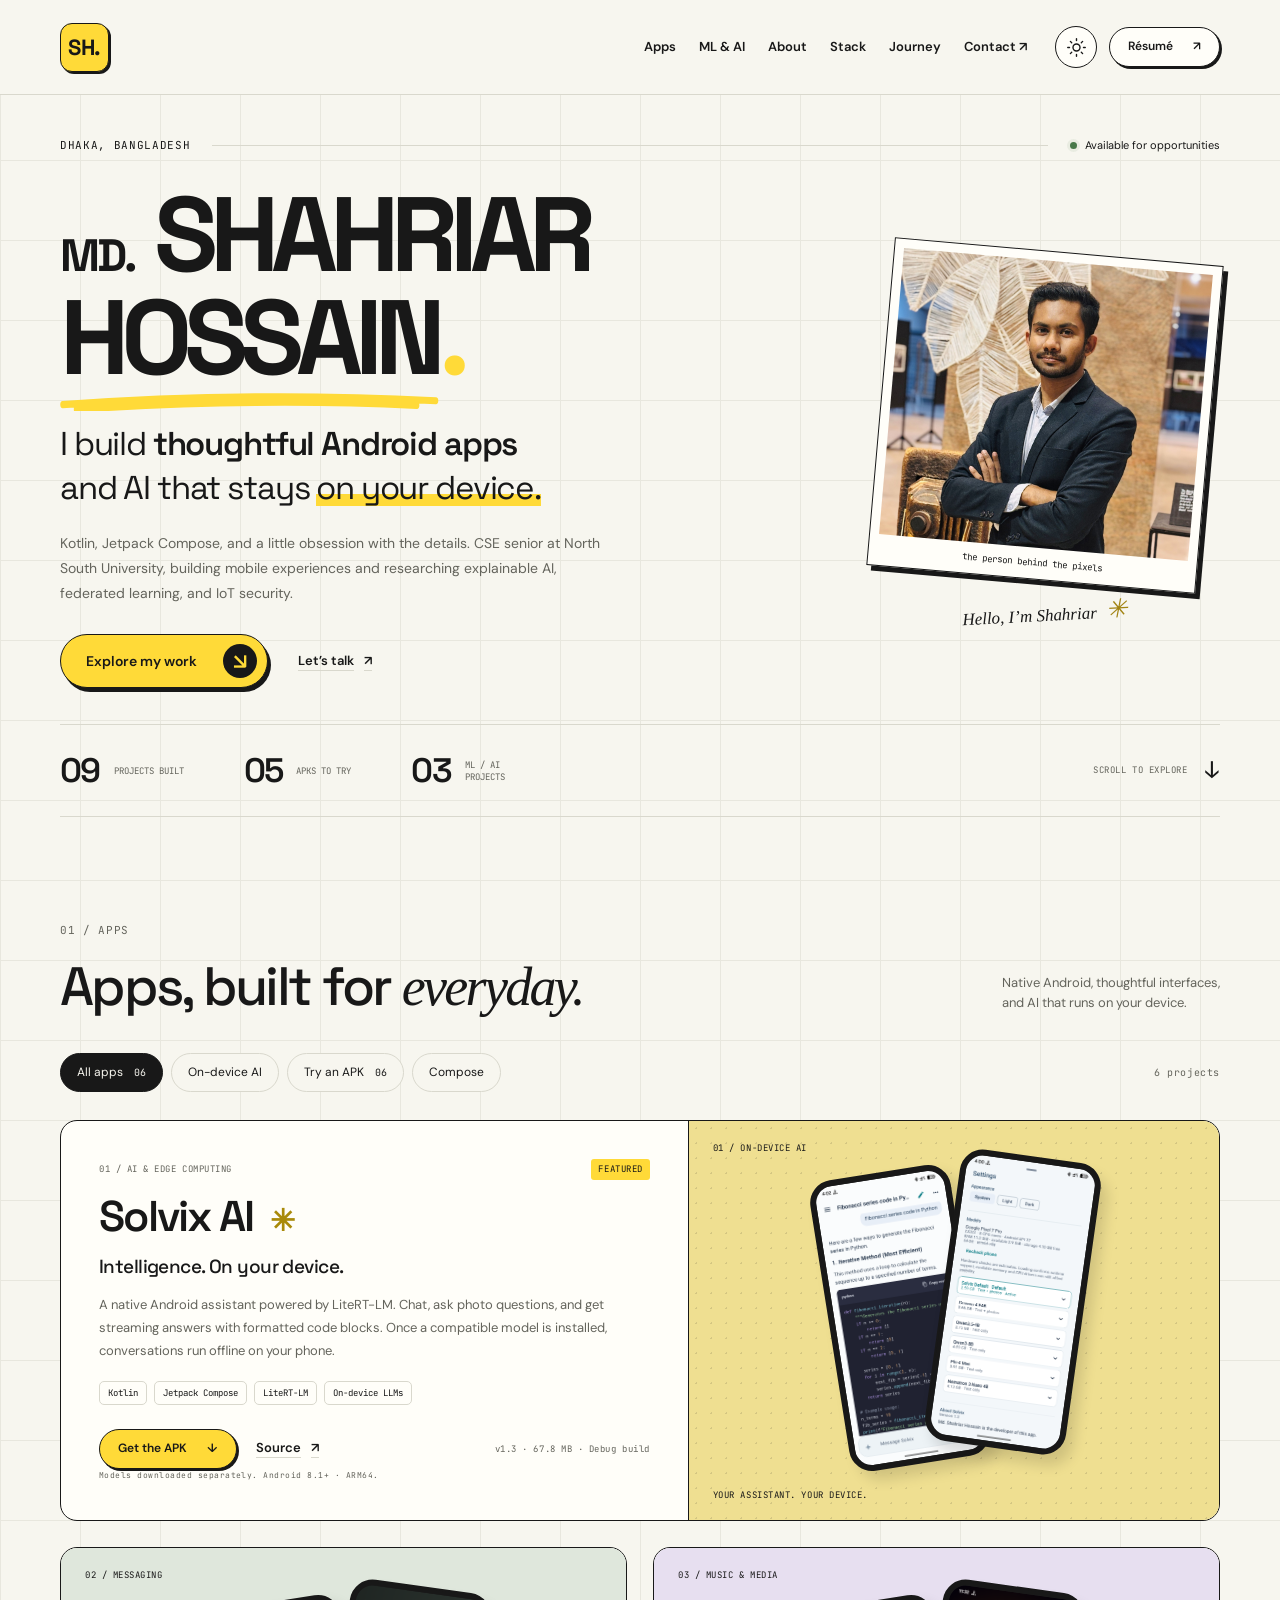
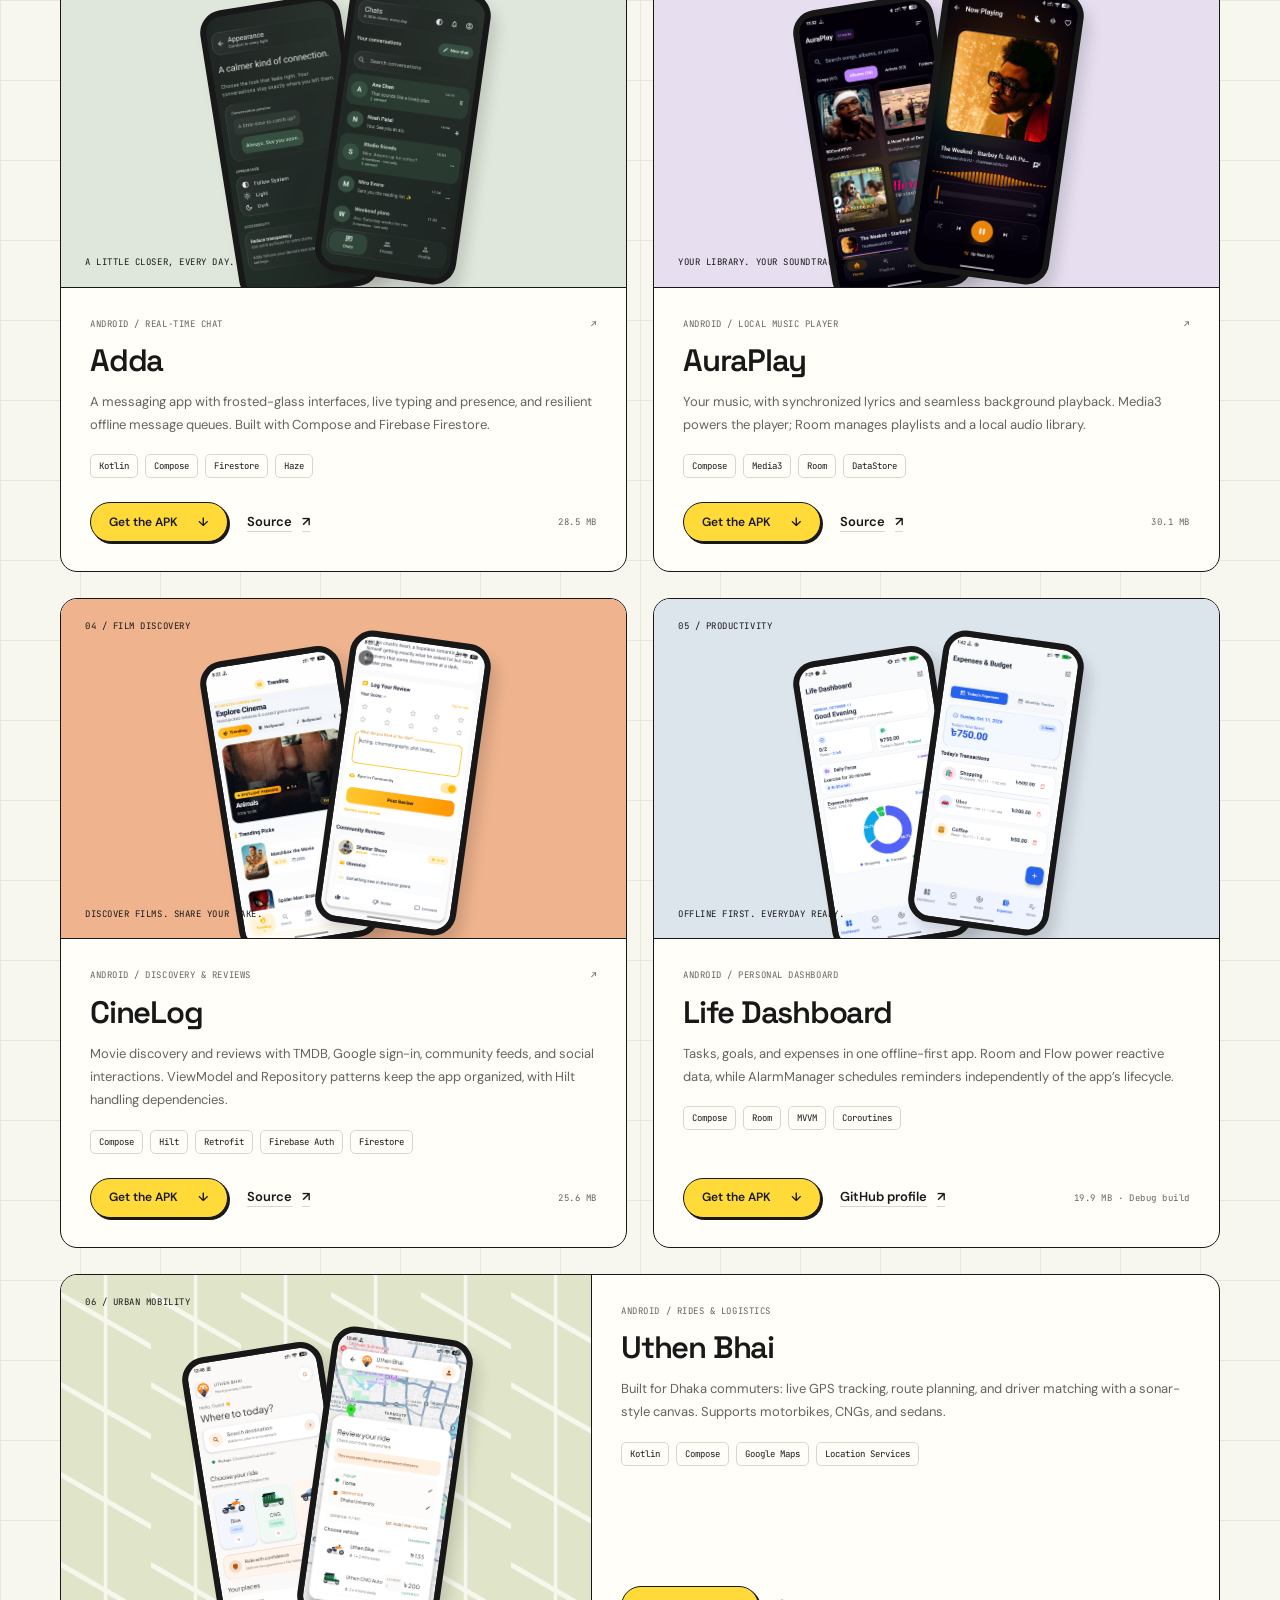
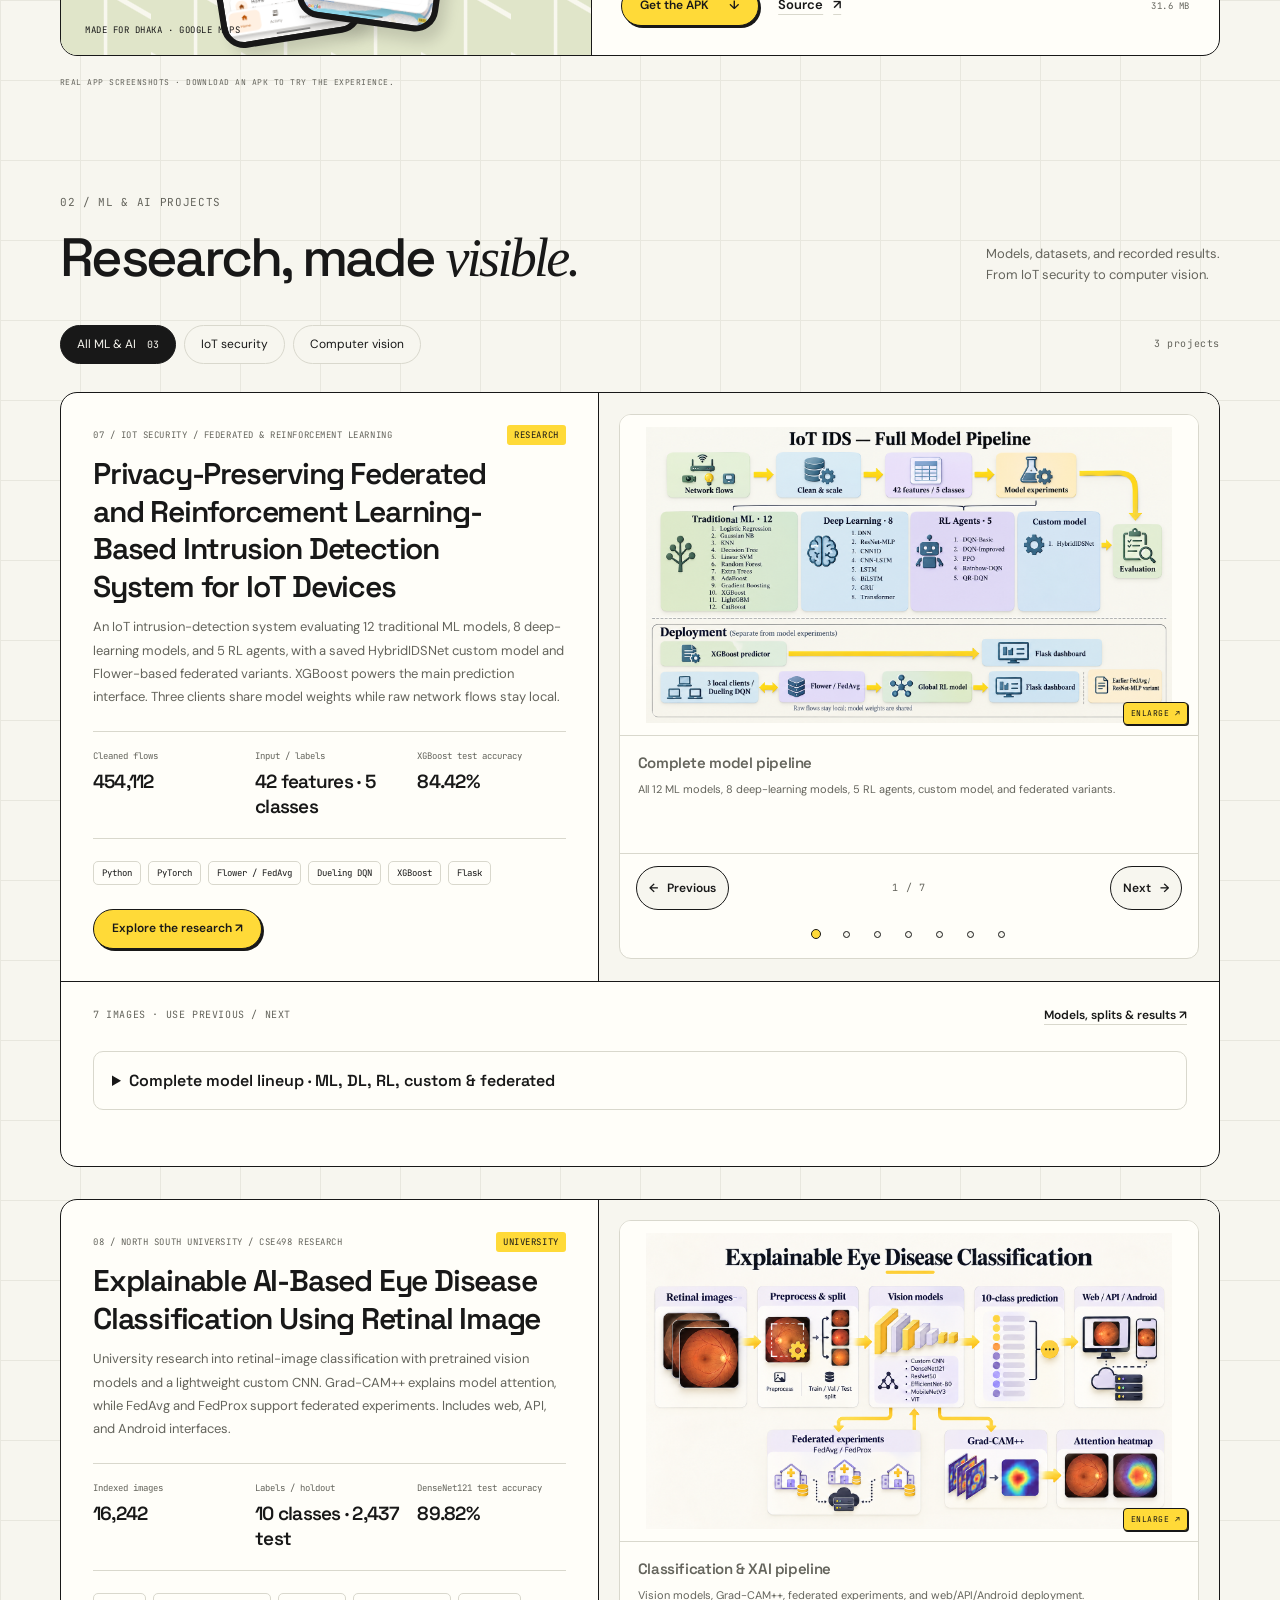
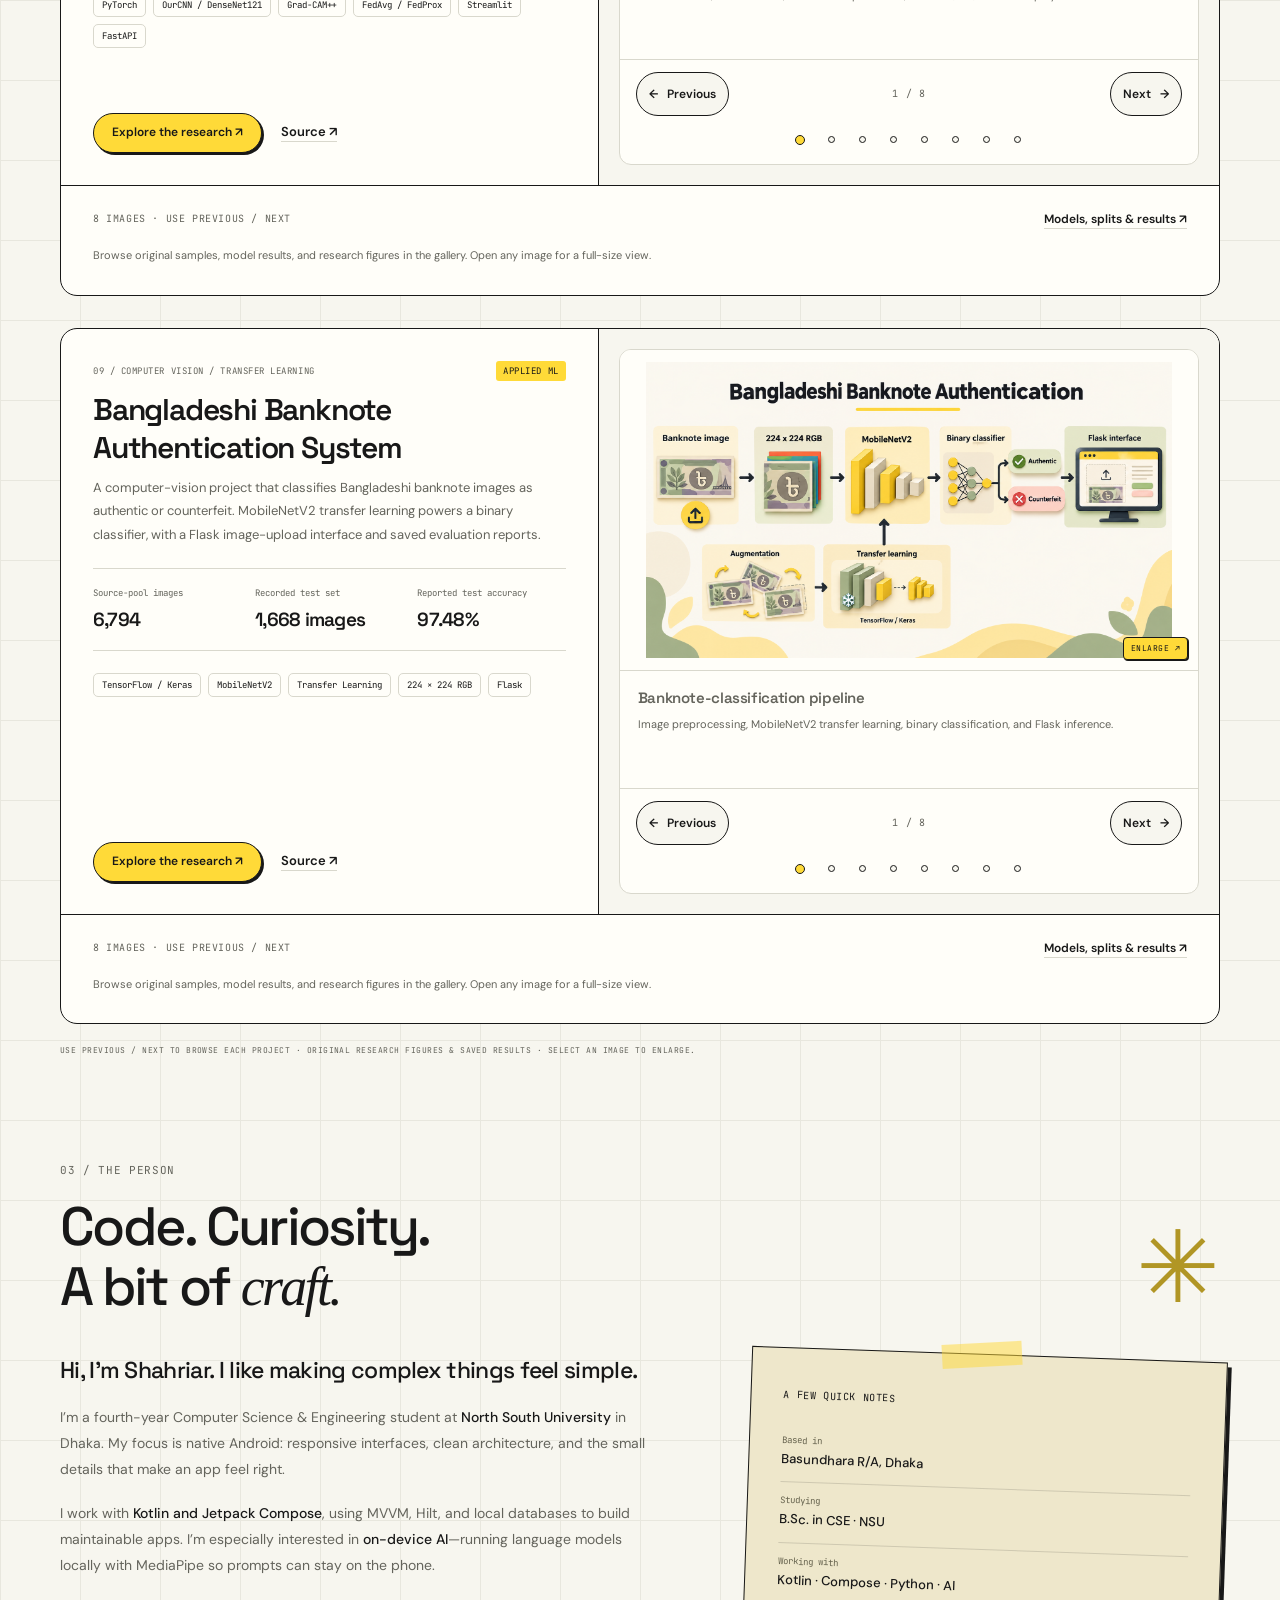
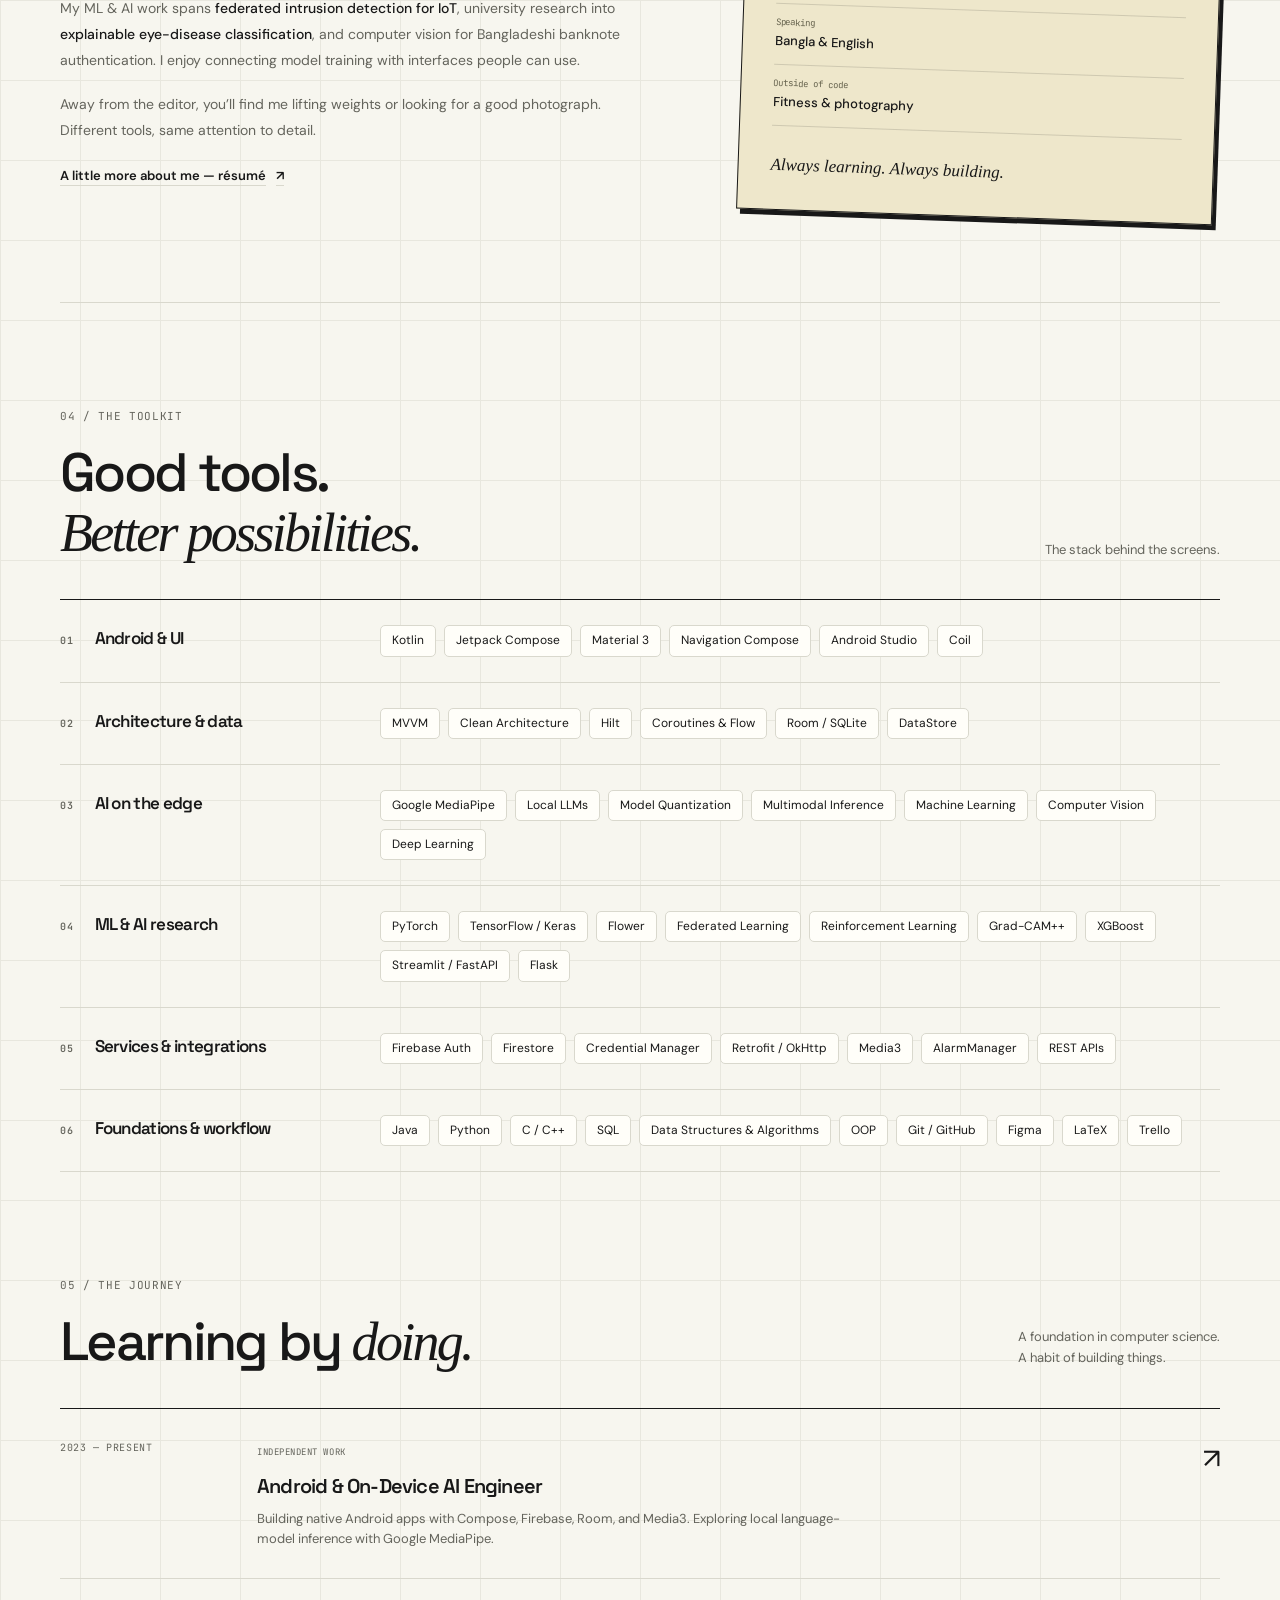
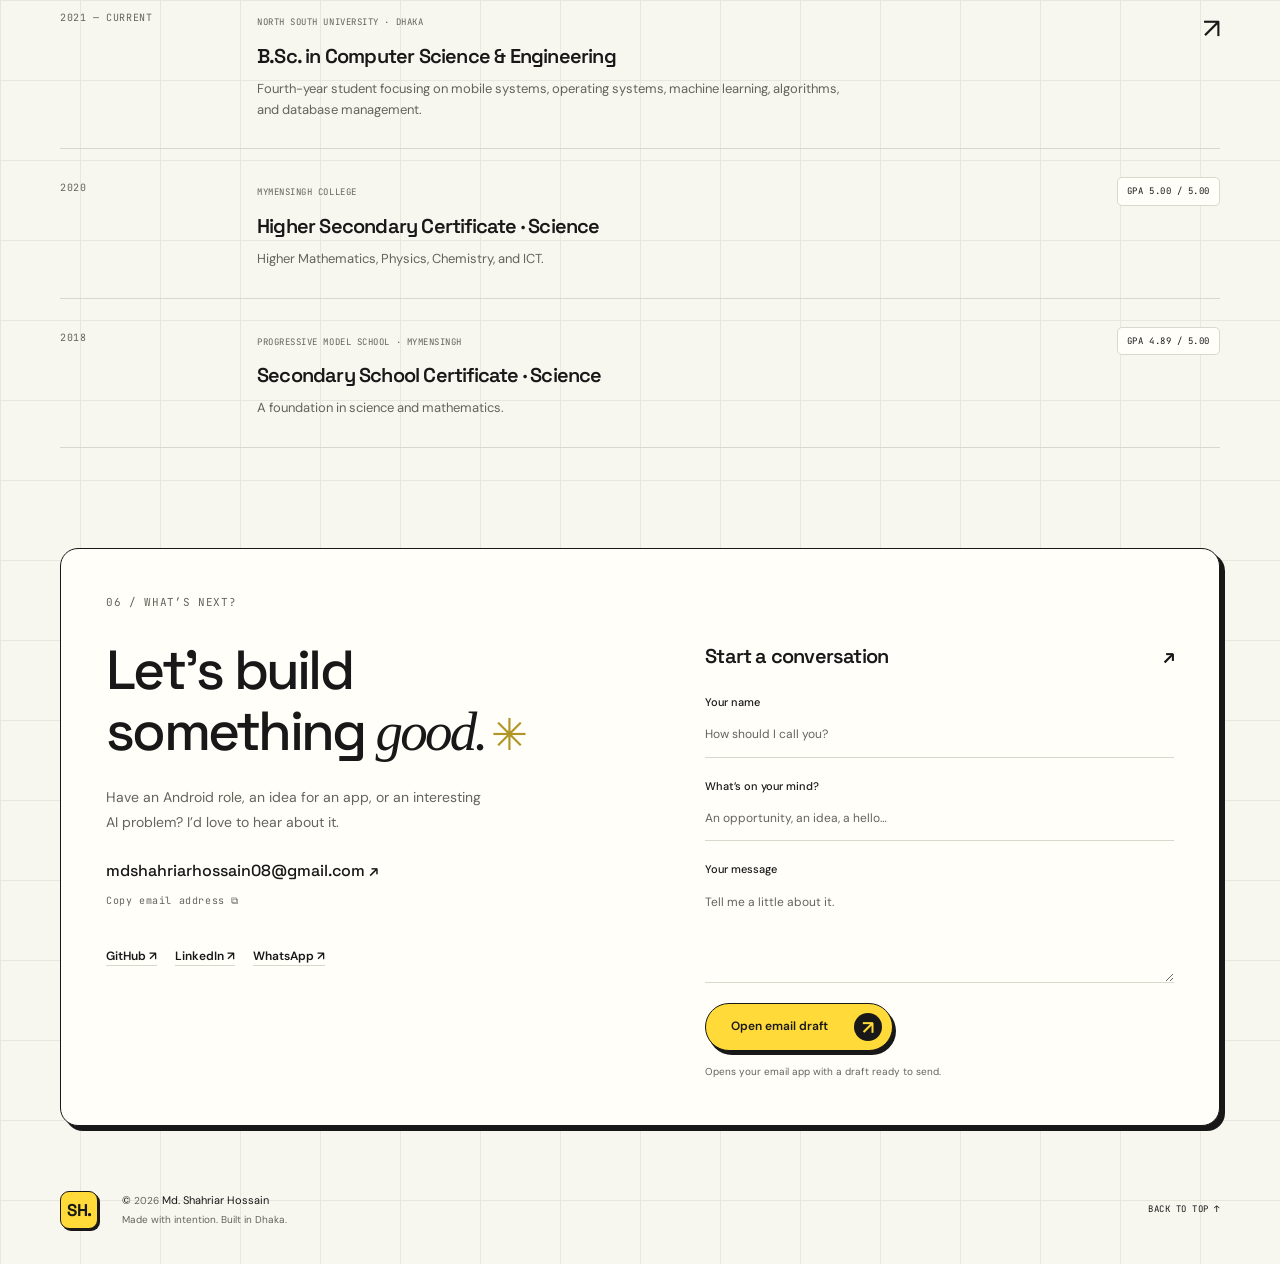
==== commit 1ced757c: "Add latest CineLog APK and update repository link" ====
--- a/index.html
+++ b/index.html
@@ -54,7 +54,7 @@
 
     <section class="section work-section apps-section" id="apps" aria-labelledby="appsTitle"><span class="section-anchor" id="work" aria-hidden="true"></span>
       <div class="section-heading"><div><span class="section-index mono">01 / APPS</span><h2 id="appsTitle">Apps, built for <span class="serif-word">everyday.</span></h2></div><p>Native Android, thoughtful interfaces,<br/>and AI that runs on your device.</p></div>
-      <div class="filter-row"><div class="project-filters" role="group" aria-label="Filter apps"><button class="filter active" data-filter="all" aria-pressed="true">All apps <span>06</span></button><button class="filter" data-filter="ai" aria-pressed="false">On-device AI</button><button class="filter" data-filter="apk" aria-pressed="false">Try an APK <span>05</span></button><button class="filter" data-filter="compose" aria-pressed="false">Compose</button></div><span id="appProjectCount" class="mono project-count" role="status" aria-live="polite">6 projects</span></div>
+      <div class="filter-row"><div class="project-filters" role="group" aria-label="Filter apps"><button class="filter active" data-filter="all" aria-pressed="true">All apps <span>06</span></button><button class="filter" data-filter="ai" aria-pressed="false">On-device AI</button><button class="filter" data-filter="apk" aria-pressed="false">Try an APK <span>06</span></button><button class="filter" data-filter="compose" aria-pressed="false">Compose</button></div><span id="appProjectCount" class="mono project-count" role="status" aria-live="polite">6 projects</span></div>
       <div class="project-grid"><article class="project-card featured-project" data-category="ai apk compose">
           <div class="project-copy"><div class="project-kicker mono"><span>01 / AI & EDGE COMPUTING</span><span class="tag-accent">FEATURED</span></div><h3>Solvix AI<span aria-hidden="true">✳</span></h3><p class="project-subtitle">Intelligence. On your device.</p><p class="project-description">A native Android assistant powered by LiteRT-LM. Chat, ask photo questions, and get streaming answers with formatted code blocks. Once a compatible model is installed, conversations run offline on your phone.</p><ul class="tech-tags" aria-label="Solvix AI technologies"><li>Kotlin</li><li>Jetpack Compose</li><li>LiteRT-LM</li><li>On-device LLMs</li></ul><div class="project-links"><a class="button button-small button-primary" href="https://github.com/Shahriar811/Solvix/releases/download/v1.3/Solvix-1.3-debug.apk" download="Solvix-1.3-debug.apk" title="Download Solvix 1.3 debug APK (67.8 MB)">Get the APK <span aria-hidden="true">↓</span></a><a class="text-link" href="https://github.com/Shahriar811/Solvix" target="_blank" rel="noopener noreferrer">Source <span aria-hidden="true">↗</span></a><span class="download-size mono">v1.3 · 67.8 MB · Debug build</span></div><p class="small-note mono">Models downloaded separately. Android 8.1+ · ARM64.</p></div>
           <div class="project-stage solvix-stage"><span class="stage-label mono">01 / ON-DEVICE AI</span><div class="phone-pair"><button class="screenshot-button phone phone-back" data-preview="./images/projects/solvix_chat.png" data-caption="Solvix — on-device chat and formatted code answers" aria-label="Enlarge Solvix chat screenshot"><img src="./images/projects/solvix_chat.png" width="1080" height="2340" alt="Solvix chat screen with a Python Fibonacci answer and syntax-highlighted code" loading="lazy"/></button><button class="screenshot-button phone phone-front" data-preview="./images/projects/solvix_models.png" data-caption="Solvix — model library, device checks, and appearance settings" aria-label="Enlarge Solvix model settings screenshot"><img src="./images/projects/solvix_models.png" width="1080" height="2340" alt="Solvix settings screen with appearance controls, device information, and available local AI models" loading="lazy"/></button></div><span class="stage-footnote mono">YOUR ASSISTANT. YOUR DEVICE.</span></div>
@@ -64,9 +64,9 @@
         </article><article class="project-card" data-category="apk compose">
           <div class="project-stage aura-stage"><span class="stage-label mono">03 / MUSIC & MEDIA</span><div class="phone-pair"><button class="screenshot-button phone phone-back" data-preview="./images/projects/home_screen.png" data-caption="AuraPlay — music library" aria-label="Enlarge AuraPlay library screenshot"><img src="./images/projects/home_screen.png" width="1080" height="2340" alt="AuraPlay music library" loading="lazy"/></button><button class="screenshot-button phone phone-front" data-preview="./images/projects/now_playing.png" data-caption="AuraPlay — now playing" aria-label="Enlarge AuraPlay player screenshot"><img src="./images/projects/now_playing.png" width="1080" height="2340" alt="AuraPlay now playing screen" loading="lazy"/></button></div><span class="stage-footnote mono">YOUR LIBRARY. YOUR SOUNDTRACK.</span></div>
           <div class="project-copy"><div class="project-kicker mono"><span>ANDROID / LOCAL MUSIC PLAYER</span><span>↗</span></div><h3>AuraPlay</h3><p class="project-description">Your music, with synchronized lyrics and seamless background playback. Media3 powers the player; Room manages playlists and a local audio library.</p><ul class="tech-tags" aria-label="AuraPlay technologies"><li>Compose</li><li>Media3</li><li>Room</li><li>DataStore</li></ul><div class="project-links"><a class="button button-small button-primary" href="./apk/AuraPlay.apk" download>Get the APK <span aria-hidden="true">↓</span></a><a class="text-link" href="https://github.com/Shahriar811/AuraPlay" target="_blank" rel="noopener noreferrer">Source <span aria-hidden="true">↗</span></a><span class="download-size mono">30.1 MB</span></div></div>
-        </article><article class="project-card" data-category="compose">
+        </article><article class="project-card" data-category="apk compose">
           <div class="project-stage cinelog-stage"><span class="stage-label mono">04 / FILM DISCOVERY</span><div class="phone-pair"><button class="screenshot-button phone phone-back" data-preview="./images/projects/cinelog_trending.png" data-caption="CineLog — trending films and cinema discovery" aria-label="Enlarge CineLog trending screenshot"><img src="./images/projects/cinelog_trending.png" width="1080" height="2340" alt="CineLog trending screen with featured films and curated movie picks" loading="lazy"/></button><button class="screenshot-button phone phone-front" data-preview="./images/projects/cinelog_reviews.png" data-caption="CineLog — film ratings and community reviews" aria-label="Enlarge CineLog reviews screenshot"><img src="./images/projects/cinelog_reviews.png" width="1080" height="2340" alt="CineLog review screen with star ratings, a review form, and community reviews" loading="lazy"/></button></div><span class="stage-footnote mono">DISCOVER FILMS. SHARE YOUR TAKE.</span></div>
-          <div class="project-copy"><div class="project-kicker mono">ANDROID / DISCOVERY & REVIEWS</div><h3>CineLog</h3><p class="project-description">Movie discovery and reviews with TMDB, Google sign-in, and dynamic themes. ViewModel and Repository patterns keep the app organized, with Hilt handling dependencies.</p><ul class="tech-tags" aria-label="CineLog technologies"><li>Compose</li><li>Hilt</li><li>Retrofit</li><li>Firebase Auth</li></ul><a class="text-link" href="https://github.com/Shahriar811" target="_blank" rel="noopener noreferrer">Explore my GitHub <span aria-hidden="true">↗</span></a></div>
+          <div class="project-copy"><div class="project-kicker mono"><span>ANDROID / DISCOVERY & REVIEWS</span><span>↗</span></div><h3>CineLog</h3><p class="project-description">Movie discovery and reviews with TMDB, Google sign-in, community feeds, and social interactions. ViewModel and Repository patterns keep the app organized, with Hilt handling dependencies.</p><ul class="tech-tags" aria-label="CineLog technologies"><li>Compose</li><li>Hilt</li><li>Retrofit</li><li>Firebase Auth</li><li>Firestore</li></ul><div class="project-links"><a class="button button-small button-primary" href="./apk/CineLog.apk" download>Get the APK <span aria-hidden="true">↓</span></a><a class="text-link" href="https://github.com/Shahriar811/CineLog" target="_blank" rel="noopener noreferrer">Source <span aria-hidden="true">↗</span></a><span class="download-size mono">25.6 MB</span></div></div>
         </article><article class="project-card" data-category="apk compose">
           <div class="project-stage life-stage"><span class="stage-label mono">05 / PRODUCTIVITY</span><div class="phone-pair"><button class="screenshot-button phone phone-back" data-preview="./images/projects/life_dashboard_home.png?v=0efa6e105475" data-caption="Life Dashboard — tasks, daily focus, and expense distribution" aria-label="Enlarge Life Dashboard home screenshot"><img src="./images/projects/life_dashboard_home.png?v=0efa6e105475" width="1080" height="2340" alt="Life Dashboard home screen with tasks, daily spending, daily focus, and an expense distribution chart" loading="lazy"/></button><button class="screenshot-button phone phone-front" data-preview="./images/projects/life_dashboard_expenses.png" data-caption="Life Dashboard — expenses and budget" aria-label="Enlarge Life Dashboard expenses screenshot"><img src="./images/projects/life_dashboard_expenses.png" width="1080" height="2340" alt="Life Dashboard expenses screen with daily totals and categorized transactions" loading="lazy"/></button></div><span class="stage-footnote mono">OFFLINE FIRST. EVERYDAY READY.</span></div>
           <div class="project-copy"><div class="project-kicker mono">ANDROID / PERSONAL DASHBOARD</div><h3>Life Dashboard</h3><p class="project-description">Tasks, goals, and expenses in one offline-first app. Room and Flow power reactive data, while AlarmManager schedules reminders independently of the app’s lifecycle.</p><ul class="tech-tags" aria-label="Life Dashboard technologies"><li>Compose</li><li>Room</li><li>MVVM</li><li>Coroutines</li></ul><div class="project-links"><a class="button button-small button-primary" href="./apk/LifeDashboard-debug.apk" download="LifeDashboard-debug.apk" title="Download Life Dashboard debug APK (19.9 MB)">Get the APK <span aria-hidden="true">↓</span></a><a class="text-link" href="https://github.com/Shahriar811" target="_blank" rel="noopener noreferrer">GitHub profile <span aria-hidden="true">↗</span></a><span class="download-size mono">19.9 MB · Debug build</span></div></div>
